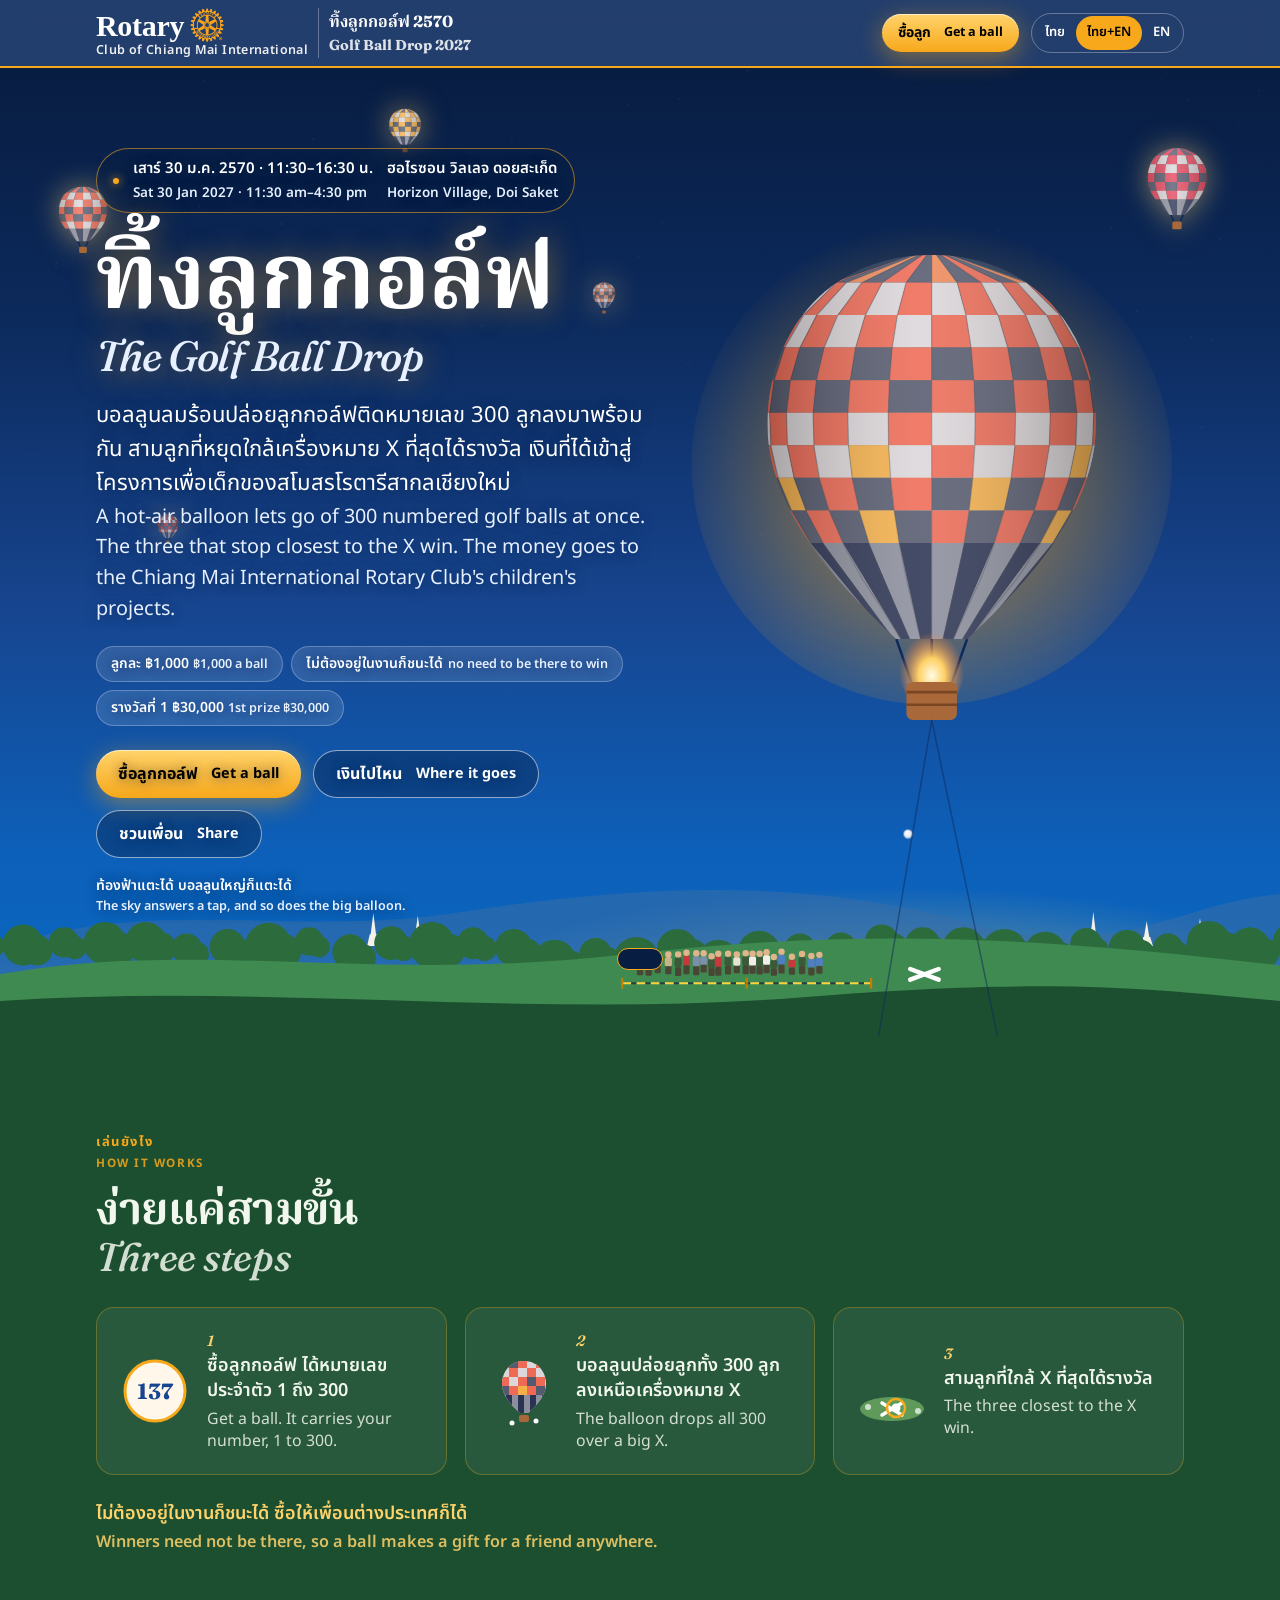
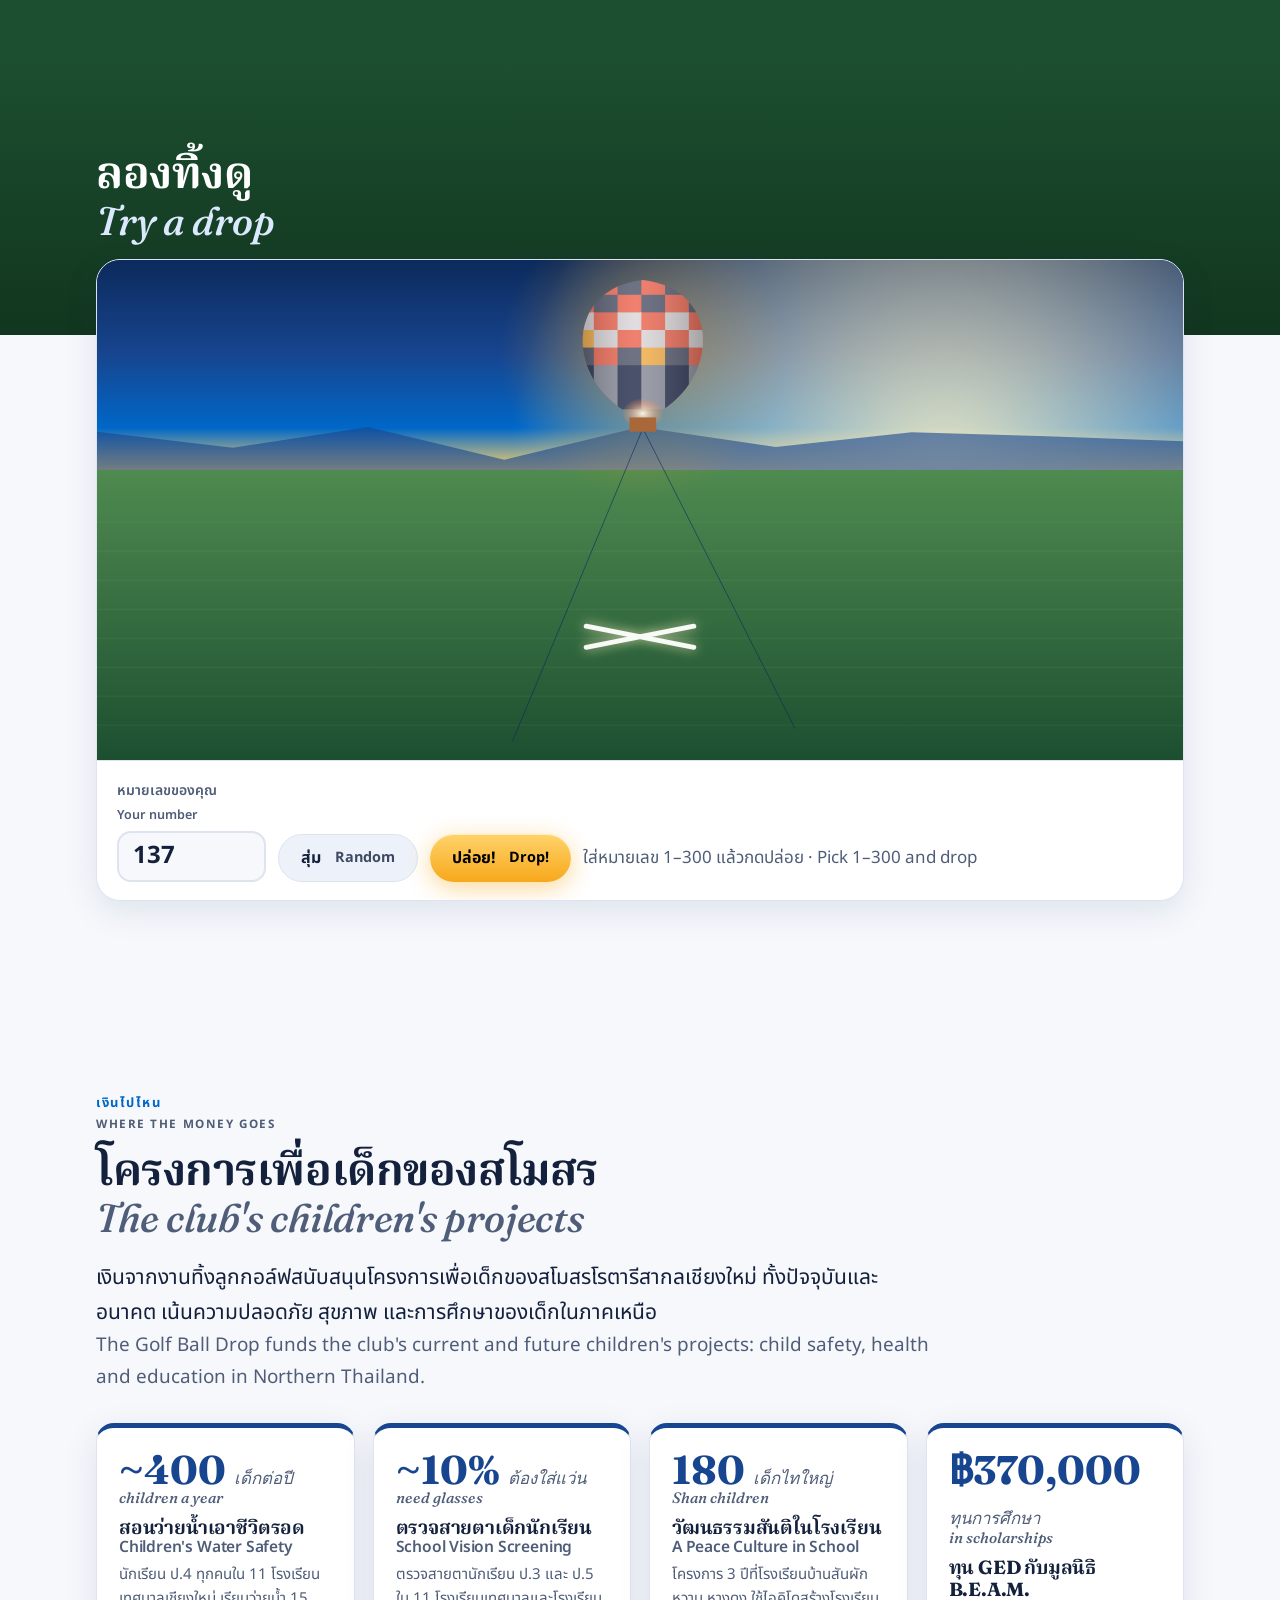
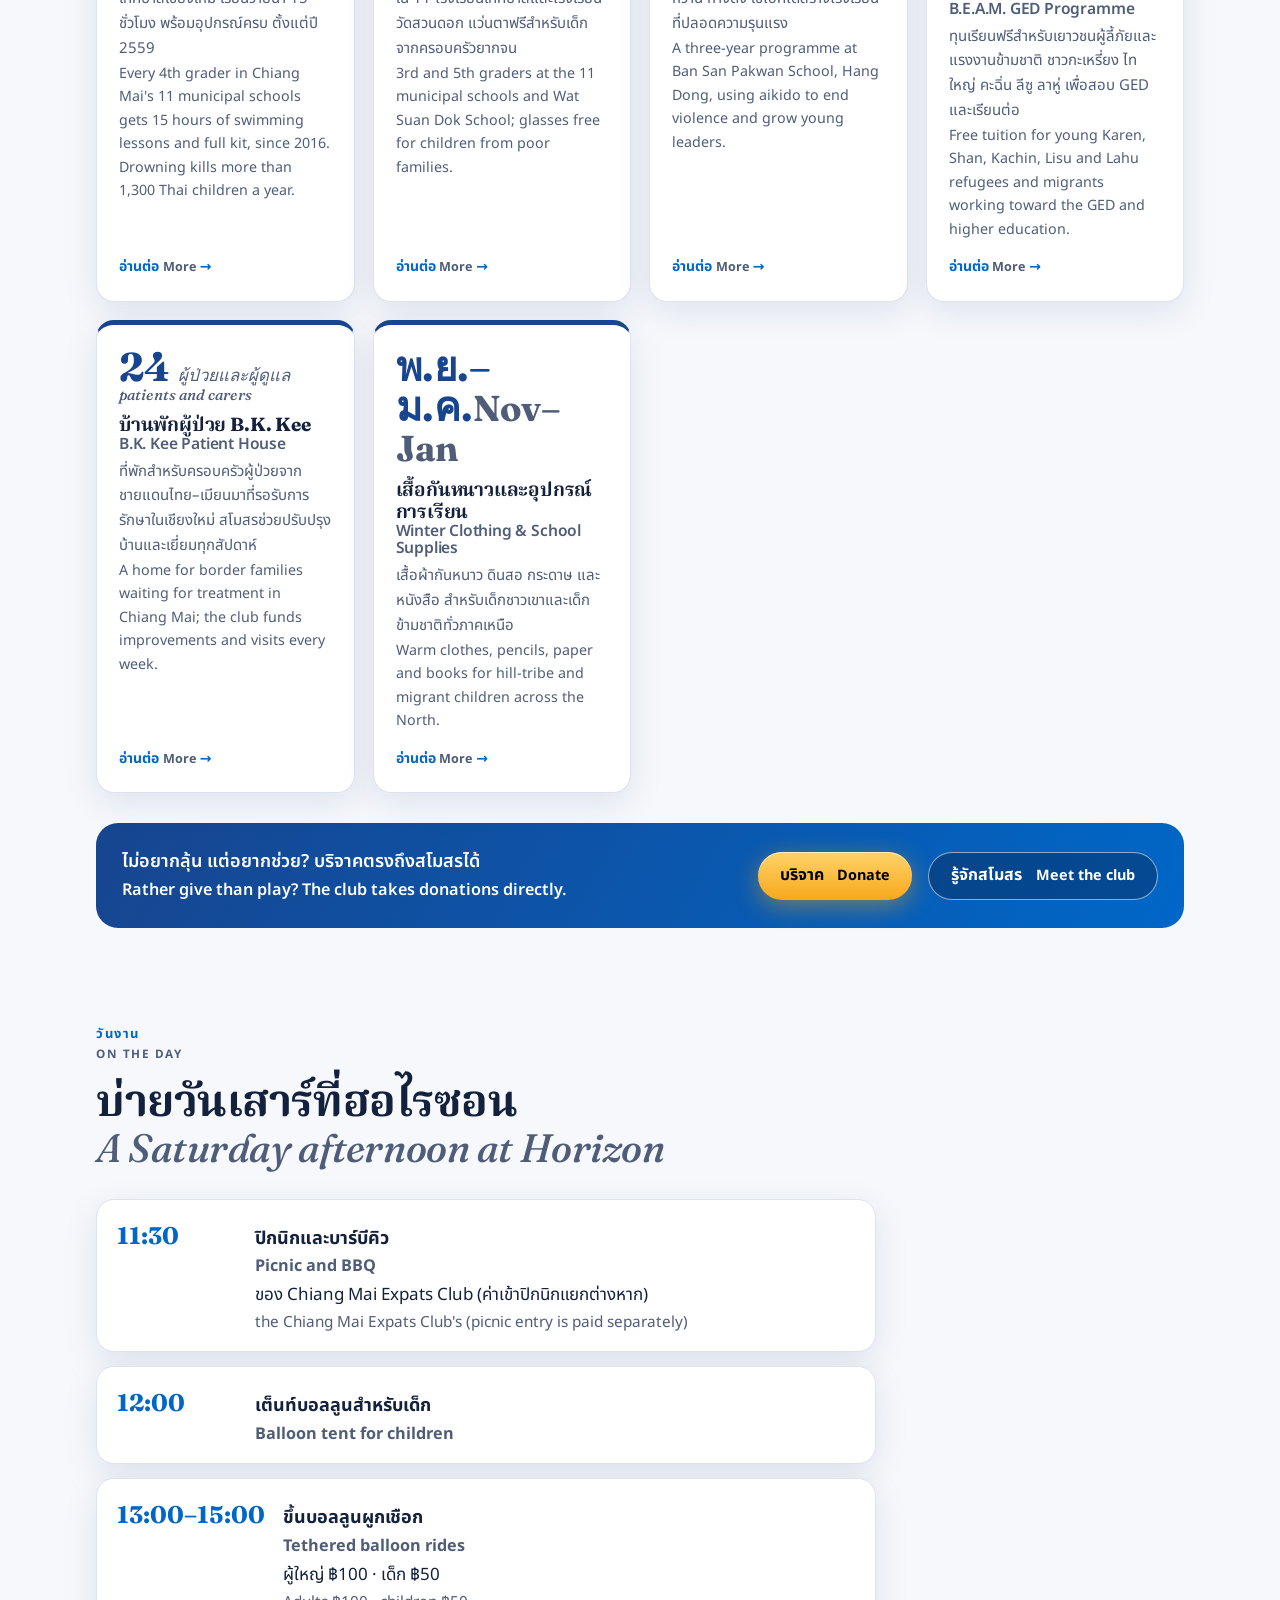
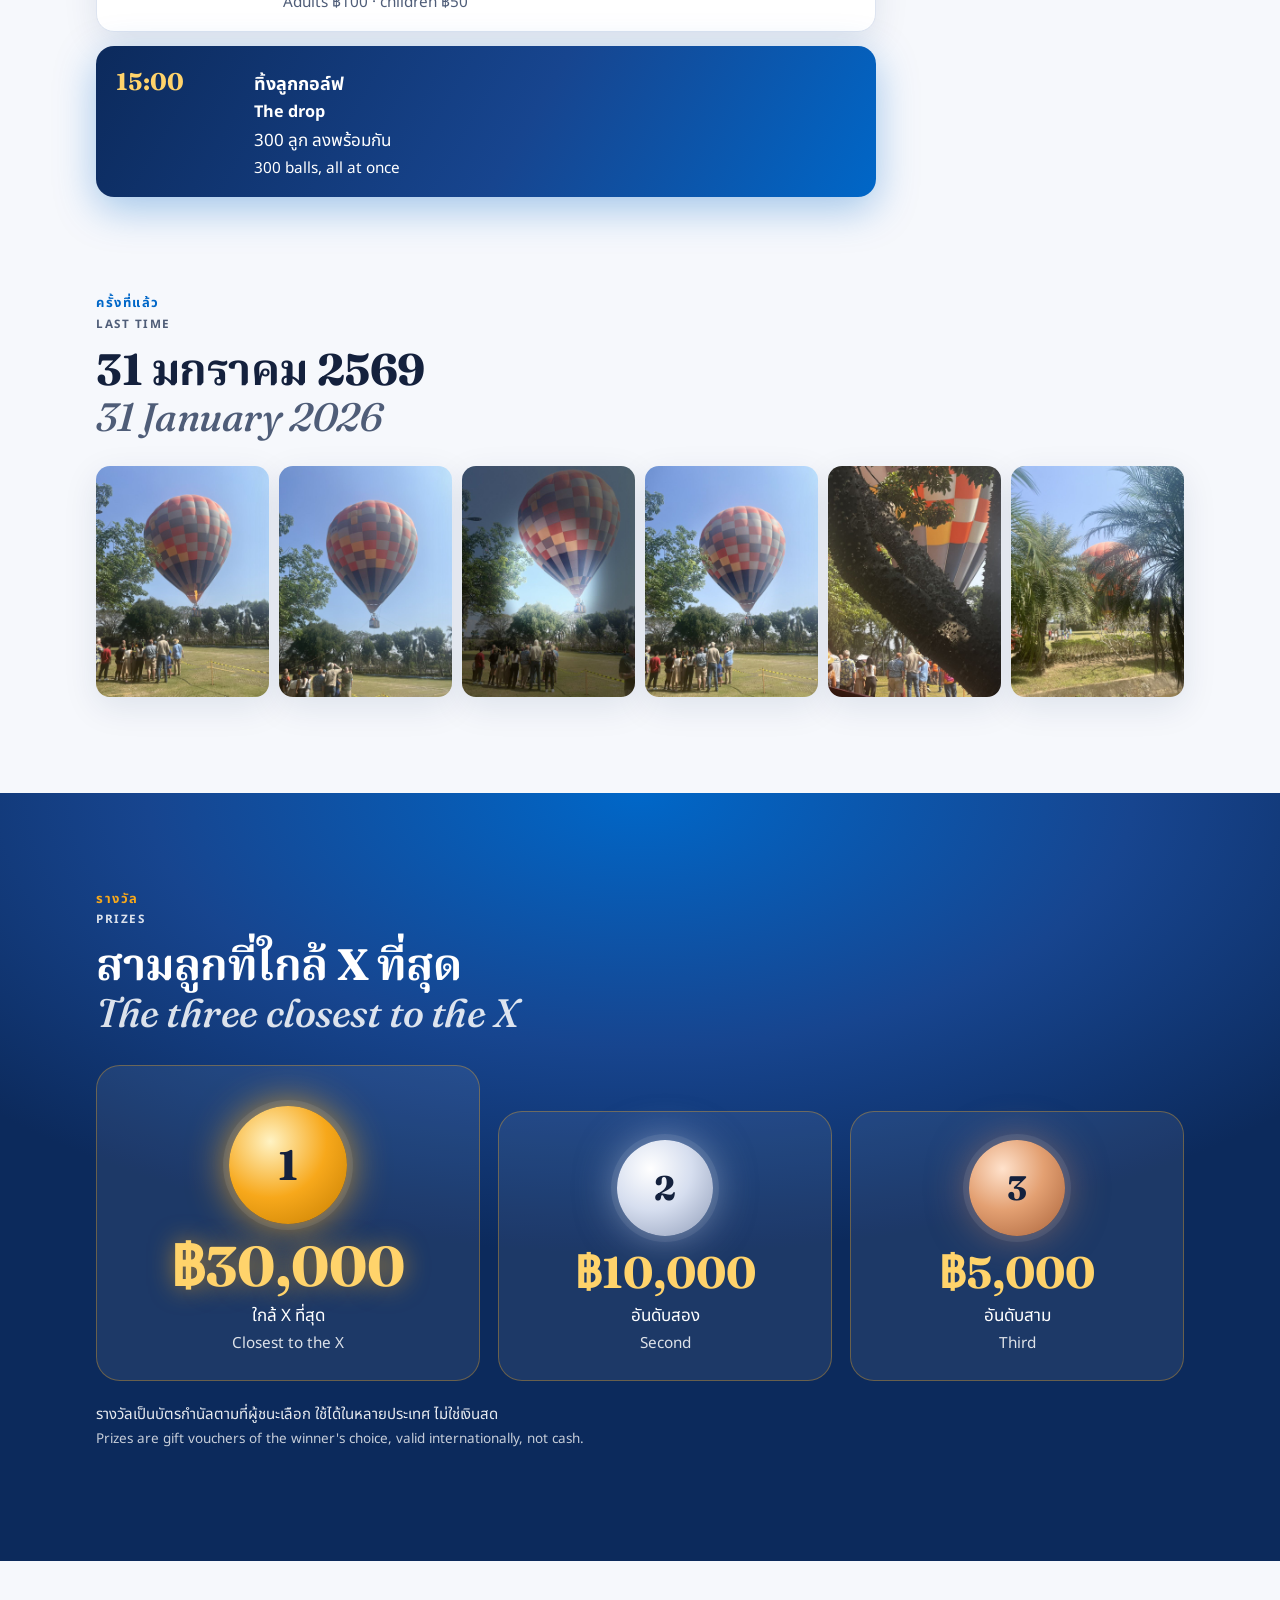
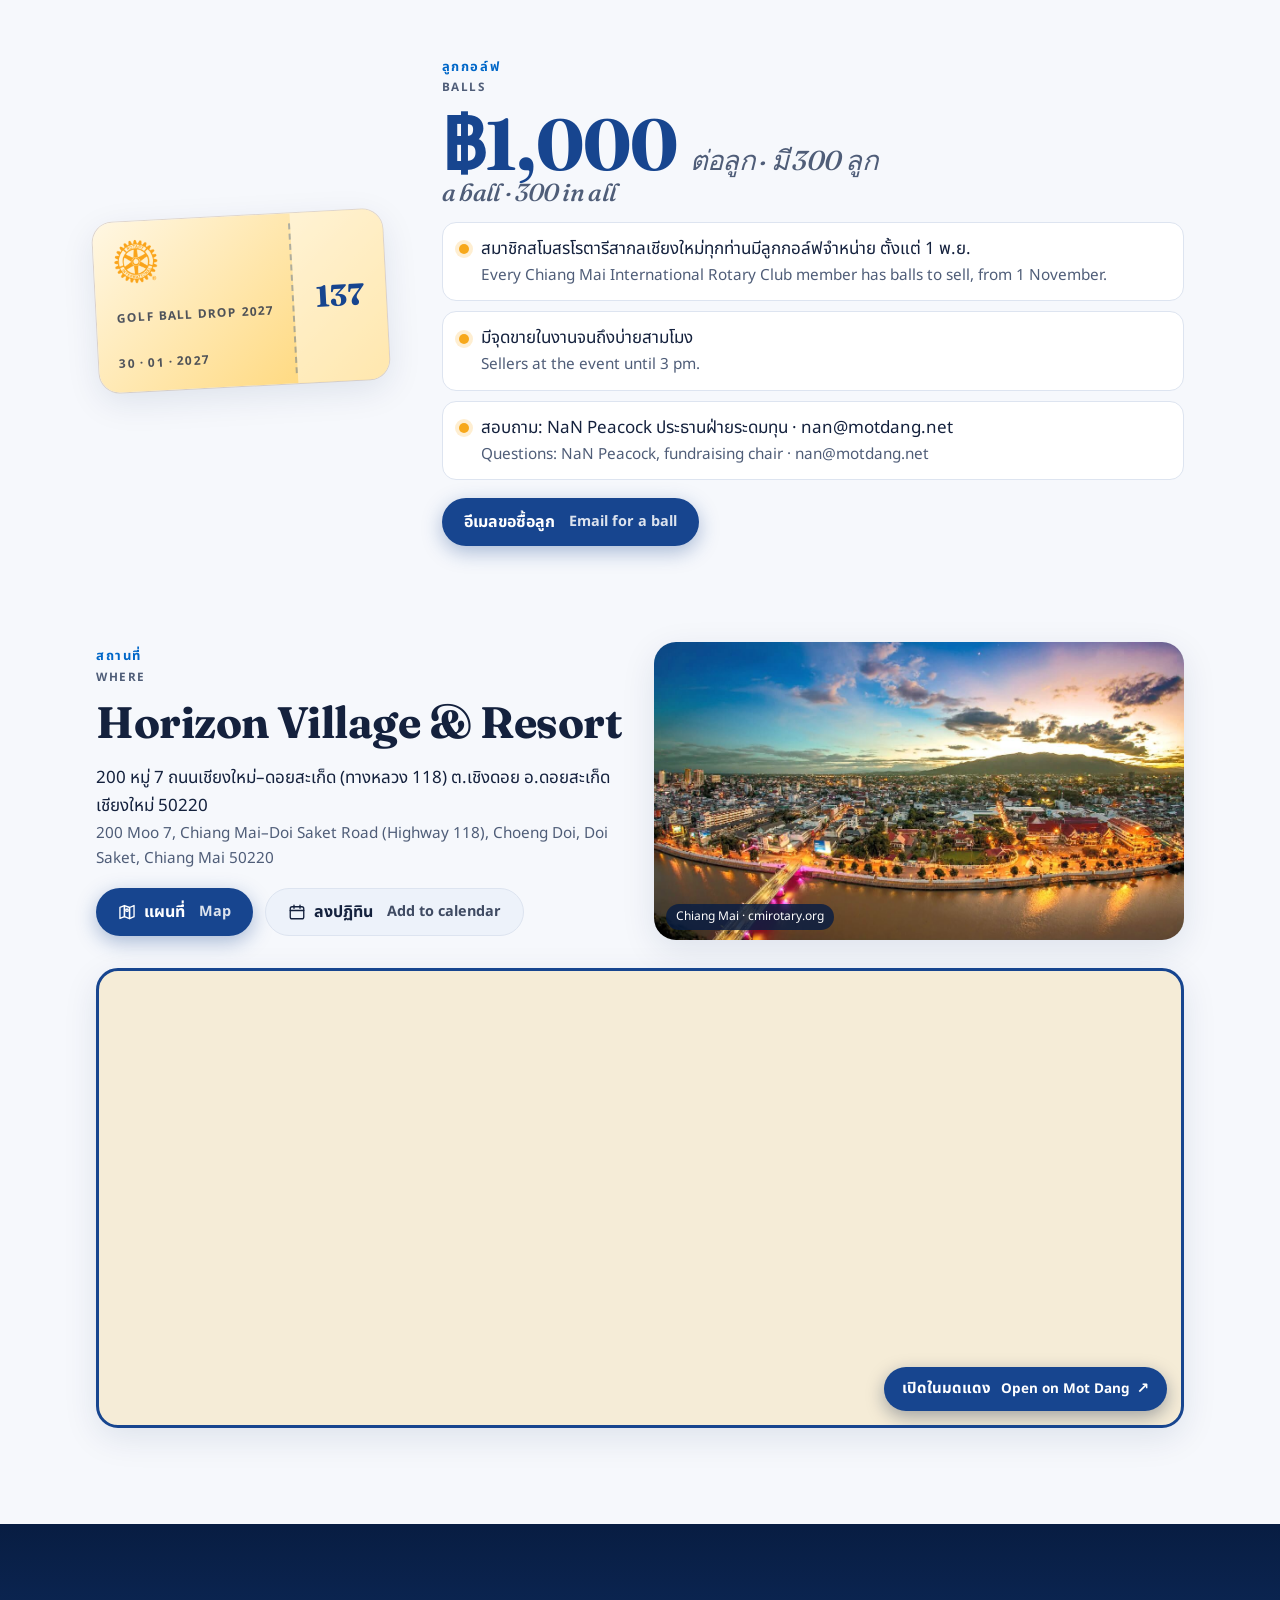
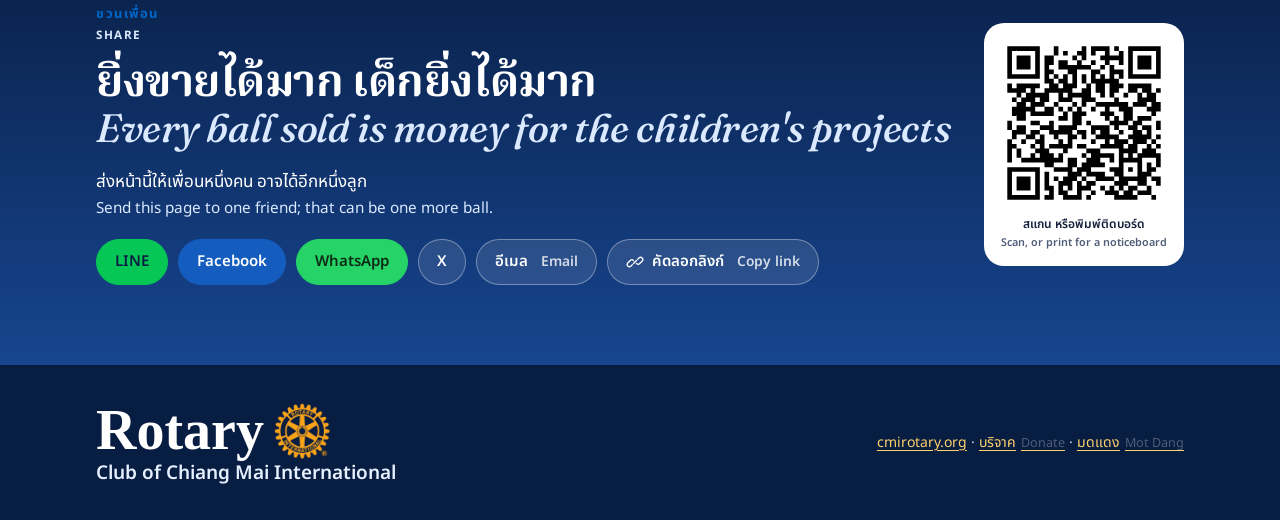
==== index.html @ 473a9f27 "Balloons drawn as the real 2026 balloon, crowd behind the tape, photos from 31 Jan 2026 Co-Authored-" ====
<!doctype html>
<html lang="th" class="lang-both notranslate" translate="no">
<head>
<meta charset="utf-8">
<meta name="viewport" content="width=device-width,initial-scale=1,viewport-fit=cover">
<meta name="google" content="notranslate">
<title>งานทิ้งลูกกอล์ฟการกุศล 2570 · Golf Ball Drop 2027 · Chiang Mai International Rotary Club</title>
<meta name="description" content="Saturday 30 January 2027, Horizon Village & Resort, Doi Saket. 300 numbered golf balls drop from a tethered hot-air balloon; the three closest to the X win. ฿1,000 a ball, for the Chiang Mai International Rotary Club's children's projects.">
<meta name="theme-color" content="#17458f">
<link rel="canonical" href="https://nanobotco.github.io/golf-ball-drop/">
<meta property="og:type" content="website">
<meta property="og:site_name" content="Chiang Mai International Rotary Club">
<meta property="og:title" content="งานทิ้งลูกกอล์ฟการกุศล · Golf Ball Drop 2027">
<meta property="og:description" content="Sat 30 Jan 2027 · Horizon Village & Resort · 300 numbered balls from a hot-air balloon. Closest to the X wins. For the club's children's projects.">
<meta property="og:url" content="https://nanobotco.github.io/golf-ball-drop/">
<meta property="og:image" content="https://nanobotco.github.io/golf-ball-drop/card.jpg">
<meta property="og:image:width" content="1200">
<meta property="og:image:height" content="630">
<meta property="og:image:alt" content="Golf Ball Drop 2027 · Sat 30 Jan · Horizon Village & Resort · Rotary Club of Chiang Mai International">
<meta name="twitter:image" content="https://nanobotco.github.io/golf-ball-drop/card.jpg">
<meta property="og:locale" content="th_TH">
<meta property="og:locale:alternate" content="en_US">
<meta name="twitter:card" content="summary_large_image">
<link rel="icon" href="img/rotary-wheel.png" type="image/png">
<link rel="preconnect" href="https://fonts.googleapis.com">
<link rel="preconnect" href="https://fonts.gstatic.com" crossorigin>
<link href="https://fonts.googleapis.com/css2?family=Fraunces:ital,opsz,wght@0,9..144,500;0,9..144,700;1,9..144,500&family=Noto+Sans+Thai:wght@400;600;700&family=Noto+Serif+Thai:wght@600;700&display=swap" rel="stylesheet">
<script type="application/ld+json">
{
  "@context": "https://schema.org",
  "@type": "Event",
  "name": "Golf Ball Drop 2027",
  "alternateName": "งานทิ้งลูกกอล์ฟการกุศล 2570",
  "startDate": "2027-01-30T11:30:00+07:00",
  "endDate": "2027-01-30T16:30:00+07:00",
  "eventAttendanceMode": "https://schema.org/OfflineEventAttendanceMode",
  "eventStatus": "https://schema.org/EventScheduled",
  "image": "https://nanobotco.github.io/golf-ball-drop/card.jpg",
  "location": {
    "@type": "Place",
    "name": "Horizon Village & Resort",
    "address": {"@type": "PostalAddress", "streetAddress": "200 Moo 7, Chiang Mai - Doi Saket Road (Highway 118)", "addressLocality": "Choeng Doi, Doi Saket", "addressRegion": "Chiang Mai", "postalCode": "50220", "addressCountry": "TH"}
  },
  "organizer": {"@type": "Organization", "name": "Chiang Mai International Rotary Club", "alternateName": "CMIRC", "url": "https://www.cmirotary.org/"},
  "offers": {"@type": "Offer", "price": "1000", "priceCurrency": "THB", "url": "https://nanobotco.github.io/golf-ball-drop/#balls"}
}
</script>
<style>
:root{
  /* Rotary royal blue, azure, sky and gold */
  --royal:#17458f;--royal-d:#0c2a5c;--royal-dd:#081d42;--azure:#0067c8;--sky:#00a2e0;--gold:#f7a81b;--gold-l:#ffd36b;--glow:#fff1c2;
  --lawn:#2f7a4a;--lawn-d:#1c4f30;
  --paper:#f6f8fc;--panel:#ffffff;--ink:#14213d;--mute:#4f5d78;--rule:#dde4f0;
  --c-deep:#17458f;--c-accent:#0067c8;--c-ink:#14213d;--c-mute:#4f5d78;--c-rule:#dde4f0;--c-soft:#edf2fa;--c-paper:#f6f8fc;
  --shadow:0 10px 34px rgba(12,42,92,.10);
  --r:18px;
}
@media (prefers-color-scheme:dark){:root:not([data-theme=light]){
  --paper:#0b1630;--panel:#12224a;--ink:#eef3ff;--mute:#b4c2e0;--rule:#22386a;
  --c-ink:#eef3ff;--c-mute:#b4c2e0;--c-rule:#22386a;--c-soft:#0f1d40;--c-paper:#0b1630;--c-accent:#5fb6ff;
  --shadow:0 10px 34px rgba(0,0,0,.4);
}}
*{box-sizing:border-box}
html{scroll-behavior:smooth;-webkit-text-size-adjust:100%}
body{margin:0;background:var(--paper);color:var(--ink);font:17px/1.65 "Noto Sans Thai",system-ui,-apple-system,"Segoe UI",sans-serif}
html.lang-th .en,html.lang-en .th{display:none!important}
html.lang-both .en{display:block;color:var(--mute);font-size:.9em}
html.lang-both :is(.top,.blue,.how) .en{color:inherit;opacity:.85}
html.lang-both .hero .en{color:#e6f0ff;opacity:1}
a{color:inherit;text-underline-offset:3px}
h1,h2,h3{font-family:Fraunces,"Noto Serif Thai",Georgia,serif;font-weight:700;line-height:1.15;margin:0 0 .35em;letter-spacing:-.01em}
h2{font-size:clamp(28px,4vw,44px)}
h2 .en{font-weight:500;font-style:italic}
.in{max-width:1120px;margin:0 auto;padding:0 max(16px,env(safe-area-inset-left))}
.sec{padding:clamp(56px,8vw,96px) 0}
.kick{font-size:13px;letter-spacing:.12em;text-transform:uppercase;font-weight:700;color:var(--c-accent);margin:0 0 10px}
.blue .kick,.hero .kick,.how .kick{color:var(--gold)}
:focus-visible{outline:3px solid var(--gold);outline-offset:3px;border-radius:6px}
.ic{width:18px;height:18px;flex:none;fill:none;stroke:currentColor;stroke-width:1.8;stroke-linecap:round;stroke-linejoin:round}

/* buttons */
.btn{display:inline-flex;align-items:center;justify-content:center;gap:8px;min-height:48px;padding:0 22px;border-radius:999px;font:inherit;font-weight:700;font-size:16px;text-decoration:none;cursor:pointer;border:0;transition:transform .12s,filter .12s}
.btn:hover{transform:translateY(-1px);filter:brightness(1.05)}
.btn.gold{background:linear-gradient(180deg,#ffd36b,#f7a81b);color:#000;box-shadow:0 6px 24px rgba(247,168,27,.45),inset 0 1px 0 rgba(255,255,255,.6)}
.btn.blue{background:var(--royal);color:#fff;box-shadow:0 6px 20px rgba(23,69,143,.35)}
.btn.ghost{background:rgba(8,29,66,.38);color:#fff;border:1px solid rgba(255,255,255,.55)}
.btn.ghost .en{opacity:1}
.btn.soft{background:var(--c-soft);color:var(--ink);border:1px solid var(--rule)}
.btn .en{display:inline!important;margin-left:.4em;font-size:.88em;opacity:.8;color:inherit!important}
html.lang-th .btn .en,html.lang-en .btn .th{display:none!important}
.cta{display:flex;flex-wrap:wrap;gap:12px}

/* header */
.top{position:sticky;top:0;z-index:30;background:rgba(12,42,92,.9);backdrop-filter:blur(12px);-webkit-backdrop-filter:blur(12px);color:#fff;border-bottom:2px solid var(--gold)}
.top .in{display:flex;align-items:center;gap:12px;min-height:66px}
.brand{display:flex;align-items:center;gap:10px;text-decoration:none;min-width:0;margin-right:auto}
.club{display:flex;flex-direction:column;line-height:1.05;white-space:nowrap}
.club .mark{display:flex;align-items:center;gap:6px}
.club .mark img{width:34px;height:34px;flex:none}
.club strong{font-family:Georgia,'Times New Roman',serif;font-size:30px;font-weight:700;letter-spacing:-.01em}
.club small{font-size:12.5px;font-weight:600;letter-spacing:.03em;opacity:.92;margin-top:2px}
.brand b{font-family:Fraunces,"Noto Serif Thai",serif;font-size:16px;white-space:nowrap;overflow:hidden;text-overflow:ellipsis;border-left:1px solid rgba(255,255,255,.3);padding-left:10px}
.top .buy{min-height:38px;padding:0 16px;font-size:14px}
.lang{display:flex;border:1px solid rgba(255,255,255,.3);border-radius:999px;padding:2px}
.lang button{background:none;border:0;color:inherit;font:inherit;font-size:13px;font-weight:600;padding:6px 11px;border-radius:999px;cursor:pointer;min-height:34px}
.lang button[aria-pressed=true]{background:var(--gold);color:#000}
@media (max-width:900px){.brand b{display:none}}
@media (max-width:640px){html.lang-both .top .buy .en{display:none!important}}
@media (max-width:400px){.club small{font-size:11px}.club strong{font-size:25px}.club .mark img{width:28px;height:28px}}
@media (max-width:420px){.top .buy{display:none}}

/* hero sky: royal blue to gold */
.hero{position:relative;overflow:hidden;color:#fff;cursor:crosshair;
  background:
    radial-gradient(55% 22% at 70% 100%,rgba(255,211,107,.6),transparent 70%),
    linear-gradient(180deg,#081d42 0%,#0c2a5c 26%,#17458f 56%,#0d5fb8 80%,#0b66be 92%,#3f86c9 100%);
  padding:clamp(40px,7vw,80px) 0 0;min-height:min(92vh,820px);display:flex;flex-direction:column}
.hero a,.hero button{cursor:pointer}
.stars{position:absolute;inset:0 0 50% 0;pointer-events:none}
.stars i{position:absolute;width:2px;height:2px;border-radius:50%;background:#fff;opacity:.05;animation:tw 4s ease-in-out infinite}
@keyframes tw{0%,100%{opacity:.05}50%{opacity:.9}}
.hero-grid{position:relative;z-index:2;display:grid;grid-template-columns:1.05fr .95fr;gap:24px;align-items:center;flex:1}
@media (max-width:820px){.hero-grid{grid-template-columns:1fr}.scene{order:-1;max-width:240px;margin:0 auto -10px}}
.hero h1{font-size:clamp(44px,8vw,92px);margin:.1em 0 .2em;text-shadow:0 2px 30px rgba(247,168,27,.5)}
.hero h1 .en{font-size:.46em;font-style:italic;font-weight:500;margin-top:.1em}
.date{display:inline-flex;flex-wrap:wrap;gap:8px 14px;align-items:center;font-weight:600;font-size:15px;background:rgba(8,29,66,.45);border:1px solid rgba(247,168,27,.55);padding:8px 16px;border-radius:999px;margin:0}
.date .dot{width:6px;height:6px;border-radius:50%;background:var(--gold);box-shadow:0 0 10px var(--gold)}
.lede{font-size:clamp(18px,2.2vw,22px);line-height:1.55;max-width:30em;margin:18px 0 22px}
.lede .en{font-size:.86em}
.perks{list-style:none;padding:0;margin:0 0 24px;display:flex;flex-wrap:wrap;gap:8px}
.perks li{background:rgba(255,255,255,.12);border:1px solid rgba(255,255,255,.25);border-radius:999px;padding:5px 14px;font-size:14px;font-weight:600}
.perks .en{display:inline!important;margin-left:.35em}
html.lang-th .perks .en,html.lang-en .perks .th{display:none!important}
.hint{margin:16px 0 0;font-size:14px;font-weight:600}
.hero .in{text-shadow:0 1px 12px rgba(8,29,66,.55)}
.scene{position:relative;aspect-ratio:4/5;width:100%}
.scene svg{width:100%;height:100%;overflow:visible}
.bob{animation:bob 9s ease-in-out infinite;transform-origin:50% 80%}
@keyframes bob{0%,100%{transform:translate(0,0) rotate(-2.5deg)}25%{transform:translate(12px,-18px) rotate(1deg)}50%{transform:translate(0,-32px) rotate(2.8deg)}75%{transform:translate(-12px,-14px) rotate(-.6deg)}}
.scene svg{transform:translate(var(--tx,0px),var(--ty,0px)) rotate(var(--rot,0deg));transition:transform 1.4s cubic-bezier(.2,.8,.3,1)}
.flame{animation:flame 1.6s ease-in-out infinite;transform-origin:200px 360px}
@keyframes flame{0%,100%{opacity:.55;transform:scale(.9)}40%{opacity:1;transform:scale(1.15)}70%{opacity:.75;transform:scale(1)}}
.halo{animation:halo 1.6s ease-in-out infinite}
@keyframes halo{0%,100%{opacity:.35}40%{opacity:.75}}
.fall{animation:fall 5.5s cubic-bezier(.45,0,.9,.6) infinite}
.fall:nth-of-type(2){animation-delay:1.4s}.fall:nth-of-type(3){animation-delay:2.7s}.fall:nth-of-type(4){animation-delay:3.9s}
@keyframes fall{0%{transform:translateY(0);opacity:0}8%{opacity:1}70%{transform:translateY(300px);opacity:1}100%{transform:translateY(300px);opacity:0}}
.burner{position:absolute;left:18%;top:5%;width:64%;height:72%;border:0;background:none;border-radius:50% 50% 40% 40%;cursor:pointer;z-index:3}
.scene .bob{transition:transform 2.4s ease-in-out}
.scene.burn .bob{animation:none;transform:translateY(-34px);transition:transform 1.2s cubic-bezier(.2,.8,.3,1)}
.scene.burn .flame{animation:none;transform:scale(1.9);opacity:1}
.scene.burn .halo{animation:none;opacity:1}
.fleet{position:absolute;inset:0;z-index:1;pointer-events:none}
.fleet svg,.launch{position:absolute;aspect-ratio:100/112;height:auto;filter:drop-shadow(0 0 14px rgba(255,211,107,.5));animation:float var(--d) ease-in-out infinite alternate}
@keyframes float{from{transform:translate(0,0) rotate(-2deg)}to{transform:translate(var(--x),var(--y)) rotate(2deg)}}
.launch{z-index:4;pointer-events:none;animation:away var(--d) cubic-bezier(.3,0,.7,1) forwards}
@keyframes away{0%{transform:translate(-50%,-50%) scale(.2);opacity:0}10%{transform:translate(-50%,-60%) scale(1);opacity:1}50%{transform:translate(calc(-50% + var(--x)),-60vh)}100%{transform:translate(calc(-50% - var(--x)),-130vh);opacity:0}}
.motes{position:absolute;inset:0;pointer-events:none;z-index:3}
.motes i{position:absolute;bottom:-10px;width:5px;height:5px;border-radius:50%;background:radial-gradient(circle,#fff4c4,rgba(247,168,27,0) 70%);animation:rise linear infinite}
@keyframes rise{from{transform:translateY(0);opacity:0}15%{opacity:1}to{transform:translateY(-70vh) translateX(30px);opacity:0}}
.pile{position:absolute;inset:0;width:100%;height:100%;z-index:2;pointer-events:none}
.hills{position:relative;z-index:1;display:block;width:100%;height:auto;margin-top:-6%}

/* how */
.how{background:var(--lawn-d);color:#f2f7ee}
.steps{display:grid;grid-template-columns:repeat(3,1fr);gap:18px;margin-top:28px}
@media (max-width:760px){.steps{grid-template-columns:1fr}}
.step{background:rgba(255,255,255,.06);border:1px solid rgba(247,168,27,.3);border-radius:var(--r);padding:22px;display:grid;grid-template-columns:72px 1fr;gap:16px;align-items:center}
.step svg{width:72px;height:72px}
.step p{margin:0;font-size:18px;font-weight:600;line-height:1.4}
.step p .en{font-weight:400;font-size:.88em;margin-top:4px}
.step small{display:block;font-family:Fraunces,serif;font-style:italic;color:var(--gold-l);font-size:15px;margin-bottom:2px}
.away{margin:24px 0 0;font-size:18px;font-weight:600;color:var(--gold-l)}

/* game */
.game{background:linear-gradient(180deg,var(--lawn-d),#12361f 30%,var(--paper) 30%)}
.board{background:var(--panel);border-radius:24px;box-shadow:var(--shadow);overflow:hidden;border:1px solid var(--rule)}
.board canvas{display:block;width:100%;height:clamp(320px,52vw,500px);touch-action:manipulation;background:#17458f}
.controls{display:flex;flex-wrap:wrap;align-items:end;gap:12px;padding:18px 20px;border-top:1px solid var(--rule)}
.controls label{display:grid;gap:4px;font-size:14px;font-weight:600;color:var(--mute)}
.controls input{font:inherit;font-size:24px;font-weight:700;width:6.2em;min-height:48px;padding:4px 14px;border-radius:14px;border:2px solid var(--rule);background:var(--paper);color:var(--ink);font-variant-numeric:tabular-nums}
.result{flex:1 1 260px;min-height:48px;display:flex;align-items:center;gap:12px;flex-wrap:wrap;font-size:17px;font-weight:600;margin:0}
.result .en{display:block}
.result:empty::before{content:"ใส่หมายเลข 1–300 แล้วกดปล่อย · Pick 1–300 and drop";color:var(--mute);font-weight:400}

/* projects */
.projects .lead{font-size:clamp(18px,2vw,21px);max-width:40em}
.pgrid{display:grid;grid-template-columns:repeat(auto-fit,minmax(250px,1fr));gap:18px;margin-top:30px}
.proj{display:flex;flex-direction:column;background:var(--panel);border:1px solid var(--rule);border-top:5px solid var(--royal);border-radius:var(--r);padding:22px;box-shadow:var(--shadow);text-decoration:none;color:var(--ink);transition:transform .15s,border-color .15s}
.proj:hover{transform:translateY(-3px);border-top-color:var(--gold)}
.proj .n{font-family:Fraunces,serif;font-size:40px;font-weight:700;line-height:1;color:var(--royal)}
@media (prefers-color-scheme:dark){:root:not([data-theme=light]) .proj .n{color:var(--gold-l)}}
.proj .n small{font-size:.42em;font-weight:500;font-style:italic;color:var(--mute)}
.proj h3{font-size:19px;margin:12px 0 6px}
.proj h3 .en{font-family:"Noto Sans Thai",sans-serif;font-weight:600;font-size:.82em}
.proj p{margin:0;font-size:15px;color:var(--mute)}
.proj p .en{font-size:.95em}
.proj .more{margin-top:auto;padding-top:14px;font-size:14px;font-weight:700;color:var(--c-accent)}
.proj .more .en{display:inline!important;margin-left:.3em}
html.lang-th .proj .more .en,html.lang-en .proj .more .th{display:none!important}
.give{margin-top:30px;display:flex;flex-wrap:wrap;align-items:center;gap:16px;background:linear-gradient(120deg,var(--royal),var(--azure));color:#fff;border-radius:22px;padding:24px 26px}
.give p{margin:0;flex:1 1 300px;font-size:18px;font-weight:600}
.give .en{color:#fff!important}

/* afternoon */
.timeline{list-style:none;margin:28px 0 0;padding:0;display:grid;gap:14px;max-width:780px}
.timeline li{display:grid;grid-template-columns:minmax(120px,max-content) 1fr;gap:18px;align-items:baseline;background:var(--panel);border:1px solid var(--rule);border-radius:var(--r);padding:16px 20px;box-shadow:var(--shadow)}
.timeline time{font-family:Fraunces,serif;font-size:24px;font-weight:700;color:var(--c-accent);font-variant-numeric:tabular-nums;white-space:nowrap}
.timeline li.peak{background:linear-gradient(120deg,var(--royal-d),var(--royal) 55%,var(--azure));color:#fff;border:0;box-shadow:0 12px 40px rgba(0,103,200,.35)}
.timeline li.peak time{color:var(--gold-l)}
.timeline li.peak .en{color:#fff}
.timeline b{font-size:18px}
.timeline small{display:block;font-size:14px;color:var(--mute)}
@media (max-width:520px){.timeline li{grid-template-columns:1fr;gap:2px}}

/* prizes */
.blue{background:radial-gradient(70% 60% at 50% 0%,#0067c8,#17458f 55%,#0c2a5c);color:#fff}
.blue .en{color:#fff!important}
.medals{display:grid;grid-template-columns:1.15fr 1fr 1fr;gap:18px;margin-top:30px;align-items:end}
@media (max-width:760px){.medals{grid-template-columns:1fr}}
.medal{text-align:center;padding:28px 18px 24px;border-radius:24px;background:rgba(255,255,255,.07);border:1px solid rgba(247,168,27,.35)}
.medal .disc{width:96px;height:96px;margin:0 auto 14px;border-radius:50%;display:grid;place-items:center;font-family:Fraunces,serif;font-weight:700;font-size:34px;color:#14213d;box-shadow:0 0 0 6px rgba(255,255,255,.08),0 0 40px var(--g)}
.medal.g1{--g:rgba(247,168,27,.9);padding-top:40px}.medal.g1 .disc{width:118px;height:118px;font-size:42px;background:radial-gradient(circle at 35% 30%,#fff3c4,#f7a81b 50%,#c47d00)}
.medal.g2{--g:rgba(220,230,250,.5)}.medal.g2 .disc{background:radial-gradient(circle at 35% 30%,#fff,#d6deef 45%,#8f9cb8)}
.medal.g3{--g:rgba(230,150,100,.5)}.medal.g3 .disc{background:radial-gradient(circle at 35% 30%,#ffe2cc,#e3a072 45%,#a8623a)}
.amt{font-family:Fraunces,serif;font-size:clamp(32px,4vw,44px);font-weight:700;line-height:1;color:var(--gold-l)}
.medal.g1 .amt{font-size:clamp(40px,5vw,56px);text-shadow:0 0 24px rgba(247,168,27,.6)}
.medal p{margin:8px 0 0}
.fine{margin-top:22px;font-size:15px;opacity:.9;max-width:44em}

/* balls */
.tix{display:grid;grid-template-columns:auto 1fr;gap:clamp(20px,5vw,56px);align-items:center}
@media (max-width:760px){.tix{grid-template-columns:1fr}}
.ticket{position:relative;width:min(320px,100%);aspect-ratio:1.7;border-radius:20px;background:linear-gradient(135deg,#fff7e3,#ffd36b);color:#14213d;box-shadow:var(--shadow),0 0 0 1px rgba(160,100,30,.2);display:grid;grid-template-columns:1fr 92px;overflow:hidden;transform:rotate(-3deg)}
.ticket::after{content:"";position:absolute;right:92px;top:10px;bottom:10px;border-left:2px dashed rgba(23,69,143,.35)}
.ticket .l{padding:18px 20px;display:flex;flex-direction:column;justify-content:space-between}
.ticket .l img{width:44px;height:44px}
.ticket .l small{font-size:12px;letter-spacing:.1em;text-transform:uppercase;font-weight:700;opacity:.75}
.ticket .r{display:grid;place-items:center;font-family:Fraunces,serif;font-weight:700;font-size:30px;background:rgba(255,255,255,.45);color:var(--royal)}
.big{font-family:Fraunces,serif;font-size:clamp(46px,7vw,72px);font-weight:700;line-height:1;margin:0;color:var(--royal)}
@media (prefers-color-scheme:dark){:root:not([data-theme=light]) .big{color:var(--gold-l)}}
.big small{font-size:.38em;font-weight:500;color:var(--mute);font-style:italic}
.ways{list-style:none;padding:0;margin:18px 0;display:grid;gap:10px}
.ways li{display:flex;gap:12px;align-items:flex-start;background:var(--panel);border:1px solid var(--rule);border-radius:14px;padding:12px 16px}
.ways li::before{content:"";flex:none;width:10px;height:10px;border-radius:50%;background:var(--gold);margin-top:.55em;box-shadow:0 0 0 4px rgba(247,168,27,.2)}

/* where */
.where{display:grid;grid-template-columns:1fr 1fr;gap:28px;align-items:center}
@media (max-width:760px){.where{grid-template-columns:1fr}}
.where figure{margin:0;border-radius:22px;overflow:hidden;box-shadow:var(--shadow);position:relative}
.where figure img{display:block;width:100%;height:auto}
.where figcaption{position:absolute;left:12px;bottom:10px;font-size:12px;color:#fff;background:rgba(8,29,66,.82);padding:3px 10px;border-radius:999px}

.doodle{position:relative;margin-top:28px;height:clamp(300px,48vw,460px);border-radius:22px;overflow:hidden;box-shadow:var(--shadow);border:3px solid var(--royal);background:#f5ecd7}
.doodle iframe{position:absolute;inset:0;width:100%;height:100%;border:0}
.doodle-open{position:absolute;inset:0;display:flex;align-items:flex-end;justify-content:flex-end;padding:14px;text-decoration:none}
.doodle-open .chip{display:inline-flex;align-items:center;gap:6px;min-height:44px;padding:0 18px;border-radius:999px;background:var(--royal);color:#fff;font-weight:700;font-size:15px;box-shadow:0 6px 18px rgba(8,29,66,.35)}
.doodle-open .chip .en{display:inline!important;color:#fff!important;margin-left:.3em}
html.lang-th .doodle-open .chip .en,html.lang-en .doodle-open .chip .th{display:none!important}
.doodle-open:hover .chip,.doodle-open:focus-visible .chip{background:var(--azure)}

/* cute clicks */
.fleet svg{pointer-events:auto;cursor:pointer}
.hero-grid{pointer-events:none}.hero-grid>*{pointer-events:auto}
.tap{cursor:pointer}
@keyframes boing{0%{transform:scale(1)}30%{transform:scale(1.18,.86)}55%{transform:scale(.9,1.12) translateY(-8px)}80%{transform:scale(1.04,.97)}100%{transform:scale(1)}}
.boing{animation:boing .7s cubic-bezier(.3,1.6,.5,1)!important}
@keyframes spin{to{transform:rotate(360deg)}}
.spin{animation:spin .9s cubic-bezier(.3,1.4,.5,1)}
@keyframes flipY{0%{transform:perspective(400px) rotateY(0)}100%{transform:perspective(400px) rotateY(360deg)}}
.flip{animation:flipY .8s ease-in-out}
@keyframes hop{0%,100%{translate:0 0;rotate:0deg}30%{translate:0 -40px;rotate:-12deg}60%{translate:0 -54px;rotate:10deg}}
.hop{animation:hop 1s cubic-bezier(.3,1.4,.5,1)!important}
@keyframes shake{0%,100%{transform:rotate(-3deg)}20%{transform:rotate(4deg) scale(1.05)}40%{transform:rotate(-6deg)}60%{transform:rotate(5deg) scale(1.04)}80%{transform:rotate(-4deg)}}
.ticket.shake{animation:shake .6s ease-in-out}
.spark{position:fixed;z-index:200;width:9px;height:9px;pointer-events:none;border-radius:50%;animation:spark .9s ease-out forwards}
.spark.star{border-radius:0;clip-path:polygon(50% 0,61% 39%,100% 50%,61% 61%,50% 100%,39% 61%,0 50%,39% 39%)}
@keyframes spark{from{transform:translate(0,0) scale(1);opacity:1}to{transform:translate(var(--dx),var(--dy)) scale(.3);opacity:0}}
.where figure img{transition:transform 1.2s cubic-bezier(.2,.8,.3,1)}
.where figure.zoom img{transform:scale(1.12)}
@media (prefers-reduced-motion:reduce){.boing,.spin,.flip,.hop,.ticket.shake{animation:none!important}.spark{display:none}}

/* last time */
.photos{display:grid;grid-template-columns:repeat(auto-fill,minmax(150px,1fr));gap:10px;margin-top:26px}
.ph{padding:0;border:0;background:none;cursor:zoom-in;border-radius:14px;overflow:hidden;box-shadow:var(--shadow);aspect-ratio:3/4}
.ph img{display:block;width:100%;height:100%;object-fit:cover;transition:transform .5s}
.ph:hover img{transform:scale(1.05)}
.lb{padding:0;border:0;background:none;max-width:min(92vw,620px);max-height:92vh;cursor:zoom-out}
.lb::backdrop{background:rgba(8,29,66,.85)}
.lb img{display:block;max-width:100%;max-height:92vh;border-radius:14px}
@media (prefers-reduced-motion:reduce){.ph img{transition:none}}

/* share */
.share{background:linear-gradient(180deg,var(--royal-dd),var(--royal));color:#fff;padding:clamp(48px,7vw,80px) 0}
.share .en{color:#dbe9ff!important}
.share-grid{display:grid;grid-template-columns:1fr auto;gap:28px;align-items:center}
@media (max-width:760px){.share-grid{grid-template-columns:1fr}}
.share-row{display:flex;flex-wrap:wrap;gap:10px;margin-top:18px}
.sh{display:inline-flex;align-items:center;gap:8px;min-height:46px;padding:0 18px;border-radius:999px;border:1px solid rgba(255,255,255,.35);background:rgba(255,255,255,.1);color:#fff;font:inherit;font-weight:600;font-size:15px;text-decoration:none;cursor:pointer}
.sh:hover{background:rgba(255,255,255,.2)}
.sh.line{background:#06c755;border-color:#06c755;color:#081d42}
.sh.fb{background:#145dbf;border-color:#145dbf}
.sh.wa{background:#25d366;border-color:#25d366;color:#0b2b16}
.sh.native{background:var(--gold);border-color:var(--gold);color:#000}
.btn.gold .en,.btn.gold .th,.sh.native .en,.lang button[aria-pressed=true]{color:#000!important;opacity:1!important}
.sh[hidden]{display:none}
html.lang-both .sh .en{display:inline!important;margin-left:.35em;opacity:.8;font-size:.92em;color:inherit!important}
.qr{background:#fff;border-radius:20px;padding:14px;text-align:center;color:#14213d;width:200px}
.qr img{width:172px;height:172px;display:block}
.qr small{display:block;font-size:12px;font-weight:600;margin-top:6px}
.qr .en{color:#4f5d78!important}

/* sticky bar on phones */
.dock{position:fixed;left:0;right:0;bottom:0;z-index:25;display:none;gap:10px;padding:10px 12px calc(10px + env(safe-area-inset-bottom));background:rgba(8,29,66,.92);backdrop-filter:blur(10px);-webkit-backdrop-filter:blur(10px);border-top:2px solid var(--gold);transform:translateY(110%);transition:transform .25s}
.dock.on{transform:none}
.dock .btn{flex:1;min-height:46px;font-size:15px;padding:0 12px}
@media (max-width:760px){.dock{display:flex}body{padding-bottom:76px}}

footer{background:var(--royal-dd);color:#c9d6ef;padding:36px 0 calc(36px + env(safe-area-inset-bottom));font-size:14px}
footer .in{display:flex;flex-wrap:wrap;gap:18px 28px;align-items:center;justify-content:space-between}
footer .sig{display:flex;flex-direction:column;text-decoration:none;color:#fff;line-height:1.05}
footer .sig .mark{display:flex;align-items:center;gap:10px}
footer .sig strong{font-family:Georgia,'Times New Roman',serif;font-size:clamp(40px,7vw,56px);font-weight:700}
footer .sig img{width:clamp(44px,7vw,56px);height:auto}
footer .sig small{font-size:clamp(15px,2.2vw,19px);font-weight:600;margin-top:4px;color:#e6f0ff}
footer a{color:var(--gold-l)}
footer .en{display:inline!important;margin-left:.4em}
html.lang-th footer .en,html.lang-en footer .th{display:none!important}
footer p{margin:0}
#toast{position:fixed;bottom:90px;left:50%;transform:translateX(-50%) translateY(160px);background:var(--royal-dd);color:#fff;padding:10px 22px;border-radius:999px;font-size:14px;transition:transform .2s;z-index:99;pointer-events:none;max-width:calc(100vw - 32px);border:1px solid var(--gold)}
#toast.show{transform:translateX(-50%) translateY(0)}

@media (prefers-reduced-motion:reduce){
  html{scroll-behavior:auto}
  .bob,.flame,.halo,.fall,.stars i,.motes i,.fleet svg{animation:none!important}
  .fall{opacity:0}
  .btn,.proj{transition:none}
}
@media print{.top,.share-row,.motes,.stars,.fleet,canvas,.controls,.dock{display:none!important}.hero,.how,.blue,.share{background:#fff!important;color:#000!important}}
</style>
</head>
<body>

<header class="top">
  <div class="in">
    <a class="brand" href="#top"><span class="club" aria-label="Rotary Club of Chiang Mai International"><span class="mark"><strong>Rotary</strong><img class="wheel" src="img/rotary-wheel.png" alt="" width="34" height="34"></span><small>Club of Chiang Mai International</small></span><b><span class="th">ทิ้งลูกกอล์ฟ 2570</span><span class="en">Golf Ball Drop 2027</span></b></a>
    <a class="btn gold buy" href="#balls"><span class="th">ซื้อลูก</span><span class="en">Get a ball</span></a>
    <div class="lang" role="group" aria-label="ภาษา · Language">
      <button type="button" data-set="th">ไทย</button>
      <button type="button" data-set="both" aria-pressed="true">ไทย+EN</button>
      <button type="button" data-set="en">EN</button>
    </div>
  </div>
</header>

<main id="top">

<section class="hero" aria-labelledby="h1">
  <div class="stars" aria-hidden="true"></div>
  <div class="motes" aria-hidden="true"></div>
  <canvas class="pile" id="pile" aria-hidden="true"></canvas>
  <svg width="0" height="0" style="position:absolute" aria-hidden="true"><defs>
    <clipPath id="mc"><path d="M50 4C26 4 12 22 12 42c0 18 14 34 29 48h18c15-14 29-30 29-48C88 22 74 4 50 4z"/></clipPath>
    <linearGradient id="mshade" x1="0" x2="1"><stop offset="0" stop-color="#000" stop-opacity=".25"/><stop offset=".45" stop-color="#fff" stop-opacity=".2"/><stop offset="1" stop-color="#000" stop-opacity=".3"/></linearGradient>
    <symbol id="mini" viewBox="0 0 100 112"><g clip-path="url(#mc)"><path d="M47.0 2.0L47.2 2.0L23.4 13.3L21.3 13.3z" fill="currentColor"/><path d="M47.2 2.0L47.9 2.0L29.7 13.3L23.4 13.3z" fill="#555a6e"/><path d="M47.9 2.0L48.9 2.0L39.0 13.3L29.7 13.3z" fill="currentColor"/><path d="M48.9 2.0L50.0 2.0L50.0 13.3L39.0 13.3z" fill="#555a6e"/><path d="M50.0 2.0L51.1 2.0L61.0 13.3L50.0 13.3z" fill="currentColor"/><path d="M51.1 2.0L52.1 2.0L70.3 13.3L61.0 13.3z" fill="#555a6e"/><path d="M52.1 2.0L52.8 2.0L76.6 13.3L70.3 13.3z" fill="currentColor"/><path d="M52.8 2.0L53.0 2.0L78.7 13.3L76.6 13.3z" fill="#555a6e"/><path d="M21.3 13.3L23.4 13.3L15.6 24.7L12.8 24.7z" fill="#dcd7da"/><path d="M23.4 13.3L29.7 13.3L23.7 24.7L15.6 24.7z" fill="currentColor"/><path d="M29.7 13.3L39.0 13.3L35.8 24.7L23.7 24.7z" fill="#dcd7da"/><path d="M39.0 13.3L50.0 13.3L50.0 24.7L35.8 24.7z" fill="currentColor"/><path d="M50.0 13.3L61.0 13.3L64.2 24.7L50.0 24.7z" fill="#dcd7da"/><path d="M61.0 13.3L70.3 13.3L76.3 24.7L64.2 24.7z" fill="currentColor"/><path d="M70.3 13.3L76.6 13.3L84.4 24.7L76.3 24.7z" fill="#dcd7da"/><path d="M76.6 13.3L78.7 13.3L87.2 24.7L84.4 24.7z" fill="currentColor"/><path d="M12.8 24.7L15.6 24.7L12.5 36.0L9.4 36.0z" fill="currentColor"/><path d="M15.6 24.7L23.7 24.7L21.3 36.0L12.5 36.0z" fill="#dcd7da"/><path d="M23.7 24.7L35.8 24.7L34.5 36.0L21.3 36.0z" fill="currentColor"/><path d="M35.8 24.7L50.0 24.7L50.0 36.0L34.5 36.0z" fill="#dcd7da"/><path d="M50.0 24.7L64.2 24.7L65.5 36.0L50.0 36.0z" fill="currentColor"/><path d="M64.2 24.7L76.3 24.7L78.7 36.0L65.5 36.0z" fill="#dcd7da"/><path d="M76.3 24.7L84.4 24.7L87.5 36.0L78.7 36.0z" fill="currentColor"/><path d="M84.4 24.7L87.2 24.7L90.6 36.0L87.5 36.0z" fill="#dcd7da"/><path d="M9.4 36.0L12.5 36.0L12.5 47.3L9.4 47.3z" fill="#555a6e"/><path d="M12.5 36.0L21.3 36.0L21.3 47.3L12.5 47.3z" fill="currentColor"/><path d="M21.3 36.0L34.5 36.0L34.5 47.3L21.3 47.3z" fill="#555a6e"/><path d="M34.5 36.0L50.0 36.0L50.0 47.3L34.5 47.3z" fill="currentColor"/><path d="M50.0 36.0L65.5 36.0L65.5 47.3L50.0 47.3z" fill="#555a6e"/><path d="M65.5 36.0L78.7 36.0L78.7 47.3L65.5 47.3z" fill="currentColor"/><path d="M78.7 36.0L87.5 36.0L87.5 47.3L78.7 47.3z" fill="#555a6e"/><path d="M87.5 36.0L90.6 36.0L90.6 47.3L87.5 47.3z" fill="currentColor"/><path d="M9.4 47.3L12.5 47.3L15.7 58.7L12.9 58.7z" fill="currentColor"/><path d="M12.5 47.3L21.3 47.3L23.7 58.7L15.7 58.7z" fill="#555a6e"/><path d="M21.3 47.3L34.5 47.3L35.8 58.7L23.7 58.7z" fill="currentColor"/><path d="M34.5 47.3L50.0 47.3L50.0 58.7L35.8 58.7z" fill="#555a6e"/><path d="M50.0 47.3L65.5 47.3L64.2 58.7L50.0 58.7z" fill="currentColor"/><path d="M65.5 47.3L78.7 47.3L76.3 58.7L64.2 58.7z" fill="#555a6e"/><path d="M78.7 47.3L87.5 47.3L84.3 58.7L76.3 58.7z" fill="currentColor"/><path d="M87.5 47.3L90.6 47.3L87.1 58.7L84.3 58.7z" fill="#555a6e"/><path d="M12.9 58.7L15.7 58.7L21.9 70.0L19.5 70.0z" fill="#dcd7da"/><path d="M15.7 58.7L23.7 58.7L28.5 70.0L21.9 70.0z" fill="currentColor"/><path d="M23.7 58.7L35.8 58.7L38.3 70.0L28.5 70.0z" fill="#dcd7da"/><path d="M35.8 58.7L50.0 58.7L50.0 70.0L38.3 70.0z" fill="currentColor"/><path d="M50.0 58.7L64.2 58.7L61.7 70.0L50.0 70.0z" fill="#dcd7da"/><path d="M64.2 58.7L76.3 58.7L71.5 70.0L61.7 70.0z" fill="currentColor"/><path d="M76.3 58.7L84.3 58.7L78.1 70.0L71.5 70.0z" fill="#dcd7da"/><path d="M84.3 58.7L87.1 58.7L80.5 70.0L78.1 70.0z" fill="currentColor"/><path d="M19.5 70.0L21.9 70.0L38.9 92.0L38.0 92.0z" fill="#8b8e9c"/><path d="M21.9 70.0L28.5 70.0L41.5 92.0L38.9 92.0z" fill="#2b3352"/><path d="M28.5 70.0L38.3 70.0L45.4 92.0L41.5 92.0z" fill="#8b8e9c"/><path d="M38.3 70.0L50.0 70.0L50.0 92.0L45.4 92.0z" fill="#2b3352"/><path d="M50.0 70.0L61.7 70.0L54.6 92.0L50.0 92.0z" fill="#8b8e9c"/><path d="M61.7 70.0L71.5 70.0L58.5 92.0L54.6 92.0z" fill="#2b3352"/><path d="M71.5 70.0L78.1 70.0L61.1 92.0L58.5 92.0z" fill="#8b8e9c"/><path d="M78.1 70.0L80.5 70.0L62.0 92.0L61.1 92.0z" fill="#2b3352"/><path d="M47.2 2.0L28.2 9.5L20.1 17.0L15.7 24.5L13.2 32.0L12.2 39.5L12.5 47.0L14.2 54.5L17.2 62.0L21.5 69.5L27.2 77.0L33.6 84.5L38.9 92.0M47.9 2.0L33.3 9.5L27.1 17.0L23.8 24.5L21.9 32.0L21.1 39.5L21.3 47.0L22.6 54.5L24.9 62.0L28.2 69.5L32.5 77.0L37.4 84.5L41.5 92.0M48.9 2.0L41.0 9.5L37.6 17.0L35.8 24.5L34.8 32.0L34.3 39.5L34.5 47.0L35.2 54.5L36.4 62.0L38.2 69.5L40.6 77.0L43.2 84.5L45.4 92.0M50.0 2.0L50.0 9.5L50.0 17.0L50.0 24.5L50.0 32.0L50.0 39.5L50.0 47.0L50.0 54.5L50.0 62.0L50.0 69.5L50.0 77.0L50.0 84.5L50.0 92.0M51.1 2.0L59.0 9.5L62.4 17.0L64.2 24.5L65.2 32.0L65.7 39.5L65.5 47.0L64.8 54.5L63.6 62.0L61.8 69.5L59.4 77.0L56.8 84.5L54.6 92.0M52.1 2.0L66.7 9.5L72.9 17.0L76.2 24.5L78.1 32.0L78.9 39.5L78.7 47.0L77.4 54.5L75.1 62.0L71.8 69.5L67.5 77.0L62.6 84.5L58.5 92.0M52.8 2.0L71.8 9.5L79.9 17.0L84.3 24.5L86.8 32.0L87.8 39.5L87.5 47.0L85.8 54.5L82.8 62.0L78.5 69.5L72.8 77.0L66.4 84.5L61.1 92.0" fill="none" stroke="#3a3f52" stroke-width="0.6" opacity=".35"/><rect width="100" height="100" fill="url(#mshade)"/></g><path d="M42 90l4 8M58 90l-4 8" stroke="#0c2a5c" stroke-width="2"/><rect x="44" y="98" width="12" height="10" rx="2" fill="#a8683a"/></symbol>
  </defs></svg>
  <div class="fleet" aria-hidden="true">
    <svg style="left:4%;top:12%;width:64px;color:#ef6a55;--d:11s;--x:18px;--y:-14px"><use href="#mini"/></svg>
    <svg style="left:30%;top:4%;width:42px;color:#f5b04a;--d:13s;--x:-14px;--y:10px"><use href="#mini"/></svg>
    <svg style="left:46%;top:22%;width:30px;color:#f08a5a;--d:9s;--x:12px;--y:-8px;opacity:.85"><use href="#mini"/></svg>
    <svg style="right:5%;top:8%;width:78px;color:#e8475f;--d:12s;--x:-20px;--y:16px"><use href="#mini"/></svg>
    <svg style="right:22%;top:40%;width:36px;color:#ffd36b;--d:10s;--x:10px;--y:-12px;opacity:.9"><use href="#mini"/></svg>
    <svg style="left:12%;top:46%;width:28px;color:#c94a3f;--d:14s;--x:-8px;--y:-10px;opacity:.8"><use href="#mini"/></svg>
  </div>
  <div class="in hero-grid">
    <div>
      <p class="date"><span class="dot" aria-hidden="true"></span><span><span class="th">เสาร์ 30 ม.ค. 2570 · 11:30–16:30 น.</span><span class="en">Sat 30 Jan 2027 · 11:30 am–4:30 pm</span></span><span><span class="th">ฮอไรซอน วิลเลจ ดอยสะเก็ด</span><span class="en">Horizon Village, Doi Saket</span></span></p>
      <h1 id="h1"><span class="th">ทิ้งลูกกอล์ฟ</span><span class="en">The Golf Ball Drop</span></h1>
      <p class="lede"><span class="th">บอลลูนลมร้อนปล่อยลูกกอล์ฟติดหมายเลข 300 ลูกลงมาพร้อมกัน สามลูกที่หยุดใกล้เครื่องหมาย X ที่สุดได้รางวัล เงินที่ได้เข้าสู่โครงการเพื่อเด็กของสโมสรโรตารีสากลเชียงใหม่</span><span class="en">A hot-air balloon lets go of 300 numbered golf balls at once. The three that stop closest to the X win. The money goes to the Chiang Mai International Rotary Club's children's projects.</span></p>
      <ul class="perks">
        <li><span class="th">ลูกละ ฿1,000</span><span class="en">฿1,000 a ball</span></li>
        <li><span class="th">ไม่ต้องอยู่ในงานก็ชนะได้</span><span class="en">no need to be there to win</span></li>
        <li><span class="th">รางวัลที่ 1 ฿30,000</span><span class="en">1st prize ฿30,000</span></li>
      </ul>
      <div class="cta">
        <a class="btn gold" href="#balls"><span class="th">ซื้อลูกกอล์ฟ</span><span class="en">Get a ball</span></a>
        <a class="btn ghost" href="#projects"><span class="th">เงินไปไหน</span><span class="en">Where it goes</span></a>
        <a class="btn ghost" href="#share"><span class="th">ชวนเพื่อน</span><span class="en">Share</span></a>
      </div>
      <p class="hint"><span class="th">ท้องฟ้าแตะได้ บอลลูนใหญ่ก็แตะได้</span><span class="en">The sky answers a tap, and so does the big balloon.</span></p>
    </div>

    <div class="scene" id="scene">
      <button type="button" class="burner" id="burner" aria-label="จุดไฟบอลลูน · Fire the burner"></button>
      <svg viewBox="0 0 400 500" aria-hidden="true">
        <defs>
          <radialGradient id="glowA" cx="50%" cy="55%" r="55%"><stop offset="0" stop-color="#fff1c2" stop-opacity=".9"/><stop offset=".5" stop-color="#f7a81b" stop-opacity=".35"/><stop offset="1" stop-color="#f7a81b" stop-opacity="0"/></radialGradient>
          <radialGradient id="flameG" cx="50%" cy="60%" r="50%"><stop offset="0" stop-color="#fffbe6"/><stop offset=".4" stop-color="#ffd166"/><stop offset="1" stop-color="#ff7a3c" stop-opacity="0"/></radialGradient>
          <linearGradient id="shade" x1="0" x2="1"><stop offset="0" stop-color="#000" stop-opacity=".28"/><stop offset=".45" stop-color="#fff" stop-opacity=".12"/><stop offset="1" stop-color="#000" stop-opacity=".35"/></linearGradient>
          <clipPath id="env"><path d="M200 34C116 34 70 98 70 168c0 64 50 122 102 170h56c52-48 102-106 102-170C330 98 284 34 200 34z"/></clipPath>
          <radialGradient id="ballG" cx="35%" cy="30%" r="70%"><stop offset="0" stop-color="#fff"/><stop offset=".7" stop-color="#eef1f8"/><stop offset="1" stop-color="#aab4c8"/></radialGradient>
        </defs>
        <circle cx="200" cy="200" r="190" fill="url(#glowA)" class="halo"/>
        <g class="bob">
          <g clip-path="url(#env)"><path d="M197.0 30.0L197.1 30.0L124.9 55.8L122.3 55.8z" fill="#ef6a55"/><path d="M197.1 30.0L197.4 30.0L132.7 55.8L124.9 55.8z" fill="#555a6e"/><path d="M197.4 30.0L197.9 30.0L145.0 55.8L132.7 55.8z" fill="#f08a5a"/><path d="M197.9 30.0L198.5 30.0L161.1 55.8L145.0 55.8z" fill="#555a6e"/><path d="M198.5 30.0L199.2 30.0L179.9 55.8L161.1 55.8z" fill="#ef6a55"/><path d="M199.2 30.0L200.0 30.0L200.0 55.8L179.9 55.8z" fill="#555a6e"/><path d="M200.0 30.0L200.8 30.0L220.1 55.8L200.0 55.8z" fill="#f08a5a"/><path d="M200.8 30.0L201.5 30.0L238.9 55.8L220.1 55.8z" fill="#555a6e"/><path d="M201.5 30.0L202.1 30.0L255.0 55.8L238.9 55.8z" fill="#ef6a55"/><path d="M202.1 30.0L202.6 30.0L267.3 55.8L255.0 55.8z" fill="#555a6e"/><path d="M202.6 30.0L202.9 30.0L275.1 55.8L267.3 55.8z" fill="#f08a5a"/><path d="M202.9 30.0L203.0 30.0L277.7 55.8L275.1 55.8z" fill="#555a6e"/><path d="M122.3 55.8L124.9 55.8L98.4 81.6L94.8 81.6z" fill="#dcd7da"/><path d="M124.9 55.8L132.7 55.8L108.9 81.6L98.4 81.6z" fill="#ef6a55"/><path d="M132.7 55.8L145.0 55.8L125.6 81.6L108.9 81.6z" fill="#dcd7da"/><path d="M145.0 55.8L161.1 55.8L147.4 81.6L125.6 81.6z" fill="#ef6a55"/><path d="M161.1 55.8L179.9 55.8L172.8 81.6L147.4 81.6z" fill="#dcd7da"/><path d="M179.9 55.8L200.0 55.8L200.0 81.6L172.8 81.6z" fill="#ef6a55"/><path d="M200.0 55.8L220.1 55.8L227.2 81.6L200.0 81.6z" fill="#dcd7da"/><path d="M220.1 55.8L238.9 55.8L252.6 81.6L227.2 81.6z" fill="#ef6a55"/><path d="M238.9 55.8L255.0 55.8L274.4 81.6L252.6 81.6z" fill="#dcd7da"/><path d="M255.0 55.8L267.3 55.8L291.1 81.6L274.4 81.6z" fill="#ef6a55"/><path d="M267.3 55.8L275.1 55.8L301.6 81.6L291.1 81.6z" fill="#dcd7da"/><path d="M275.1 55.8L277.7 55.8L305.2 81.6L301.6 81.6z" fill="#ef6a55"/><path d="M94.8 81.6L98.4 81.6L83.7 107.3L79.6 107.3z" fill="#ef6a55"/><path d="M98.4 81.6L108.9 81.6L95.7 107.3L83.7 107.3z" fill="#dcd7da"/><path d="M108.9 81.6L125.6 81.6L114.9 107.3L95.7 107.3z" fill="#ef6a55"/><path d="M125.6 81.6L147.4 81.6L139.8 107.3L114.9 107.3z" fill="#dcd7da"/><path d="M147.4 81.6L172.8 81.6L168.8 107.3L139.8 107.3z" fill="#ef6a55"/><path d="M172.8 81.6L200.0 81.6L200.0 107.3L168.8 107.3z" fill="#dcd7da"/><path d="M200.0 81.6L227.2 81.6L231.2 107.3L200.0 107.3z" fill="#ef6a55"/><path d="M227.2 81.6L252.6 81.6L260.2 107.3L231.2 107.3z" fill="#dcd7da"/><path d="M252.6 81.6L274.4 81.6L285.1 107.3L260.2 107.3z" fill="#ef6a55"/><path d="M274.4 81.6L291.1 81.6L304.3 107.3L285.1 107.3z" fill="#dcd7da"/><path d="M291.1 81.6L301.6 81.6L316.3 107.3L304.3 107.3z" fill="#ef6a55"/><path d="M301.6 81.6L305.2 81.6L320.4 107.3L316.3 107.3z" fill="#dcd7da"/><path d="M79.6 107.3L83.7 107.3L75.3 133.1L70.9 133.1z" fill="#555a6e"/><path d="M83.7 107.3L95.7 107.3L88.2 133.1L75.3 133.1z" fill="#ef6a55"/><path d="M95.7 107.3L114.9 107.3L108.7 133.1L88.2 133.1z" fill="#555a6e"/><path d="M114.9 107.3L139.8 107.3L135.5 133.1L108.7 133.1z" fill="#ef6a55"/><path d="M139.8 107.3L168.8 107.3L166.6 133.1L135.5 133.1z" fill="#555a6e"/><path d="M168.8 107.3L200.0 107.3L200.0 133.1L166.6 133.1z" fill="#ef6a55"/><path d="M200.0 107.3L231.2 107.3L233.4 133.1L200.0 133.1z" fill="#555a6e"/><path d="M231.2 107.3L260.2 107.3L264.5 133.1L233.4 133.1z" fill="#ef6a55"/><path d="M260.2 107.3L285.1 107.3L291.3 133.1L264.5 133.1z" fill="#555a6e"/><path d="M285.1 107.3L304.3 107.3L311.8 133.1L291.3 133.1z" fill="#ef6a55"/><path d="M304.3 107.3L316.3 107.3L324.7 133.1L311.8 133.1z" fill="#555a6e"/><path d="M316.3 107.3L320.4 107.3L329.1 133.1L324.7 133.1z" fill="#ef6a55"/><path d="M70.9 133.1L75.3 133.1L71.8 158.9L67.3 158.9z" fill="#ef6a55"/><path d="M75.3 133.1L88.2 133.1L85.1 158.9L71.8 158.9z" fill="#555a6e"/><path d="M88.2 133.1L108.7 133.1L106.2 158.9L85.1 158.9z" fill="#ef6a55"/><path d="M108.7 133.1L135.5 133.1L133.6 158.9L106.2 158.9z" fill="#555a6e"/><path d="M135.5 133.1L166.6 133.1L165.6 158.9L133.6 158.9z" fill="#ef6a55"/><path d="M166.6 133.1L200.0 133.1L200.0 158.9L165.6 158.9z" fill="#555a6e"/><path d="M200.0 133.1L233.4 133.1L234.4 158.9L200.0 158.9z" fill="#ef6a55"/><path d="M233.4 133.1L264.5 133.1L266.4 158.9L234.4 158.9z" fill="#555a6e"/><path d="M264.5 133.1L291.3 133.1L293.8 158.9L266.4 158.9z" fill="#ef6a55"/><path d="M291.3 133.1L311.8 133.1L314.9 158.9L293.8 158.9z" fill="#555a6e"/><path d="M311.8 133.1L324.7 133.1L328.2 158.9L314.9 158.9z" fill="#ef6a55"/><path d="M324.7 133.1L329.1 133.1L332.7 158.9L328.2 158.9z" fill="#555a6e"/><path d="M67.3 158.9L71.8 158.9L72.7 184.7L68.2 184.7z" fill="#dcd7da"/><path d="M71.8 158.9L85.1 158.9L85.8 184.7L72.7 184.7z" fill="#ef6a55"/><path d="M85.1 158.9L106.2 158.9L106.8 184.7L85.8 184.7z" fill="#dcd7da"/><path d="M106.2 158.9L133.6 158.9L134.1 184.7L106.8 184.7z" fill="#ef6a55"/><path d="M133.6 158.9L165.6 158.9L165.9 184.7L134.1 184.7z" fill="#dcd7da"/><path d="M165.6 158.9L200.0 158.9L200.0 184.7L165.9 184.7z" fill="#ef6a55"/><path d="M200.0 158.9L234.4 158.9L234.1 184.7L200.0 184.7z" fill="#dcd7da"/><path d="M234.4 158.9L266.4 158.9L265.9 184.7L234.1 184.7z" fill="#ef6a55"/><path d="M266.4 158.9L293.8 158.9L293.2 184.7L265.9 184.7z" fill="#dcd7da"/><path d="M293.8 158.9L314.9 158.9L314.2 184.7L293.2 184.7z" fill="#ef6a55"/><path d="M314.9 158.9L328.2 158.9L327.3 184.7L314.2 184.7z" fill="#dcd7da"/><path d="M328.2 158.9L332.7 158.9L331.8 184.7L327.3 184.7z" fill="#ef6a55"/><path d="M68.2 184.7L72.7 184.7L78.3 210.4L74.0 210.4z" fill="#ef6a55"/><path d="M72.7 184.7L85.8 184.7L90.9 210.4L78.3 210.4z" fill="#dcd7da"/><path d="M85.8 184.7L106.8 184.7L110.9 210.4L90.9 210.4z" fill="#ef6a55"/><path d="M106.8 184.7L134.1 184.7L137.0 210.4L110.9 210.4z" fill="#dcd7da"/><path d="M134.1 184.7L165.9 184.7L167.4 210.4L137.0 210.4z" fill="#f5b04a"/><path d="M165.9 184.7L200.0 184.7L200.0 210.4L167.4 210.4z" fill="#dcd7da"/><path d="M200.0 184.7L234.1 184.7L232.6 210.4L200.0 210.4z" fill="#ef6a55"/><path d="M234.1 184.7L265.9 184.7L263.0 210.4L232.6 210.4z" fill="#dcd7da"/><path d="M265.9 184.7L293.2 184.7L289.1 210.4L263.0 210.4z" fill="#ef6a55"/><path d="M293.2 184.7L314.2 184.7L309.1 210.4L289.1 210.4z" fill="#dcd7da"/><path d="M314.2 184.7L327.3 184.7L321.7 210.4L309.1 210.4z" fill="#f5b04a"/><path d="M327.3 184.7L331.8 184.7L326.0 210.4L321.7 210.4z" fill="#dcd7da"/><path d="M74.0 210.4L78.3 210.4L89.0 236.2L85.1 236.2z" fill="#555a6e"/><path d="M78.3 210.4L90.9 210.4L100.5 236.2L89.0 236.2z" fill="#f5b04a"/><path d="M90.9 210.4L110.9 210.4L118.8 236.2L100.5 236.2z" fill="#555a6e"/><path d="M110.9 210.4L137.0 210.4L142.6 236.2L118.8 236.2z" fill="#ef6a55"/><path d="M137.0 210.4L167.4 210.4L170.3 236.2L142.6 236.2z" fill="#555a6e"/><path d="M167.4 210.4L200.0 210.4L200.0 236.2L170.3 236.2z" fill="#ef6a55"/><path d="M200.0 210.4L232.6 210.4L229.7 236.2L200.0 236.2z" fill="#555a6e"/><path d="M232.6 210.4L263.0 210.4L257.4 236.2L229.7 236.2z" fill="#f5b04a"/><path d="M263.0 210.4L289.1 210.4L281.2 236.2L257.4 236.2z" fill="#555a6e"/><path d="M289.1 210.4L309.1 210.4L299.5 236.2L281.2 236.2z" fill="#ef6a55"/><path d="M309.1 210.4L321.7 210.4L311.0 236.2L299.5 236.2z" fill="#555a6e"/><path d="M321.7 210.4L326.0 210.4L314.9 236.2L311.0 236.2z" fill="#ef6a55"/><path d="M85.1 236.2L89.0 236.2L104.2 262.0L100.8 262.0z" fill="#ef6a55"/><path d="M89.0 236.2L100.5 236.2L114.1 262.0L104.2 262.0z" fill="#555a6e"/><path d="M100.5 236.2L118.8 236.2L129.9 262.0L114.1 262.0z" fill="#ef6a55"/><path d="M118.8 236.2L142.6 236.2L150.4 262.0L129.9 262.0z" fill="#555a6e"/><path d="M142.6 236.2L170.3 236.2L174.3 262.0L150.4 262.0z" fill="#f5b04a"/><path d="M170.3 236.2L200.0 236.2L200.0 262.0L174.3 262.0z" fill="#555a6e"/><path d="M200.0 236.2L229.7 236.2L225.7 262.0L200.0 262.0z" fill="#ef6a55"/><path d="M229.7 236.2L257.4 236.2L249.6 262.0L225.7 262.0z" fill="#555a6e"/><path d="M257.4 236.2L281.2 236.2L270.1 262.0L249.6 262.0z" fill="#ef6a55"/><path d="M281.2 236.2L299.5 236.2L285.9 262.0L270.1 262.0z" fill="#555a6e"/><path d="M299.5 236.2L311.0 236.2L295.8 262.0L285.9 262.0z" fill="#f5b04a"/><path d="M311.0 236.2L314.9 236.2L299.2 262.0L295.8 262.0z" fill="#555a6e"/><path d="M100.8 262.0L104.2 262.0L170.1 342.0L169.0 342.0z" fill="#8b8e9c"/><path d="M104.2 262.0L114.1 262.0L173.2 342.0L170.1 342.0z" fill="#2b3352"/><path d="M114.1 262.0L129.9 262.0L178.1 342.0L173.2 342.0z" fill="#8b8e9c"/><path d="M129.9 262.0L150.4 262.0L184.5 342.0L178.1 342.0z" fill="#2b3352"/><path d="M150.4 262.0L174.3 262.0L192.0 342.0L184.5 342.0z" fill="#8b8e9c"/><path d="M174.3 262.0L200.0 262.0L200.0 342.0L192.0 342.0z" fill="#2b3352"/><path d="M200.0 262.0L225.7 262.0L208.0 342.0L200.0 342.0z" fill="#8b8e9c"/><path d="M225.7 262.0L249.6 262.0L215.5 342.0L208.0 342.0z" fill="#2b3352"/><path d="M249.6 262.0L270.1 262.0L221.9 342.0L215.5 342.0z" fill="#8b8e9c"/><path d="M270.1 262.0L285.9 262.0L226.8 342.0L221.9 342.0z" fill="#2b3352"/><path d="M285.9 262.0L295.8 262.0L229.9 342.0L226.8 342.0z" fill="#8b8e9c"/><path d="M295.8 262.0L299.2 262.0L231.0 342.0L229.9 342.0z" fill="#2b3352"/><path d="M197.1 30.0L124.1 56.0L98.4 82.0L83.3 108.0L75.1 134.0L71.7 160.0L72.8 186.0L78.9 212.0L89.9 238.0L105.3 264.0L124.6 290.0L147.7 316.0L170.1 342.0M197.4 30.0L132.0 56.0L108.9 82.0L95.4 108.0L88.0 134.0L85.0 160.0L86.0 186.0L91.5 212.0L101.3 238.0L115.1 264.0L132.4 290.0L153.1 316.0L173.2 342.0M197.9 30.0L144.4 56.0L125.6 82.0L114.6 108.0L108.6 134.0L106.1 160.0L106.9 186.0L111.4 212.0L119.4 238.0L130.7 264.0L144.8 290.0L161.7 316.0L178.1 342.0M198.5 30.0L160.7 56.0L147.4 82.0L139.6 108.0L135.4 134.0L133.6 160.0L134.2 186.0L137.3 212.0L143.0 238.0L151.0 264.0L161.0 290.0L172.9 316.0L184.5 342.0M199.2 30.0L179.7 56.0L172.8 82.0L168.7 108.0L166.5 134.0L165.6 160.0L165.9 186.0L167.6 212.0L170.5 238.0L174.6 264.0L179.8 290.0L186.0 316.0L192.0 342.0M200.0 30.0L200.0 56.0L200.0 82.0L200.0 108.0L200.0 134.0L200.0 160.0L200.0 186.0L200.0 212.0L200.0 238.0L200.0 264.0L200.0 290.0L200.0 316.0L200.0 342.0M200.8 30.0L220.3 56.0L227.2 82.0L231.3 108.0L233.5 134.0L234.4 160.0L234.1 186.0L232.4 212.0L229.5 238.0L225.4 264.0L220.2 290.0L214.0 316.0L208.0 342.0M201.5 30.0L239.3 56.0L252.6 82.0L260.4 108.0L264.6 134.0L266.4 160.0L265.8 186.0L262.7 212.0L257.0 238.0L249.0 264.0L239.0 290.0L227.1 316.0L215.5 342.0M202.1 30.0L255.6 56.0L274.4 82.0L285.4 108.0L291.4 134.0L293.9 160.0L293.1 186.0L288.6 212.0L280.6 238.0L269.3 264.0L255.2 290.0L238.3 316.0L221.9 342.0M202.6 30.0L268.0 56.0L291.1 82.0L304.6 108.0L312.0 134.0L315.0 160.0L314.0 186.0L308.5 212.0L298.7 238.0L284.9 264.0L267.6 290.0L246.9 316.0L226.8 342.0M202.9 30.0L275.9 56.0L301.6 82.0L316.7 108.0L324.9 134.0L328.3 160.0L327.2 186.0L321.1 212.0L310.1 238.0L294.7 264.0L275.4 290.0L252.3 316.0L229.9 342.0" fill="none" stroke="#3a3f52" stroke-width="1" opacity=".35"/><rect x="60" y="30" width="290" height="320" fill="url(#shade)"/></g>
          <path d="M172 338l12 34M228 338l-12 34M200 338v34" stroke="#0c2a5c" stroke-width="2"/>
          <ellipse cx="200" cy="360" rx="26" ry="34" fill="url(#flameG)" class="flame"/>
          <rect id="basket" x="180" y="372" width="40" height="30" rx="5" fill="#a8683a"/>
          <path d="M180 380h40M180 390h40" stroke="#7a4522" stroke-width="2"/>
        </g>
        <path d="M200 402 L150 700 M200 402 L262 700" stroke="#0c2a5c" stroke-width="1.2" opacity=".5"/>
      </svg>
    </div>
  </div>
  <svg class="hills" viewBox="0 0 1440 220" preserveAspectRatio="none" aria-hidden="true">
    <path d="M0 120 C180 60 330 110 520 80 S900 40 1080 90 1320 70 1440 60V220H0z" fill="#3a6ea8" opacity=".55"/>
    <g fill="#f4f1ea"><path d="M413 118h14l-3-13h-8z M417 105L420 81L423 105z"/><path d="M463 118h14l-3-12h-8z M467 106L470 84L473 106z"/><path d="M1223 118h14l-3-13h-8z M1227 105L1230 80L1233 105z"/><path d="M1283 118h14l-3-10h-8z M1287 108L1290 90L1293 108z"/><path d="M1343 118h14l-3-11h-8z M1347 107L1350 87L1353 107z"/></g>
    <g fill="#2c6b3c"><circle cx="-20" cy="112" r="17"/><circle cx="-8" cy="118" r="13"/><circle cx="26" cy="117" r="23"/><circle cx="42" cy="123" r="17"/><circle cx="72" cy="114" r="17"/><circle cx="84" cy="120" r="13"/><circle cx="118" cy="115" r="24"/><circle cx="135" cy="121" r="18"/><circle cx="164" cy="114" r="23"/><circle cx="180" cy="120" r="18"/><circle cx="210" cy="121" r="17"/><circle cx="222" cy="127" r="13"/><circle cx="256" cy="119" r="20"/><circle cx="270" cy="125" r="15"/><circle cx="302" cy="118" r="26"/><circle cx="320" cy="124" r="19"/><circle cx="348" cy="113" r="16"/><circle cx="359" cy="119" r="12"/><circle cx="394" cy="125" r="20"/><circle cx="408" cy="131" r="15"/><circle cx="440" cy="115" r="19"/><circle cx="454" cy="121" r="14"/><circle cx="486" cy="117" r="26"/><circle cx="504" cy="123" r="19"/><circle cx="532" cy="115" r="18"/><circle cx="545" cy="121" r="14"/><circle cx="578" cy="120" r="21"/><circle cx="593" cy="126" r="16"/><circle cx="624" cy="135" r="24"/><circle cx="641" cy="141" r="18"/><circle cx="670" cy="127" r="18"/><circle cx="683" cy="133" r="14"/><circle cx="716" cy="134" r="26"/><circle cx="734" cy="140" r="19"/><circle cx="762" cy="122" r="23"/><circle cx="778" cy="128" r="18"/><circle cx="808" cy="134" r="23"/><circle cx="824" cy="140" r="17"/><circle cx="854" cy="125" r="24"/><circle cx="871" cy="131" r="18"/><circle cx="900" cy="122" r="18"/><circle cx="913" cy="128" r="13"/><circle cx="946" cy="121" r="18"/><circle cx="959" cy="127" r="14"/><circle cx="992" cy="113" r="19"/><circle cx="1006" cy="119" r="15"/><circle cx="1038" cy="117" r="20"/><circle cx="1052" cy="123" r="15"/><circle cx="1084" cy="121" r="24"/><circle cx="1101" cy="127" r="18"/><circle cx="1130" cy="125" r="26"/><circle cx="1148" cy="131" r="19"/><circle cx="1176" cy="126" r="24"/><circle cx="1193" cy="132" r="18"/><circle cx="1222" cy="116" r="18"/><circle cx="1234" cy="122" r="13"/><circle cx="1268" cy="121" r="21"/><circle cx="1283" cy="127" r="16"/><circle cx="1314" cy="121" r="17"/><circle cx="1326" cy="127" r="13"/><circle cx="1360" cy="115" r="25"/><circle cx="1378" cy="121" r="19"/><circle cx="1406" cy="120" r="23"/><circle cx="1422" cy="126" r="17"/><circle cx="1452" cy="113" r="20"/><circle cx="1466" cy="119" r="15"/></g>
    <path id="green" d="M0 150 C220 110 420 160 700 128 S1180 110 1440 140V220H0z" fill="#3f8a50"/>
    <path d="M0 180 C300 160 600 200 900 176 S1300 168 1440 180V220H0z" fill="#1c4f30"/>
    <g class="crowd"><g><rect x="716.0" y="131.9" width="8" height="10.6" rx="3" fill="#2a2a2a"/><rect x="716.5" y="142.1" width="7" height="9.0" rx="1.5" fill="#4a4636"/><circle cx="720.0" cy="128.9" r="3.6" fill="#e2b48c"/></g><g><rect x="725.8" y="133.2" width="8" height="10.1" rx="3" fill="#f2efe8"/><rect x="726.3" y="142.9" width="7" height="8.6" rx="1.5" fill="#4a4636"/><circle cx="729.8" cy="130.2" r="3.6" fill="#e2b48c"/></g><g><rect x="736.0" y="130.6" width="8" height="9.9" rx="3" fill="#4f7fc0"/><rect x="736.5" y="140.2" width="7" height="8.5" rx="1.5" fill="#4a4636"/><circle cx="740.0" cy="127.6" r="3.6" fill="#e2b48c"/></g><g><rect x="747.9" y="130.6" width="8" height="10.7" rx="3" fill="#c9b48a"/><rect x="748.4" y="140.9" width="7" height="9.1" rx="1.5" fill="#4a4636"/><circle cx="751.9" cy="127.6" r="3.6" fill="#e2b48c"/></g><g><rect x="758.9" y="130.6" width="8" height="11.7" rx="3" fill="#3c5a3a"/><rect x="759.4" y="141.9" width="7" height="10.0" rx="1.5" fill="#4a4636"/><circle cx="762.9" cy="127.6" r="3.6" fill="#e2b48c"/></g><g><rect x="768.3" y="128.7" width="8" height="11.7" rx="3" fill="#c8383b"/><rect x="768.8" y="139.9" width="7" height="10.0" rx="1.5" fill="#4a4636"/><circle cx="772.3" cy="125.7" r="3.6" fill="#e2b48c"/></g><g><rect x="779.3" y="129.2" width="8" height="12.0" rx="3" fill="#7a8fa8"/><rect x="779.8" y="140.8" width="7" height="10.3" rx="1.5" fill="#4a4636"/><circle cx="783.3" cy="126.2" r="3.6" fill="#e2b48c"/></g><g><rect x="787.6" y="129.3" width="8" height="10.3" rx="3" fill="#7a8fa8"/><rect x="788.1" y="139.2" width="7" height="8.8" rx="1.5" fill="#4a4636"/><circle cx="791.6" cy="126.3" r="3.6" fill="#e2b48c"/></g><g><rect x="796.5" y="132.7" width="8" height="10.6" rx="3" fill="#3c5a3a"/><rect x="797.0" y="142.9" width="7" height="9.0" rx="1.5" fill="#4a4636"/><circle cx="800.5" cy="129.7" r="3.6" fill="#e2b48c"/></g><g><rect x="804.1" y="129.9" width="8" height="11.9" rx="3" fill="#c8383b"/><rect x="804.6" y="141.4" width="7" height="10.2" rx="1.5" fill="#4a4636"/><circle cx="808.1" cy="126.9" r="3.6" fill="#e2b48c"/></g><g><rect x="815.1" y="129.8" width="8" height="11.2" rx="3" fill="#3c5a3a"/><rect x="815.6" y="140.6" width="7" height="9.6" rx="1.5" fill="#4a4636"/><circle cx="819.1" cy="126.8" r="3.6" fill="#e2b48c"/></g><g><rect x="824.9" y="130.6" width="8" height="10.0" rx="3" fill="#e7e2d4"/><rect x="825.4" y="140.3" width="7" height="8.5" rx="1.5" fill="#4a4636"/><circle cx="828.9" cy="127.6" r="3.6" fill="#e2b48c"/></g><g><rect x="834.9" y="129.3" width="8" height="11.3" rx="3" fill="#3c5a3a"/><rect x="835.4" y="140.2" width="7" height="9.7" rx="1.5" fill="#4a4636"/><circle cx="838.9" cy="126.3" r="3.6" fill="#e2b48c"/></g><g><rect x="842.6" y="129.8" width="8" height="10.8" rx="3" fill="#f2efe8"/><rect x="843.1" y="140.2" width="7" height="9.2" rx="1.5" fill="#4a4636"/><circle cx="846.6" cy="126.8" r="3.6" fill="#e2b48c"/></g><g><rect x="850.6" y="129.9" width="8" height="11.2" rx="3" fill="#3c5a3a"/><rect x="851.1" y="140.7" width="7" height="9.6" rx="1.5" fill="#4a4636"/><circle cx="854.6" cy="126.9" r="3.6" fill="#e2b48c"/></g><g><rect x="858.4" y="128.2" width="8" height="11.4" rx="3" fill="#f2efe8"/><rect x="858.9" y="139.1" width="7" height="9.7" rx="1.5" fill="#4a4636"/><circle cx="862.4" cy="125.2" r="3.6" fill="#e2b48c"/></g><g><rect x="866.6" y="133.5" width="8" height="9.9" rx="3" fill="#3c5a3a"/><rect x="867.1" y="143.1" width="7" height="8.5" rx="1.5" fill="#4a4636"/><circle cx="870.6" cy="130.5" r="3.6" fill="#e2b48c"/></g><g><rect x="875.2" y="127.5" width="8" height="11.9" rx="3" fill="#4f7fc0"/><rect x="875.7" y="138.9" width="7" height="10.2" rx="1.5" fill="#4a4636"/><circle cx="879.2" cy="124.5" r="3.6" fill="#e2b48c"/></g><g><rect x="886.9" y="133.3" width="8" height="9.4" rx="3" fill="#c8383b"/><rect x="887.4" y="142.4" width="7" height="8.1" rx="1.5" fill="#4a4636"/><circle cx="890.9" cy="130.3" r="3.6" fill="#e2b48c"/></g><g><rect x="898.3" y="130.1" width="8" height="10.8" rx="3" fill="#3c5a3a"/><rect x="898.8" y="140.5" width="7" height="9.3" rx="1.5" fill="#4a4636"/><circle cx="902.3" cy="127.1" r="3.6" fill="#e2b48c"/></g><g><rect x="908.8" y="132.3" width="8" height="10.5" rx="3" fill="#4f7fc0"/><rect x="909.3" y="142.3" width="7" height="8.9" rx="1.5" fill="#4a4636"/><circle cx="912.8" cy="129.3" r="3.6" fill="#e2b48c"/></g><g><rect x="917.8" y="131.1" width="8" height="10.0" rx="3" fill="#4f7fc0"/><rect x="918.3" y="140.7" width="7" height="8.6" rx="1.5" fill="#4a4636"/><circle cx="921.8" cy="128.1" r="3.6" fill="#e2b48c"/></g></g><path d="M700 160L980 160" stroke="#ffd23f" stroke-width="2.4" stroke-dasharray="10 6"/><path d="M700 160L980 160" stroke="#14213d" stroke-width="2.4" stroke-dasharray="6 10" stroke-dashoffset="-10" opacity=".7"/><path d="M700 154v12" stroke="#c47d00" stroke-width="2.5"/><path d="M840 154v12" stroke="#c47d00" stroke-width="2.5"/><path d="M980 154v12" stroke="#c47d00" stroke-width="2.5"/>
    <g transform="translate(1040 150)" stroke="#fff" stroke-width="5" stroke-linecap="round"><path d="M-16-6L16 6M-16 6L16-6"/></g>
  </svg>
</section>

<section class="sec how" aria-labelledby="how-h">
  <div class="in">
    <p class="kick"><span class="th">เล่นยังไง</span><span class="en">How it works</span></p>
    <h2 id="how-h"><span class="th">ง่ายแค่สามขั้น</span><span class="en">Three steps</span></h2>
    <div class="steps">
      <div class="step">
        <svg viewBox="0 0 72 72" aria-hidden="true"><circle cx="36" cy="36" r="30" fill="#fff8ea"/><circle cx="36" cy="36" r="30" fill="none" stroke="#f7a81b" stroke-width="3"/><text x="36" y="44" text-anchor="middle" font-family="Fraunces,serif" font-weight="700" font-size="22" fill="#17458f">137</text></svg>
        <p><small>1</small><span class="th">ซื้อลูกกอล์ฟ ได้หมายเลขประจำตัว 1 ถึง 300</span><span class="en">Get a ball. It carries your number, 1 to 300.</span></p>
      </div>
      <div class="step">
        <svg viewBox="0 0 72 72" aria-hidden="true"><clipPath id="stepb"><path d="M36 6C22 6 14 17 14 29c0 11 9 21 18 29h8c9-8 18-18 18-29C58 17 50 6 36 6z"/></clipPath><g clip-path="url(#stepb)"><rect x="12" y="4" width="48" height="56" fill="#dcd7da"/><path d="M12 4h9v9h-9zM30 4h9v9h-9zM48 4h9v9h-9zM21 13h9v9h-9zM39 13h9v9h-9zM12 22h9v9h-9zM30 22h9v9h-9zM48 22h9v9h-9zM21 31h9v9h-9zM39 31h9v9h-9z" fill="#ef6a55"/><path d="M21 4h9v9h-9zM39 22h9v9h-9zM12 31h9v9h-9zM48 31h9v9h-9z" fill="#555a6e"/><path d="M30 31h9v9h-9z" fill="#f5b04a"/><path d="M12 40h48v20H12z" fill="#8b8e9c"/><path d="M18 40h6v20h-6zM30 40h6v20h-6zM42 40h6v20h-6zM54 40h6v20h-6z" fill="#2b3352"/></g><rect x="31" y="60" width="10" height="7" rx="2" fill="#a8683a"/><circle cx="24" cy="68" r="2.5" fill="#fff"/><circle cx="48" cy="66" r="2.5" fill="#fff"/></svg>
        <p><small>2</small><span class="th">บอลลูนปล่อยลูกทั้ง 300 ลูกลงเหนือเครื่องหมาย X</span><span class="en">The balloon drops all 300 over a big X.</span></p>
      </div>
      <div class="step">
        <svg viewBox="0 0 72 72" aria-hidden="true"><ellipse cx="36" cy="54" rx="32" ry="12" fill="#5f9a5a"/><path d="M26 48l20 12M26 60l20-12" stroke="#fff" stroke-width="3.5" stroke-linecap="round"/><circle cx="40" cy="53" r="4.5" fill="#fff"/><circle cx="40" cy="53" r="9" fill="none" stroke="#f7a81b" stroke-width="2.5"/><circle cx="12" cy="52" r="3" fill="#fff" opacity=".7"/><circle cx="62" cy="56" r="3" fill="#fff" opacity=".7"/></svg>
        <p><small>3</small><span class="th">สามลูกที่ใกล้ X ที่สุดได้รางวัล</span><span class="en">The three closest to the X win.</span></p>
      </div>
    </div>
    <p class="away"><span class="th">ไม่ต้องอยู่ในงานก็ชนะได้ ซื้อให้เพื่อนต่างประเทศก็ได้</span><span class="en">Winners need not be there, so a ball makes a gift for a friend anywhere.</span></p>
  </div>
</section>

<section class="sec game" id="try" aria-labelledby="try-h">
  <div class="in">
    <h2 id="try-h" style="color:#fff"><span class="th">ลองทิ้งดู</span><span class="en" style="color:#dbe9ff">Try a drop</span></h2>
    <div class="board">
      <canvas id="cv" role="img" aria-label="ภาพจำลอง: บอลลูนปล่อยลูกกอล์ฟ 300 ลูกลงสนาม · Simulation: a balloon drops 300 golf balls onto a lawn marked with an X"></canvas>
      <div class="controls">
        <label for="num"><span class="th">หมายเลขของคุณ</span><span class="en">Your number</span>
          <input id="num" type="number" inputmode="numeric" min="1" max="300" value="137">
        </label>
        <button type="button" class="btn soft" id="rnd"><span class="th">สุ่ม</span><span class="en">Random</span></button>
        <button type="button" class="btn gold" id="go"><span class="th">ปล่อย!</span><span class="en">Drop!</span></button>
        <div class="result" id="res" role="status" aria-live="polite"></div>
      </div>
    </div>
  </div>
</section>

<section class="sec projects" id="projects" aria-labelledby="pj-h">
  <div class="in">
    <p class="kick"><span class="th">เงินไปไหน</span><span class="en">Where the money goes</span></p>
    <h2 id="pj-h"><span class="th">โครงการเพื่อเด็กของสโมสร</span><span class="en">The club's children's projects</span></h2>
    <p class="lead"><span class="th">เงินจากงานทิ้งลูกกอล์ฟสนับสนุนโครงการเพื่อเด็กของสโมสรโรตารีสากลเชียงใหม่ ทั้งปัจจุบันและอนาคต เน้นความปลอดภัย สุขภาพ และการศึกษาของเด็กในภาคเหนือ</span><span class="en">The Golf Ball Drop funds the club's current and future children's projects: child safety, health and education in Northern Thailand.</span></p>
    <div class="pgrid">
      <a class="proj" href="https://www.cmirotary.org/children-s-water-safety-program" target="_blank" rel="noopener">
        <span class="n">~400 <small><span class="th">เด็กต่อปี</span><span class="en">children a year</span></small></span>
        <h3><span class="th">สอนว่ายน้ำเอาชีวิตรอด</span><span class="en">Children's Water Safety</span></h3>
        <p><span class="th">นักเรียน ป.4 ทุกคนใน 11 โรงเรียนเทศบาลเชียงใหม่ เรียนว่ายน้ำ 15 ชั่วโมง พร้อมอุปกรณ์ครบ ตั้งแต่ปี 2559</span><span class="en">Every 4th grader in Chiang Mai's 11 municipal schools gets 15 hours of swimming lessons and full kit, since 2016. Drowning kills more than 1,300 Thai children a year.</span></p>
        <span class="more"><span class="th">อ่านต่อ</span><span class="en">More</span> →</span>
      </a>
      <a class="proj" href="https://www.cmirotary.org/school-vision-screening" target="_blank" rel="noopener">
        <span class="n">~10% <small><span class="th">ต้องใส่แว่น</span><span class="en">need glasses</span></small></span>
        <h3><span class="th">ตรวจสายตาเด็กนักเรียน</span><span class="en">School Vision Screening</span></h3>
        <p><span class="th">ตรวจสายตานักเรียน ป.3 และ ป.5 ใน 11 โรงเรียนเทศบาลและโรงเรียนวัดสวนดอก แว่นตาฟรีสำหรับเด็กจากครอบครัวยากจน</span><span class="en">3rd and 5th graders at the 11 municipal schools and Wat Suan Dok School; glasses free for children from poor families.</span></p>
        <span class="more"><span class="th">อ่านต่อ</span><span class="en">More</span> →</span>
      </a>
      <a class="proj" href="https://www.cmirotary.org/cultivating-peace-culture-in-school" target="_blank" rel="noopener">
        <span class="n">180 <small><span class="th">เด็กไทใหญ่</span><span class="en">Shan children</span></small></span>
        <h3><span class="th">วัฒนธรรมสันติในโรงเรียน</span><span class="en">A Peace Culture in School</span></h3>
        <p><span class="th">โครงการ 3 ปีที่โรงเรียนบ้านสันผักหวาน หางดง ใช้ไอคิโดสร้างโรงเรียนที่ปลอดความรุนแรง</span><span class="en">A three-year programme at Ban San Pakwan School, Hang Dong, using aikido to end violence and grow young leaders.</span></p>
        <span class="more"><span class="th">อ่านต่อ</span><span class="en">More</span> →</span>
      </a>
      <a class="proj" href="https://www.cmirotary.org/beam-foundation-ged-program" target="_blank" rel="noopener">
        <span class="n">฿370,000 <small><span class="th">ทุนการศึกษา</span><span class="en">in scholarships</span></small></span>
        <h3><span class="th">ทุน GED กับมูลนิธิ B.E.A.M.</span><span class="en">B.E.A.M. GED Programme</span></h3>
        <p><span class="th">ทุนเรียนฟรีสำหรับเยาวชนผู้ลี้ภัยและแรงงานข้ามชาติ ชาวกะเหรี่ยง ไทใหญ่ คะฉิ่น ลีซู ลาหู่ เพื่อสอบ GED และเรียนต่อ</span><span class="en">Free tuition for young Karen, Shan, Kachin, Lisu and Lahu refugees and migrants working toward the GED and higher education.</span></p>
        <span class="more"><span class="th">อ่านต่อ</span><span class="en">More</span> →</span>
      </a>
      <a class="proj" href="https://www.cmirotary.org/bcmf-bk-kee-patient-house" target="_blank" rel="noopener">
        <span class="n">24 <small><span class="th">ผู้ป่วยและผู้ดูแล</span><span class="en">patients and carers</span></small></span>
        <h3><span class="th">บ้านพักผู้ป่วย B.K. Kee</span><span class="en">B.K. Kee Patient House</span></h3>
        <p><span class="th">ที่พักสำหรับครอบครัวผู้ป่วยจากชายแดนไทย–เมียนมาที่รอรับการรักษาในเชียงใหม่ สโมสรช่วยปรับปรุงบ้านและเยี่ยมทุกสัปดาห์</span><span class="en">A home for border families waiting for treatment in Chiang Mai; the club funds improvements and visits every week.</span></p>
        <span class="more"><span class="th">อ่านต่อ</span><span class="en">More</span> →</span>
      </a>
      <a class="proj" href="https://www.cmirotary.org/winter-clothing-school-supplies-app" target="_blank" rel="noopener">
        <span class="n"><span class="th">พ.ย.–ม.ค.</span><span class="en" style="display:inline">Nov–Jan</span></span>
        <h3><span class="th">เสื้อกันหนาวและอุปกรณ์การเรียน</span><span class="en">Winter Clothing &amp; School Supplies</span></h3>
        <p><span class="th">เสื้อผ้ากันหนาว ดินสอ กระดาษ และหนังสือ สำหรับเด็กชาวเขาและเด็กข้ามชาติทั่วภาคเหนือ</span><span class="en">Warm clothes, pencils, paper and books for hill-tribe and migrant children across the North.</span></p>
        <span class="more"><span class="th">อ่านต่อ</span><span class="en">More</span> →</span>
      </a>
    </div>
    <div class="give">
      <p><span class="th">ไม่อยากลุ้น แต่อยากช่วย? บริจาคตรงถึงสโมสรได้</span><span class="en">Rather give than play? The club takes donations directly.</span></p>
      <a class="btn gold" href="https://www.cmirotary.org/donate" target="_blank" rel="noopener"><span class="th">บริจาค</span><span class="en">Donate</span></a>
      <a class="btn ghost" href="https://www.cmirotary.org/" target="_blank" rel="noopener"><span class="th">รู้จักสโมสร</span><span class="en">Meet the club</span></a>
    </div>
  </div>
</section>

<section class="sec" style="padding-top:0" aria-labelledby="day-h">
  <div class="in">
    <p class="kick"><span class="th">วันงาน</span><span class="en">On the day</span></p>
    <h2 id="day-h"><span class="th">บ่ายวันเสาร์ที่ฮอไรซอน</span><span class="en">A Saturday afternoon at Horizon</span></h2>
    <ol class="timeline">
      <li><time>11:30</time><div><b><span class="th">ปิกนิกและบาร์บีคิว</span><span class="en">Picnic and BBQ</span></b><span class="th">ของ Chiang Mai Expats Club (ค่าเข้าปิกนิกแยกต่างหาก)</span><span class="en">the Chiang Mai Expats Club's (picnic entry is paid separately)</span></div></li>
      <li><time>12:00</time><div><b><span class="th">เต็นท์บอลลูนสำหรับเด็ก</span><span class="en">Balloon tent for children</span></b></div></li>
      <li><time>13:00–15:00</time><div><b><span class="th">ขึ้นบอลลูนผูกเชือก</span><span class="en">Tethered balloon rides</span></b><span class="th">ผู้ใหญ่ ฿100 · เด็ก ฿50</span><span class="en">Adults ฿100 · children ฿50</span></div></li>
      <li class="peak"><time>15:00</time><div><b><span class="th">ทิ้งลูกกอล์ฟ</span><span class="en">The drop</span></b><span class="th">300 ลูก ลงพร้อมกัน</span><span class="en">300 balls, all at once</span></div></li>
    </ol>
  </div>
</section>

<section class="sec" style="padding-top:0" aria-labelledby="past-h">
  <div class="in">
    <p class="kick"><span class="th">ครั้งที่แล้ว</span><span class="en">Last time</span></p>
    <h2 id="past-h"><span class="th">31 มกราคม 2569</span><span class="en">31 January 2026</span></h2>
    <div class="photos"><button type="button" class="ph" data-src="img/2026/gbd-2026-141038.jpg"><img src="img/2026/gbd-2026-141038.jpg" alt="บอลลูนลายตารางเหนือสนามหญ้า ผู้คนยืนดูหลังเทปเหลือง · The checkered balloon over the lawn, people watching from behind the yellow tape" width="768" height="1024" loading="lazy"></button><button type="button" class="ph" data-src="img/2026/gbd-2026-141051.jpg"><img src="img/2026/gbd-2026-141051.jpg" alt="บอลลูนลอยสูงพร้อมตะกร้า · The balloon up high with its basket" width="768" height="1024" loading="lazy"></button><button type="button" class="ph" data-src="img/2026/gbd-2026-141130.jpg"><img src="img/2026/gbd-2026-141130.jpg" alt="ผู้ชมบนสนามหญ้ามองขึ้นไปที่บอลลูน · The crowd on the lawn looking up at the balloon" width="768" height="1024" loading="lazy"></button><button type="button" class="ph" data-src="img/2026/gbd-2026-141034.jpg"><img src="img/2026/gbd-2026-141034.jpg" alt="บอลลูนกับแถวต้นไม้และผู้ชม · The balloon, the tree line and the crowd" width="768" height="1024" loading="lazy"></button><button type="button" class="ph" data-src="img/2026/gbd-2026-141324.jpg"><img src="img/2026/gbd-2026-141324.jpg" alt="บอลลูนมองผ่านกิ่งไม้มีหนาม · The balloon seen through a thorny branch" width="768" height="1024" loading="lazy"></button><button type="button" class="ph" data-src="img/2026/gbd-2026-140902.jpg"><img src="img/2026/gbd-2026-140902.jpg" alt="บอลลูนหลังต้นปาล์ม · The balloon behind the palms" width="768" height="1024" loading="lazy"></button></div>
  </div>
  <dialog class="lb" id="lb" aria-label="รูปภาพ · Photo"><img alt=""></dialog>
</section>

<section class="sec blue" id="prizes" aria-labelledby="pr-h">
  <div class="in">
    <p class="kick"><span class="th">รางวัล</span><span class="en">Prizes</span></p>
    <h2 id="pr-h"><span class="th">สามลูกที่ใกล้ X ที่สุด</span><span class="en">The three closest to the X</span></h2>
    <div class="medals">
      <div class="medal g1"><div class="disc">1</div><div class="amt">฿30,000</div><p><span class="th">ใกล้ X ที่สุด</span><span class="en">Closest to the X</span></p></div>
      <div class="medal g2"><div class="disc">2</div><div class="amt">฿10,000</div><p><span class="th">อันดับสอง</span><span class="en">Second</span></p></div>
      <div class="medal g3"><div class="disc">3</div><div class="amt">฿5,000</div><p><span class="th">อันดับสาม</span><span class="en">Third</span></p></div>
    </div>
    <p class="fine"><span class="th">รางวัลเป็นบัตรกำนัลตามที่ผู้ชนะเลือก ใช้ได้ในหลายประเทศ ไม่ใช่เงินสด</span><span class="en">Prizes are gift vouchers of the winner's choice, valid internationally, not cash.</span></p>
  </div>
</section>

<section class="sec" id="balls" aria-labelledby="b-h">
  <div class="in tix">
    <div class="ticket" aria-hidden="true">
      <div class="l"><img src="img/rotary-wheel.png" alt="" width="44" height="44"><small>Golf Ball Drop 2027</small><small>30 · 01 · 2027</small></div>
      <div class="r">137</div>
    </div>
    <div>
      <p class="kick"><span class="th">ลูกกอล์ฟ</span><span class="en">Balls</span></p>
      <h2 id="b-h" class="big">฿1,000 <small><span class="th">ต่อลูก · มี 300 ลูก</span><span class="en">a ball · 300 in all</span></small></h2>
      <ul class="ways">
        <li><span><span class="th">สมาชิกสโมสรโรตารีสากลเชียงใหม่ทุกท่านมีลูกกอล์ฟจำหน่าย ตั้งแต่ 1 พ.ย.</span><span class="en">Every Chiang Mai International Rotary Club member has balls to sell, from 1 November.</span></span></li>
        <li><span><span class="th">มีจุดขายในงานจนถึงบ่ายสามโมง</span><span class="en">Sellers at the event until 3 pm.</span></span></li>
        <li><span><span class="th">สอบถาม: NaN Peacock ประธานฝ่ายระดมทุน · nan@motdang.net</span><span class="en">Questions: NaN Peacock, fundraising chair · nan@motdang.net</span></span></li>
      </ul>
      <div class="cta">
        <a class="btn blue" href="mailto:nan@motdang.net?subject=Golf%20Ball%20Drop%202027"><span class="th">อีเมลขอซื้อลูก</span><span class="en">Email for a ball</span></a>
      </div>
    </div>
  </div>
</section>

<section class="sec" style="padding-top:0" aria-labelledby="w-h">
  <div class="in where">
    <div>
      <p class="kick"><span class="th">สถานที่</span><span class="en">Where</span></p>
      <h2 id="w-h">Horizon Village &amp; Resort</h2>
      <p><span class="th">200 หมู่ 7 ถนนเชียงใหม่–ดอยสะเก็ด (ทางหลวง 118) ต.เชิงดอย อ.ดอยสะเก็ด เชียงใหม่ 50220</span><span class="en">200 Moo 7, Chiang Mai–Doi Saket Road (Highway 118), Choeng Doi, Doi Saket, Chiang Mai 50220</span></p>
      <div class="cta">
        <a class="btn blue" href="https://www.google.com/maps/search/?api=1&amp;query=Horizon+Village+%26+Resort+Doi+Saket" target="_blank" rel="noopener"><svg class="ic" aria-hidden="true" viewBox="0 0 24 24"><use href="icons.svg#i-map"></use></svg><span class="th">แผนที่</span><span class="en">Map</span></a>
        <a class="btn soft" href="golf-ball-drop-2027.ics" download><svg class="ic" aria-hidden="true" viewBox="0 0 24 24"><use href="icons.svg#i-cal"></use></svg><span class="th">ลงปฏิทิน</span><span class="en">Add to calendar</span></a>
      </div>
    </div>
    <figure><img src="img/chiang-mai.jpg" alt="เชียงใหม่ยามเย็น · Chiang Mai at dusk" width="1195" height="699" loading="lazy"><figcaption>Chiang Mai · cmirotary.org</figcaption></figure>
  </div>
  <div class="in">
    <div class="doodle">
      <iframe src="https://motdang.net/sites/doodle-map/?embed=1&amp;pin=18.85707,99.09915&amp;pn=%E0%B8%AE%E0%B8%AD%E0%B9%84%E0%B8%A3%E0%B8%8B%E0%B8%B1%E0%B8%99%E0%B8%A3%E0%B8%B5%E0%B8%AA%E0%B8%AD%E0%B8%A3%E0%B9%8C%E0%B8%97%20%C2%B7%20Horizon%20Village%20%26%20Resort" title="แผนที่วาด ฮอไรซอน วิลเลจ · Doodle map of Horizon Village &amp; Resort" loading="lazy"></iframe>
      <a class="doodle-open" href="https://motdang.net/cm/p/horizon-village-resort-695036744.html" target="_blank" rel="noopener"><span class="chip"><span class="th">เปิดในมดแดง</span><span class="en">Open on Mot Dang</span> ↗</span></a>
    </div>
  </div>
</section>

</main>

<section class="share" id="share" aria-labelledby="share-h">
  <div class="in share-grid">
    <div>
      <p class="kick"><span class="th">ชวนเพื่อน</span><span class="en">Share</span></p>
      <h2 id="share-h"><span class="th">ยิ่งขายได้มาก เด็กยิ่งได้มาก</span><span class="en">Every ball sold is money for the children's projects</span></h2>
      <p><span class="th">ส่งหน้านี้ให้เพื่อนหนึ่งคน อาจได้อีกหนึ่งลูก</span><span class="en">Send this page to one friend; that can be one more ball.</span></p>
      <div class="share-row">
        <button type="button" class="sh native" id="sh-native" hidden><svg class="ic" aria-hidden="true" viewBox="0 0 24 24"><use href="icons.svg#i-share"></use></svg><span class="th">แชร์</span><span class="en">Share</span></button>
        <a class="sh line" href="https://social-plugins.line.me/lineit/share?url=https%3A%2F%2Fnanobotco.github.io%2Fgolf-ball-drop%2F" target="_blank" rel="noopener">LINE</a>
        <a class="sh fb" href="https://www.facebook.com/sharer/sharer.php?u=https%3A%2F%2Fnanobotco.github.io%2Fgolf-ball-drop%2F" target="_blank" rel="noopener">Facebook</a>
        <a class="sh wa" href="https://wa.me/?text=Golf%20Ball%20Drop%202027%20%C2%B7%2030%20Jan%20%C2%B7%20Horizon%20Village%20https%3A%2F%2Fnanobotco.github.io%2Fgolf-ball-drop%2F" target="_blank" rel="noopener">WhatsApp</a>
        <a class="sh" href="https://x.com/intent/post?url=https%3A%2F%2Fnanobotco.github.io%2Fgolf-ball-drop%2F&amp;text=Golf%20Ball%20Drop%202027" target="_blank" rel="noopener">X</a>
        <a class="sh" href="mailto:?subject=Golf%20Ball%20Drop%202027&amp;body=Sat%2030%20Jan%202027%20at%20Horizon%20Village%3A%20https%3A%2F%2Fnanobotco.github.io%2Fgolf-ball-drop%2F"><span class="th">อีเมล</span><span class="en">Email</span></a>
        <button type="button" class="sh" id="sh-copy"><svg class="ic" aria-hidden="true" viewBox="0 0 24 24"><use href="icons.svg#i-link"></use></svg><span class="th">คัดลอกลิงก์</span><span class="en">Copy link</span></button>
      </div>
    </div>
    <div class="qr"><img src="img/qr.svg" alt="QR code: nanobotco.github.io/golf-ball-drop" width="172" height="172"><small><span class="th">สแกน หรือพิมพ์ติดบอร์ด</span><span class="en">Scan, or print for a noticeboard</span></small></div>
  </div>
</section>

<footer>
  <div class="in">
    <a class="sig" href="https://www.cmirotary.org/" target="_blank" rel="noopener" aria-label="Rotary Club of Chiang Mai International"><span class="mark"><strong>Rotary</strong><img class="wheel" src="img/rotary-wheel.png" alt="" width="56" height="56"></span><small>Club of Chiang Mai International</small></a>
    <p><a href="https://www.cmirotary.org/" target="_blank" rel="noopener">cmirotary.org</a> · <a href="https://www.cmirotary.org/donate" target="_blank" rel="noopener"><span class="th">บริจาค</span><span class="en">Donate</span></a> · <a href="https://motdang.net/"><span class="th">มดแดง</span><span class="en">Mot Dang</span></a></p>
  </div>
</footer>

<nav class="dock" id="dock" aria-label="ทางลัด · Shortcuts">
  <a class="btn gold" href="#balls"><span class="th">ซื้อลูก</span><span class="en">Get a ball</span></a>
  <a class="btn ghost" href="#share"><span class="th">ชวนเพื่อน</span><span class="en">Share</span></a>
</nav>

<div id="toast" role="status" aria-live="polite"></div>

<script>
// language, shared with the rest of motdang.net
(function(){
  const root=document.documentElement, btns=document.querySelectorAll('.lang button');
  function set(v){root.classList.remove('lang-th','lang-en','lang-both');root.classList.add('lang-'+v);root.lang=v==='en'?'en':'th';btns.forEach(b=>b.setAttribute('aria-pressed',String(b.dataset.set===v)));}
  btns.forEach(b=>b.addEventListener('click',()=>{set(b.dataset.set);try{b.dataset.set==='both'?localStorage.removeItem('md-lang'):localStorage.setItem('md-lang',b.dataset.set)}catch(e){}}));
  let v=null;try{v=localStorage.getItem('md-lang')}catch(e){}
  if(v==='th'||v==='en')set(v);
})();

const calm = matchMedia('(prefers-reduced-motion: reduce)').matches;
const PAGE = 'https://nanobotco.github.io/golf-ball-drop/';

// stars and rising embers
(function(){
  if(calm) return;
  const s=document.querySelector('.stars'), m=document.querySelector('.motes');
  for(let i=0;i<46;i++){const e=document.createElement('i');e.style.left=Math.random()*100+'%';e.style.top=Math.random()*100+'%';e.style.animationDelay=(Math.random()*4)+'s';s.appendChild(e);}
  for(let i=0;i<18;i++){const e=document.createElement('i');e.style.left=(40+Math.random()*60)+'%';e.style.animationDuration=(9+Math.random()*10)+'s';e.style.animationDelay=(Math.random()*12)+'s';m.appendChild(e);}
})();

// toys: tap the sky to launch a balloon; tap the big balloon to fire its burner
(function(){
  const hero=document.querySelector('.hero'), scene=document.getElementById('scene');
  const cols=['#ef6a55','#f5b04a','#f08a5a','#e8475f','#c94a3f','#ffd36b'];
  hero.addEventListener('pointerdown',e=>{
    if(e.target.closest('a,button,input,.lang,.fleet svg,.hills g'))return;
    if(hero.querySelectorAll('.launch').length>24)return;
    const r=hero.getBoundingClientRect(), w=26+Math.random()*34;
    const b=document.createElementNS('http://www.w3.org/2000/svg','svg');
    b.setAttribute('class','launch');b.setAttribute('aria-hidden','true');
    b.style.cssText=`left:${e.clientX-r.left}px;top:${e.clientY-r.top}px;width:${w}px;color:${cols[Math.random()*cols.length|0]};--d:${calm?2.5:7+Math.random()*5}s;--x:${(Math.random()*60-30)|0}px`;
    b.innerHTML='<use href="#mini"/>';hero.appendChild(b);
    b.addEventListener('animationend',()=>b.remove());
  });
  let h;
  document.getElementById('burner').addEventListener('click',()=>{scene.classList.add('burn');clearTimeout(h);h=setTimeout(()=>scene.classList.remove('burn'),1600);});
})();


// the big balloon leans and drifts toward the pointer
(function(){
  if(calm) return;
  const hero=document.querySelector('.hero'), scene=document.getElementById('scene');
  const cl=(v,a,b)=>Math.max(a,Math.min(b,v));
  function to(x,y){const r=scene.getBoundingClientRect(), dx=x-(r.left+r.width/2), dy=y-(r.top+r.height*.4);
    scene.style.setProperty('--tx',cl(dx*.16,-70,70)+'px');scene.style.setProperty('--ty',cl(dy*.12,-50,40)+'px');scene.style.setProperty('--rot',cl(dx*.03,-9,9)+'deg');}
  hero.addEventListener('pointermove',e=>to(e.clientX,e.clientY));
  hero.addEventListener('pointerdown',e=>to(e.clientX,e.clientY));
  hero.addEventListener('pointerleave',()=>{['--tx','--ty','--rot'].forEach(k=>scene.style.removeProperty(k));});
})();

// the green: balls leave the basket one by one and pile up for as long as the page is open; a passing pointer rustles them
(function(){
  const hero=document.querySelector('.hero'), cv=document.getElementById('pile'), ctx=cv.getContext('2d');
  const basket=document.getElementById('basket'), green=document.getElementById('green'), hills=document.querySelector('.hills');
  const dpr=Math.min(devicePixelRatio||1,2), R=4.5, D=R*2, MAX=1600;
  let W=0,H=0,surf=[],cols=[],balls=[],next=0,ptr=null,running=false,vis=true;
  // ball sprite
  const sp=document.createElement('canvas'); sp.width=sp.height=Math.ceil((D+2)*dpr);
  (function(){const c=sp.getContext('2d');c.scale(dpr,dpr);const g=c.createRadialGradient(R*.7,R*.6,0,R+1,R+1,R);g.addColorStop(0,'#fff');g.addColorStop(.75,'#e9eef7');g.addColorStop(1,'#a9b5cc');c.fillStyle=g;c.beginPath();c.arc(R+1,R+1,R,0,7);c.fill();})();
  function size(){
    const hr=hero.getBoundingClientRect(); W=hr.width; H=hr.height;
    cv.width=W*dpr; cv.height=H*dpr; ctx.setTransform(dpr,0,0,dpr,0,0);
    // the top edge of the green, in hero coordinates, one sample per column
    const hb=hills.getBoundingClientRect(), n=Math.ceil(W/D)+1, len=green.getTotalLength(); surf=new Array(n).fill(H);
    for(let i=0;i<=400;i++){const pt=green.getPointAtLength(len*i/400); if(pt.y>=219)continue;
      const x=hb.left-hr.left+pt.x/1440*hb.width, y=hb.top-hr.top+pt.y/220*hb.height, c=Math.round(x/D);
      if(c>=0&&c<n) surf[c]=Math.min(surf[c],y);}
    for(let c=1;c<n;c++) if(surf[c]===H) surf[c]=surf[c-1];
    cols=new Array(n).fill(0); for(const b of balls){b.rest=false;b.vy=0;}
  }
  function top(c){return surf[c]-cols[c]*D*.86;}
  function release(){
    const br=basket.getBoundingClientRect(), hr=hero.getBoundingClientRect();
    if(!br.width) return;
    balls.push({x:br.left-hr.left+br.width/2+(Math.random()-.5)*br.width,y:br.bottom-hr.top,vx:(Math.random()-.5)*1.4,vy:0,rest:false,c:-1});
    if(balls.length>MAX){const old=balls.shift(); if(old.rest&&old.c>=0) cols[old.c]=Math.max(0,cols[old.c]-1);}
  }
  function onTop(b){return b.c>=0 && b.y-R <= top(b.c)+D*.3;}
  // a landing ball knocks the balls it hits up and outward
  function scatter(x,c,speed){
    for(const o of balls){
      if(!o.rest||Math.abs(o.c-c)>2||!onTop(o))continue;
      const dx=o.x-x; if(Math.abs(dx)>D*2.6)continue;
      cols[o.c]=Math.max(0,cols[o.c]-1); o.rest=false;
      o.vx=(Math.sign(dx)||(Math.random()-.5))*(speed*.16+Math.random()*1.1); o.vy=-(speed*.17+Math.random()*1.1);
    }
  }
  function settle(b){
    let c=Math.max(0,Math.min(cols.length-1,Math.round(b.x/D)));
    // slide down to a lower neighbour, so the pile spreads into a mound
    for(let k=0;k<6;k++){const l=c>0?top(c-1):-1e9, r=c<cols.length-1?top(c+1):-1e9, h=top(c);
      if(l>h+D*.9&&l>=r) c--; else if(r>h+D*.9) c++; else break;}
    b.c=c; b.x=c*D+(Math.random()-.5)*2; b.y=top(c)-R; cols[c]++; b.rest=true; b.vx=b.vy=0;
  }
  function step(now){
    if(!calm && now>next && balls.length<MAX+1){release(); next=now+2100+Math.random()*2700;}
    for(const b of balls){
      if(b.rest){
        if(ptr && Math.abs(b.x-ptr.x)<28 && Math.abs(b.y-ptr.y)<28 && onTop(b)){ // rustle
          cols[b.c]=Math.max(0,cols[b.c]-1); b.rest=false;
          const dx=b.x-ptr.x||1; b.vx=Math.sign(dx)*(1+Math.random()*2.5)+ptr.vx*.15; b.vy=-(2+Math.random()*3);
        }
        continue;
      }
      b.vy+=.32; b.x+=b.vx; b.y+=b.vy; b.vx*=.985;
      if(b.x<R){b.x=R;b.vx=Math.abs(b.vx)*.5} if(b.x>W-R){b.x=W-R;b.vx=-Math.abs(b.vx)*.5}
      const c=Math.max(0,Math.min(cols.length-1,Math.round(b.x/D)));
      if(b.vy>0 && b.y+R>=top(c)){
        if(b.vy>2.2){scatter(b.x,c,b.vy);b.y=top(c)-R;b.vy*=-.35;b.vx+=(Math.random()-.5);} else settle(b);
      }
    }
  }
  function draw(){
    ctx.clearRect(0,0,W,H);
    for(const b of balls) ctx.drawImage(sp,b.x-R-1,b.y-R-1,D+2,D+2);
  }
  function loop(now){ if(!vis){running=false;return;} step(now); draw(); requestAnimationFrame(loop); }
  function kick(){ if(!running&&vis){running=true;requestAnimationFrame(loop);} }
  hero.addEventListener('pointermove',e=>{const r=hero.getBoundingClientRect(),x=e.clientX-r.left,y=e.clientY-r.top;ptr={x,y,vx:ptr?x-ptr.x:0};});
  hero.addEventListener('pointerleave',()=>ptr=null);
  if('IntersectionObserver'in window) new IntersectionObserver(e=>{vis=e[0].isIntersecting;kick();}).observe(hero);
  addEventListener('resize',()=>{size();});
  addEventListener('load',()=>{size(); if(calm){for(let i=0;i<60;i++){release();} balls.forEach(settle); draw();} else kick();});
})();

// cute clicks: every drawing answers a tap
(function(){
  const R=['#e8475f','#ff8c42','#ffd23f','#6cc551','#3fa7d6','#5e60ce','#9d4edd','#f7a81b'];
  function burst(x,y,n,star){ if(calm) return;
    for(let i=0;i<(n||14);i++){const e=document.createElement('i'),a=Math.random()*Math.PI*2,d=30+Math.random()*50;
      e.className='spark'+(star||i%3===0?' star':'');e.style.left=(x-4)+'px';e.style.top=(y-4)+'px';e.style.background=R[i%R.length];
      e.style.setProperty('--dx',Math.cos(a)*d+'px');e.style.setProperty('--dy',(Math.sin(a)*d-20)+'px');
      document.body.appendChild(e);e.addEventListener('animationend',()=>e.remove());}}
  window.mdBurst=burst;
  function play(el,cls){el.classList.remove(cls);void el.offsetWidth;el.classList.add(cls);el.addEventListener('animationend',()=>el.classList.remove(cls),{once:true});}
  const at=e=>[e.clientX,e.clientY];
  // the Rotary wheel turns
  document.querySelectorAll('img.wheel').forEach(w=>w.addEventListener('click',e=>{e.preventDefault();play(w,'spin');burst(...at(e),10,true);}));
  // small balloons hop and throw confetti
  document.querySelectorAll('.fleet svg').forEach(b=>b.addEventListener('pointerdown',e=>{e.stopPropagation();play(b,'hop');burst(...at(e),18);}));
  // the step drawings bounce; the first one deals a new number
  document.querySelectorAll('.step svg').forEach((g,i)=>{g.classList.add('tap');g.addEventListener('click',e=>{
    play(g,'boing');burst(...at(e),12);
    if(i===0){const t=g.querySelector('text');if(t)t.textContent=1+Math.floor(Math.random()*300);}
  });});
  // medals flip and shine
  document.querySelectorAll('.medal .disc').forEach(d=>{d.classList.add('tap');d.addEventListener('click',e=>{play(d,'flip');burst(...at(e),20,true);});});
  // the ticket shuffles to a new number
  const tk=document.querySelector('.ticket');
  if(tk){tk.classList.add('tap');tk.addEventListener('click',e=>{play(tk,'shake');const r=tk.querySelector('.r');let k=0;
    const t=setInterval(()=>{r.textContent=1+Math.floor(Math.random()*300);if(++k>8){clearInterval(t);burst(...at(e),16);}},calm?0:60);});}
  // the QR wiggles and copies the link
  const qr=document.querySelector('.qr img');
  if(qr){qr.classList.add('tap');qr.addEventListener('click',e=>{play(qr,'boing');burst(...at(e),12);document.getElementById('sh-copy').click();});}
  // the city photo leans in
  const fig=document.querySelector('.where figure');
  if(fig){fig.classList.add('tap');fig.addEventListener('click',e=>{fig.classList.toggle('zoom');burst(...at(e),10);});}
  // the X on the green sparkles
  const hx=document.querySelector('.hills g');
  if(hx){hx.style.cursor='pointer';hx.style.pointerEvents='auto';hx.addEventListener('pointerdown',e=>{e.stopPropagation();burst(...at(e),22,true);});}
  // the game board drops on a tap
  const cv=document.getElementById('cv'); if(cv){cv.style.cursor='pointer';cv.addEventListener('click',()=>document.getElementById('go').click());}
  // the big balloon's burner adds a puff of sparks
  const bn=document.getElementById('burner'); if(bn) bn.addEventListener('click',e=>burst(...at(e),16));
})();

function toast(msg){const t=document.getElementById('toast');t.textContent=msg;t.classList.add('show');clearTimeout(toast.h);toast.h=setTimeout(()=>t.classList.remove('show'),2400);}
function shareText(text){
  if(navigator.share) return navigator.share({title:document.title,text,url:PAGE}).catch(()=>{});
  const s=text+' '+PAGE;
  if(navigator.clipboard) navigator.clipboard.writeText(s).then(()=>toast('คัดลอกแล้ว · Copied'),()=>prompt('',s)); else prompt('',s);
}

// share buttons
(function(){
  const nat=document.getElementById('sh-native');
  if(navigator.share){nat.hidden=false;nat.addEventListener('click',()=>navigator.share({title:document.title,url:PAGE}).catch(()=>{}));}
  document.getElementById('sh-copy').addEventListener('click',()=>{const done=()=>toast('คัดลอกลิงก์แล้ว · Link copied');navigator.clipboard?navigator.clipboard.writeText(PAGE).then(done,()=>prompt('',PAGE)):prompt('',PAGE);});
})();

// phone dock appears once the hero has scrolled away
(function(){
  const dock=document.getElementById('dock'), hero=document.querySelector('.hero');
  if('IntersectionObserver'in window)new IntersectionObserver(e=>dock.classList.toggle('on',!e[0].isIntersecting)).observe(hero);
})();

// the drop: 300 numbered balls fall from a tethered balloon onto a lawn marked with an X
(function(){
  const cv=document.getElementById('cv'), ctx=cv.getContext('2d');
  const num=document.getElementById('num'), res=document.getElementById('res');
  const dpr=Math.min(devicePixelRatio||1,2);
  let W=0,H=0,HZ=0,balls=[],sparks=[],t=0,running=false,settled=true,mine=null,last=null;
  const pin={u:.5,z:.55};
  const R=['#e8475f','#ff8c42','#ffd23f','#6cc551','#3fa7d6','#5e60ce','#9d4edd'];
  function size(){W=cv.clientWidth;H=cv.clientHeight;cv.width=W*dpr;cv.height=H*dpr;ctx.setTransform(dpr,0,0,dpr,0,0);HZ=H*.42;draw();}
  function ground(z){return HZ+(H-HZ)*(.08+.9*z);}
  function sx(u,z){const s=.35+.65*z;return W*.5+(u-.5)*W*1.5*s;}
  function bal(){return{x:W*.5+Math.sin(t*.6)*W*.03,y:HZ*.42+Math.cos(t*.5)*6};}
  const ord=n=>n+(['th','st','nd','rd'][(n%100-20)%10]||['th','st','nd','rd'][n%100]||'th');

  function drop(){
    const n=Math.max(1,Math.min(300,parseInt(num.value,10)||1)); num.value=n; mine=n;
    const nums=[...Array(300)].map((_,i)=>i+1).sort(()=>Math.random()-.5);
    const b=bal(); balls=nums.map((k,i)=>{
      const a=Math.random()*Math.PI*2, r=Math.sqrt(Math.random())*.36;
      return{k,u:pin.u+Math.cos(a)*r*1.1,z:Math.min(.98,Math.max(.02,pin.z+Math.sin(a)*r)),y:b.y+28,vy:-Math.random()*1.5,delay:i*.6*Math.random(),bounce:0,done:false,x0:b.x};
    });
    sparks=[]; settled=false; res.textContent='';
    if(calm){balls.forEach(p=>{p.done=true;p.y=ground(p.z);p.delay=0;});finish();}
    kick();
  }
  function rank(){return balls.map(p=>({p,d:Math.hypot((p.u-pin.u)*1.6,(p.z-pin.z))})).sort((a,b)=>a.d-b.d);}
  function finish(){
    settled=true; const r=rank(); const pos=r.findIndex(o=>o.p.k===mine)+1, top=r.slice(0,3).map(o=>o.p.k);
    r.slice(0,3).forEach((o,i)=>o.p.medal=i+1);
    const th = pos<=3 ? `ลูกหมายเลข ${mine} ได้อันดับ ${pos}! ได้รางวัล` : `ลูกหมายเลข ${mine} ได้อันดับ ${pos} จาก 300 · ผู้ชนะ ${top.join(', ')}`;
    const en = pos<=3 ? `Ball ${mine} finished ${ord(pos)}, a prize!` : `Ball ${mine} finished ${ord(pos)} of 300. Winners: ${top.join(', ')}.`;
    last = pos<=3 ? `My ball #${mine} finished ${ord(pos)} in the Golf Ball Drop simulator. The real one is 30 Jan 2027 at Horizon Village.` : `My ball #${mine} came ${ord(pos)} of 300 in the Golf Ball Drop simulator. The real drop is 30 Jan 2027 at Horizon Village.`;
    res.innerHTML=`<span><span class="th">${th}</span><span class="en">${en}</span></span><button type="button" class="sh native" id="sh-res" style="min-height:40px"><span class="th">แชร์ผลนี้</span><span class="en">Share this</span></button>`;
    document.getElementById('sh-res').addEventListener('click',()=>shareText(last));
    if(pos<=3&&!calm){const p=r[pos-1].p;for(let i=0;i<80;i++){const a=Math.random()*Math.PI*2,s=1+Math.random()*4;sparks.push({x:sx(p.u,p.z),y:ground(p.z)-4,vx:Math.cos(a)*s,vy:Math.sin(a)*s-2,l:1,c:R[i%7]});}}
    kick();
  }
  function sky(){
    const g=ctx.createLinearGradient(0,0,0,HZ);
    g.addColorStop(0,'#0c2a5c');g.addColorStop(.45,'#17458f');g.addColorStop(.8,'#0067c8');g.addColorStop(1,'#ffd36b');
    ctx.fillStyle=g;ctx.fillRect(0,0,W,HZ+2);
    const sun=ctx.createRadialGradient(W*.78,HZ,0,W*.78,HZ,W*.4);sun.addColorStop(0,'rgba(255,241,194,.9)');sun.addColorStop(1,'rgba(255,241,194,0)');
    ctx.fillStyle=sun;ctx.fillRect(0,0,W,HZ);
    ctx.fillStyle='rgba(23,69,143,.6)';ctx.beginPath();ctx.moveTo(0,HZ);
    for(let x=0;x<=W;x+=W/8)ctx.lineTo(x,HZ-10-Math.abs(Math.sin(x*.013+1))*HZ*.16);ctx.lineTo(W,HZ);ctx.fill();
    const l=ctx.createLinearGradient(0,HZ,0,H);l.addColorStop(0,'#4f8a50');l.addColorStop(1,'#1c4f30');
    ctx.fillStyle=l;ctx.fillRect(0,HZ,W,H-HZ);
    ctx.strokeStyle='rgba(255,255,255,.06)';ctx.lineWidth=1;
    for(let i=1;i<9;i++){const y=ground(i/9);ctx.beginPath();ctx.moveTo(0,y);ctx.lineTo(W,y);ctx.stroke();}
  }
  function mark(){
    const px=sx(pin.u,pin.z),py=ground(pin.z),s=.35+.65*pin.z,a=W*.07*s,b=H*.03*s;
    ctx.strokeStyle='rgba(255,255,255,.95)';ctx.lineWidth=Math.max(3,7*s);ctx.lineCap='round';
    ctx.shadowColor='rgba(255,241,194,.8)';ctx.shadowBlur=12;
    ctx.beginPath();ctx.moveTo(px-a,py-b);ctx.lineTo(px+a,py+b);ctx.moveTo(px-a,py+b);ctx.lineTo(px+a,py-b);ctx.stroke();ctx.shadowBlur=0;
  }
  function balloon(){
    const b=bal(), r=Math.min(W,H)*.11;
    const glow=ctx.createRadialGradient(b.x,b.y,0,b.x,b.y,r*2.6);glow.addColorStop(0,'rgba(247,168,27,'+(.35+Math.sin(t*5)*.1)+')');glow.addColorStop(1,'rgba(247,168,27,0)');
    ctx.fillStyle=glow;ctx.fillRect(b.x-r*3,b.y-r*3,r*6,r*6);
    ctx.strokeStyle='rgba(12,42,92,.6)';ctx.lineWidth=1;ctx.beginPath();ctx.moveTo(b.x,b.y+r*1.35);ctx.lineTo(b.x-W*.12,ground(.95));ctx.moveTo(b.x,b.y+r*1.35);ctx.lineTo(b.x+W*.14,ground(.9));ctx.stroke();
    ctx.save();ctx.translate(b.x,b.y-r*.3);ctx.scale(1.35,1);
    ctx.beginPath();ctx.moveTo(-r*.28,r*1.3);ctx.bezierCurveTo(-r*1.05,r*.6,-r,-r*.9,0,-r*1.05);ctx.bezierCurveTo(r,-r*.9,r*1.05,r*.6,r*.28,r*1.3);ctx.closePath();
    ctx.save();ctx.clip();
    const P=['#ef6a55','#dcd7da','#555a6e'],q=r*.32;for(let i=0;i<5;i++)for(let j=0;j<8;j++){ctx.fillStyle=(i+j)%2?P[(i>>1)%2?1:2]:(i>2&&j%3==1?'#f5b04a':P[0]);ctx.fillRect(-r*1.3+j*q,-r*1.1+i*q,q+.5,q+.5);}for(let j=0;j<8;j++){ctx.fillStyle=j%2?'#2b3352':'#8b8e9c';ctx.fillRect(-r*1.3+j*q,-r*1.1+5*q,q+.5,r*1.4);}
    const sh=ctx.createLinearGradient(-r,0,r,0);sh.addColorStop(0,'rgba(0,0,0,.3)');sh.addColorStop(.45,'rgba(255,255,255,.15)');sh.addColorStop(1,'rgba(0,0,0,.35)');ctx.fillStyle=sh;ctx.fillRect(-r,-r*1.2,r*2,r*2.6);
    ctx.restore();
    const f=ctx.createRadialGradient(0,r*1.38,0,0,r*1.38,r*.3);f.addColorStop(0,'rgba(255,251,230,.95)');f.addColorStop(1,'rgba(255,122,60,0)');ctx.fillStyle=f;ctx.beginPath();ctx.arc(0,r*1.38,r*(.22+Math.sin(t*9)*.05),0,7);ctx.fill();
    ctx.fillStyle='#a8683a';ctx.fillRect(-r*.18,r*1.45,r*.36,r*.26);
    ctx.restore();
  }
  function ballDraw(p){
    const s=.35+.65*p.z, x=p.done?sx(p.u,p.z):p.x, y=p.y, rad=Math.max(2,5.5*s);
    if(p.done){ctx.fillStyle='rgba(0,0,0,.25)';ctx.beginPath();ctx.ellipse(x,ground(p.z)+1,rad,rad*.35,0,0,7);ctx.fill();}
    const g=ctx.createRadialGradient(x-rad*.35,y-rad*.4,0,x,y,rad);g.addColorStop(0,'#fff');g.addColorStop(1,'#c8d0e0');
    ctx.fillStyle=g;ctx.beginPath();ctx.arc(x,y-rad,rad,0,7);ctx.fill();
    if(settled&&(p.medal||p.k===mine)){
      const c=p.k===mine?'#7ef0ff':['','#f7a81b','#e6ebf5','#e3a072'][p.medal];
      ctx.strokeStyle=c;ctx.lineWidth=2.5;ctx.shadowColor=c;ctx.shadowBlur=14;
      ctx.beginPath();ctx.arc(x,y-rad,rad+5+(p.k===mine&&!calm?Math.sin(t*5)*2:0),0,7);ctx.stroke();ctx.shadowBlur=0;
      if(p.k===mine){ctx.font='700 13px Fraunces, serif';ctx.textAlign='center';ctx.fillStyle='#fff';ctx.strokeStyle='rgba(8,29,66,.85)';ctx.lineWidth=4;const label=String(p.k);ctx.strokeText(label,x,y-rad*2-10);ctx.fillText(label,x,y-rad*2-10);}
    }
  }
  function step(){
    t+=.016; let moving=false;
    for(const p of balls){
      if(p.done)continue; if(p.delay>0){p.delay-=1;moving=true;const b=bal();p.x=b.x;p.y=b.y+30;continue;}
      const gy=ground(p.z), tx=sx(p.u,p.z);
      p.x=p.x==null?p.x0:p.x; p.x+=(tx-p.x)*.06; p.vy+=.5; p.y+=p.vy;
      if(p.y>=gy){p.y=gy;p.vy*=-.32;p.bounce++;if(p.bounce>3||Math.abs(p.vy)<1){p.done=true;p.y=gy;}}
      moving=true;
    }
    for(const s of sparks){s.x+=s.vx;s.y+=s.vy;s.vy+=.08;s.l-=.012;}
    sparks=sparks.filter(s=>s.l>0);
    if(!moving&&!settled&&balls.length)finish();
    return moving||sparks.length>0;
  }
  function draw(){
    if(!W)return;
    sky();
    const order=balls.slice().sort((a,b)=>a.z-b.z);
    for(const p of order) if(p.done&&p.z<pin.z) ballDraw(p);
    mark();
    for(const p of order) if(p.done&&p.z>=pin.z) ballDraw(p);
    balloon();
    for(const p of balls) if(!p.done&&p.delay<=0) ballDraw(p);
    for(const s of sparks){ctx.globalAlpha=s.l;ctx.fillStyle=s.c;ctx.beginPath();ctx.arc(s.x,s.y,2.4,0,7);ctx.fill();}
    ctx.globalAlpha=1;
  }
  let vis=true;
  function loop(){const more=step();draw();if(vis&&(more||!calm)){requestAnimationFrame(loop);}else running=false;}
  function kick(){if(!running&&vis){running=true;requestAnimationFrame(loop);}}
  if('IntersectionObserver'in window)new IntersectionObserver(e=>{vis=e[0].isIntersecting;if(vis)kick();}).observe(cv);
  addEventListener('resize',size);
  document.getElementById('go').addEventListener('click',drop);
  document.getElementById('rnd').addEventListener('click',()=>{num.value=1+Math.floor(Math.random()*300);num.focus();});
  num.addEventListener('keydown',e=>{if(e.key==='Enter')drop();});
  size();kick();
})();
// last time: tap a photo to see it large
(function(){const lb=document.getElementById('lb');if(!lb||!lb.showModal)return;const im=lb.querySelector('img');
  document.querySelectorAll('.ph').forEach(b=>b.addEventListener('click',()=>{im.src=b.dataset.src;im.alt=b.querySelector('img').alt;lb.showModal();}));
  lb.addEventListener('click',()=>lb.close());})();
</script>
</body>
</html>
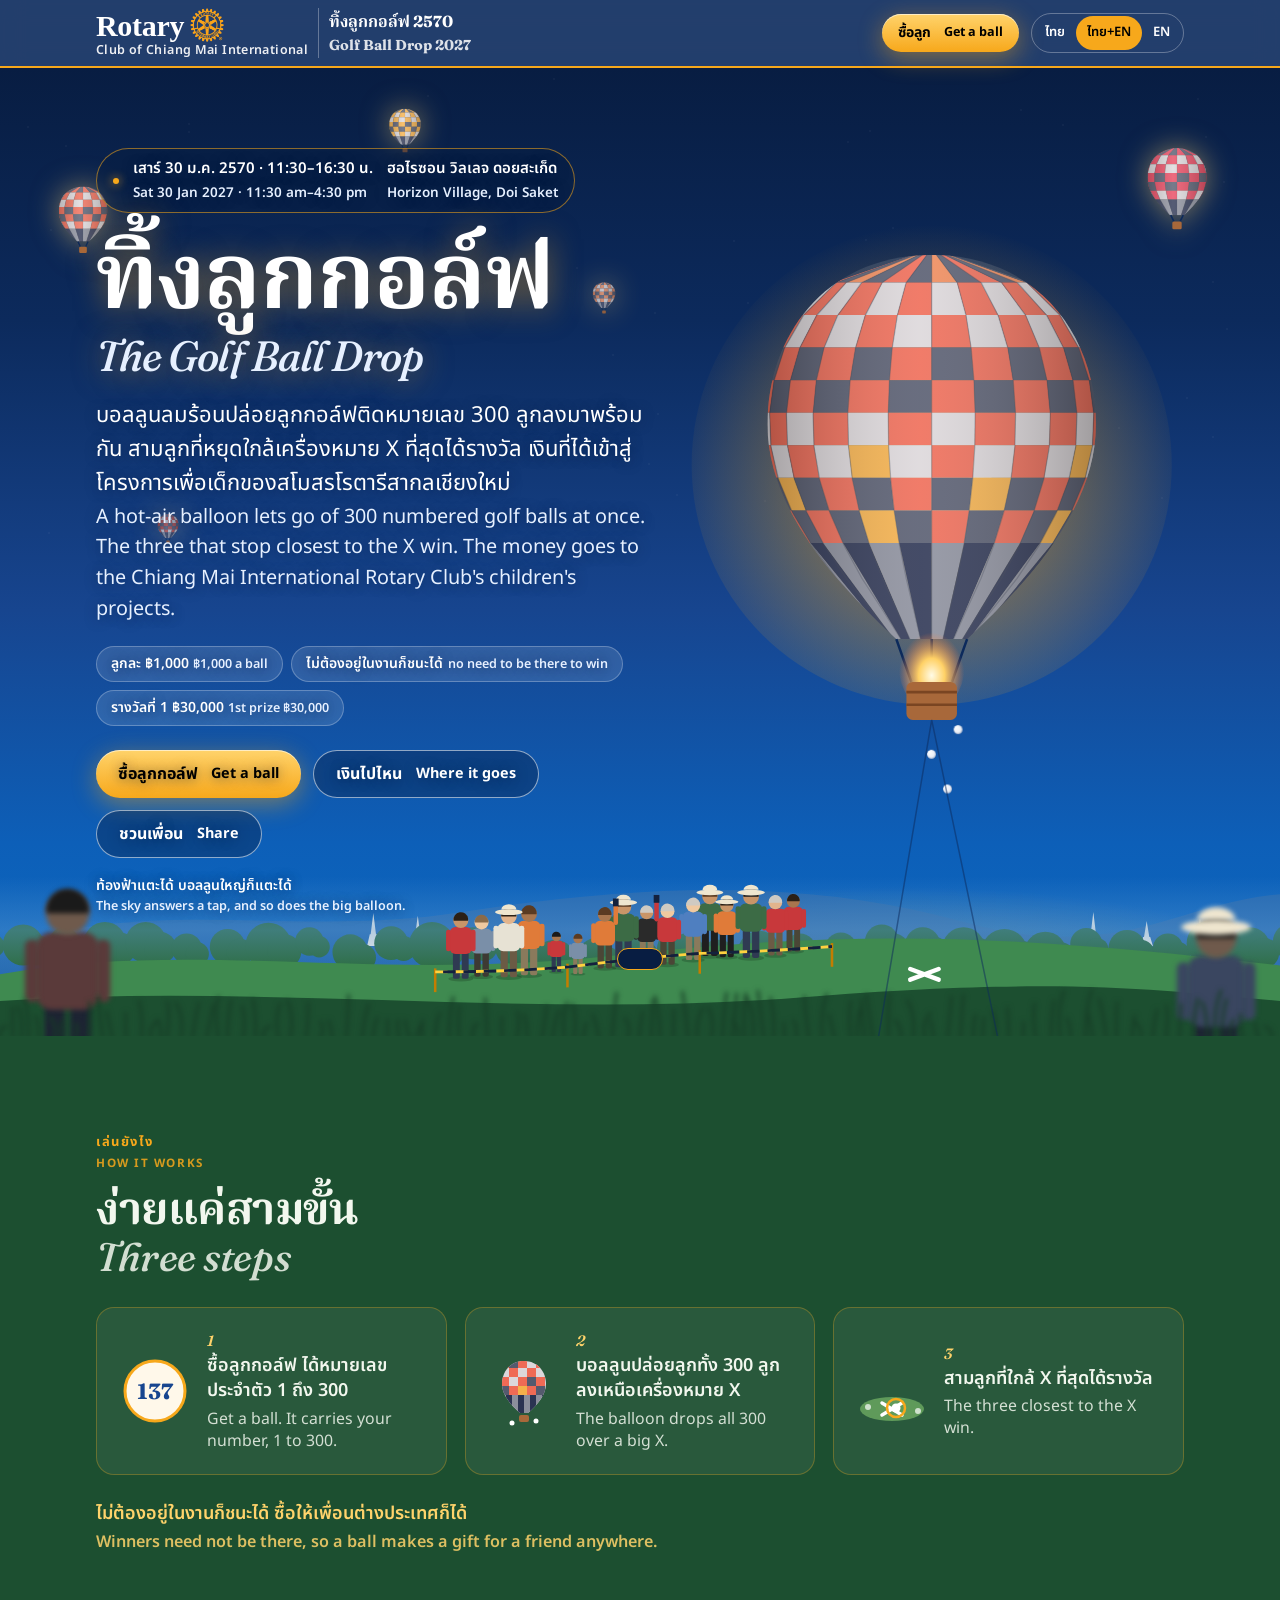
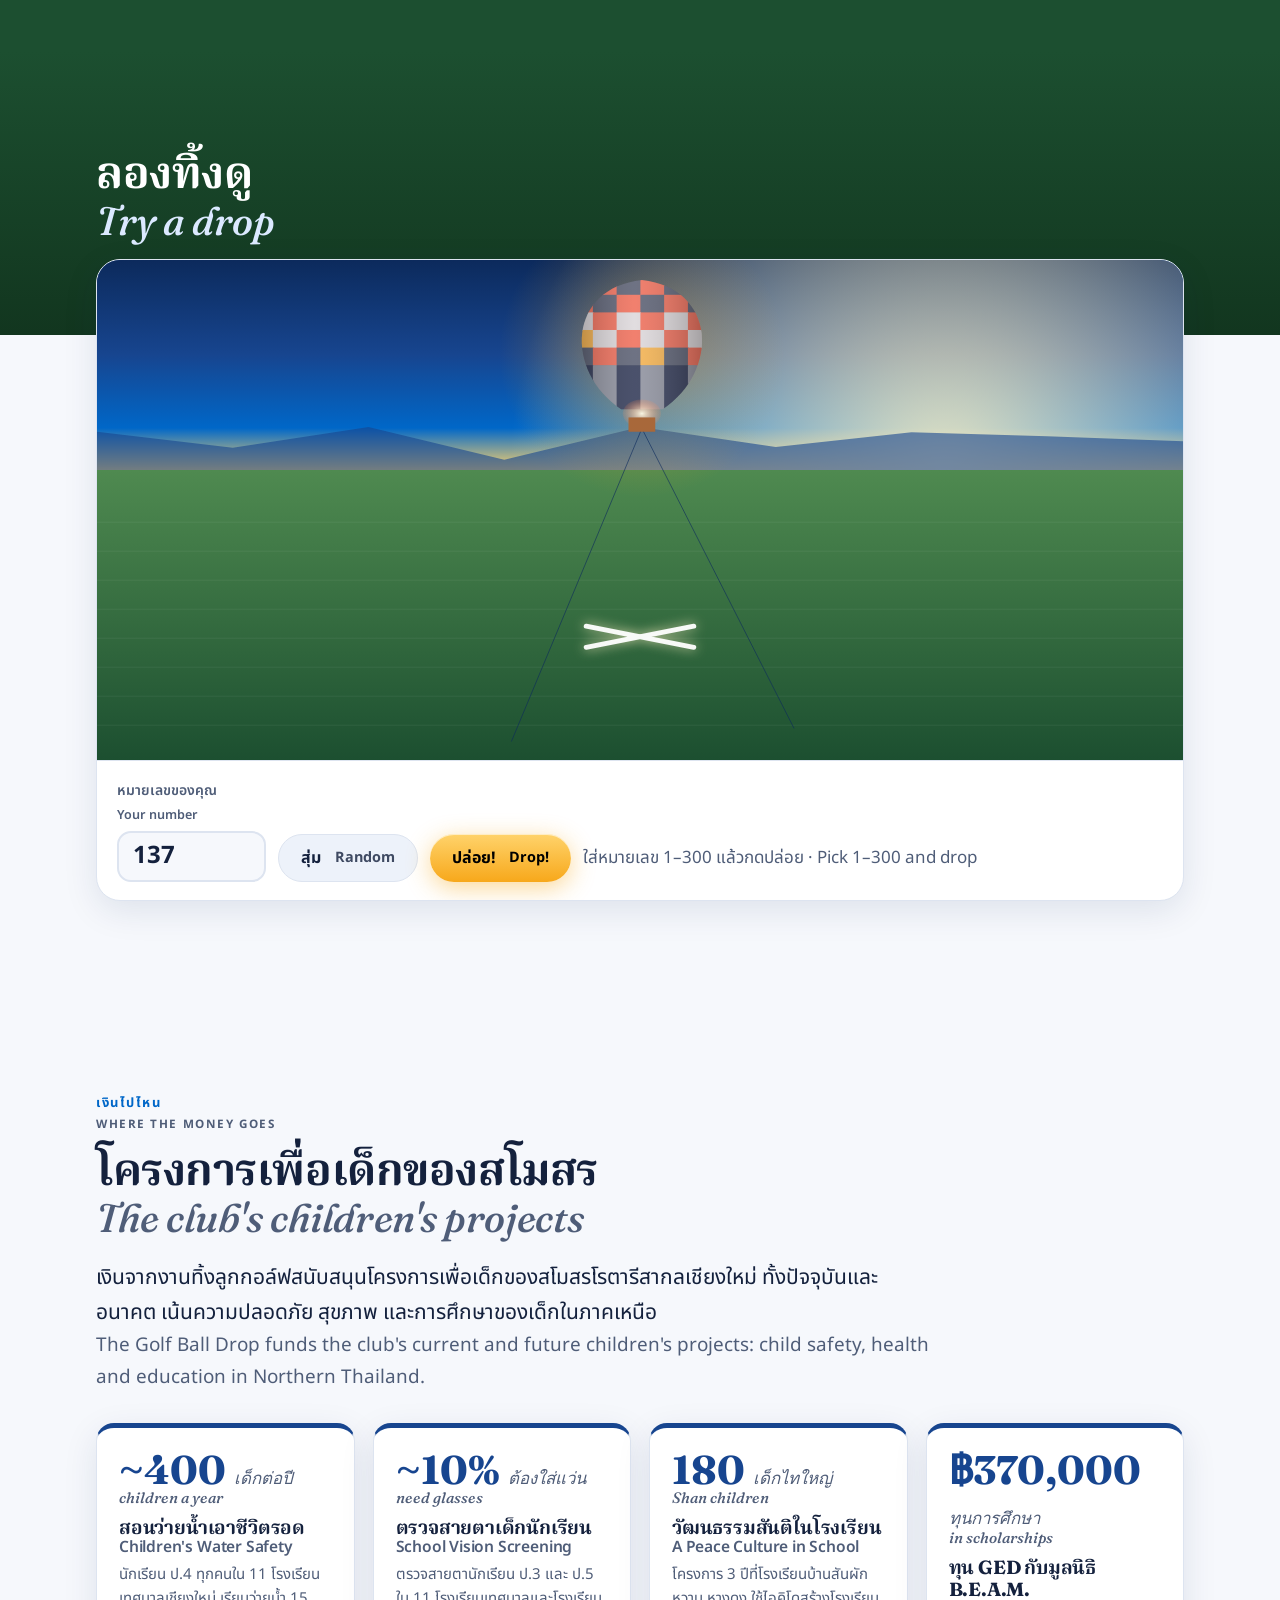
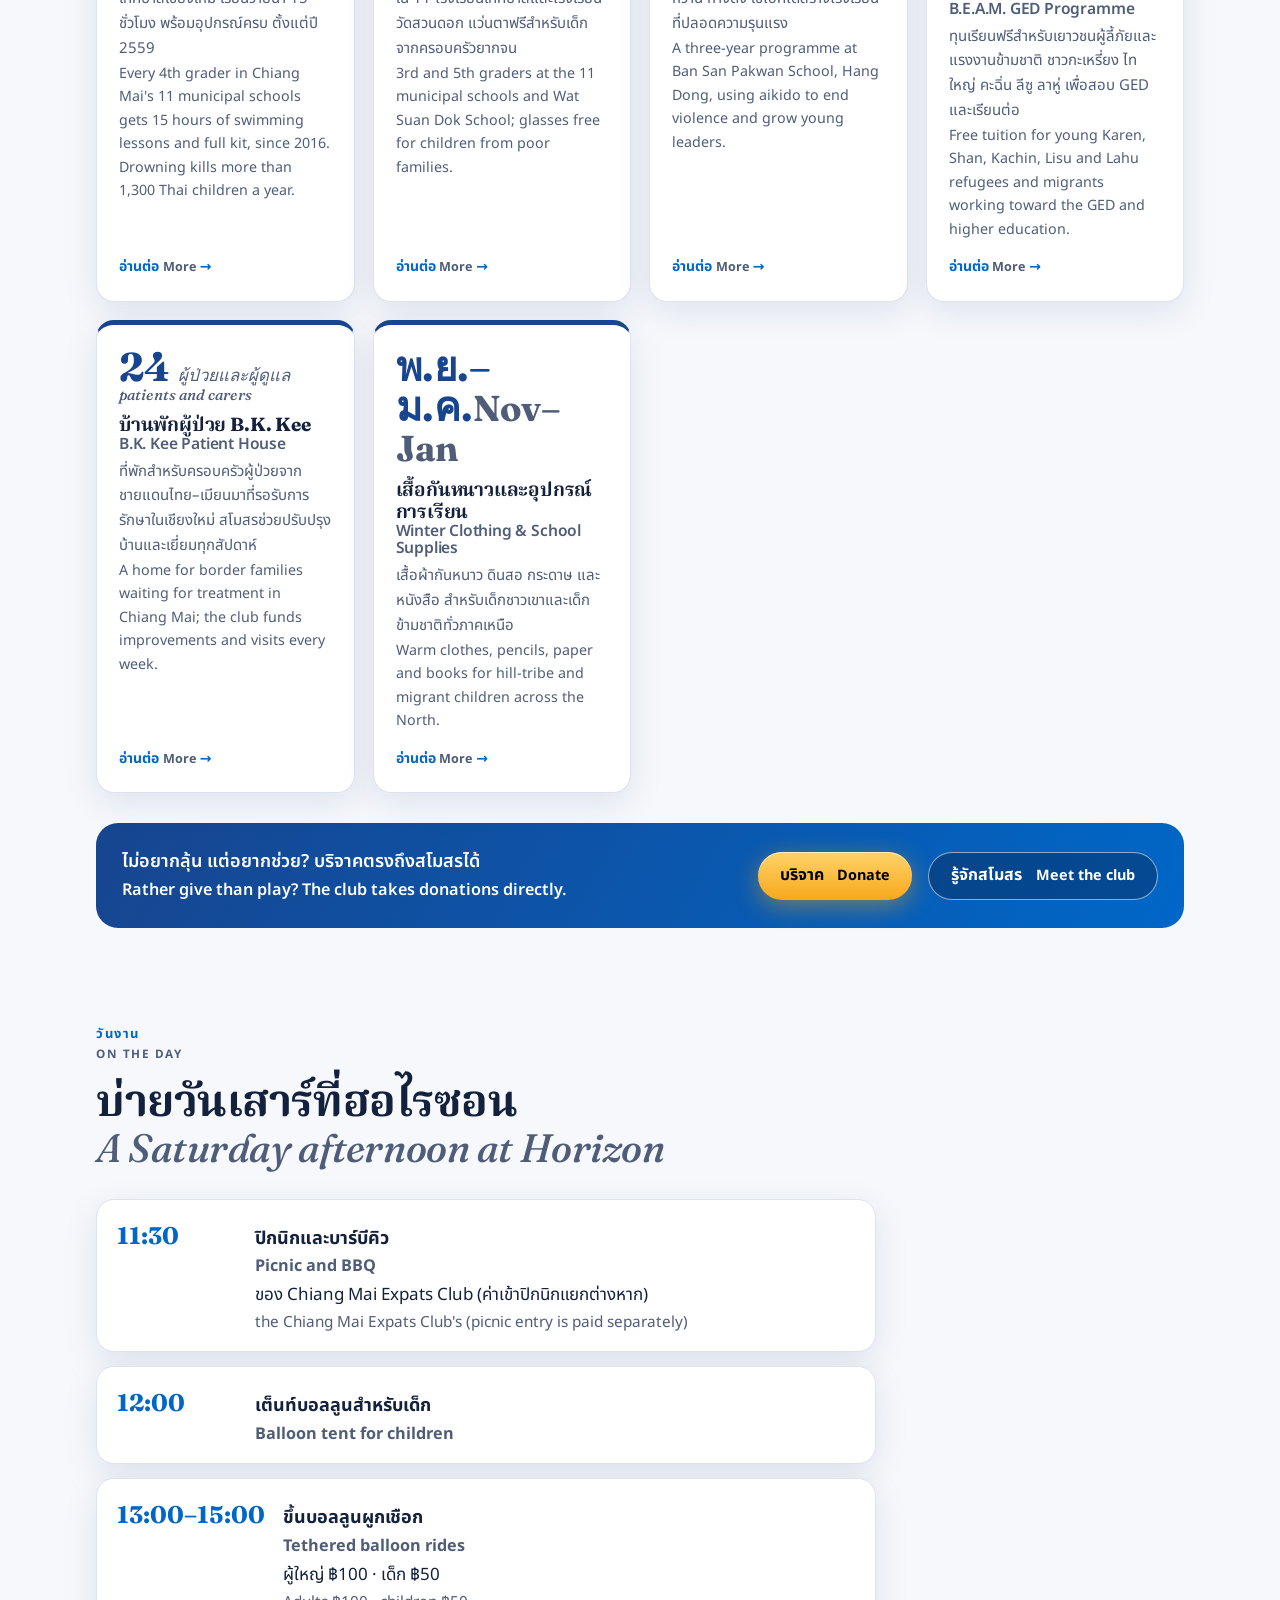
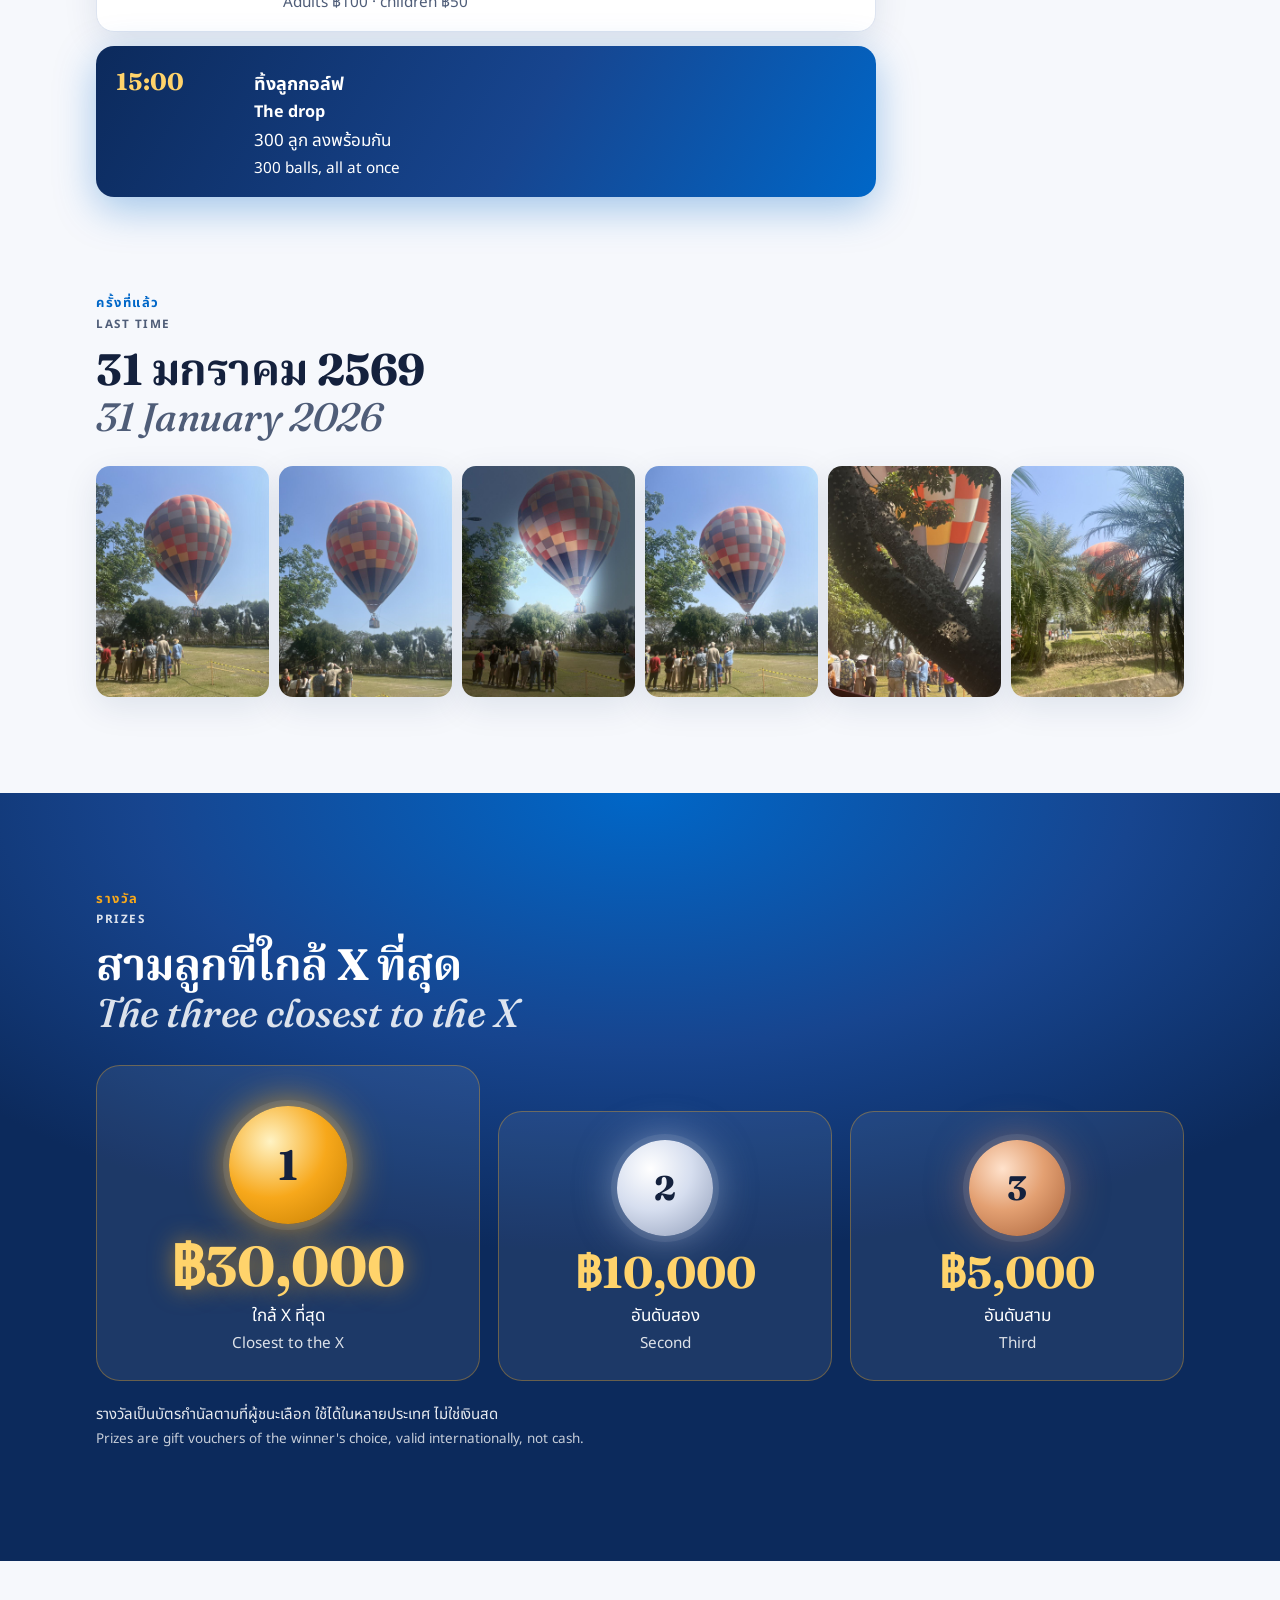
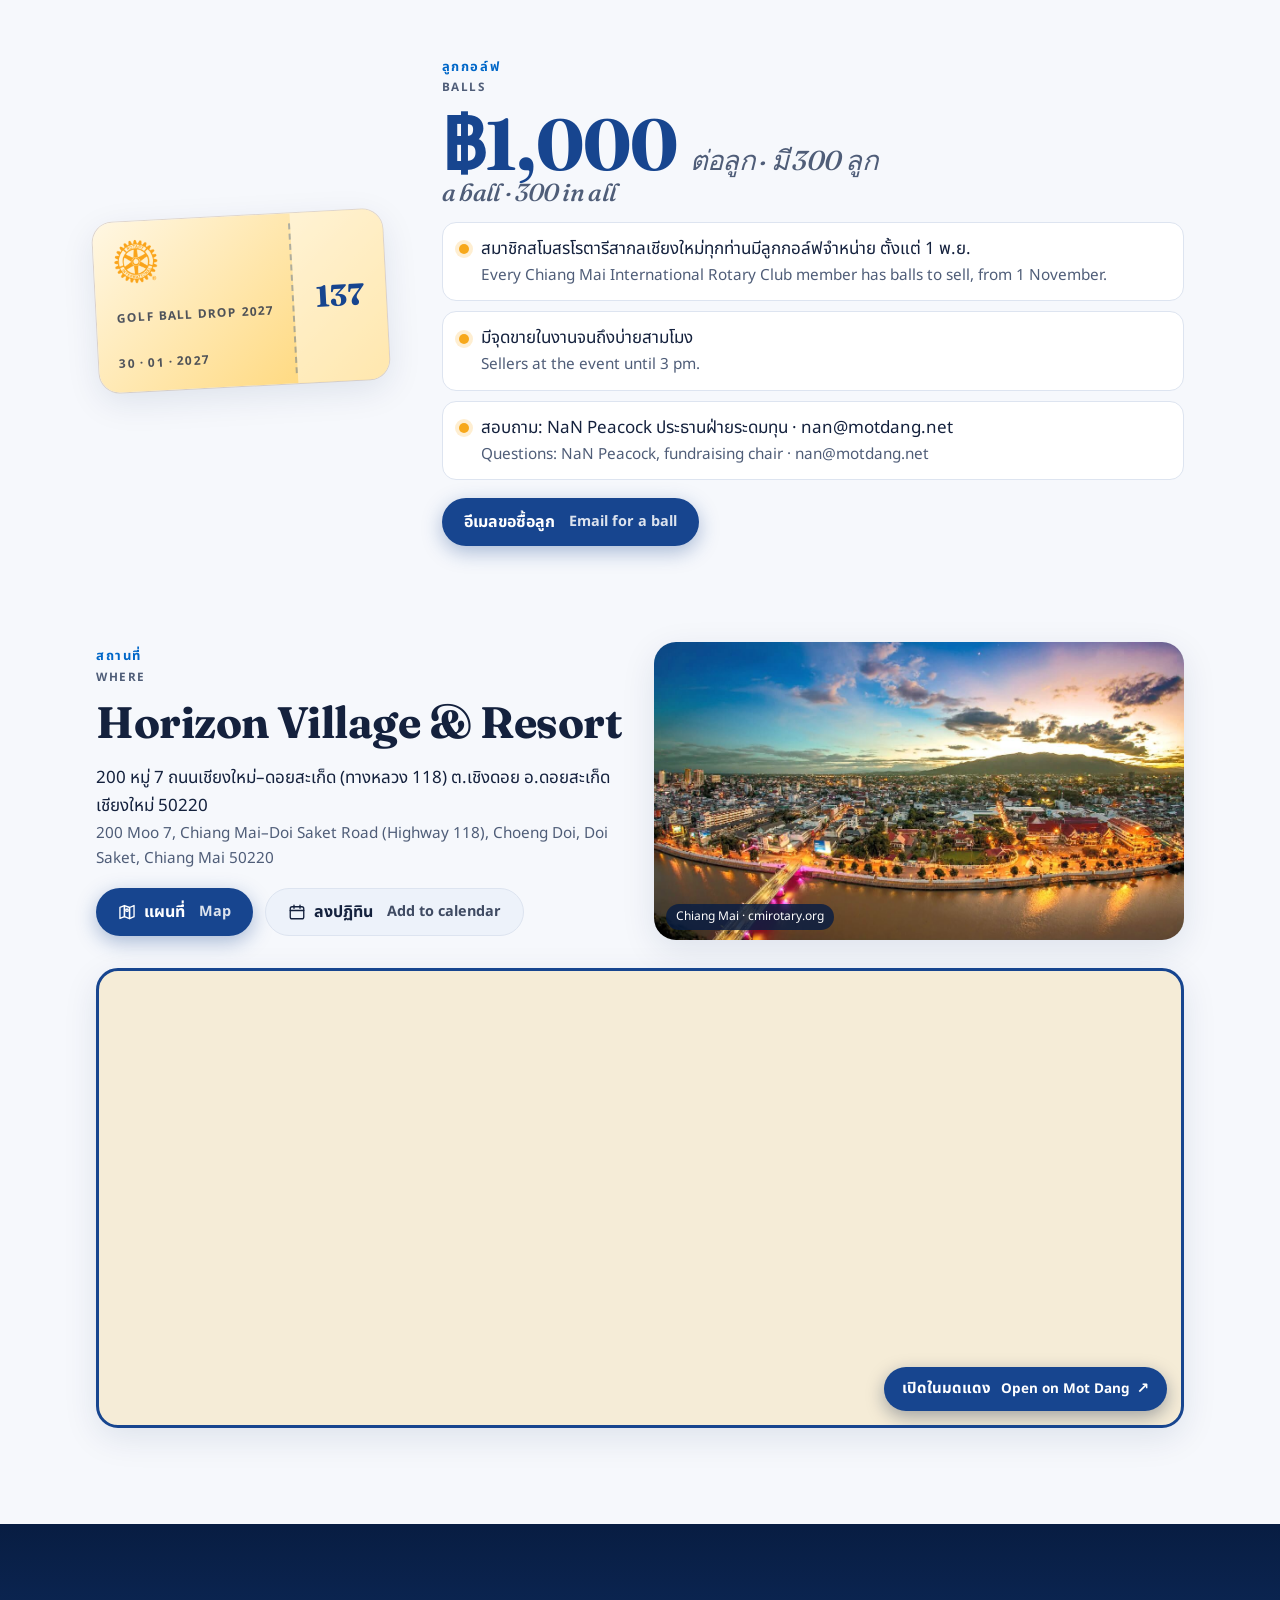
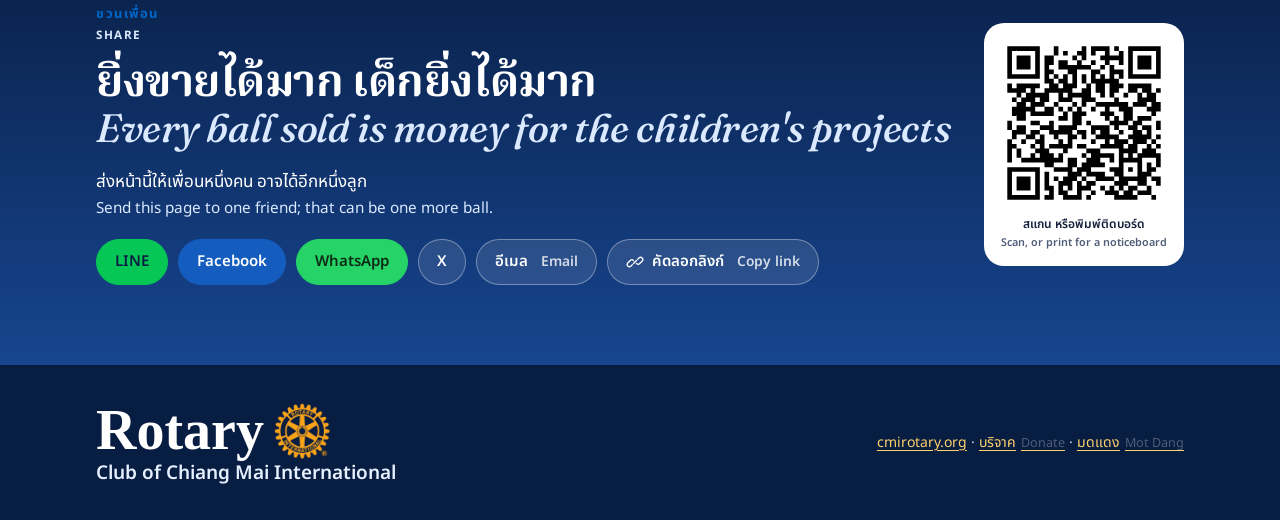
==== commit 3b7bd429: "People sized against the balls: crowd behind the tape, two close spectators, hazed far trees; X tap " ====
--- a/index.html
+++ b/index.html
@@ -160,6 +160,7 @@
 @keyframes rise{from{transform:translateY(0);opacity:0}15%{opacity:1}to{transform:translateY(-70vh) translateX(30px);opacity:0}}
 .pile{position:absolute;inset:0;width:100%;height:100%;z-index:2;pointer-events:none}
 .hills{position:relative;z-index:1;display:block;width:100%;height:auto;margin-top:-6%}
+@media (max-width:820px){.hills{margin-top:22px;min-height:88px}}
 
 /* how */
 .how{background:var(--lawn-d);color:#f2f7ee}
@@ -413,13 +414,15 @@
     </div>
   </div>
   <svg class="hills" viewBox="0 0 1440 220" preserveAspectRatio="none" aria-hidden="true">
+    <defs><linearGradient id="haze" x1="0" y1="0" x2="0" y2="1"><stop offset="0" stop-color="#5b97d1" stop-opacity="0"/><stop offset=".55" stop-color="#5b97d1" stop-opacity=".42"/><stop offset=".8" stop-color="#5b97d1" stop-opacity=".2"/><stop offset="1" stop-color="#5b97d1" stop-opacity="0"/></linearGradient></defs>
     <path d="M0 120 C180 60 330 110 520 80 S900 40 1080 90 1320 70 1440 60V220H0z" fill="#3a6ea8" opacity=".55"/>
     <g fill="#f4f1ea"><path d="M413 118h14l-3-13h-8z M417 105L420 81L423 105z"/><path d="M463 118h14l-3-12h-8z M467 106L470 84L473 106z"/><path d="M1223 118h14l-3-13h-8z M1227 105L1230 80L1233 105z"/><path d="M1283 118h14l-3-10h-8z M1287 108L1290 90L1293 108z"/><path d="M1343 118h14l-3-11h-8z M1347 107L1350 87L1353 107z"/></g>
     <g fill="#2c6b3c"><circle cx="-20" cy="112" r="17"/><circle cx="-8" cy="118" r="13"/><circle cx="26" cy="117" r="23"/><circle cx="42" cy="123" r="17"/><circle cx="72" cy="114" r="17"/><circle cx="84" cy="120" r="13"/><circle cx="118" cy="115" r="24"/><circle cx="135" cy="121" r="18"/><circle cx="164" cy="114" r="23"/><circle cx="180" cy="120" r="18"/><circle cx="210" cy="121" r="17"/><circle cx="222" cy="127" r="13"/><circle cx="256" cy="119" r="20"/><circle cx="270" cy="125" r="15"/><circle cx="302" cy="118" r="26"/><circle cx="320" cy="124" r="19"/><circle cx="348" cy="113" r="16"/><circle cx="359" cy="119" r="12"/><circle cx="394" cy="125" r="20"/><circle cx="408" cy="131" r="15"/><circle cx="440" cy="115" r="19"/><circle cx="454" cy="121" r="14"/><circle cx="486" cy="117" r="26"/><circle cx="504" cy="123" r="19"/><circle cx="532" cy="115" r="18"/><circle cx="545" cy="121" r="14"/><circle cx="578" cy="120" r="21"/><circle cx="593" cy="126" r="16"/><circle cx="624" cy="135" r="24"/><circle cx="641" cy="141" r="18"/><circle cx="670" cy="127" r="18"/><circle cx="683" cy="133" r="14"/><circle cx="716" cy="134" r="26"/><circle cx="734" cy="140" r="19"/><circle cx="762" cy="122" r="23"/><circle cx="778" cy="128" r="18"/><circle cx="808" cy="134" r="23"/><circle cx="824" cy="140" r="17"/><circle cx="854" cy="125" r="24"/><circle cx="871" cy="131" r="18"/><circle cx="900" cy="122" r="18"/><circle cx="913" cy="128" r="13"/><circle cx="946" cy="121" r="18"/><circle cx="959" cy="127" r="14"/><circle cx="992" cy="113" r="19"/><circle cx="1006" cy="119" r="15"/><circle cx="1038" cy="117" r="20"/><circle cx="1052" cy="123" r="15"/><circle cx="1084" cy="121" r="24"/><circle cx="1101" cy="127" r="18"/><circle cx="1130" cy="125" r="26"/><circle cx="1148" cy="131" r="19"/><circle cx="1176" cy="126" r="24"/><circle cx="1193" cy="132" r="18"/><circle cx="1222" cy="116" r="18"/><circle cx="1234" cy="122" r="13"/><circle cx="1268" cy="121" r="21"/><circle cx="1283" cy="127" r="16"/><circle cx="1314" cy="121" r="17"/><circle cx="1326" cy="127" r="13"/><circle cx="1360" cy="115" r="25"/><circle cx="1378" cy="121" r="19"/><circle cx="1406" cy="120" r="23"/><circle cx="1422" cy="126" r="17"/><circle cx="1452" cy="113" r="20"/><circle cx="1466" cy="119" r="15"/></g>
+    <rect y="40" width="1440" height="110" fill="url(#haze)"/>
     <path id="green" d="M0 150 C220 110 420 160 700 128 S1180 110 1440 140V220H0z" fill="#3f8a50"/>
     <path d="M0 180 C300 160 600 200 900 176 S1300 168 1440 180V220H0z" fill="#1c4f30"/>
-    <g class="crowd"><g><rect x="716.0" y="131.9" width="8" height="10.6" rx="3" fill="#2a2a2a"/><rect x="716.5" y="142.1" width="7" height="9.0" rx="1.5" fill="#4a4636"/><circle cx="720.0" cy="128.9" r="3.6" fill="#e2b48c"/></g><g><rect x="725.8" y="133.2" width="8" height="10.1" rx="3" fill="#f2efe8"/><rect x="726.3" y="142.9" width="7" height="8.6" rx="1.5" fill="#4a4636"/><circle cx="729.8" cy="130.2" r="3.6" fill="#e2b48c"/></g><g><rect x="736.0" y="130.6" width="8" height="9.9" rx="3" fill="#4f7fc0"/><rect x="736.5" y="140.2" width="7" height="8.5" rx="1.5" fill="#4a4636"/><circle cx="740.0" cy="127.6" r="3.6" fill="#e2b48c"/></g><g><rect x="747.9" y="130.6" width="8" height="10.7" rx="3" fill="#c9b48a"/><rect x="748.4" y="140.9" width="7" height="9.1" rx="1.5" fill="#4a4636"/><circle cx="751.9" cy="127.6" r="3.6" fill="#e2b48c"/></g><g><rect x="758.9" y="130.6" width="8" height="11.7" rx="3" fill="#3c5a3a"/><rect x="759.4" y="141.9" width="7" height="10.0" rx="1.5" fill="#4a4636"/><circle cx="762.9" cy="127.6" r="3.6" fill="#e2b48c"/></g><g><rect x="768.3" y="128.7" width="8" height="11.7" rx="3" fill="#c8383b"/><rect x="768.8" y="139.9" width="7" height="10.0" rx="1.5" fill="#4a4636"/><circle cx="772.3" cy="125.7" r="3.6" fill="#e2b48c"/></g><g><rect x="779.3" y="129.2" width="8" height="12.0" rx="3" fill="#7a8fa8"/><rect x="779.8" y="140.8" width="7" height="10.3" rx="1.5" fill="#4a4636"/><circle cx="783.3" cy="126.2" r="3.6" fill="#e2b48c"/></g><g><rect x="787.6" y="129.3" width="8" height="10.3" rx="3" fill="#7a8fa8"/><rect x="788.1" y="139.2" width="7" height="8.8" rx="1.5" fill="#4a4636"/><circle cx="791.6" cy="126.3" r="3.6" fill="#e2b48c"/></g><g><rect x="796.5" y="132.7" width="8" height="10.6" rx="3" fill="#3c5a3a"/><rect x="797.0" y="142.9" width="7" height="9.0" rx="1.5" fill="#4a4636"/><circle cx="800.5" cy="129.7" r="3.6" fill="#e2b48c"/></g><g><rect x="804.1" y="129.9" width="8" height="11.9" rx="3" fill="#c8383b"/><rect x="804.6" y="141.4" width="7" height="10.2" rx="1.5" fill="#4a4636"/><circle cx="808.1" cy="126.9" r="3.6" fill="#e2b48c"/></g><g><rect x="815.1" y="129.8" width="8" height="11.2" rx="3" fill="#3c5a3a"/><rect x="815.6" y="140.6" width="7" height="9.6" rx="1.5" fill="#4a4636"/><circle cx="819.1" cy="126.8" r="3.6" fill="#e2b48c"/></g><g><rect x="824.9" y="130.6" width="8" height="10.0" rx="3" fill="#e7e2d4"/><rect x="825.4" y="140.3" width="7" height="8.5" rx="1.5" fill="#4a4636"/><circle cx="828.9" cy="127.6" r="3.6" fill="#e2b48c"/></g><g><rect x="834.9" y="129.3" width="8" height="11.3" rx="3" fill="#3c5a3a"/><rect x="835.4" y="140.2" width="7" height="9.7" rx="1.5" fill="#4a4636"/><circle cx="838.9" cy="126.3" r="3.6" fill="#e2b48c"/></g><g><rect x="842.6" y="129.8" width="8" height="10.8" rx="3" fill="#f2efe8"/><rect x="843.1" y="140.2" width="7" height="9.2" rx="1.5" fill="#4a4636"/><circle cx="846.6" cy="126.8" r="3.6" fill="#e2b48c"/></g><g><rect x="850.6" y="129.9" width="8" height="11.2" rx="3" fill="#3c5a3a"/><rect x="851.1" y="140.7" width="7" height="9.6" rx="1.5" fill="#4a4636"/><circle cx="854.6" cy="126.9" r="3.6" fill="#e2b48c"/></g><g><rect x="858.4" y="128.2" width="8" height="11.4" rx="3" fill="#f2efe8"/><rect x="858.9" y="139.1" width="7" height="9.7" rx="1.5" fill="#4a4636"/><circle cx="862.4" cy="125.2" r="3.6" fill="#e2b48c"/></g><g><rect x="866.6" y="133.5" width="8" height="9.9" rx="3" fill="#3c5a3a"/><rect x="867.1" y="143.1" width="7" height="8.5" rx="1.5" fill="#4a4636"/><circle cx="870.6" cy="130.5" r="3.6" fill="#e2b48c"/></g><g><rect x="875.2" y="127.5" width="8" height="11.9" rx="3" fill="#4f7fc0"/><rect x="875.7" y="138.9" width="7" height="10.2" rx="1.5" fill="#4a4636"/><circle cx="879.2" cy="124.5" r="3.6" fill="#e2b48c"/></g><g><rect x="886.9" y="133.3" width="8" height="9.4" rx="3" fill="#c8383b"/><rect x="887.4" y="142.4" width="7" height="8.1" rx="1.5" fill="#4a4636"/><circle cx="890.9" cy="130.3" r="3.6" fill="#e2b48c"/></g><g><rect x="898.3" y="130.1" width="8" height="10.8" rx="3" fill="#3c5a3a"/><rect x="898.8" y="140.5" width="7" height="9.3" rx="1.5" fill="#4a4636"/><circle cx="902.3" cy="127.1" r="3.6" fill="#e2b48c"/></g><g><rect x="908.8" y="132.3" width="8" height="10.5" rx="3" fill="#4f7fc0"/><rect x="909.3" y="142.3" width="7" height="8.9" rx="1.5" fill="#4a4636"/><circle cx="912.8" cy="129.3" r="3.6" fill="#e2b48c"/></g><g><rect x="917.8" y="131.1" width="8" height="10.0" rx="3" fill="#4f7fc0"/><rect x="918.3" y="140.7" width="7" height="8.6" rx="1.5" fill="#4a4636"/><circle cx="921.8" cy="128.1" r="3.6" fill="#e2b48c"/></g></g><path d="M700 160L980 160" stroke="#ffd23f" stroke-width="2.4" stroke-dasharray="10 6"/><path d="M700 160L980 160" stroke="#14213d" stroke-width="2.4" stroke-dasharray="6 10" stroke-dashoffset="-10" opacity=".7"/><path d="M700 154v12" stroke="#c47d00" stroke-width="2.5"/><path d="M840 154v12" stroke="#c47d00" stroke-width="2.5"/><path d="M980 154v12" stroke="#c47d00" stroke-width="2.5"/>
-    <g transform="translate(1040 150)" stroke="#fff" stroke-width="5" stroke-linecap="round"><path d="M-16-6L16 6M-16 6L16-6"/></g>
+    
+    <g class="xmark" transform="translate(1040 150)" stroke="#fff" stroke-width="5" stroke-linecap="round"><path d="M-16-6L16 6M-16 6L16-6"/></g>
   </svg>
 </section>
 
@@ -652,7 +655,7 @@
   const hero=document.querySelector('.hero'), scene=document.getElementById('scene');
   const cols=['#ef6a55','#f5b04a','#f08a5a','#e8475f','#c94a3f','#ffd36b'];
   hero.addEventListener('pointerdown',e=>{
-    if(e.target.closest('a,button,input,.lang,.fleet svg,.hills g'))return;
+    if(e.gbdPerson||e.target.closest('a,button,input,.lang,.fleet svg,.hills .xmark'))return;
     if(hero.querySelectorAll('.launch').length>24)return;
     const r=hero.getBoundingClientRect(), w=26+Math.random()*34;
     const b=document.createElementNS('http://www.w3.org/2000/svg','svg');
@@ -697,7 +700,63 @@
       if(c>=0&&c<n) surf[c]=Math.min(surf[c],y);}
     for(let c=1;c<n;c++) if(surf[c]===H) surf[c]=surf[c-1];
     cols=new Array(n).fill(0); for(const b of balls){b.rest=false;b.vy=0;}
-  }
+    people();
+  }
+  // people, sized against the balls: a crowd behind the tape (in front of the pile) and two spectators close to us
+  const SH=['#c8383b','#f2efe8','#c9b48a','#4f7fc0','#3c6b45','#2a2a2a','#e7e2d4','#7a8fa8','#e07b39','#f2efe8'],
+        TR=['#3d3a33','#4a4636','#2f3a52','#6b5b45','#1f1f1f','#8a7a5c'], SK=['#e2b48c','#c99568','#f0c9a0','#a8764e'], HA=['#2b2016','#5a3b22','#cfcac2','#8a6a48','#1a1a1a'];
+  let crowd=[],front=[],tape=[];
+  function rng(a){return()=>{a|=0;a=a+0x6D2B79F5|0;let t=Math.imul(a^a>>>15,1|a);t=t+Math.imul(t^t>>>7,61|t)^t;return((t^t>>>14)>>>0)/4294967296;};}
+  function pick(r,a){return a[r()*a.length|0];}
+  function sAt(x){return surf[Math.max(0,Math.min(surf.length-1,Math.round(x/D)))];}
+  function figure(r,x,base,h){return{x,base,h,sh:pick(r,SH),tr:pick(r,TR),sk:pick(r,SK),ha:pick(r,HA),hat:r()<.28,phone:r()<.18,hop:-1e9,flip:r()<.5};}
+  function people(){
+    const hh=hills.getBoundingClientRect().height, ph=Math.max(32,Math.min(64,hh*.34)), r=rng(31);
+    crowd=[];for(let x=W*.36;x<W*.63;x+=ph*(.26+r()*.2)){const kid=r()<.15;crowd.push(figure(r,x,sAt(x)+ph*(.14+r()*.1),ph*(kid?.62:.86+r()*.22)));}
+    crowd.sort((a,b)=>a.base-b.base);
+    tape=[];for(let x=W*.34;x<=W*.65+1;x+=(W*.31)/3)tape.push([x,sAt(x)+ph*.34]);
+    const fh=Math.max(60,Math.min(190,hh*1.05));
+    front=[figure(r,W*.035+fh*.12,H+fh*.24,fh),figure(r,W*.965-fh*.1,H+fh*.3,fh*.92)];
+    front.forEach(p=>{p.sh=['#3a4660','#5a3a3a','#4b5a4a'][r()*3|0];p.tr='#1d2433';p.sk='#6f5a4c';p.ha='#1a1a1a';p.phone=false;});
+  }
+  function person(p,now){
+    const u=p.h/10, up=Math.max(0,Math.sin(Math.min(1,(now-p.hop)/600)*Math.PI))*p.h*.35;
+    ctx.save();ctx.translate(p.x,p.base-up);if(p.flip)ctx.scale(-1,1);
+    ctx.fillStyle='rgba(0,0,0,.18)';ctx.beginPath();ctx.ellipse(0,up,u*1.9,u*.4,0,0,7);ctx.fill();
+    ctx.fillStyle=p.tr;ctx.beginPath();ctx.roundRect(-1.2*u,-4.3*u,1.05*u,4.3*u,u*.3);ctx.roundRect(.15*u,-4.3*u,1.05*u,4.3*u,u*.3);ctx.fill();
+    ctx.fillStyle=p.sh;ctx.beginPath();ctx.roundRect(-1.7*u,-7.9*u,3.4*u,4.1*u,u*.9);ctx.fill();
+    ctx.beginPath();ctx.roundRect(-2.25*u,-7.5*u,.75*u,3.3*u,u*.35);ctx.fill();
+    if(p.phone){ctx.beginPath();ctx.roundRect(1.45*u,-10.6*u,.75*u,3.4*u,u*.35);ctx.fill();ctx.fillStyle='#14213d';ctx.fillRect(1.35*u,-11.6*u,.95*u,1.3*u);}
+    else{ctx.beginPath();ctx.roundRect(1.5*u,-7.5*u,.75*u,3.3*u,u*.35);ctx.fill();}
+    ctx.fillStyle=p.sk;ctx.beginPath();ctx.arc(0,-8.9*u,1.15*u,0,7);ctx.fill();
+    ctx.fillStyle=p.ha;ctx.beginPath();ctx.arc(0,-9.05*u,1.12*u,Math.PI*.95,Math.PI*2.05);ctx.fill();
+    if(p.hat){ctx.fillStyle=p.sh==='#f2efe8'?'#c9b48a':'#efe6cf';ctx.beginPath();ctx.ellipse(0,-9.5*u,2*u,.42*u,0,0,7);ctx.fill();ctx.beginPath();ctx.ellipse(0,-9.9*u,1.1*u,.75*u,0,Math.PI,0);ctx.fill();}
+    ctx.restore();
+  }
+  function drawTape(){
+    if(tape.length<2)return;const u=crowd.length?crowd[0].h/10:3;
+    ctx.strokeStyle='#c47d00';ctx.lineWidth=Math.max(2,u*.45);for(const[x,y]of tape){ctx.beginPath();ctx.moveTo(x,y+u);ctx.lineTo(x,y-u*3.2);ctx.stroke();}
+    ctx.lineWidth=Math.max(2,u*.5);ctx.setLineDash([u*2.2,u*1.4]);
+    for(const[c,o]of[['#ffd23f',0],['#14213d',u*2.2]]){ctx.strokeStyle=c;ctx.lineDashOffset=o;ctx.beginPath();tape.forEach(([x,y],i)=>{const yy=y-u*2.6;i?ctx.quadraticCurveTo((x+tape[i-1][0])/2,yy+u*.9,x,yy):ctx.moveTo(x,yy);});ctx.stroke();}
+    ctx.setLineDash([]);
+  }
+  function drawFront(now){
+    ctx.save();ctx.filter='blur('+Math.max(1,front[0].h/70)+'px)';
+    for(const p of front)person(p,now);
+    // grass close to us
+    ctx.strokeStyle='#163d26';ctx.lineWidth=2.5;ctx.lineCap='round';const r=rng(7);ctx.beginPath();
+    for(let x=0;x<W;x+=6+r()*10){const h=10+r()*Math.min(36,front[0].h*.2);ctx.moveTo(x,H+2);ctx.quadraticCurveTo(x+(r()-.5)*8,H-h*.6,x+(r()-.5)*14,H-h);}
+    ctx.stroke();ctx.restore();
+  }
+  function hit(x,y){
+    for(const p of [...front,...crowd].reverse()){const u=p.h/10;if(Math.abs(x-p.x)<2.4*u&&y<p.base&&y>p.base-11*u)return p;}
+  }
+  hero.addEventListener('pointerdown',e=>{
+    const hr=hero.getBoundingClientRect(),p=hit(e.clientX-hr.left,e.clientY-hr.top);
+    if(!p||e.target.closest('a,button,input,.lang'))return;
+    e.gbdPerson=true;p.hop=performance.now();p.phone=!p.phone;kick();
+    if(window.mdBurst)mdBurst(e.clientX,e.clientY,12);
+  },true);
   function top(c){return surf[c]-cols[c]*D*.86;}
   function release(){
     const br=basket.getBoundingClientRect(), hr=hero.getBoundingClientRect();
@@ -741,8 +800,10 @@
     }
   }
   function draw(){
-    ctx.clearRect(0,0,W,H);
+    ctx.clearRect(0,0,W,H);const now=performance.now();
     for(const b of balls) ctx.drawImage(sp,b.x-R-1,b.y-R-1,D+2,D+2);
+    for(const p of crowd) person(p,now);
+    drawTape(); if(front.length) drawFront(now);
   }
   function loop(now){ if(!vis){running=false;return;} step(now); draw(); requestAnimationFrame(loop); }
   function kick(){ if(!running&&vis){running=true;requestAnimationFrame(loop);} }
@@ -786,7 +847,7 @@
   const fig=document.querySelector('.where figure');
   if(fig){fig.classList.add('tap');fig.addEventListener('click',e=>{fig.classList.toggle('zoom');burst(...at(e),10);});}
   // the X on the green sparkles
-  const hx=document.querySelector('.hills g');
+  const hx=document.querySelector('.hills .xmark');
   if(hx){hx.style.cursor='pointer';hx.style.pointerEvents='auto';hx.addEventListener('pointerdown',e=>{e.stopPropagation();burst(...at(e),22,true);});}
   // the game board drops on a tap
   const cv=document.getElementById('cv'); if(cv){cv.style.cursor='pointer';cv.addEventListener('click',()=>document.getElementById('go').click());}
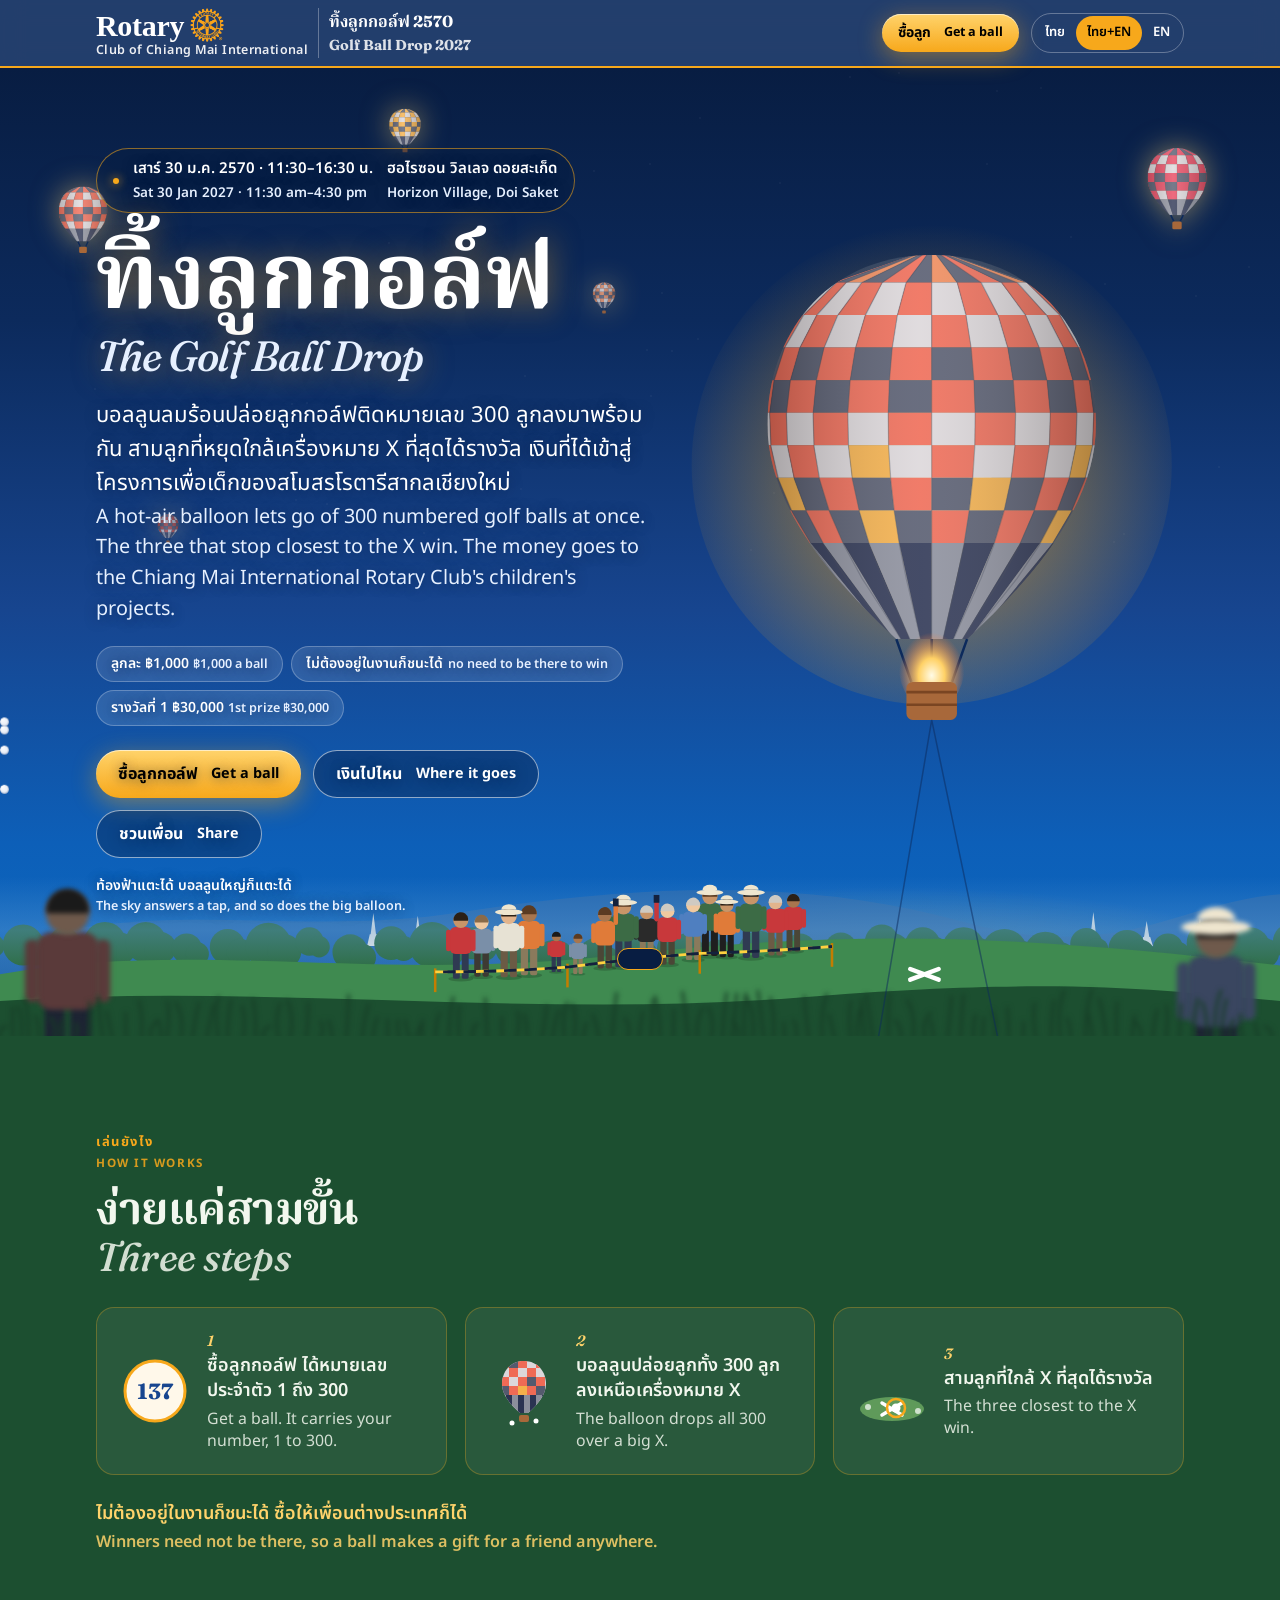
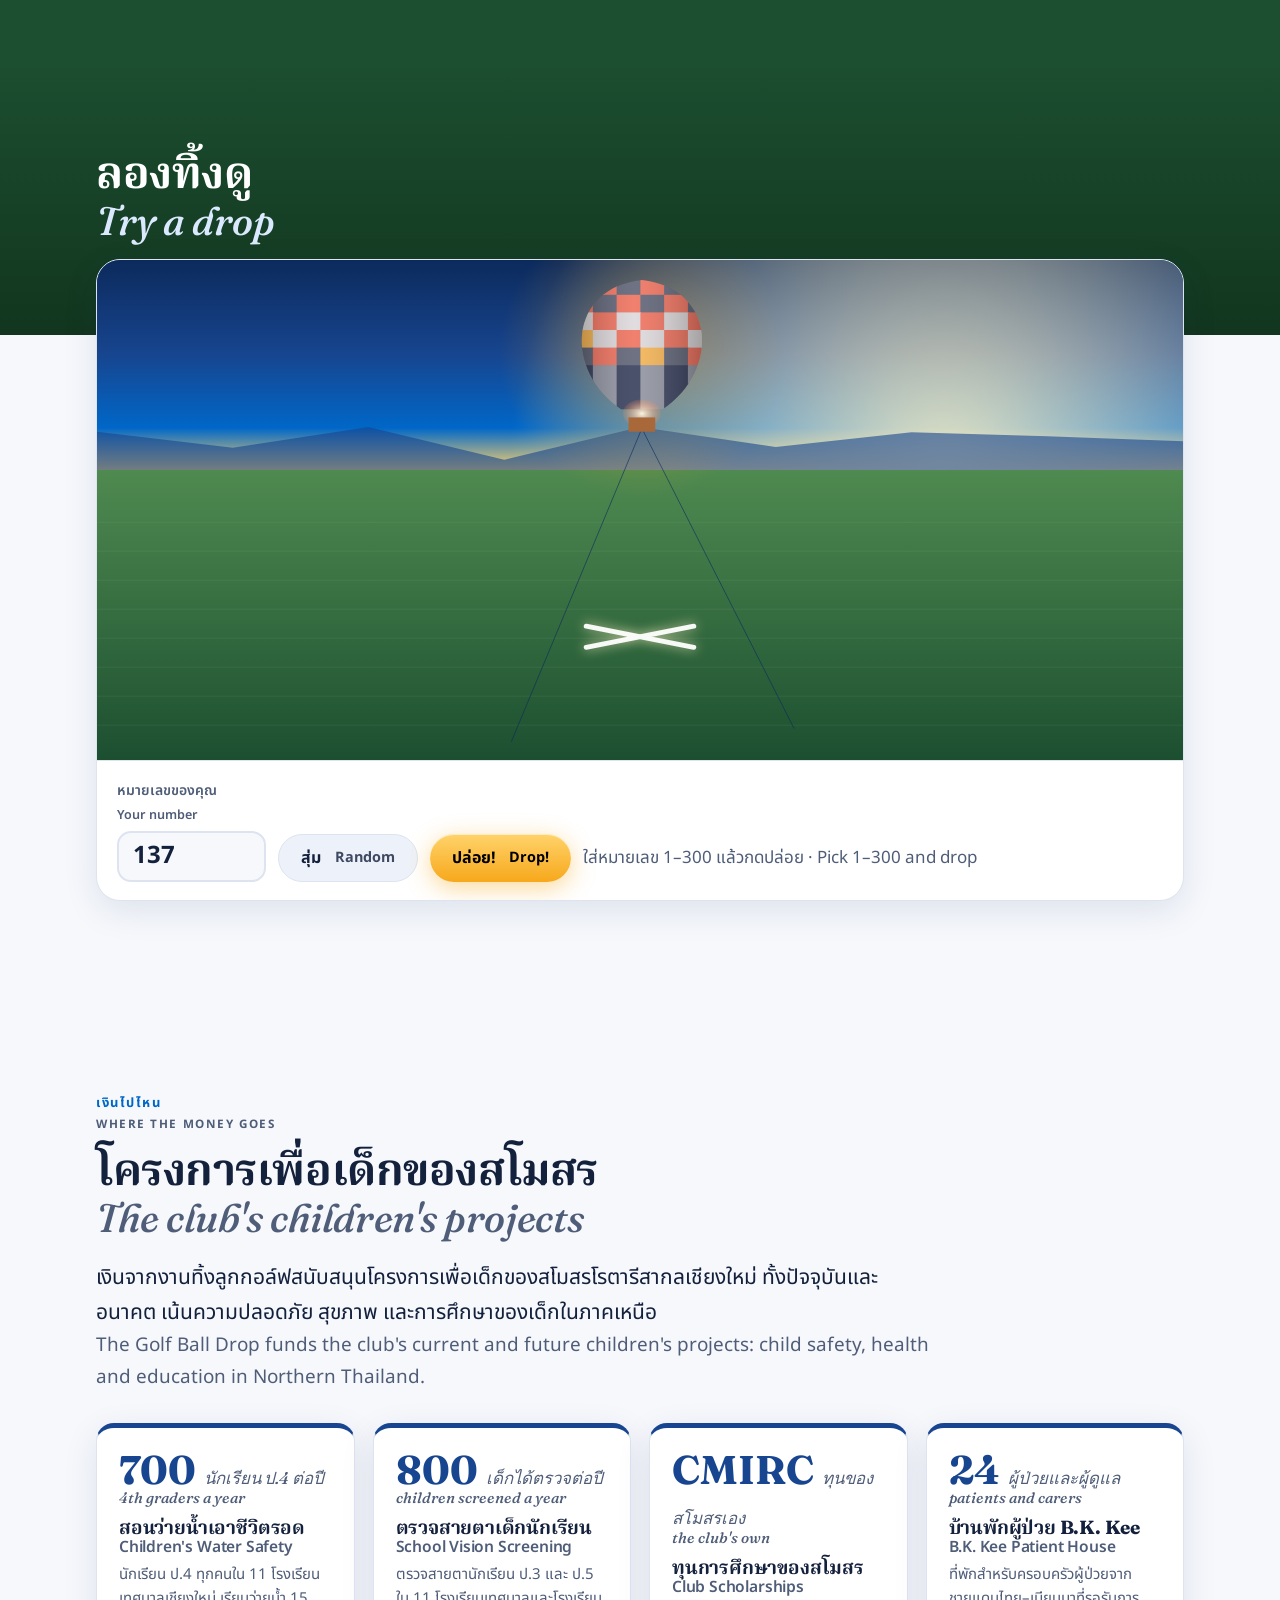
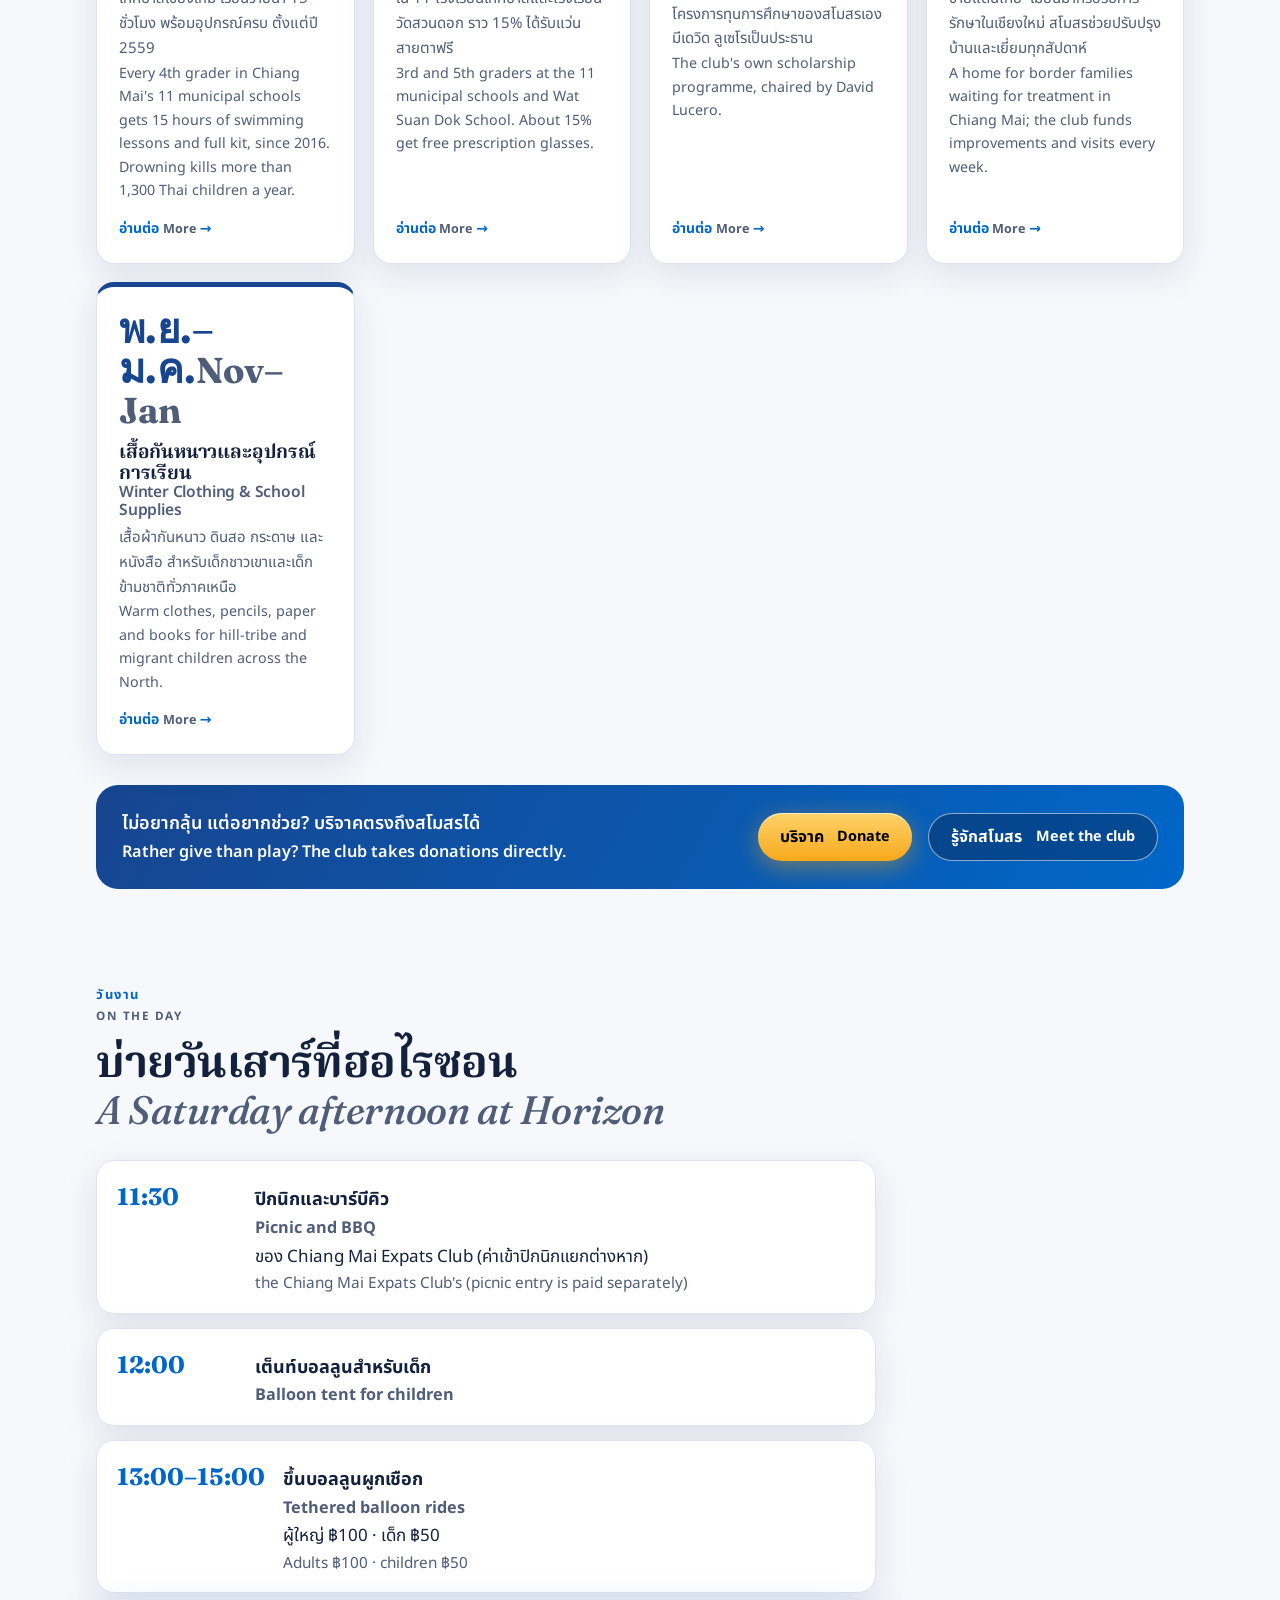
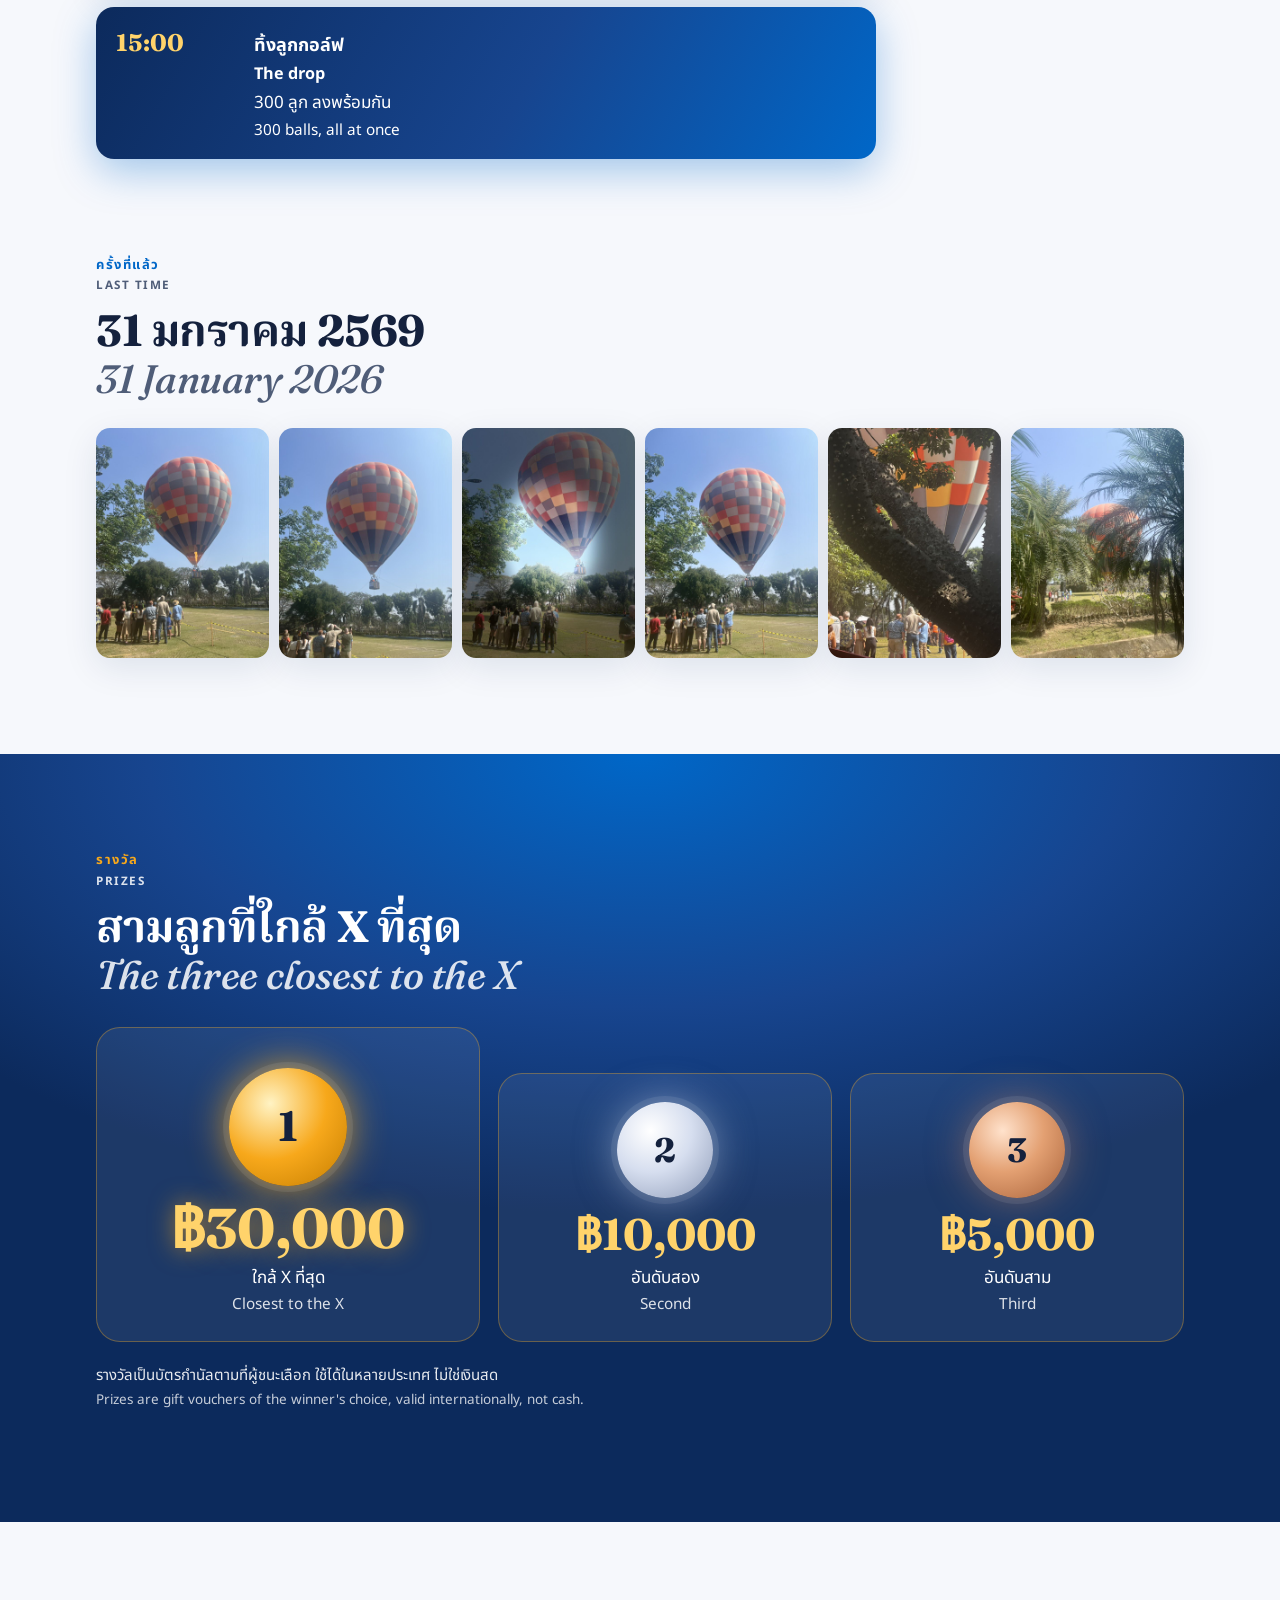
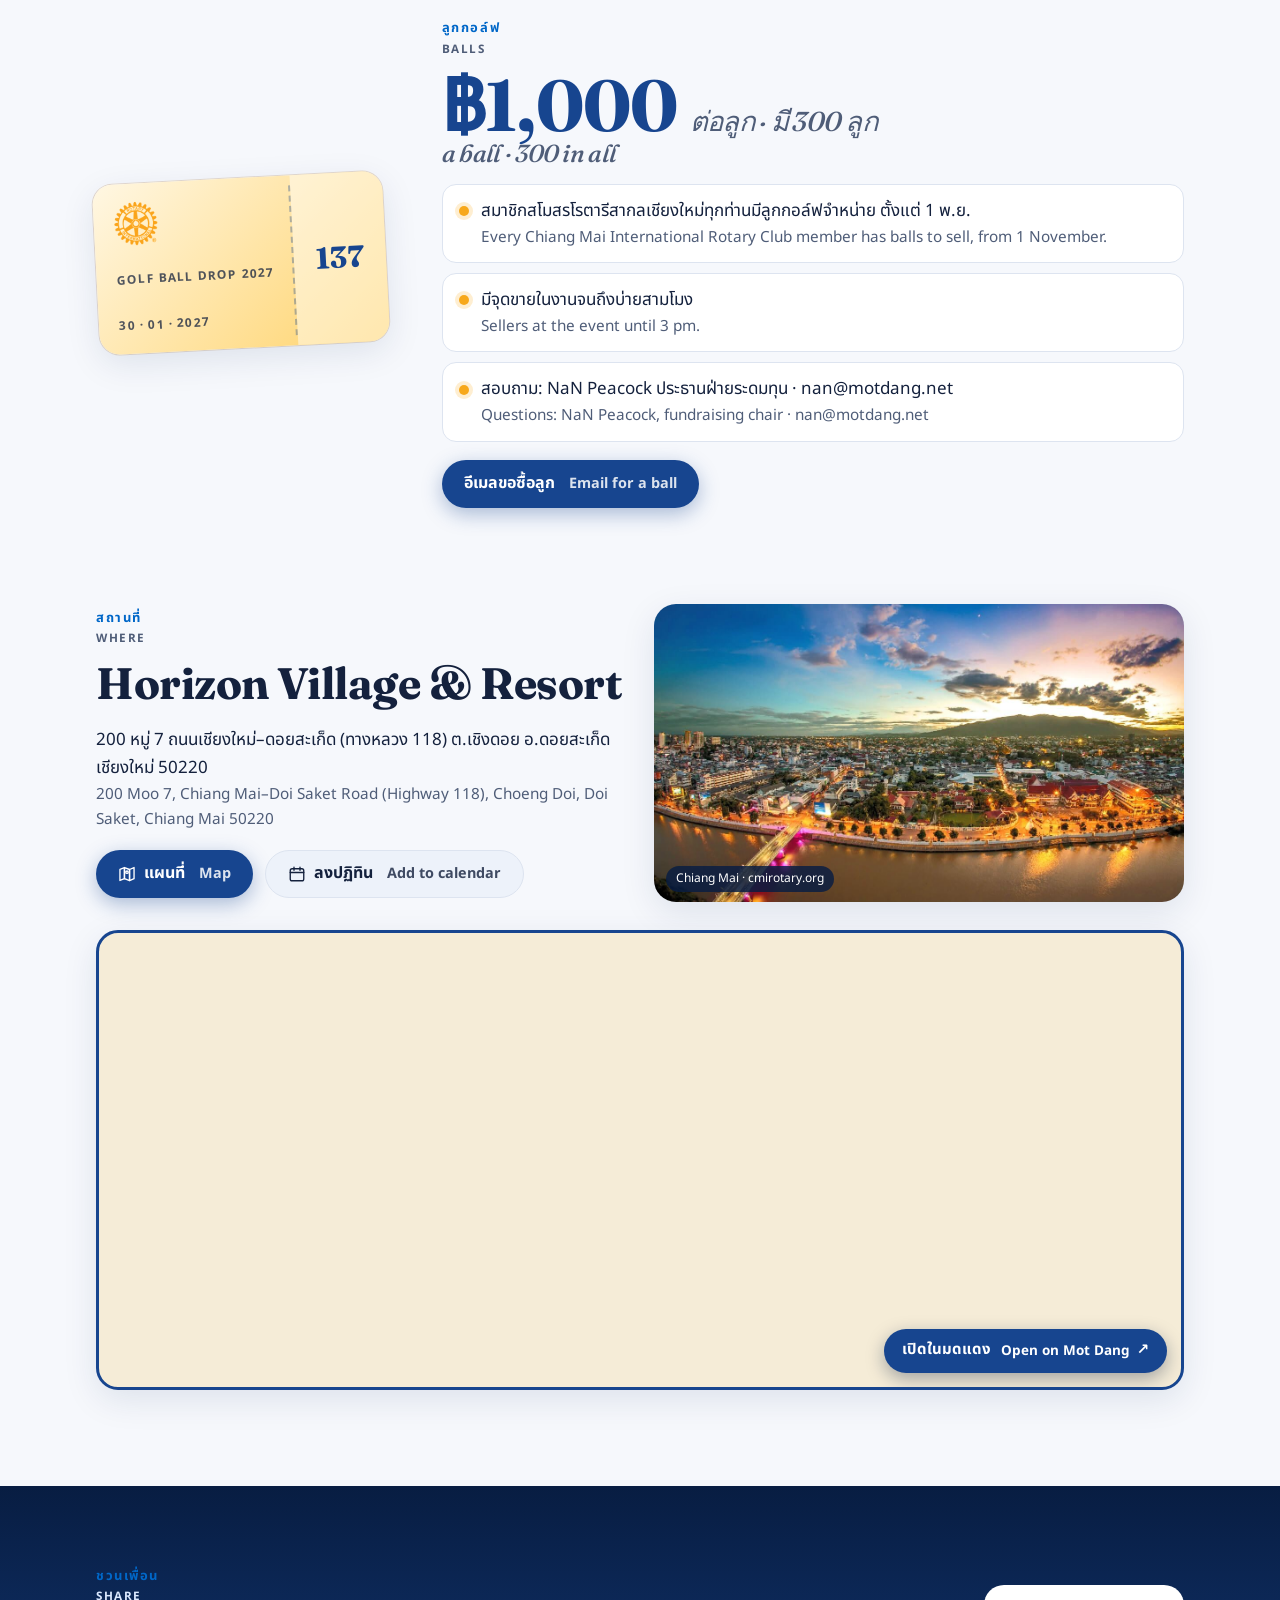
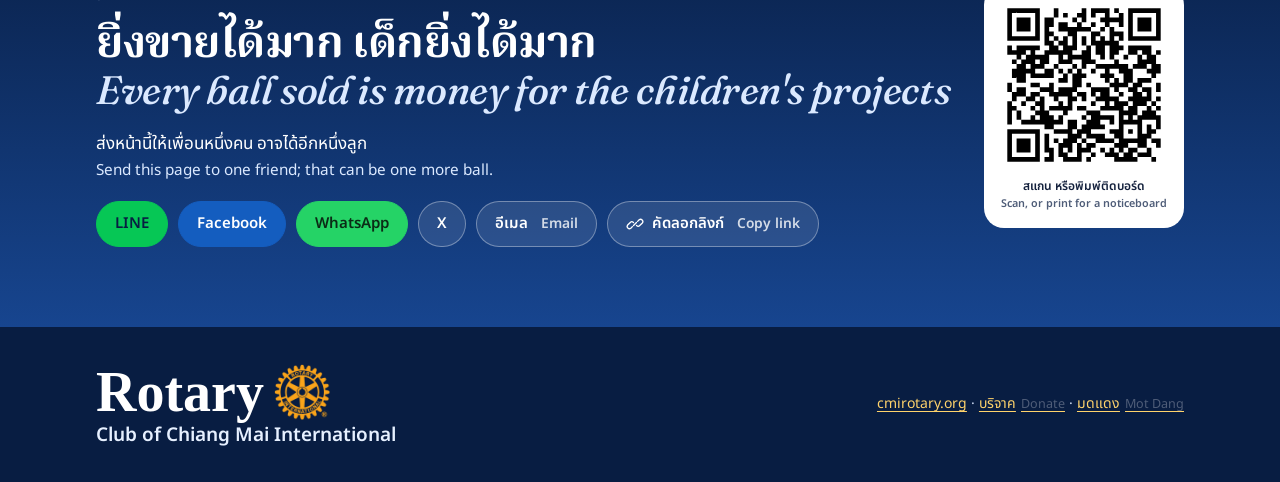
==== commit e6a9c58e: "Projects: John's corrections (swim 700 a year, vision 800 a year with ~15% free glasses, Peace Cultu" ====
--- a/index.html
+++ b/index.html
@@ -472,27 +472,21 @@
     <p class="lead"><span class="th">เงินจากงานทิ้งลูกกอล์ฟสนับสนุนโครงการเพื่อเด็กของสโมสรโรตารีสากลเชียงใหม่ ทั้งปัจจุบันและอนาคต เน้นความปลอดภัย สุขภาพ และการศึกษาของเด็กในภาคเหนือ</span><span class="en">The Golf Ball Drop funds the club's current and future children's projects: child safety, health and education in Northern Thailand.</span></p>
     <div class="pgrid">
       <a class="proj" href="https://www.cmirotary.org/children-s-water-safety-program" target="_blank" rel="noopener">
-        <span class="n">~400 <small><span class="th">เด็กต่อปี</span><span class="en">children a year</span></small></span>
+        <span class="n">700 <small><span class="th">นักเรียน ป.4 ต่อปี</span><span class="en">4th graders a year</span></small></span>
         <h3><span class="th">สอนว่ายน้ำเอาชีวิตรอด</span><span class="en">Children's Water Safety</span></h3>
         <p><span class="th">นักเรียน ป.4 ทุกคนใน 11 โรงเรียนเทศบาลเชียงใหม่ เรียนว่ายน้ำ 15 ชั่วโมง พร้อมอุปกรณ์ครบ ตั้งแต่ปี 2559</span><span class="en">Every 4th grader in Chiang Mai's 11 municipal schools gets 15 hours of swimming lessons and full kit, since 2016. Drowning kills more than 1,300 Thai children a year.</span></p>
         <span class="more"><span class="th">อ่านต่อ</span><span class="en">More</span> →</span>
       </a>
       <a class="proj" href="https://www.cmirotary.org/school-vision-screening" target="_blank" rel="noopener">
-        <span class="n">~10% <small><span class="th">ต้องใส่แว่น</span><span class="en">need glasses</span></small></span>
+        <span class="n">800 <small><span class="th">เด็กได้ตรวจต่อปี</span><span class="en">children screened a year</span></small></span>
         <h3><span class="th">ตรวจสายตาเด็กนักเรียน</span><span class="en">School Vision Screening</span></h3>
-        <p><span class="th">ตรวจสายตานักเรียน ป.3 และ ป.5 ใน 11 โรงเรียนเทศบาลและโรงเรียนวัดสวนดอก แว่นตาฟรีสำหรับเด็กจากครอบครัวยากจน</span><span class="en">3rd and 5th graders at the 11 municipal schools and Wat Suan Dok School; glasses free for children from poor families.</span></p>
+        <p><span class="th">ตรวจสายตานักเรียน ป.3 และ ป.5 ใน 11 โรงเรียนเทศบาลและโรงเรียนวัดสวนดอก ราว 15% ได้รับแว่นสายตาฟรี</span><span class="en">3rd and 5th graders at the 11 municipal schools and Wat Suan Dok School. About 15% get free prescription glasses.</span></p>
         <span class="more"><span class="th">อ่านต่อ</span><span class="en">More</span> →</span>
       </a>
-      <a class="proj" href="https://www.cmirotary.org/cultivating-peace-culture-in-school" target="_blank" rel="noopener">
-        <span class="n">180 <small><span class="th">เด็กไทใหญ่</span><span class="en">Shan children</span></small></span>
-        <h3><span class="th">วัฒนธรรมสันติในโรงเรียน</span><span class="en">A Peace Culture in School</span></h3>
-        <p><span class="th">โครงการ 3 ปีที่โรงเรียนบ้านสันผักหวาน หางดง ใช้ไอคิโดสร้างโรงเรียนที่ปลอดความรุนแรง</span><span class="en">A three-year programme at Ban San Pakwan School, Hang Dong, using aikido to end violence and grow young leaders.</span></p>
-        <span class="more"><span class="th">อ่านต่อ</span><span class="en">More</span> →</span>
-      </a>
-      <a class="proj" href="https://www.cmirotary.org/beam-foundation-ged-program" target="_blank" rel="noopener">
-        <span class="n">฿370,000 <small><span class="th">ทุนการศึกษา</span><span class="en">in scholarships</span></small></span>
-        <h3><span class="th">ทุน GED กับมูลนิธิ B.E.A.M.</span><span class="en">B.E.A.M. GED Programme</span></h3>
-        <p><span class="th">ทุนเรียนฟรีสำหรับเยาวชนผู้ลี้ภัยและแรงงานข้ามชาติ ชาวกะเหรี่ยง ไทใหญ่ คะฉิ่น ลีซู ลาหู่ เพื่อสอบ GED และเรียนต่อ</span><span class="en">Free tuition for young Karen, Shan, Kachin, Lisu and Lahu refugees and migrants working toward the GED and higher education.</span></p>
+      <a class="proj" href="https://www.cmirotary.org/community-service-projects" target="_blank" rel="noopener">
+        <span class="n">CMIRC <small><span class="th">ทุนของสโมสรเอง</span><span class="en">the club's own</span></small></span>
+        <h3><span class="th">ทุนการศึกษาของสโมสร</span><span class="en">Club Scholarships</span></h3>
+        <p><span class="th">โครงการทุนการศึกษาของสโมสรเอง มีเดวิด ลูเซโรเป็นประธาน</span><span class="en">The club's own scholarship programme, chaired by David Lucero.</span></p>
         <span class="more"><span class="th">อ่านต่อ</span><span class="en">More</span> →</span>
       </a>
       <a class="proj" href="https://www.cmirotary.org/bcmf-bk-kee-patient-house" target="_blank" rel="noopener">
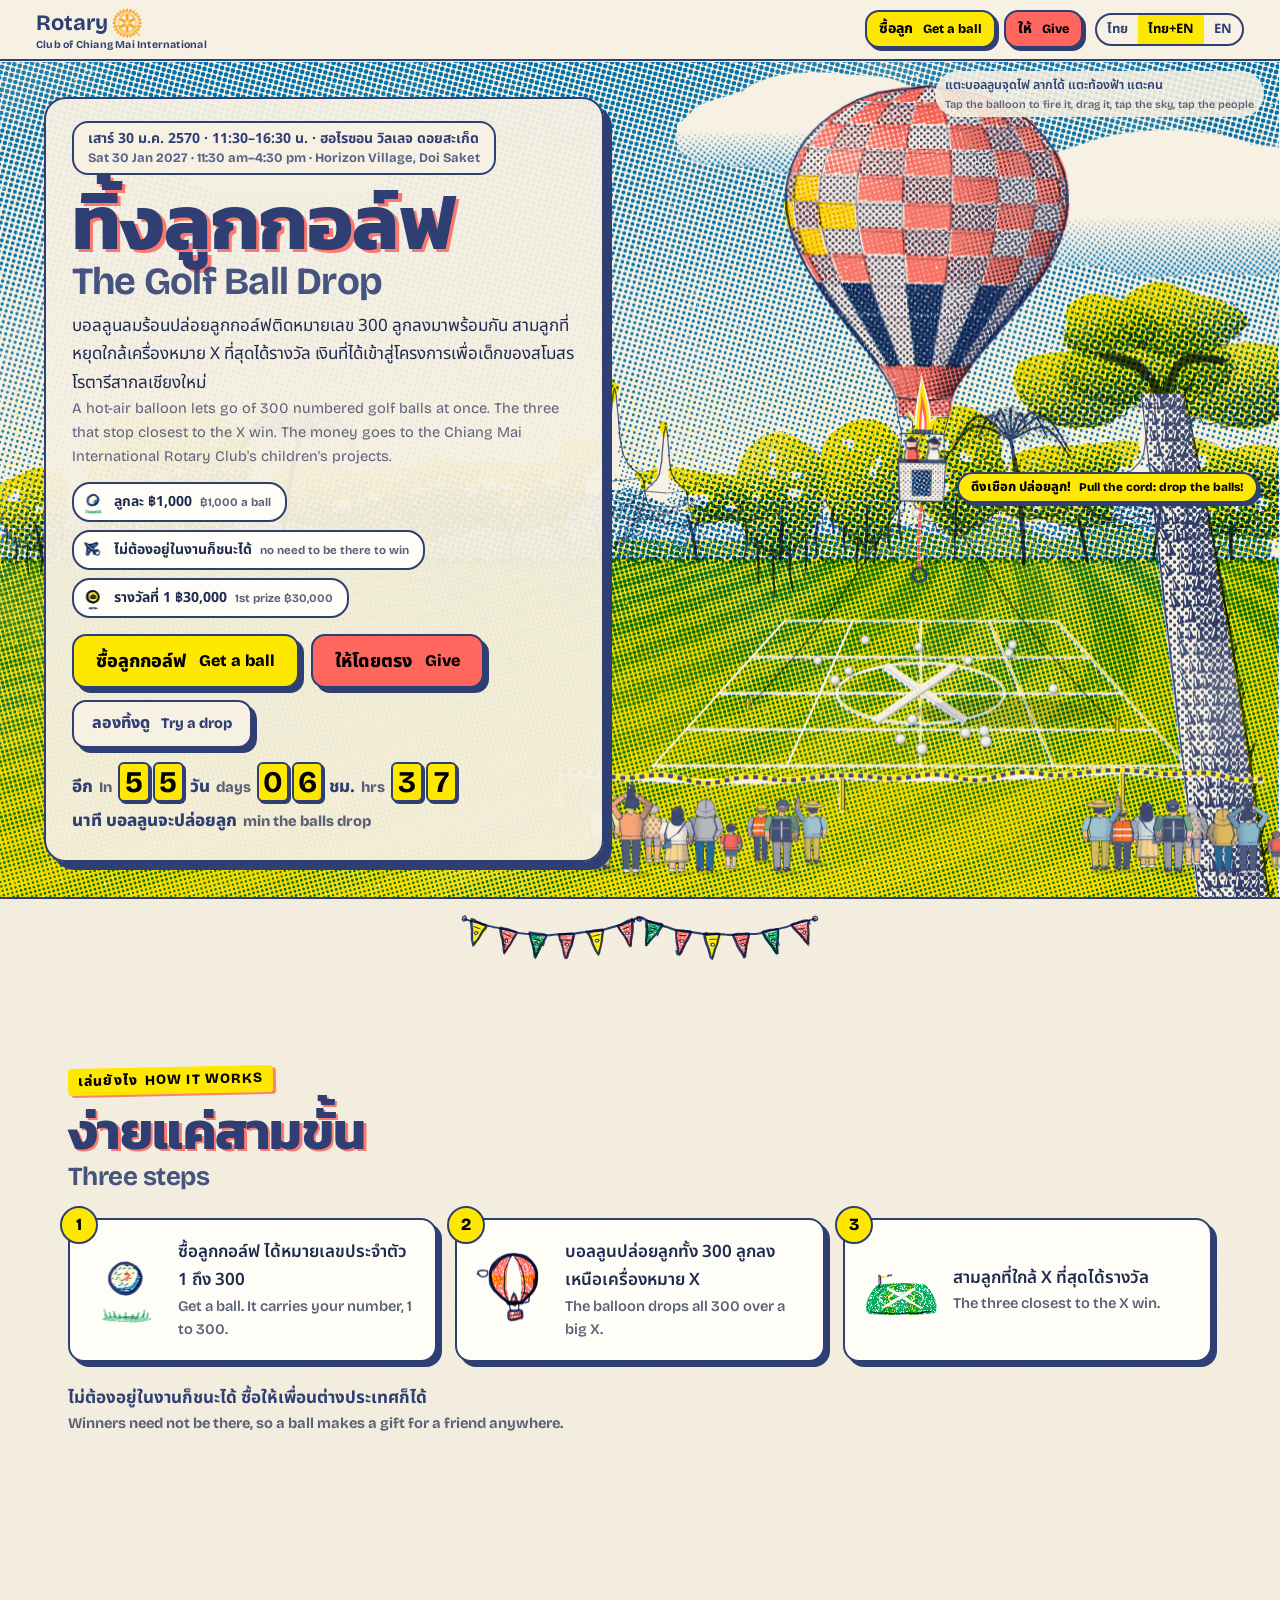
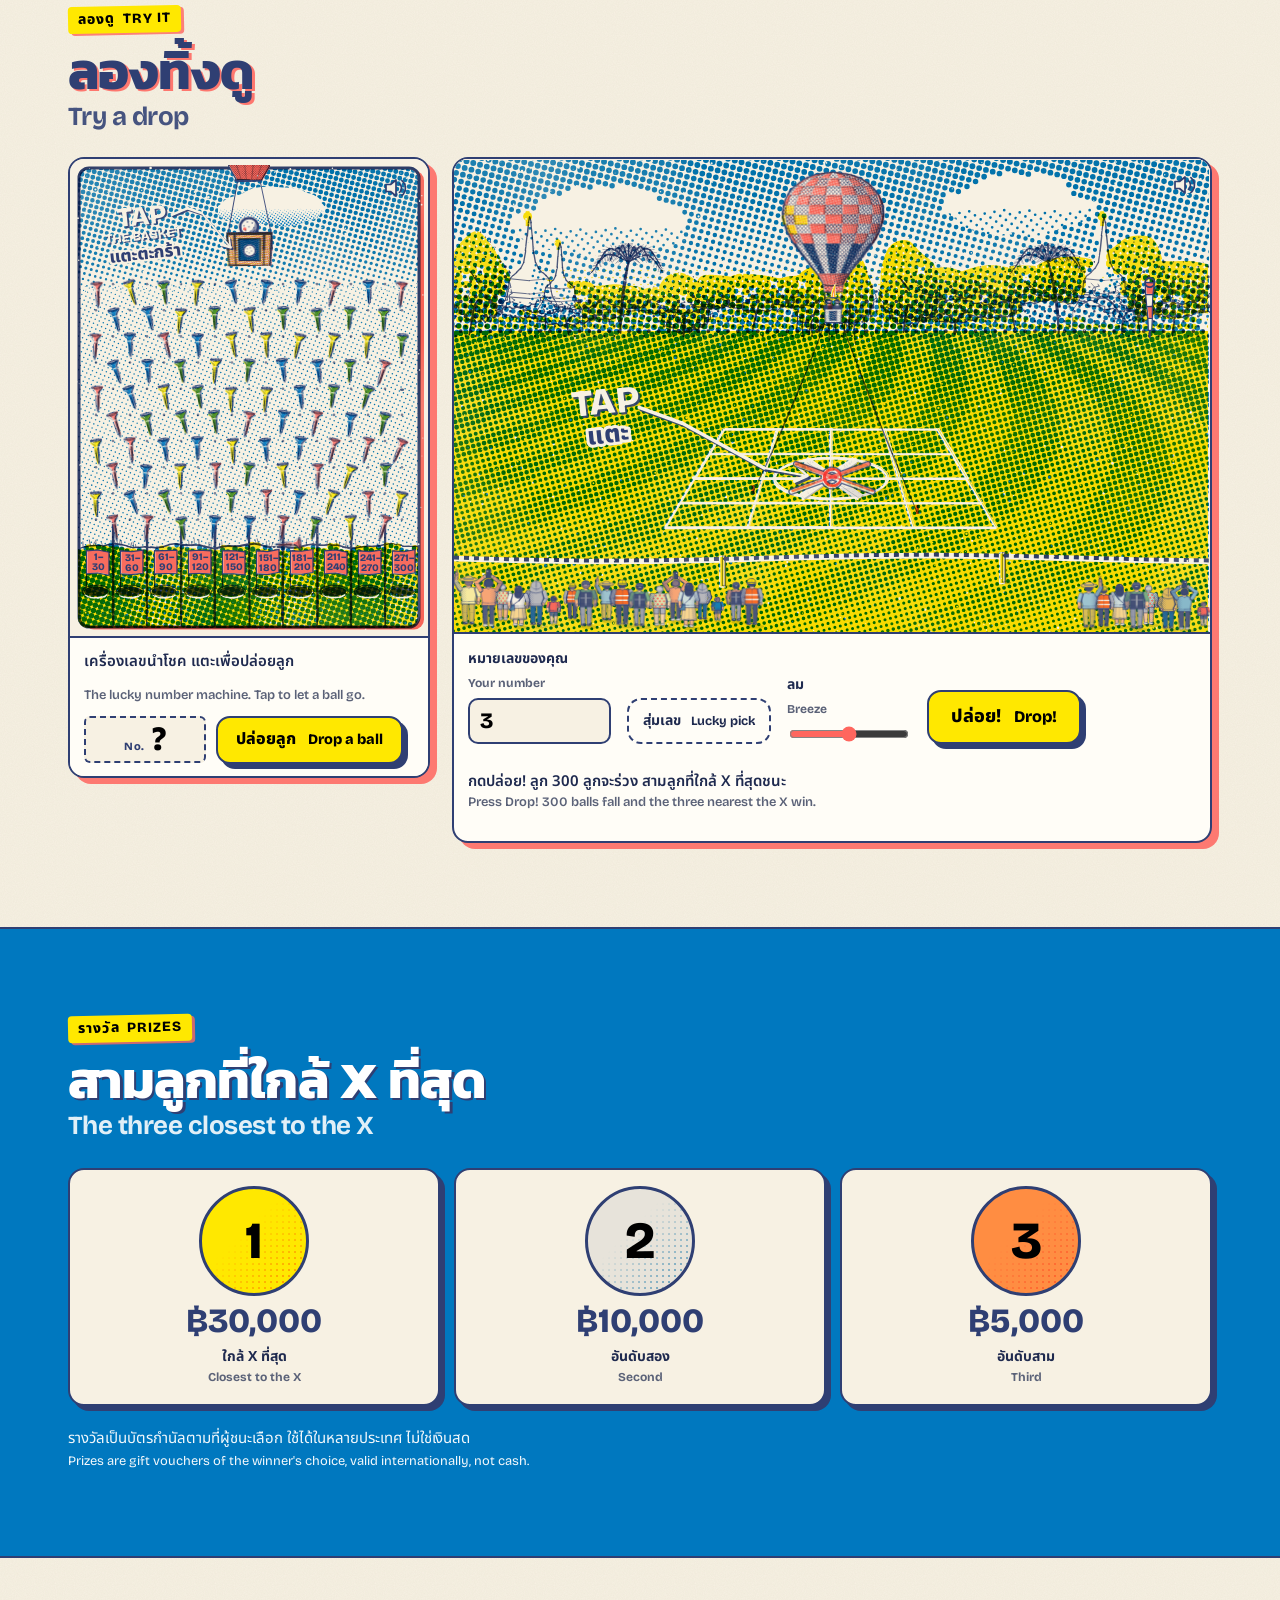
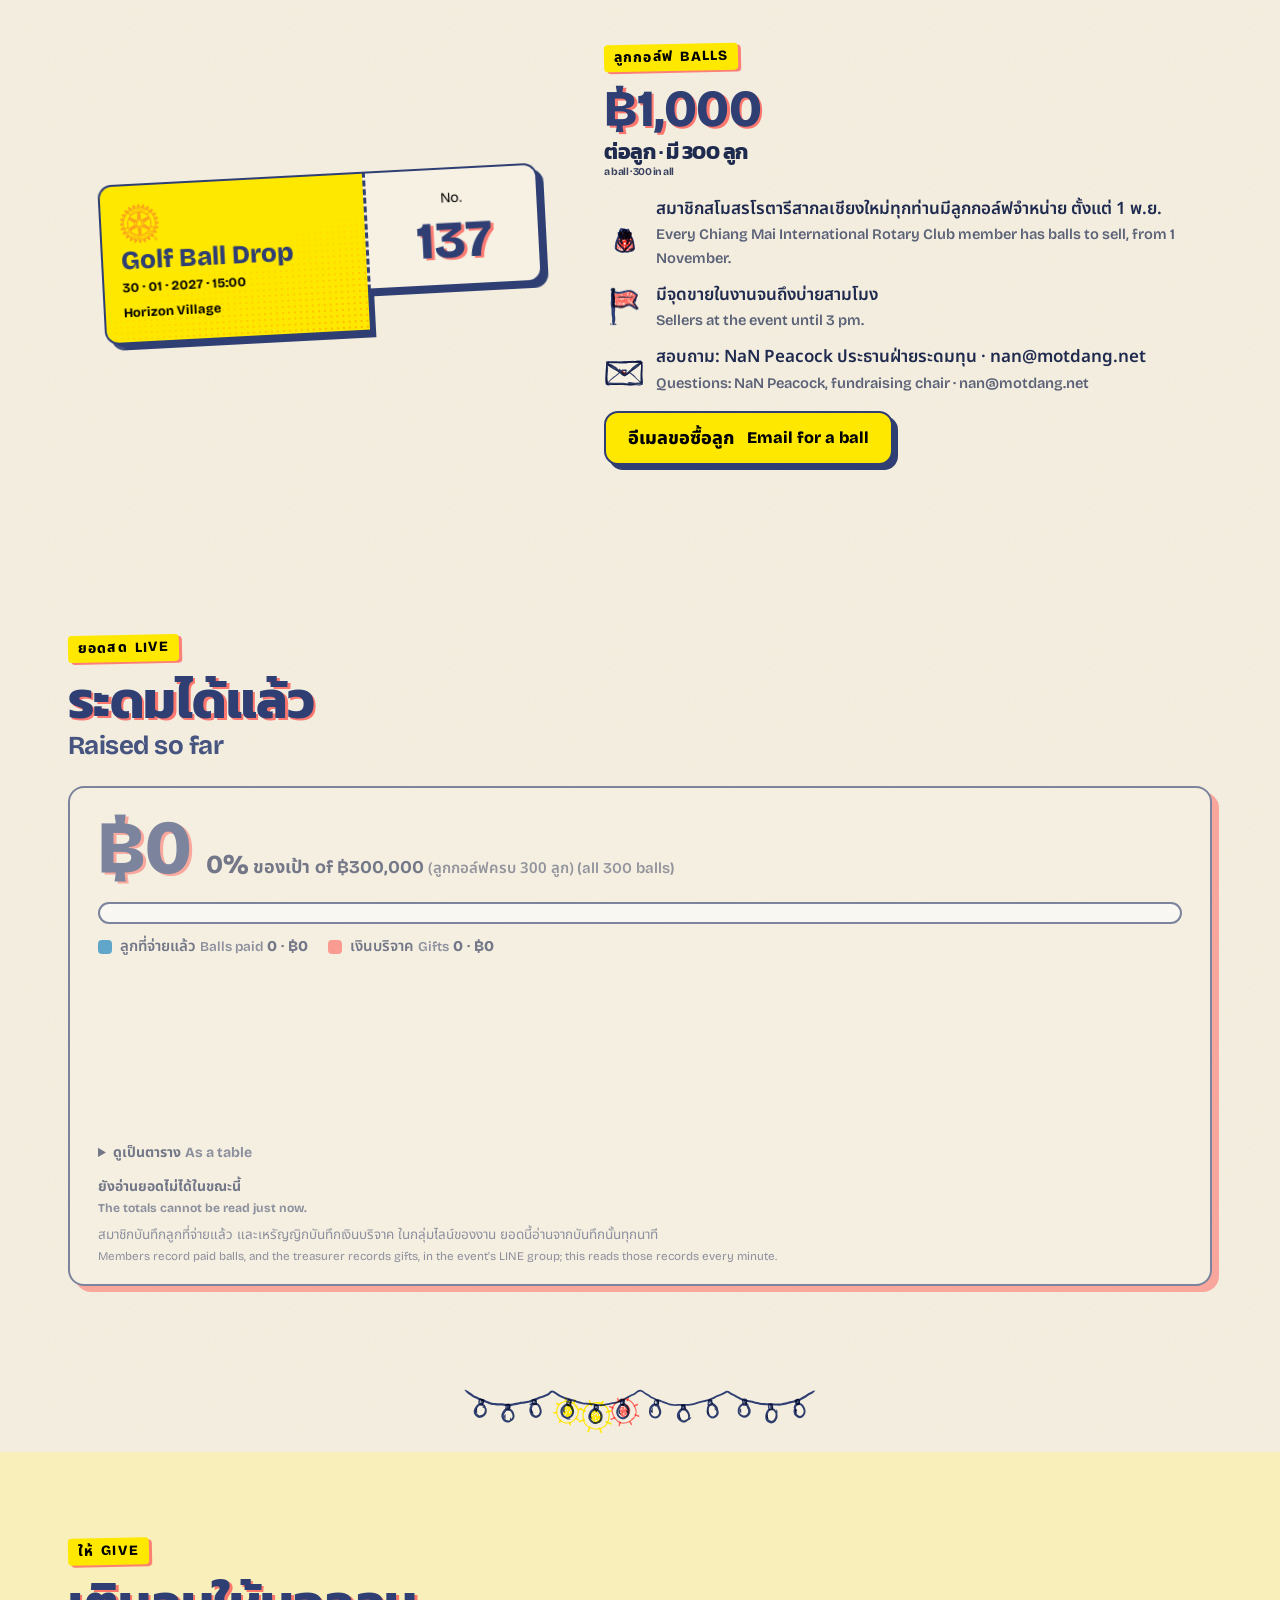
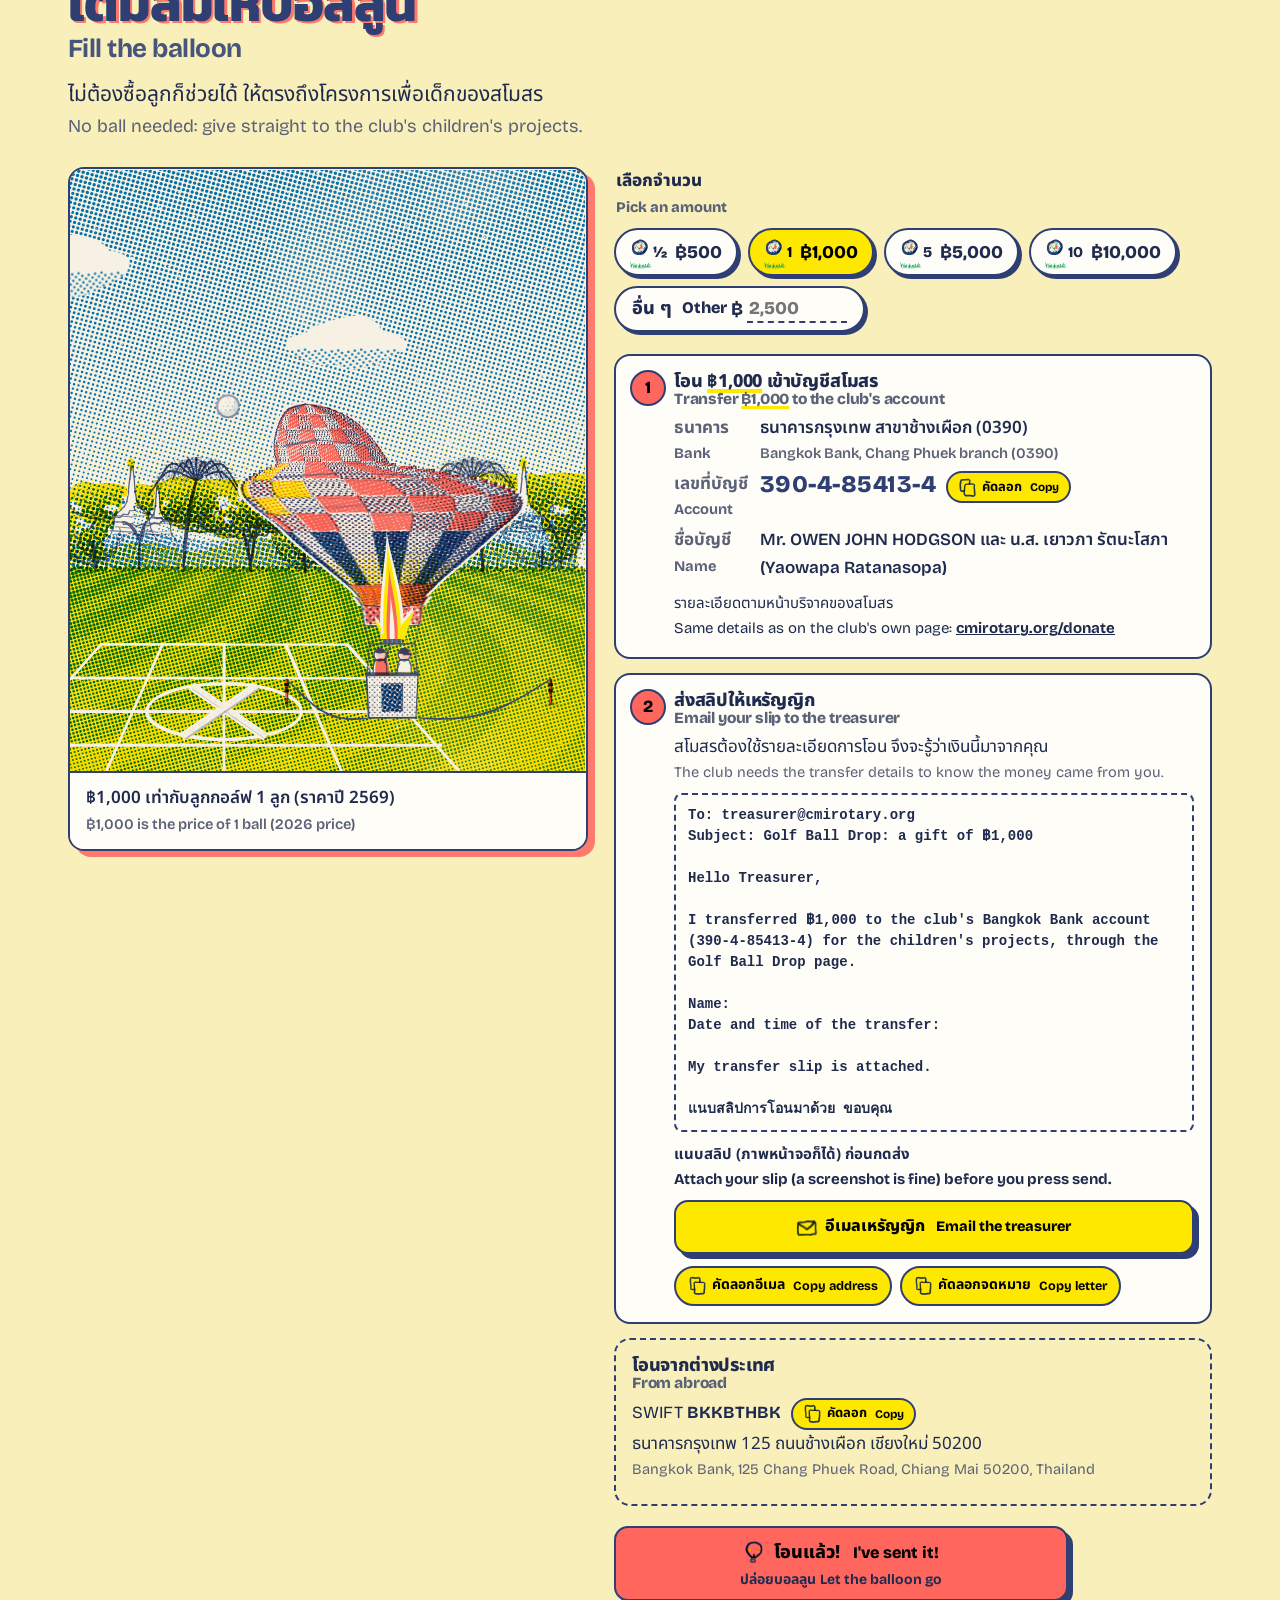
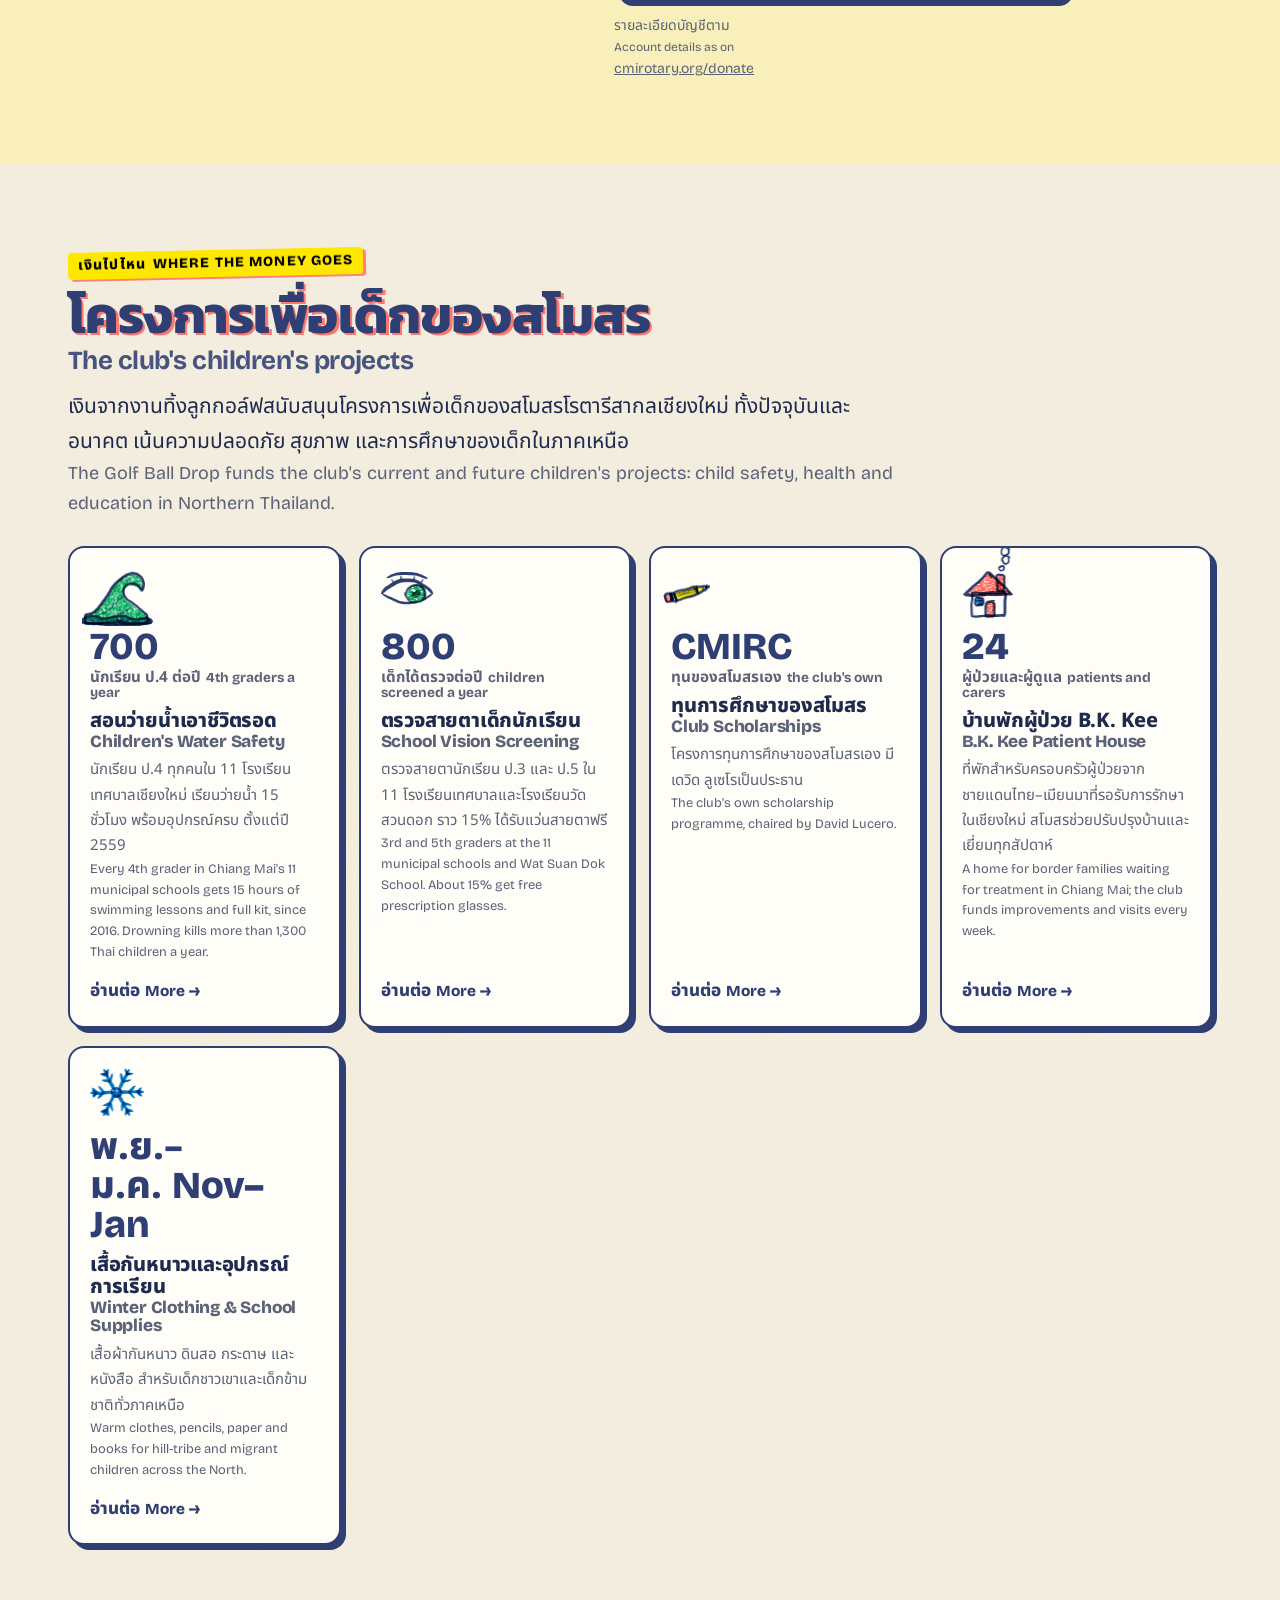
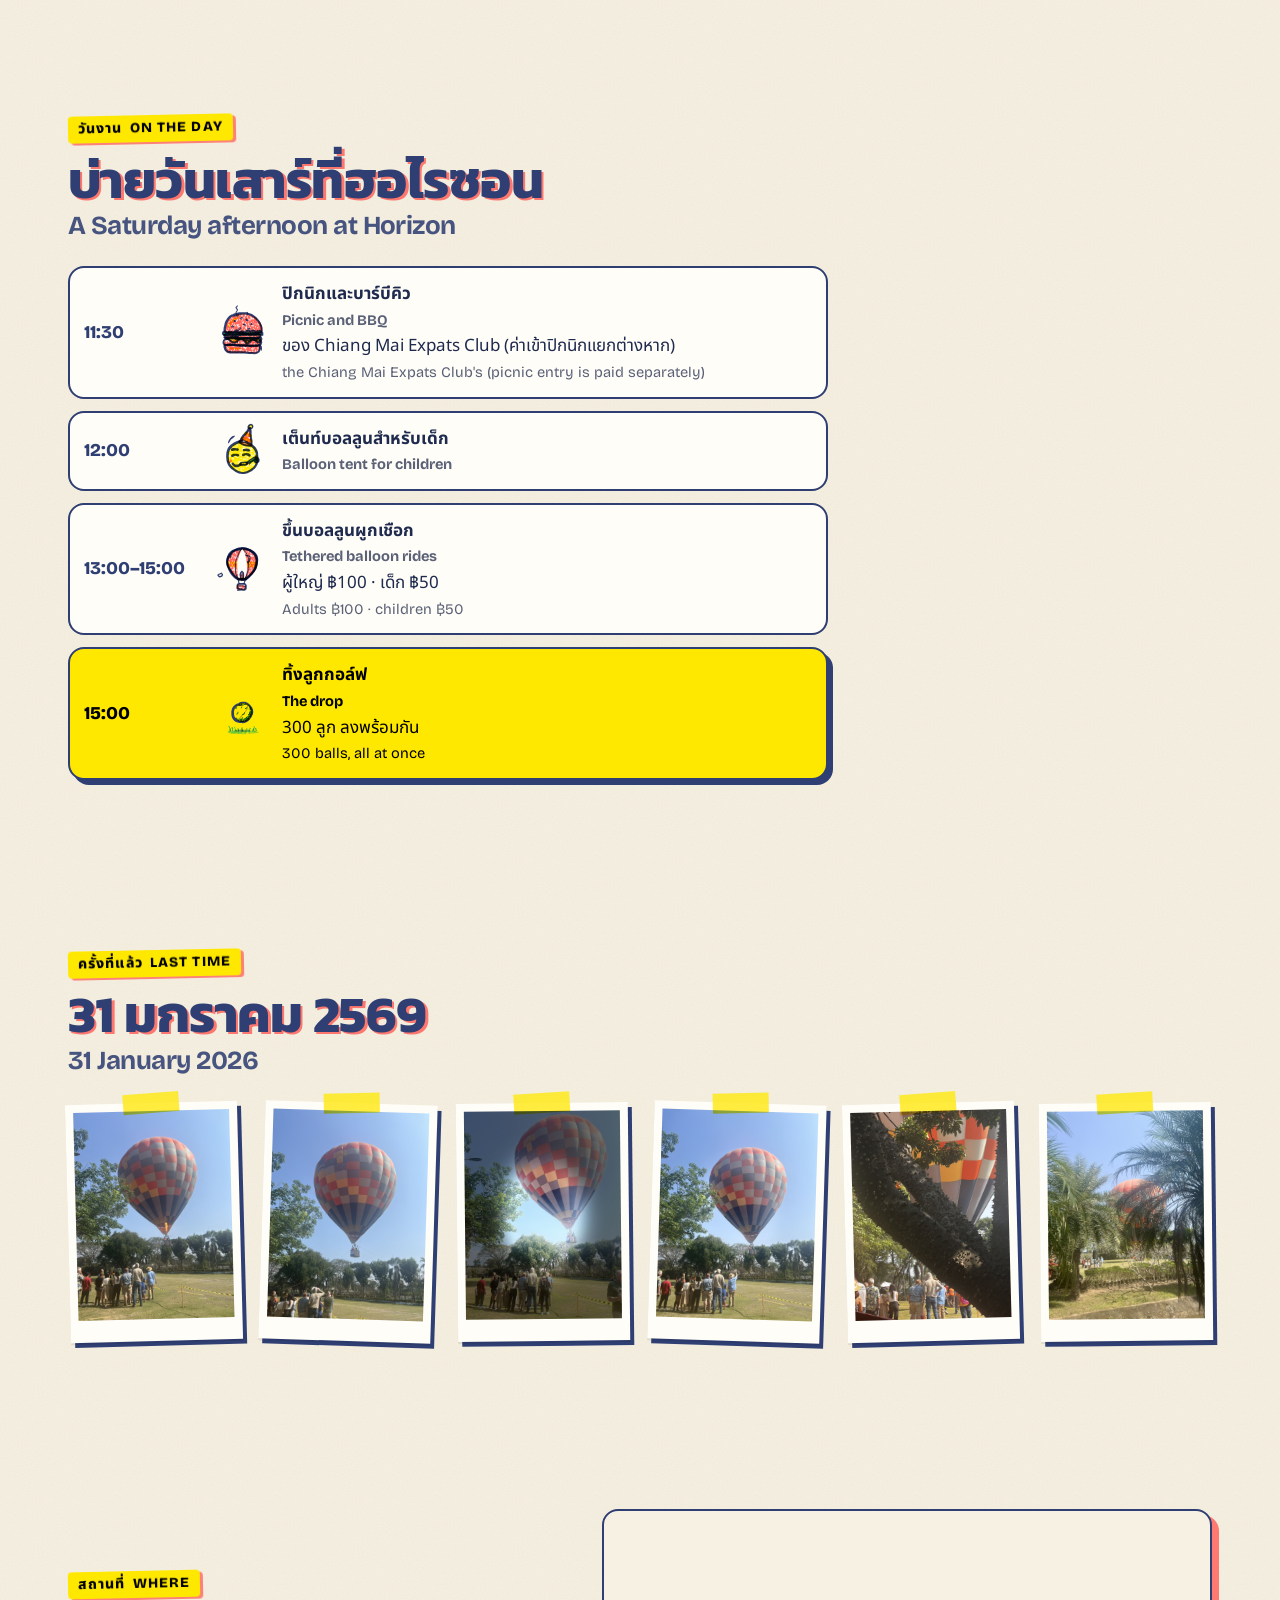
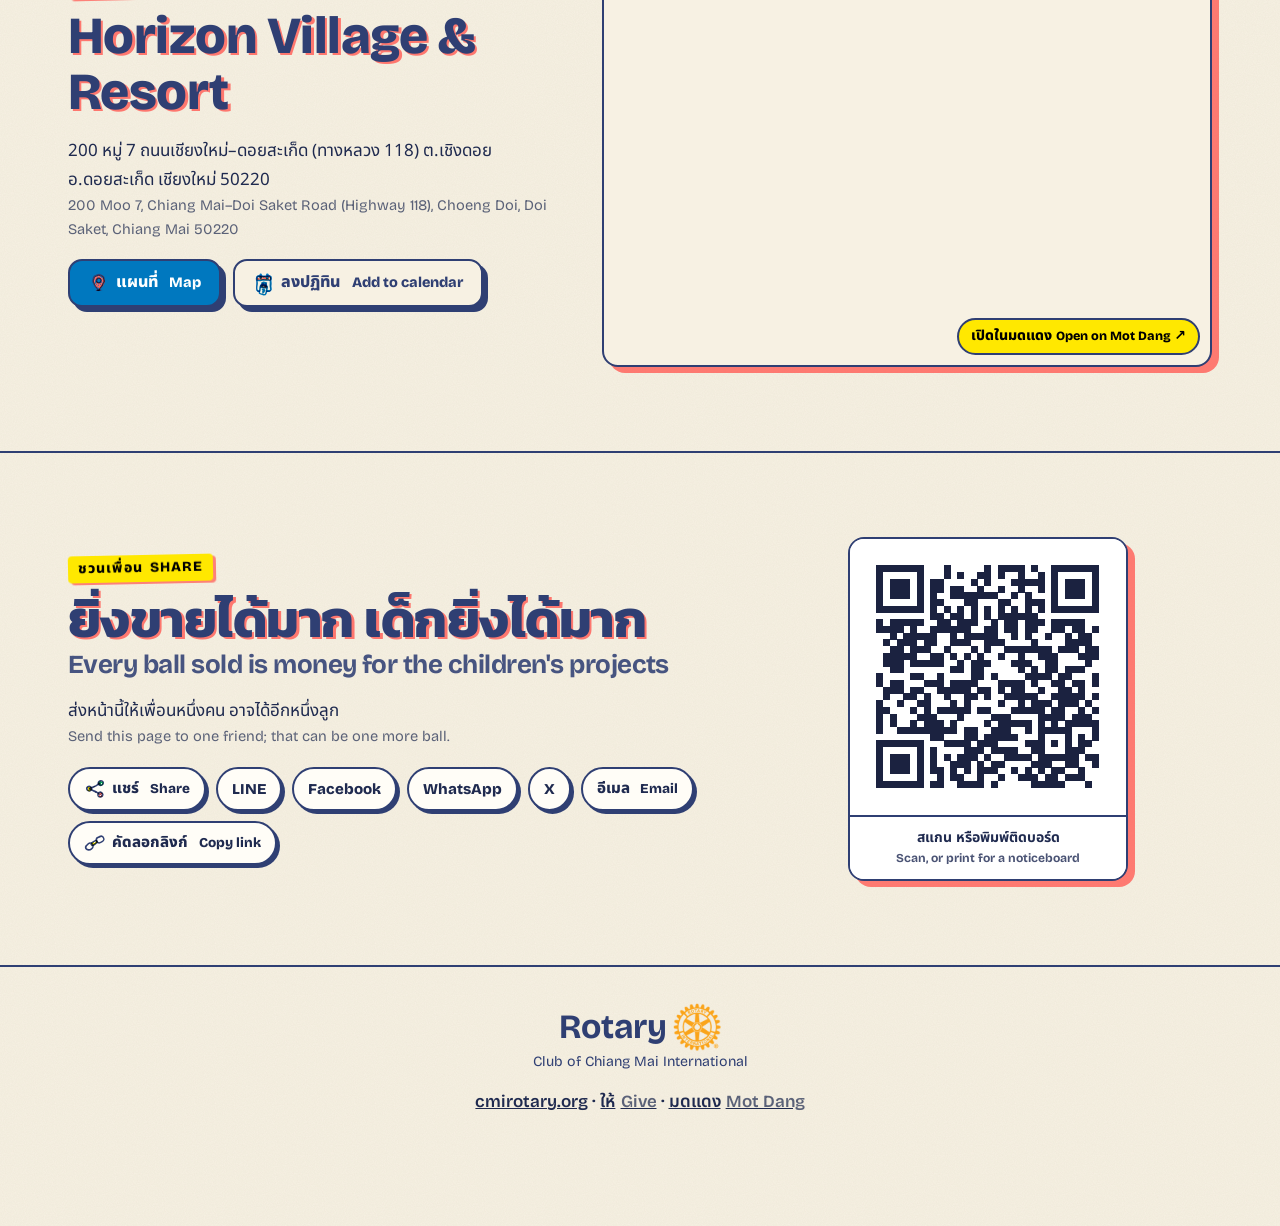
==== commit 90395a5d: "Riso redesign: a hero you play (the 2026 balloon, pull the cord for 300 balls, three crowned), a luc" ====
--- a/index.html
+++ b/index.html
@@ -1,12 +1,12 @@
 <!doctype html>
-<html lang="th" class="lang-both notranslate" translate="no">
+<html lang="th" class="lang-both notranslate" translate="no" data-look="picnic">
 <head>
 <meta charset="utf-8">
 <meta name="viewport" content="width=device-width,initial-scale=1,viewport-fit=cover">
 <meta name="google" content="notranslate">
 <title>งานทิ้งลูกกอล์ฟการกุศล 2570 · Golf Ball Drop 2027 · Chiang Mai International Rotary Club</title>
 <meta name="description" content="Saturday 30 January 2027, Horizon Village & Resort, Doi Saket. 300 numbered golf balls drop from a tethered hot-air balloon; the three closest to the X win. ฿1,000 a ball, for the Chiang Mai International Rotary Club's children's projects.">
-<meta name="theme-color" content="#17458f">
+<meta name="theme-color" content="#f7f1e3">
 <link rel="canonical" href="https://nanobotco.github.io/golf-ball-drop/">
 <meta property="og:type" content="website">
 <meta property="og:site_name" content="Chiang Mai International Rotary Club">
@@ -24,7 +24,11 @@
 <link rel="icon" href="img/rotary-wheel.png" type="image/png">
 <link rel="preconnect" href="https://fonts.googleapis.com">
 <link rel="preconnect" href="https://fonts.gstatic.com" crossorigin>
-<link href="https://fonts.googleapis.com/css2?family=Fraunces:ital,opsz,wght@0,9..144,500;0,9..144,700;1,9..144,500&family=Noto+Sans+Thai:wght@400;600;700&family=Noto+Serif+Thai:wght@600;700&display=swap" rel="stylesheet">
+<link href="https://fonts.googleapis.com/css2?family=Bricolage+Grotesque:opsz,wght@12..96,500;12..96,700;12..96,800&family=Kanit:wght@600;700&family=Noto+Sans+Thai:wght@400;600;700&display=swap" rel="stylesheet">
+<link rel="stylesheet" href="gbd.css">
+<link rel="stylesheet" href="css/hero.css">
+<link rel="stylesheet" href="css/toys.css">
+<link rel="stylesheet" href="css/give.css">
 <script type="application/ld+json">
 {
   "@context": "https://schema.org",
@@ -45,307 +49,19 @@
   "offers": {"@type": "Offer", "price": "1000", "priceCurrency": "THB", "url": "https://nanobotco.github.io/golf-ball-drop/#balls"}
 }
 </script>
-<style>
-:root{
-  /* Rotary royal blue, azure, sky and gold */
-  --royal:#17458f;--royal-d:#0c2a5c;--royal-dd:#081d42;--azure:#0067c8;--sky:#00a2e0;--gold:#f7a81b;--gold-l:#ffd36b;--glow:#fff1c2;
-  --lawn:#2f7a4a;--lawn-d:#1c4f30;
-  --paper:#f6f8fc;--panel:#ffffff;--ink:#14213d;--mute:#4f5d78;--rule:#dde4f0;
-  --c-deep:#17458f;--c-accent:#0067c8;--c-ink:#14213d;--c-mute:#4f5d78;--c-rule:#dde4f0;--c-soft:#edf2fa;--c-paper:#f6f8fc;
-  --shadow:0 10px 34px rgba(12,42,92,.10);
-  --r:18px;
-}
-@media (prefers-color-scheme:dark){:root:not([data-theme=light]){
-  --paper:#0b1630;--panel:#12224a;--ink:#eef3ff;--mute:#b4c2e0;--rule:#22386a;
-  --c-ink:#eef3ff;--c-mute:#b4c2e0;--c-rule:#22386a;--c-soft:#0f1d40;--c-paper:#0b1630;--c-accent:#5fb6ff;
-  --shadow:0 10px 34px rgba(0,0,0,.4);
-}}
-*{box-sizing:border-box}
-html{scroll-behavior:smooth;-webkit-text-size-adjust:100%}
-body{margin:0;background:var(--paper);color:var(--ink);font:17px/1.65 "Noto Sans Thai",system-ui,-apple-system,"Segoe UI",sans-serif}
-html.lang-th .en,html.lang-en .th{display:none!important}
-html.lang-both .en{display:block;color:var(--mute);font-size:.9em}
-html.lang-both :is(.top,.blue,.how) .en{color:inherit;opacity:.85}
-html.lang-both .hero .en{color:#e6f0ff;opacity:1}
-a{color:inherit;text-underline-offset:3px}
-h1,h2,h3{font-family:Fraunces,"Noto Serif Thai",Georgia,serif;font-weight:700;line-height:1.15;margin:0 0 .35em;letter-spacing:-.01em}
-h2{font-size:clamp(28px,4vw,44px)}
-h2 .en{font-weight:500;font-style:italic}
-.in{max-width:1120px;margin:0 auto;padding:0 max(16px,env(safe-area-inset-left))}
-.sec{padding:clamp(56px,8vw,96px) 0}
-.kick{font-size:13px;letter-spacing:.12em;text-transform:uppercase;font-weight:700;color:var(--c-accent);margin:0 0 10px}
-.blue .kick,.hero .kick,.how .kick{color:var(--gold)}
-:focus-visible{outline:3px solid var(--gold);outline-offset:3px;border-radius:6px}
-.ic{width:18px;height:18px;flex:none;fill:none;stroke:currentColor;stroke-width:1.8;stroke-linecap:round;stroke-linejoin:round}
-
-/* buttons */
-.btn{display:inline-flex;align-items:center;justify-content:center;gap:8px;min-height:48px;padding:0 22px;border-radius:999px;font:inherit;font-weight:700;font-size:16px;text-decoration:none;cursor:pointer;border:0;transition:transform .12s,filter .12s}
-.btn:hover{transform:translateY(-1px);filter:brightness(1.05)}
-.btn.gold{background:linear-gradient(180deg,#ffd36b,#f7a81b);color:#000;box-shadow:0 6px 24px rgba(247,168,27,.45),inset 0 1px 0 rgba(255,255,255,.6)}
-.btn.blue{background:var(--royal);color:#fff;box-shadow:0 6px 20px rgba(23,69,143,.35)}
-.btn.ghost{background:rgba(8,29,66,.38);color:#fff;border:1px solid rgba(255,255,255,.55)}
-.btn.ghost .en{opacity:1}
-.btn.soft{background:var(--c-soft);color:var(--ink);border:1px solid var(--rule)}
-.btn .en{display:inline!important;margin-left:.4em;font-size:.88em;opacity:.8;color:inherit!important}
-html.lang-th .btn .en,html.lang-en .btn .th{display:none!important}
-.cta{display:flex;flex-wrap:wrap;gap:12px}
-
-/* header */
-.top{position:sticky;top:0;z-index:30;background:rgba(12,42,92,.9);backdrop-filter:blur(12px);-webkit-backdrop-filter:blur(12px);color:#fff;border-bottom:2px solid var(--gold)}
-.top .in{display:flex;align-items:center;gap:12px;min-height:66px}
-.brand{display:flex;align-items:center;gap:10px;text-decoration:none;min-width:0;margin-right:auto}
-.club{display:flex;flex-direction:column;line-height:1.05;white-space:nowrap}
-.club .mark{display:flex;align-items:center;gap:6px}
-.club .mark img{width:34px;height:34px;flex:none}
-.club strong{font-family:Georgia,'Times New Roman',serif;font-size:30px;font-weight:700;letter-spacing:-.01em}
-.club small{font-size:12.5px;font-weight:600;letter-spacing:.03em;opacity:.92;margin-top:2px}
-.brand b{font-family:Fraunces,"Noto Serif Thai",serif;font-size:16px;white-space:nowrap;overflow:hidden;text-overflow:ellipsis;border-left:1px solid rgba(255,255,255,.3);padding-left:10px}
-.top .buy{min-height:38px;padding:0 16px;font-size:14px}
-.lang{display:flex;border:1px solid rgba(255,255,255,.3);border-radius:999px;padding:2px}
-.lang button{background:none;border:0;color:inherit;font:inherit;font-size:13px;font-weight:600;padding:6px 11px;border-radius:999px;cursor:pointer;min-height:34px}
-.lang button[aria-pressed=true]{background:var(--gold);color:#000}
-@media (max-width:900px){.brand b{display:none}}
-@media (max-width:640px){html.lang-both .top .buy .en{display:none!important}}
-@media (max-width:400px){.club small{font-size:11px}.club strong{font-size:25px}.club .mark img{width:28px;height:28px}}
-@media (max-width:420px){.top .buy{display:none}}
-
-/* hero sky: royal blue to gold */
-.hero{position:relative;overflow:hidden;color:#fff;cursor:crosshair;
-  background:
-    radial-gradient(55% 22% at 70% 100%,rgba(255,211,107,.6),transparent 70%),
-    linear-gradient(180deg,#081d42 0%,#0c2a5c 26%,#17458f 56%,#0d5fb8 80%,#0b66be 92%,#3f86c9 100%);
-  padding:clamp(40px,7vw,80px) 0 0;min-height:min(92vh,820px);display:flex;flex-direction:column}
-.hero a,.hero button{cursor:pointer}
-.stars{position:absolute;inset:0 0 50% 0;pointer-events:none}
-.stars i{position:absolute;width:2px;height:2px;border-radius:50%;background:#fff;opacity:.05;animation:tw 4s ease-in-out infinite}
-@keyframes tw{0%,100%{opacity:.05}50%{opacity:.9}}
-.hero-grid{position:relative;z-index:2;display:grid;grid-template-columns:1.05fr .95fr;gap:24px;align-items:center;flex:1}
-@media (max-width:820px){.hero-grid{grid-template-columns:1fr}.scene{order:-1;max-width:240px;margin:0 auto -10px}}
-.hero h1{font-size:clamp(44px,8vw,92px);margin:.1em 0 .2em;text-shadow:0 2px 30px rgba(247,168,27,.5)}
-.hero h1 .en{font-size:.46em;font-style:italic;font-weight:500;margin-top:.1em}
-.date{display:inline-flex;flex-wrap:wrap;gap:8px 14px;align-items:center;font-weight:600;font-size:15px;background:rgba(8,29,66,.45);border:1px solid rgba(247,168,27,.55);padding:8px 16px;border-radius:999px;margin:0}
-.date .dot{width:6px;height:6px;border-radius:50%;background:var(--gold);box-shadow:0 0 10px var(--gold)}
-.lede{font-size:clamp(18px,2.2vw,22px);line-height:1.55;max-width:30em;margin:18px 0 22px}
-.lede .en{font-size:.86em}
-.perks{list-style:none;padding:0;margin:0 0 24px;display:flex;flex-wrap:wrap;gap:8px}
-.perks li{background:rgba(255,255,255,.12);border:1px solid rgba(255,255,255,.25);border-radius:999px;padding:5px 14px;font-size:14px;font-weight:600}
-.perks .en{display:inline!important;margin-left:.35em}
-html.lang-th .perks .en,html.lang-en .perks .th{display:none!important}
-.hint{margin:16px 0 0;font-size:14px;font-weight:600}
-.hero .in{text-shadow:0 1px 12px rgba(8,29,66,.55)}
-.scene{position:relative;aspect-ratio:4/5;width:100%}
-.scene svg{width:100%;height:100%;overflow:visible}
-.bob{animation:bob 9s ease-in-out infinite;transform-origin:50% 80%}
-@keyframes bob{0%,100%{transform:translate(0,0) rotate(-2.5deg)}25%{transform:translate(12px,-18px) rotate(1deg)}50%{transform:translate(0,-32px) rotate(2.8deg)}75%{transform:translate(-12px,-14px) rotate(-.6deg)}}
-.scene svg{transform:translate(var(--tx,0px),var(--ty,0px)) rotate(var(--rot,0deg));transition:transform 1.4s cubic-bezier(.2,.8,.3,1)}
-.flame{animation:flame 1.6s ease-in-out infinite;transform-origin:200px 360px}
-@keyframes flame{0%,100%{opacity:.55;transform:scale(.9)}40%{opacity:1;transform:scale(1.15)}70%{opacity:.75;transform:scale(1)}}
-.halo{animation:halo 1.6s ease-in-out infinite}
-@keyframes halo{0%,100%{opacity:.35}40%{opacity:.75}}
-.fall{animation:fall 5.5s cubic-bezier(.45,0,.9,.6) infinite}
-.fall:nth-of-type(2){animation-delay:1.4s}.fall:nth-of-type(3){animation-delay:2.7s}.fall:nth-of-type(4){animation-delay:3.9s}
-@keyframes fall{0%{transform:translateY(0);opacity:0}8%{opacity:1}70%{transform:translateY(300px);opacity:1}100%{transform:translateY(300px);opacity:0}}
-.burner{position:absolute;left:18%;top:5%;width:64%;height:72%;border:0;background:none;border-radius:50% 50% 40% 40%;cursor:pointer;z-index:3}
-.scene .bob{transition:transform 2.4s ease-in-out}
-.scene.burn .bob{animation:none;transform:translateY(-34px);transition:transform 1.2s cubic-bezier(.2,.8,.3,1)}
-.scene.burn .flame{animation:none;transform:scale(1.9);opacity:1}
-.scene.burn .halo{animation:none;opacity:1}
-.fleet{position:absolute;inset:0;z-index:1;pointer-events:none}
-.fleet svg,.launch{position:absolute;aspect-ratio:100/112;height:auto;filter:drop-shadow(0 0 14px rgba(255,211,107,.5));animation:float var(--d) ease-in-out infinite alternate}
-@keyframes float{from{transform:translate(0,0) rotate(-2deg)}to{transform:translate(var(--x),var(--y)) rotate(2deg)}}
-.launch{z-index:4;pointer-events:none;animation:away var(--d) cubic-bezier(.3,0,.7,1) forwards}
-@keyframes away{0%{transform:translate(-50%,-50%) scale(.2);opacity:0}10%{transform:translate(-50%,-60%) scale(1);opacity:1}50%{transform:translate(calc(-50% + var(--x)),-60vh)}100%{transform:translate(calc(-50% - var(--x)),-130vh);opacity:0}}
-.motes{position:absolute;inset:0;pointer-events:none;z-index:3}
-.motes i{position:absolute;bottom:-10px;width:5px;height:5px;border-radius:50%;background:radial-gradient(circle,#fff4c4,rgba(247,168,27,0) 70%);animation:rise linear infinite}
-@keyframes rise{from{transform:translateY(0);opacity:0}15%{opacity:1}to{transform:translateY(-70vh) translateX(30px);opacity:0}}
-.pile{position:absolute;inset:0;width:100%;height:100%;z-index:2;pointer-events:none}
-.hills{position:relative;z-index:1;display:block;width:100%;height:auto;margin-top:-6%}
-@media (max-width:820px){.hills{margin-top:22px;min-height:88px}}
-
-/* how */
-.how{background:var(--lawn-d);color:#f2f7ee}
-.steps{display:grid;grid-template-columns:repeat(3,1fr);gap:18px;margin-top:28px}
-@media (max-width:760px){.steps{grid-template-columns:1fr}}
-.step{background:rgba(255,255,255,.06);border:1px solid rgba(247,168,27,.3);border-radius:var(--r);padding:22px;display:grid;grid-template-columns:72px 1fr;gap:16px;align-items:center}
-.step svg{width:72px;height:72px}
-.step p{margin:0;font-size:18px;font-weight:600;line-height:1.4}
-.step p .en{font-weight:400;font-size:.88em;margin-top:4px}
-.step small{display:block;font-family:Fraunces,serif;font-style:italic;color:var(--gold-l);font-size:15px;margin-bottom:2px}
-.away{margin:24px 0 0;font-size:18px;font-weight:600;color:var(--gold-l)}
-
-/* game */
-.game{background:linear-gradient(180deg,var(--lawn-d),#12361f 30%,var(--paper) 30%)}
-.board{background:var(--panel);border-radius:24px;box-shadow:var(--shadow);overflow:hidden;border:1px solid var(--rule)}
-.board canvas{display:block;width:100%;height:clamp(320px,52vw,500px);touch-action:manipulation;background:#17458f}
-.controls{display:flex;flex-wrap:wrap;align-items:end;gap:12px;padding:18px 20px;border-top:1px solid var(--rule)}
-.controls label{display:grid;gap:4px;font-size:14px;font-weight:600;color:var(--mute)}
-.controls input{font:inherit;font-size:24px;font-weight:700;width:6.2em;min-height:48px;padding:4px 14px;border-radius:14px;border:2px solid var(--rule);background:var(--paper);color:var(--ink);font-variant-numeric:tabular-nums}
-.result{flex:1 1 260px;min-height:48px;display:flex;align-items:center;gap:12px;flex-wrap:wrap;font-size:17px;font-weight:600;margin:0}
-.result .en{display:block}
-.result:empty::before{content:"ใส่หมายเลข 1–300 แล้วกดปล่อย · Pick 1–300 and drop";color:var(--mute);font-weight:400}
-
-/* projects */
-.projects .lead{font-size:clamp(18px,2vw,21px);max-width:40em}
-.pgrid{display:grid;grid-template-columns:repeat(auto-fit,minmax(250px,1fr));gap:18px;margin-top:30px}
-.proj{display:flex;flex-direction:column;background:var(--panel);border:1px solid var(--rule);border-top:5px solid var(--royal);border-radius:var(--r);padding:22px;box-shadow:var(--shadow);text-decoration:none;color:var(--ink);transition:transform .15s,border-color .15s}
-.proj:hover{transform:translateY(-3px);border-top-color:var(--gold)}
-.proj .n{font-family:Fraunces,serif;font-size:40px;font-weight:700;line-height:1;color:var(--royal)}
-@media (prefers-color-scheme:dark){:root:not([data-theme=light]) .proj .n{color:var(--gold-l)}}
-.proj .n small{font-size:.42em;font-weight:500;font-style:italic;color:var(--mute)}
-.proj h3{font-size:19px;margin:12px 0 6px}
-.proj h3 .en{font-family:"Noto Sans Thai",sans-serif;font-weight:600;font-size:.82em}
-.proj p{margin:0;font-size:15px;color:var(--mute)}
-.proj p .en{font-size:.95em}
-.proj .more{margin-top:auto;padding-top:14px;font-size:14px;font-weight:700;color:var(--c-accent)}
-.proj .more .en{display:inline!important;margin-left:.3em}
-html.lang-th .proj .more .en,html.lang-en .proj .more .th{display:none!important}
-.give{margin-top:30px;display:flex;flex-wrap:wrap;align-items:center;gap:16px;background:linear-gradient(120deg,var(--royal),var(--azure));color:#fff;border-radius:22px;padding:24px 26px}
-.give p{margin:0;flex:1 1 300px;font-size:18px;font-weight:600}
-.give .en{color:#fff!important}
-
-/* afternoon */
-.timeline{list-style:none;margin:28px 0 0;padding:0;display:grid;gap:14px;max-width:780px}
-.timeline li{display:grid;grid-template-columns:minmax(120px,max-content) 1fr;gap:18px;align-items:baseline;background:var(--panel);border:1px solid var(--rule);border-radius:var(--r);padding:16px 20px;box-shadow:var(--shadow)}
-.timeline time{font-family:Fraunces,serif;font-size:24px;font-weight:700;color:var(--c-accent);font-variant-numeric:tabular-nums;white-space:nowrap}
-.timeline li.peak{background:linear-gradient(120deg,var(--royal-d),var(--royal) 55%,var(--azure));color:#fff;border:0;box-shadow:0 12px 40px rgba(0,103,200,.35)}
-.timeline li.peak time{color:var(--gold-l)}
-.timeline li.peak .en{color:#fff}
-.timeline b{font-size:18px}
-.timeline small{display:block;font-size:14px;color:var(--mute)}
-@media (max-width:520px){.timeline li{grid-template-columns:1fr;gap:2px}}
-
-/* prizes */
-.blue{background:radial-gradient(70% 60% at 50% 0%,#0067c8,#17458f 55%,#0c2a5c);color:#fff}
-.blue .en{color:#fff!important}
-.medals{display:grid;grid-template-columns:1.15fr 1fr 1fr;gap:18px;margin-top:30px;align-items:end}
-@media (max-width:760px){.medals{grid-template-columns:1fr}}
-.medal{text-align:center;padding:28px 18px 24px;border-radius:24px;background:rgba(255,255,255,.07);border:1px solid rgba(247,168,27,.35)}
-.medal .disc{width:96px;height:96px;margin:0 auto 14px;border-radius:50%;display:grid;place-items:center;font-family:Fraunces,serif;font-weight:700;font-size:34px;color:#14213d;box-shadow:0 0 0 6px rgba(255,255,255,.08),0 0 40px var(--g)}
-.medal.g1{--g:rgba(247,168,27,.9);padding-top:40px}.medal.g1 .disc{width:118px;height:118px;font-size:42px;background:radial-gradient(circle at 35% 30%,#fff3c4,#f7a81b 50%,#c47d00)}
-.medal.g2{--g:rgba(220,230,250,.5)}.medal.g2 .disc{background:radial-gradient(circle at 35% 30%,#fff,#d6deef 45%,#8f9cb8)}
-.medal.g3{--g:rgba(230,150,100,.5)}.medal.g3 .disc{background:radial-gradient(circle at 35% 30%,#ffe2cc,#e3a072 45%,#a8623a)}
-.amt{font-family:Fraunces,serif;font-size:clamp(32px,4vw,44px);font-weight:700;line-height:1;color:var(--gold-l)}
-.medal.g1 .amt{font-size:clamp(40px,5vw,56px);text-shadow:0 0 24px rgba(247,168,27,.6)}
-.medal p{margin:8px 0 0}
-.fine{margin-top:22px;font-size:15px;opacity:.9;max-width:44em}
-
-/* balls */
-.tix{display:grid;grid-template-columns:auto 1fr;gap:clamp(20px,5vw,56px);align-items:center}
-@media (max-width:760px){.tix{grid-template-columns:1fr}}
-.ticket{position:relative;width:min(320px,100%);aspect-ratio:1.7;border-radius:20px;background:linear-gradient(135deg,#fff7e3,#ffd36b);color:#14213d;box-shadow:var(--shadow),0 0 0 1px rgba(160,100,30,.2);display:grid;grid-template-columns:1fr 92px;overflow:hidden;transform:rotate(-3deg)}
-.ticket::after{content:"";position:absolute;right:92px;top:10px;bottom:10px;border-left:2px dashed rgba(23,69,143,.35)}
-.ticket .l{padding:18px 20px;display:flex;flex-direction:column;justify-content:space-between}
-.ticket .l img{width:44px;height:44px}
-.ticket .l small{font-size:12px;letter-spacing:.1em;text-transform:uppercase;font-weight:700;opacity:.75}
-.ticket .r{display:grid;place-items:center;font-family:Fraunces,serif;font-weight:700;font-size:30px;background:rgba(255,255,255,.45);color:var(--royal)}
-.big{font-family:Fraunces,serif;font-size:clamp(46px,7vw,72px);font-weight:700;line-height:1;margin:0;color:var(--royal)}
-@media (prefers-color-scheme:dark){:root:not([data-theme=light]) .big{color:var(--gold-l)}}
-.big small{font-size:.38em;font-weight:500;color:var(--mute);font-style:italic}
-.ways{list-style:none;padding:0;margin:18px 0;display:grid;gap:10px}
-.ways li{display:flex;gap:12px;align-items:flex-start;background:var(--panel);border:1px solid var(--rule);border-radius:14px;padding:12px 16px}
-.ways li::before{content:"";flex:none;width:10px;height:10px;border-radius:50%;background:var(--gold);margin-top:.55em;box-shadow:0 0 0 4px rgba(247,168,27,.2)}
-
-/* where */
-.where{display:grid;grid-template-columns:1fr 1fr;gap:28px;align-items:center}
-@media (max-width:760px){.where{grid-template-columns:1fr}}
-.where figure{margin:0;border-radius:22px;overflow:hidden;box-shadow:var(--shadow);position:relative}
-.where figure img{display:block;width:100%;height:auto}
-.where figcaption{position:absolute;left:12px;bottom:10px;font-size:12px;color:#fff;background:rgba(8,29,66,.82);padding:3px 10px;border-radius:999px}
-
-.doodle{position:relative;margin-top:28px;height:clamp(300px,48vw,460px);border-radius:22px;overflow:hidden;box-shadow:var(--shadow);border:3px solid var(--royal);background:#f5ecd7}
-.doodle iframe{position:absolute;inset:0;width:100%;height:100%;border:0}
-.doodle-open{position:absolute;inset:0;display:flex;align-items:flex-end;justify-content:flex-end;padding:14px;text-decoration:none}
-.doodle-open .chip{display:inline-flex;align-items:center;gap:6px;min-height:44px;padding:0 18px;border-radius:999px;background:var(--royal);color:#fff;font-weight:700;font-size:15px;box-shadow:0 6px 18px rgba(8,29,66,.35)}
-.doodle-open .chip .en{display:inline!important;color:#fff!important;margin-left:.3em}
-html.lang-th .doodle-open .chip .en,html.lang-en .doodle-open .chip .th{display:none!important}
-.doodle-open:hover .chip,.doodle-open:focus-visible .chip{background:var(--azure)}
-
-/* cute clicks */
-.fleet svg{pointer-events:auto;cursor:pointer}
-.hero-grid{pointer-events:none}.hero-grid>*{pointer-events:auto}
-.tap{cursor:pointer}
-@keyframes boing{0%{transform:scale(1)}30%{transform:scale(1.18,.86)}55%{transform:scale(.9,1.12) translateY(-8px)}80%{transform:scale(1.04,.97)}100%{transform:scale(1)}}
-.boing{animation:boing .7s cubic-bezier(.3,1.6,.5,1)!important}
-@keyframes spin{to{transform:rotate(360deg)}}
-.spin{animation:spin .9s cubic-bezier(.3,1.4,.5,1)}
-@keyframes flipY{0%{transform:perspective(400px) rotateY(0)}100%{transform:perspective(400px) rotateY(360deg)}}
-.flip{animation:flipY .8s ease-in-out}
-@keyframes hop{0%,100%{translate:0 0;rotate:0deg}30%{translate:0 -40px;rotate:-12deg}60%{translate:0 -54px;rotate:10deg}}
-.hop{animation:hop 1s cubic-bezier(.3,1.4,.5,1)!important}
-@keyframes shake{0%,100%{transform:rotate(-3deg)}20%{transform:rotate(4deg) scale(1.05)}40%{transform:rotate(-6deg)}60%{transform:rotate(5deg) scale(1.04)}80%{transform:rotate(-4deg)}}
-.ticket.shake{animation:shake .6s ease-in-out}
-.spark{position:fixed;z-index:200;width:9px;height:9px;pointer-events:none;border-radius:50%;animation:spark .9s ease-out forwards}
-.spark.star{border-radius:0;clip-path:polygon(50% 0,61% 39%,100% 50%,61% 61%,50% 100%,39% 61%,0 50%,39% 39%)}
-@keyframes spark{from{transform:translate(0,0) scale(1);opacity:1}to{transform:translate(var(--dx),var(--dy)) scale(.3);opacity:0}}
-.where figure img{transition:transform 1.2s cubic-bezier(.2,.8,.3,1)}
-.where figure.zoom img{transform:scale(1.12)}
-@media (prefers-reduced-motion:reduce){.boing,.spin,.flip,.hop,.ticket.shake{animation:none!important}.spark{display:none}}
-
-/* last time */
-.photos{display:grid;grid-template-columns:repeat(auto-fill,minmax(150px,1fr));gap:10px;margin-top:26px}
-.ph{padding:0;border:0;background:none;cursor:zoom-in;border-radius:14px;overflow:hidden;box-shadow:var(--shadow);aspect-ratio:3/4}
-.ph img{display:block;width:100%;height:100%;object-fit:cover;transition:transform .5s}
-.ph:hover img{transform:scale(1.05)}
-.lb{padding:0;border:0;background:none;max-width:min(92vw,620px);max-height:92vh;cursor:zoom-out}
-.lb::backdrop{background:rgba(8,29,66,.85)}
-.lb img{display:block;max-width:100%;max-height:92vh;border-radius:14px}
-@media (prefers-reduced-motion:reduce){.ph img{transition:none}}
-
-/* share */
-.share{background:linear-gradient(180deg,var(--royal-dd),var(--royal));color:#fff;padding:clamp(48px,7vw,80px) 0}
-.share .en{color:#dbe9ff!important}
-.share-grid{display:grid;grid-template-columns:1fr auto;gap:28px;align-items:center}
-@media (max-width:760px){.share-grid{grid-template-columns:1fr}}
-.share-row{display:flex;flex-wrap:wrap;gap:10px;margin-top:18px}
-.sh{display:inline-flex;align-items:center;gap:8px;min-height:46px;padding:0 18px;border-radius:999px;border:1px solid rgba(255,255,255,.35);background:rgba(255,255,255,.1);color:#fff;font:inherit;font-weight:600;font-size:15px;text-decoration:none;cursor:pointer}
-.sh:hover{background:rgba(255,255,255,.2)}
-.sh.line{background:#06c755;border-color:#06c755;color:#081d42}
-.sh.fb{background:#145dbf;border-color:#145dbf}
-.sh.wa{background:#25d366;border-color:#25d366;color:#0b2b16}
-.sh.native{background:var(--gold);border-color:var(--gold);color:#000}
-.btn.gold .en,.btn.gold .th,.sh.native .en,.lang button[aria-pressed=true]{color:#000!important;opacity:1!important}
-.sh[hidden]{display:none}
-html.lang-both .sh .en{display:inline!important;margin-left:.35em;opacity:.8;font-size:.92em;color:inherit!important}
-.qr{background:#fff;border-radius:20px;padding:14px;text-align:center;color:#14213d;width:200px}
-.qr img{width:172px;height:172px;display:block}
-.qr small{display:block;font-size:12px;font-weight:600;margin-top:6px}
-.qr .en{color:#4f5d78!important}
-
-/* sticky bar on phones */
-.dock{position:fixed;left:0;right:0;bottom:0;z-index:25;display:none;gap:10px;padding:10px 12px calc(10px + env(safe-area-inset-bottom));background:rgba(8,29,66,.92);backdrop-filter:blur(10px);-webkit-backdrop-filter:blur(10px);border-top:2px solid var(--gold);transform:translateY(110%);transition:transform .25s}
-.dock.on{transform:none}
-.dock .btn{flex:1;min-height:46px;font-size:15px;padding:0 12px}
-@media (max-width:760px){.dock{display:flex}body{padding-bottom:76px}}
-
-footer{background:var(--royal-dd);color:#c9d6ef;padding:36px 0 calc(36px + env(safe-area-inset-bottom));font-size:14px}
-footer .in{display:flex;flex-wrap:wrap;gap:18px 28px;align-items:center;justify-content:space-between}
-footer .sig{display:flex;flex-direction:column;text-decoration:none;color:#fff;line-height:1.05}
-footer .sig .mark{display:flex;align-items:center;gap:10px}
-footer .sig strong{font-family:Georgia,'Times New Roman',serif;font-size:clamp(40px,7vw,56px);font-weight:700}
-footer .sig img{width:clamp(44px,7vw,56px);height:auto}
-footer .sig small{font-size:clamp(15px,2.2vw,19px);font-weight:600;margin-top:4px;color:#e6f0ff}
-footer a{color:var(--gold-l)}
-footer .en{display:inline!important;margin-left:.4em}
-html.lang-th footer .en,html.lang-en footer .th{display:none!important}
-footer p{margin:0}
-#toast{position:fixed;bottom:90px;left:50%;transform:translateX(-50%) translateY(160px);background:var(--royal-dd);color:#fff;padding:10px 22px;border-radius:999px;font-size:14px;transition:transform .2s;z-index:99;pointer-events:none;max-width:calc(100vw - 32px);border:1px solid var(--gold)}
-#toast.show{transform:translateX(-50%) translateY(0)}
-
-@media (prefers-reduced-motion:reduce){
-  html{scroll-behavior:auto}
-  .bob,.flame,.halo,.fall,.stars i,.motes i,.fleet svg{animation:none!important}
-  .fall{opacity:0}
-  .btn,.proj{transition:none}
-}
-@media print{.top,.share-row,.motes,.stars,.fleet,canvas,.controls,.dock{display:none!important}.hero,.how,.blue,.share{background:#fff!important;color:#000!important}}
-</style>
+<script src="js/dingbats.js" defer></script>
+<script type="module" src="js/main.js"></script>
 </head>
 <body>
+<a class="skip" href="#main"><span class="th">ข้ามไปเนื้อหา</span><span class="en">Skip to content</span></a>
 
 <header class="top">
   <div class="in">
-    <a class="brand" href="#top"><span class="club" aria-label="Rotary Club of Chiang Mai International"><span class="mark"><strong>Rotary</strong><img class="wheel" src="img/rotary-wheel.png" alt="" width="34" height="34"></span><small>Club of Chiang Mai International</small></span><b><span class="th">ทิ้งลูกกอล์ฟ 2570</span><span class="en">Golf Ball Drop 2027</span></b></a>
-    <a class="btn gold buy" href="#balls"><span class="th">ซื้อลูก</span><span class="en">Get a ball</span></a>
+    <a class="brand" href="#top" aria-label="Rotary Club of Chiang Mai International"><span class="mark"><strong>Rotary</strong><img class="wheel" src="img/rotary-wheel.png" alt="" width="30" height="30"></span><small>Club of Chiang Mai International</small></a>
+    <nav class="acts" aria-label="ทางลัด · Shortcuts">
+      <a class="btn sun" href="#balls"><span class="th">ซื้อลูก</span><span class="en">Get a ball</span></a>
+      <a class="btn warm" href="#give"><span class="th">ให้</span><span class="en">Give</span></a>
+    </nav>
     <div class="lang" role="group" aria-label="ภาษา · Language">
       <button type="button" data-set="th">ไทย</button>
       <button type="button" data-set="both" aria-pressed="true">ไทย+EN</button>
@@ -354,112 +70,192 @@
   </div>
 </header>
 
-<main id="top">
-
-<section class="hero" aria-labelledby="h1">
-  <div class="stars" aria-hidden="true"></div>
-  <div class="motes" aria-hidden="true"></div>
-  <canvas class="pile" id="pile" aria-hidden="true"></canvas>
-  <svg width="0" height="0" style="position:absolute" aria-hidden="true"><defs>
-    <clipPath id="mc"><path d="M50 4C26 4 12 22 12 42c0 18 14 34 29 48h18c15-14 29-30 29-48C88 22 74 4 50 4z"/></clipPath>
-    <linearGradient id="mshade" x1="0" x2="1"><stop offset="0" stop-color="#000" stop-opacity=".25"/><stop offset=".45" stop-color="#fff" stop-opacity=".2"/><stop offset="1" stop-color="#000" stop-opacity=".3"/></linearGradient>
-    <symbol id="mini" viewBox="0 0 100 112"><g clip-path="url(#mc)"><path d="M47.0 2.0L47.2 2.0L23.4 13.3L21.3 13.3z" fill="currentColor"/><path d="M47.2 2.0L47.9 2.0L29.7 13.3L23.4 13.3z" fill="#555a6e"/><path d="M47.9 2.0L48.9 2.0L39.0 13.3L29.7 13.3z" fill="currentColor"/><path d="M48.9 2.0L50.0 2.0L50.0 13.3L39.0 13.3z" fill="#555a6e"/><path d="M50.0 2.0L51.1 2.0L61.0 13.3L50.0 13.3z" fill="currentColor"/><path d="M51.1 2.0L52.1 2.0L70.3 13.3L61.0 13.3z" fill="#555a6e"/><path d="M52.1 2.0L52.8 2.0L76.6 13.3L70.3 13.3z" fill="currentColor"/><path d="M52.8 2.0L53.0 2.0L78.7 13.3L76.6 13.3z" fill="#555a6e"/><path d="M21.3 13.3L23.4 13.3L15.6 24.7L12.8 24.7z" fill="#dcd7da"/><path d="M23.4 13.3L29.7 13.3L23.7 24.7L15.6 24.7z" fill="currentColor"/><path d="M29.7 13.3L39.0 13.3L35.8 24.7L23.7 24.7z" fill="#dcd7da"/><path d="M39.0 13.3L50.0 13.3L50.0 24.7L35.8 24.7z" fill="currentColor"/><path d="M50.0 13.3L61.0 13.3L64.2 24.7L50.0 24.7z" fill="#dcd7da"/><path d="M61.0 13.3L70.3 13.3L76.3 24.7L64.2 24.7z" fill="currentColor"/><path d="M70.3 13.3L76.6 13.3L84.4 24.7L76.3 24.7z" fill="#dcd7da"/><path d="M76.6 13.3L78.7 13.3L87.2 24.7L84.4 24.7z" fill="currentColor"/><path d="M12.8 24.7L15.6 24.7L12.5 36.0L9.4 36.0z" fill="currentColor"/><path d="M15.6 24.7L23.7 24.7L21.3 36.0L12.5 36.0z" fill="#dcd7da"/><path d="M23.7 24.7L35.8 24.7L34.5 36.0L21.3 36.0z" fill="currentColor"/><path d="M35.8 24.7L50.0 24.7L50.0 36.0L34.5 36.0z" fill="#dcd7da"/><path d="M50.0 24.7L64.2 24.7L65.5 36.0L50.0 36.0z" fill="currentColor"/><path d="M64.2 24.7L76.3 24.7L78.7 36.0L65.5 36.0z" fill="#dcd7da"/><path d="M76.3 24.7L84.4 24.7L87.5 36.0L78.7 36.0z" fill="currentColor"/><path d="M84.4 24.7L87.2 24.7L90.6 36.0L87.5 36.0z" fill="#dcd7da"/><path d="M9.4 36.0L12.5 36.0L12.5 47.3L9.4 47.3z" fill="#555a6e"/><path d="M12.5 36.0L21.3 36.0L21.3 47.3L12.5 47.3z" fill="currentColor"/><path d="M21.3 36.0L34.5 36.0L34.5 47.3L21.3 47.3z" fill="#555a6e"/><path d="M34.5 36.0L50.0 36.0L50.0 47.3L34.5 47.3z" fill="currentColor"/><path d="M50.0 36.0L65.5 36.0L65.5 47.3L50.0 47.3z" fill="#555a6e"/><path d="M65.5 36.0L78.7 36.0L78.7 47.3L65.5 47.3z" fill="currentColor"/><path d="M78.7 36.0L87.5 36.0L87.5 47.3L78.7 47.3z" fill="#555a6e"/><path d="M87.5 36.0L90.6 36.0L90.6 47.3L87.5 47.3z" fill="currentColor"/><path d="M9.4 47.3L12.5 47.3L15.7 58.7L12.9 58.7z" fill="currentColor"/><path d="M12.5 47.3L21.3 47.3L23.7 58.7L15.7 58.7z" fill="#555a6e"/><path d="M21.3 47.3L34.5 47.3L35.8 58.7L23.7 58.7z" fill="currentColor"/><path d="M34.5 47.3L50.0 47.3L50.0 58.7L35.8 58.7z" fill="#555a6e"/><path d="M50.0 47.3L65.5 47.3L64.2 58.7L50.0 58.7z" fill="currentColor"/><path d="M65.5 47.3L78.7 47.3L76.3 58.7L64.2 58.7z" fill="#555a6e"/><path d="M78.7 47.3L87.5 47.3L84.3 58.7L76.3 58.7z" fill="currentColor"/><path d="M87.5 47.3L90.6 47.3L87.1 58.7L84.3 58.7z" fill="#555a6e"/><path d="M12.9 58.7L15.7 58.7L21.9 70.0L19.5 70.0z" fill="#dcd7da"/><path d="M15.7 58.7L23.7 58.7L28.5 70.0L21.9 70.0z" fill="currentColor"/><path d="M23.7 58.7L35.8 58.7L38.3 70.0L28.5 70.0z" fill="#dcd7da"/><path d="M35.8 58.7L50.0 58.7L50.0 70.0L38.3 70.0z" fill="currentColor"/><path d="M50.0 58.7L64.2 58.7L61.7 70.0L50.0 70.0z" fill="#dcd7da"/><path d="M64.2 58.7L76.3 58.7L71.5 70.0L61.7 70.0z" fill="currentColor"/><path d="M76.3 58.7L84.3 58.7L78.1 70.0L71.5 70.0z" fill="#dcd7da"/><path d="M84.3 58.7L87.1 58.7L80.5 70.0L78.1 70.0z" fill="currentColor"/><path d="M19.5 70.0L21.9 70.0L38.9 92.0L38.0 92.0z" fill="#8b8e9c"/><path d="M21.9 70.0L28.5 70.0L41.5 92.0L38.9 92.0z" fill="#2b3352"/><path d="M28.5 70.0L38.3 70.0L45.4 92.0L41.5 92.0z" fill="#8b8e9c"/><path d="M38.3 70.0L50.0 70.0L50.0 92.0L45.4 92.0z" fill="#2b3352"/><path d="M50.0 70.0L61.7 70.0L54.6 92.0L50.0 92.0z" fill="#8b8e9c"/><path d="M61.7 70.0L71.5 70.0L58.5 92.0L54.6 92.0z" fill="#2b3352"/><path d="M71.5 70.0L78.1 70.0L61.1 92.0L58.5 92.0z" fill="#8b8e9c"/><path d="M78.1 70.0L80.5 70.0L62.0 92.0L61.1 92.0z" fill="#2b3352"/><path d="M47.2 2.0L28.2 9.5L20.1 17.0L15.7 24.5L13.2 32.0L12.2 39.5L12.5 47.0L14.2 54.5L17.2 62.0L21.5 69.5L27.2 77.0L33.6 84.5L38.9 92.0M47.9 2.0L33.3 9.5L27.1 17.0L23.8 24.5L21.9 32.0L21.1 39.5L21.3 47.0L22.6 54.5L24.9 62.0L28.2 69.5L32.5 77.0L37.4 84.5L41.5 92.0M48.9 2.0L41.0 9.5L37.6 17.0L35.8 24.5L34.8 32.0L34.3 39.5L34.5 47.0L35.2 54.5L36.4 62.0L38.2 69.5L40.6 77.0L43.2 84.5L45.4 92.0M50.0 2.0L50.0 9.5L50.0 17.0L50.0 24.5L50.0 32.0L50.0 39.5L50.0 47.0L50.0 54.5L50.0 62.0L50.0 69.5L50.0 77.0L50.0 84.5L50.0 92.0M51.1 2.0L59.0 9.5L62.4 17.0L64.2 24.5L65.2 32.0L65.7 39.5L65.5 47.0L64.8 54.5L63.6 62.0L61.8 69.5L59.4 77.0L56.8 84.5L54.6 92.0M52.1 2.0L66.7 9.5L72.9 17.0L76.2 24.5L78.1 32.0L78.9 39.5L78.7 47.0L77.4 54.5L75.1 62.0L71.8 69.5L67.5 77.0L62.6 84.5L58.5 92.0M52.8 2.0L71.8 9.5L79.9 17.0L84.3 24.5L86.8 32.0L87.8 39.5L87.5 47.0L85.8 54.5L82.8 62.0L78.5 69.5L72.8 77.0L66.4 84.5L61.1 92.0" fill="none" stroke="#3a3f52" stroke-width="0.6" opacity=".35"/><rect width="100" height="100" fill="url(#mshade)"/></g><path d="M42 90l4 8M58 90l-4 8" stroke="#0c2a5c" stroke-width="2"/><rect x="44" y="98" width="12" height="10" rx="2" fill="#a8683a"/></symbol>
-  </defs></svg>
-  <div class="fleet" aria-hidden="true">
-    <svg style="left:4%;top:12%;width:64px;color:#ef6a55;--d:11s;--x:18px;--y:-14px"><use href="#mini"/></svg>
-    <svg style="left:30%;top:4%;width:42px;color:#f5b04a;--d:13s;--x:-14px;--y:10px"><use href="#mini"/></svg>
-    <svg style="left:46%;top:22%;width:30px;color:#f08a5a;--d:9s;--x:12px;--y:-8px;opacity:.85"><use href="#mini"/></svg>
-    <svg style="right:5%;top:8%;width:78px;color:#e8475f;--d:12s;--x:-20px;--y:16px"><use href="#mini"/></svg>
-    <svg style="right:22%;top:40%;width:36px;color:#ffd36b;--d:10s;--x:10px;--y:-12px;opacity:.9"><use href="#mini"/></svg>
-    <svg style="left:12%;top:46%;width:28px;color:#c94a3f;--d:14s;--x:-8px;--y:-10px;opacity:.8"><use href="#mini"/></svg>
-  </div>
-  <div class="in hero-grid">
+<main id="main">
+
+<section class="hero" id="top" aria-labelledby="h1">
+  <div class="hero-copy">
+    <div class="hc-top">
+    <p class="date"><span class="th">เสาร์ 30 ม.ค. 2570 · 11:30–16:30 น. · ฮอไรซอน วิลเลจ ดอยสะเก็ด</span><span class="en">Sat 30 Jan 2027 · 11:30 am–4:30 pm · Horizon Village, Doi Saket</span></p>
+    <h1 id="h1" class="riso-type"><span class="th">ทิ้งลูกกอล์ฟ</span><span class="en">The Golf Ball Drop</span></h1>
+    </div>
+    <div class="hc-more">
+    <p class="lede"><span class="th">บอลลูนลมร้อนปล่อยลูกกอล์ฟติดหมายเลข 300 ลูกลงมาพร้อมกัน สามลูกที่หยุดใกล้เครื่องหมาย X ที่สุดได้รางวัล เงินที่ได้เข้าสู่โครงการเพื่อเด็กของสโมสรโรตารีสากลเชียงใหม่</span><span class="en">A hot-air balloon lets go of 300 numbered golf balls at once. The three that stop closest to the X win. The money goes to the Chiang Mai International Rotary Club's children's projects.</span></p>
+    <ul class="perks">
+      <li><i data-dingbat="golf-ball" data-look="riso"></i><span class="th">ลูกละ ฿1,000</span><span class="en">฿1,000 a ball</span></li>
+      <li><i data-dingbat="airplane" data-look="riso"></i><span class="th">ไม่ต้องอยู่ในงานก็ชนะได้</span><span class="en">no need to be there to win</span></li>
+      <li><i data-dingbat="coin" data-look="riso"></i><span class="th">รางวัลที่ 1 ฿30,000</span><span class="en">1st prize ฿30,000</span></li>
+    </ul>
+    <div class="cta">
+      <a class="btn sun big" href="#balls"><span class="th">ซื้อลูกกอล์ฟ</span><span class="en">Get a ball</span></a>
+      <a class="btn warm big" href="#give"><span class="th">ให้โดยตรง</span><span class="en">Give</span></a>
+      <a class="btn paper" href="#try"><span class="th">ลองทิ้งดู</span><span class="en">Try a drop</span></a>
+    </div>
+    <p class="count" id="count" aria-live="off"></p>
+    <a class="raised-pill" id="raised-pill" href="#raised" hidden></a>
+    </div>
+  </div>
+  <div class="hero-stage" id="stage">
+    <canvas id="hero-cv" role="img" aria-label="ภาพพิมพ์ริโซ: บอลลูนลายตารางเหนือสนามหญ้าที่มีเครื่องหมาย X ผู้ชมยืนหลังเทป · Riso print: the checkered balloon over a lawn marked with an X, people watching behind the tape"></canvas>
+    <button type="button" class="cord" id="cord"><span class="th">ดึงเชือก ปล่อยลูก!</span><span class="en">Pull the cord: drop the balls!</span></button>
+    <p class="hint" aria-hidden="true"><span class="th">แตะบอลลูนจุดไฟ ลากได้ แตะท้องฟ้า แตะคน</span><span class="en">Tap the balloon to fire it, drag it, tap the sky, tap the people</span></p>
+  </div>
+</section>
+
+<div class="rule" aria-hidden="true"><i data-dingbat="bunting" data-look="riso"></i></div>
+
+<section class="sec how" aria-labelledby="how-h">
+  <div class="in">
+    <p class="kick"><span class="th">เล่นยังไง</span><span class="en">How it works</span></p>
+    <h2 id="how-h" class="riso-type"><span class="th">ง่ายแค่สามขั้น</span><span class="en">Three steps</span></h2>
+    <ol class="steps">
+      <li><i data-dingbat="golf-ball" data-look="riso"></i><p><span class="th">ซื้อลูกกอล์ฟ ได้หมายเลขประจำตัว 1 ถึง 300</span><span class="en">Get a ball. It carries your number, 1 to 300.</span></p></li>
+      <li><i data-dingbat="balloon" data-look="riso"></i><p><span class="th">บอลลูนปล่อยลูกทั้ง 300 ลูกลงเหนือเครื่องหมาย X</span><span class="en">The balloon drops all 300 over a big X.</span></p></li>
+      <li><i data-dingbat="x-mark" data-look="riso"></i><p><span class="th">สามลูกที่ใกล้ X ที่สุดได้รางวัล</span><span class="en">The three closest to the X win.</span></p></li>
+    </ol>
+    <p class="away"><span class="th">ไม่ต้องอยู่ในงานก็ชนะได้ ซื้อให้เพื่อนต่างประเทศก็ได้</span><span class="en">Winners need not be there, so a ball makes a gift for a friend anywhere.</span></p>
+  </div>
+</section>
+
+<section class="sec play" id="try" aria-labelledby="try-h">
+  <div class="in">
+    <p class="kick"><span class="th">ลองดู</span><span class="en">Try it</span></p>
+    <h2 id="try-h" class="riso-type"><span class="th">ลองทิ้งดู</span><span class="en">Try a drop</span></h2>
+    <div class="play-grid">
+      <figure class="luck print">
+        <canvas id="luck-cv" role="img" aria-label="เครื่องเลขนำโชค: ลูกกอล์ฟกระดอนผ่านหมุดลงช่อง · Lucky number machine: a golf ball bounces down through pins into a slot"></canvas>
+        <figcaption>
+          <span class="th">เครื่องเลขนำโชค แตะเพื่อปล่อยลูก</span><span class="en">The lucky number machine. Tap to let a ball go.</span>
+          <output id="luck-out" class="num" aria-live="polite">?</output>
+          <button type="button" class="btn sun" id="luck-go"><span class="th">ปล่อยลูก</span><span class="en">Drop a ball</span></button>
+        </figcaption>
+      </figure>
+      <div class="board print">
+        <canvas id="cv" role="img" aria-label="ภาพจำลอง: บอลลูนปล่อยลูกกอล์ฟ 300 ลูกลงสนาม · Simulation: a balloon drops 300 golf balls onto a lawn marked with an X"></canvas>
+        <div class="controls">
+          <label for="num"><span class="th">หมายเลขของคุณ</span><span class="en">Your number</span>
+            <input id="num" type="number" inputmode="numeric" min="1" max="300" value="137">
+          </label>
+          <label for="wind"><span class="th">ลม</span><span class="en">Breeze</span>
+            <input id="wind" type="range" min="-3" max="3" step="1" value="0">
+          </label>
+          <button type="button" class="btn sun big" id="go"><span class="th">ปล่อย!</span><span class="en">Drop!</span></button>
+          <div class="result" id="res" role="status" aria-live="polite"></div>
+        </div>
+      </div>
+    </div>
+  </div>
+</section>
+
+<section class="sec prizes" id="prizes" aria-labelledby="pr-h">
+  <canvas class="rain" id="coin-cv" aria-hidden="true"></canvas>
+  <div class="in">
+    <p class="kick"><span class="th">รางวัล</span><span class="en">Prizes</span></p>
+    <h2 id="pr-h" class="riso-type"><span class="th">สามลูกที่ใกล้ X ที่สุด</span><span class="en">The three closest to the X</span></h2>
+    <div class="medals">
+      <button type="button" class="medal m1" data-amt="30000"><span class="disc">1</span><span class="amt">฿30,000</span><span class="lab"><span class="th">ใกล้ X ที่สุด</span><span class="en">Closest to the X</span></span></button>
+      <button type="button" class="medal m2" data-amt="10000"><span class="disc">2</span><span class="amt">฿10,000</span><span class="lab"><span class="th">อันดับสอง</span><span class="en">Second</span></span></button>
+      <button type="button" class="medal m3" data-amt="5000"><span class="disc">3</span><span class="amt">฿5,000</span><span class="lab"><span class="th">อันดับสาม</span><span class="en">Third</span></span></button>
+    </div>
+    <p class="fine"><span class="th">รางวัลเป็นบัตรกำนัลตามที่ผู้ชนะเลือก ใช้ได้ในหลายประเทศ ไม่ใช่เงินสด</span><span class="en">Prizes are gift vouchers of the winner's choice, valid internationally, not cash.</span></p>
+  </div>
+</section>
+
+<section class="sec balls" id="balls" aria-labelledby="b-h">
+  <div class="in tix">
+    <button type="button" class="ticket" id="ticket" aria-label="ตั๋วตัวอย่าง แตะเพื่อสุ่มเลขใหม่ · A sample ticket; tap for a new number">
+      <span class="t-l"><img src="img/rotary-wheel.png" alt="" width="40" height="40"><b>Golf Ball Drop</b><small>30 · 01 · 2027 · 15:00</small><small>Horizon Village</small></span>
+      <span class="t-r"><small>No.</small><b id="tnum">137</b></span>
+    </button>
     <div>
-      <p class="date"><span class="dot" aria-hidden="true"></span><span><span class="th">เสาร์ 30 ม.ค. 2570 · 11:30–16:30 น.</span><span class="en">Sat 30 Jan 2027 · 11:30 am–4:30 pm</span></span><span><span class="th">ฮอไรซอน วิลเลจ ดอยสะเก็ด</span><span class="en">Horizon Village, Doi Saket</span></span></p>
-      <h1 id="h1"><span class="th">ทิ้งลูกกอล์ฟ</span><span class="en">The Golf Ball Drop</span></h1>
-      <p class="lede"><span class="th">บอลลูนลมร้อนปล่อยลูกกอล์ฟติดหมายเลข 300 ลูกลงมาพร้อมกัน สามลูกที่หยุดใกล้เครื่องหมาย X ที่สุดได้รางวัล เงินที่ได้เข้าสู่โครงการเพื่อเด็กของสโมสรโรตารีสากลเชียงใหม่</span><span class="en">A hot-air balloon lets go of 300 numbered golf balls at once. The three that stop closest to the X win. The money goes to the Chiang Mai International Rotary Club's children's projects.</span></p>
-      <ul class="perks">
-        <li><span class="th">ลูกละ ฿1,000</span><span class="en">฿1,000 a ball</span></li>
-        <li><span class="th">ไม่ต้องอยู่ในงานก็ชนะได้</span><span class="en">no need to be there to win</span></li>
-        <li><span class="th">รางวัลที่ 1 ฿30,000</span><span class="en">1st prize ฿30,000</span></li>
+      <p class="kick"><span class="th">ลูกกอล์ฟ</span><span class="en">Balls</span></p>
+      <h2 id="b-h" class="riso-type big">฿1,000 <small><span class="th">ต่อลูก · มี 300 ลูก</span><span class="en">a ball · 300 in all</span></small></h2>
+      <ul class="ways">
+        <li><i data-dingbat="clap" data-look="riso"></i><span><span class="th">สมาชิกสโมสรโรตารีสากลเชียงใหม่ทุกท่านมีลูกกอล์ฟจำหน่าย ตั้งแต่ 1 พ.ย.</span><span class="en">Every Chiang Mai International Rotary Club member has balls to sell, from 1 November.</span></span></li>
+        <li><i data-dingbat="flag" data-look="riso"></i><span><span class="th">มีจุดขายในงานจนถึงบ่ายสามโมง</span><span class="en">Sellers at the event until 3 pm.</span></span></li>
+        <li><i data-dingbat="envelope" data-look="riso"></i><span><span class="th">สอบถาม: NaN Peacock ประธานฝ่ายระดมทุน · nan@motdang.net</span><span class="en">Questions: NaN Peacock, fundraising chair · nan@motdang.net</span></span></li>
       </ul>
       <div class="cta">
-        <a class="btn gold" href="#balls"><span class="th">ซื้อลูกกอล์ฟ</span><span class="en">Get a ball</span></a>
-        <a class="btn ghost" href="#projects"><span class="th">เงินไปไหน</span><span class="en">Where it goes</span></a>
-        <a class="btn ghost" href="#share"><span class="th">ชวนเพื่อน</span><span class="en">Share</span></a>
-      </div>
-      <p class="hint"><span class="th">ท้องฟ้าแตะได้ บอลลูนใหญ่ก็แตะได้</span><span class="en">The sky answers a tap, and so does the big balloon.</span></p>
-    </div>
-
-    <div class="scene" id="scene">
-      <button type="button" class="burner" id="burner" aria-label="จุดไฟบอลลูน · Fire the burner"></button>
-      <svg viewBox="0 0 400 500" aria-hidden="true">
-        <defs>
-          <radialGradient id="glowA" cx="50%" cy="55%" r="55%"><stop offset="0" stop-color="#fff1c2" stop-opacity=".9"/><stop offset=".5" stop-color="#f7a81b" stop-opacity=".35"/><stop offset="1" stop-color="#f7a81b" stop-opacity="0"/></radialGradient>
-          <radialGradient id="flameG" cx="50%" cy="60%" r="50%"><stop offset="0" stop-color="#fffbe6"/><stop offset=".4" stop-color="#ffd166"/><stop offset="1" stop-color="#ff7a3c" stop-opacity="0"/></radialGradient>
-          <linearGradient id="shade" x1="0" x2="1"><stop offset="0" stop-color="#000" stop-opacity=".28"/><stop offset=".45" stop-color="#fff" stop-opacity=".12"/><stop offset="1" stop-color="#000" stop-opacity=".35"/></linearGradient>
-          <clipPath id="env"><path d="M200 34C116 34 70 98 70 168c0 64 50 122 102 170h56c52-48 102-106 102-170C330 98 284 34 200 34z"/></clipPath>
-          <radialGradient id="ballG" cx="35%" cy="30%" r="70%"><stop offset="0" stop-color="#fff"/><stop offset=".7" stop-color="#eef1f8"/><stop offset="1" stop-color="#aab4c8"/></radialGradient>
-        </defs>
-        <circle cx="200" cy="200" r="190" fill="url(#glowA)" class="halo"/>
-        <g class="bob">
-          <g clip-path="url(#env)"><path d="M197.0 30.0L197.1 30.0L124.9 55.8L122.3 55.8z" fill="#ef6a55"/><path d="M197.1 30.0L197.4 30.0L132.7 55.8L124.9 55.8z" fill="#555a6e"/><path d="M197.4 30.0L197.9 30.0L145.0 55.8L132.7 55.8z" fill="#f08a5a"/><path d="M197.9 30.0L198.5 30.0L161.1 55.8L145.0 55.8z" fill="#555a6e"/><path d="M198.5 30.0L199.2 30.0L179.9 55.8L161.1 55.8z" fill="#ef6a55"/><path d="M199.2 30.0L200.0 30.0L200.0 55.8L179.9 55.8z" fill="#555a6e"/><path d="M200.0 30.0L200.8 30.0L220.1 55.8L200.0 55.8z" fill="#f08a5a"/><path d="M200.8 30.0L201.5 30.0L238.9 55.8L220.1 55.8z" fill="#555a6e"/><path d="M201.5 30.0L202.1 30.0L255.0 55.8L238.9 55.8z" fill="#ef6a55"/><path d="M202.1 30.0L202.6 30.0L267.3 55.8L255.0 55.8z" fill="#555a6e"/><path d="M202.6 30.0L202.9 30.0L275.1 55.8L267.3 55.8z" fill="#f08a5a"/><path d="M202.9 30.0L203.0 30.0L277.7 55.8L275.1 55.8z" fill="#555a6e"/><path d="M122.3 55.8L124.9 55.8L98.4 81.6L94.8 81.6z" fill="#dcd7da"/><path d="M124.9 55.8L132.7 55.8L108.9 81.6L98.4 81.6z" fill="#ef6a55"/><path d="M132.7 55.8L145.0 55.8L125.6 81.6L108.9 81.6z" fill="#dcd7da"/><path d="M145.0 55.8L161.1 55.8L147.4 81.6L125.6 81.6z" fill="#ef6a55"/><path d="M161.1 55.8L179.9 55.8L172.8 81.6L147.4 81.6z" fill="#dcd7da"/><path d="M179.9 55.8L200.0 55.8L200.0 81.6L172.8 81.6z" fill="#ef6a55"/><path d="M200.0 55.8L220.1 55.8L227.2 81.6L200.0 81.6z" fill="#dcd7da"/><path d="M220.1 55.8L238.9 55.8L252.6 81.6L227.2 81.6z" fill="#ef6a55"/><path d="M238.9 55.8L255.0 55.8L274.4 81.6L252.6 81.6z" fill="#dcd7da"/><path d="M255.0 55.8L267.3 55.8L291.1 81.6L274.4 81.6z" fill="#ef6a55"/><path d="M267.3 55.8L275.1 55.8L301.6 81.6L291.1 81.6z" fill="#dcd7da"/><path d="M275.1 55.8L277.7 55.8L305.2 81.6L301.6 81.6z" fill="#ef6a55"/><path d="M94.8 81.6L98.4 81.6L83.7 107.3L79.6 107.3z" fill="#ef6a55"/><path d="M98.4 81.6L108.9 81.6L95.7 107.3L83.7 107.3z" fill="#dcd7da"/><path d="M108.9 81.6L125.6 81.6L114.9 107.3L95.7 107.3z" fill="#ef6a55"/><path d="M125.6 81.6L147.4 81.6L139.8 107.3L114.9 107.3z" fill="#dcd7da"/><path d="M147.4 81.6L172.8 81.6L168.8 107.3L139.8 107.3z" fill="#ef6a55"/><path d="M172.8 81.6L200.0 81.6L200.0 107.3L168.8 107.3z" fill="#dcd7da"/><path d="M200.0 81.6L227.2 81.6L231.2 107.3L200.0 107.3z" fill="#ef6a55"/><path d="M227.2 81.6L252.6 81.6L260.2 107.3L231.2 107.3z" fill="#dcd7da"/><path d="M252.6 81.6L274.4 81.6L285.1 107.3L260.2 107.3z" fill="#ef6a55"/><path d="M274.4 81.6L291.1 81.6L304.3 107.3L285.1 107.3z" fill="#dcd7da"/><path d="M291.1 81.6L301.6 81.6L316.3 107.3L304.3 107.3z" fill="#ef6a55"/><path d="M301.6 81.6L305.2 81.6L320.4 107.3L316.3 107.3z" fill="#dcd7da"/><path d="M79.6 107.3L83.7 107.3L75.3 133.1L70.9 133.1z" fill="#555a6e"/><path d="M83.7 107.3L95.7 107.3L88.2 133.1L75.3 133.1z" fill="#ef6a55"/><path d="M95.7 107.3L114.9 107.3L108.7 133.1L88.2 133.1z" fill="#555a6e"/><path d="M114.9 107.3L139.8 107.3L135.5 133.1L108.7 133.1z" fill="#ef6a55"/><path d="M139.8 107.3L168.8 107.3L166.6 133.1L135.5 133.1z" fill="#555a6e"/><path d="M168.8 107.3L200.0 107.3L200.0 133.1L166.6 133.1z" fill="#ef6a55"/><path d="M200.0 107.3L231.2 107.3L233.4 133.1L200.0 133.1z" fill="#555a6e"/><path d="M231.2 107.3L260.2 107.3L264.5 133.1L233.4 133.1z" fill="#ef6a55"/><path d="M260.2 107.3L285.1 107.3L291.3 133.1L264.5 133.1z" fill="#555a6e"/><path d="M285.1 107.3L304.3 107.3L311.8 133.1L291.3 133.1z" fill="#ef6a55"/><path d="M304.3 107.3L316.3 107.3L324.7 133.1L311.8 133.1z" fill="#555a6e"/><path d="M316.3 107.3L320.4 107.3L329.1 133.1L324.7 133.1z" fill="#ef6a55"/><path d="M70.9 133.1L75.3 133.1L71.8 158.9L67.3 158.9z" fill="#ef6a55"/><path d="M75.3 133.1L88.2 133.1L85.1 158.9L71.8 158.9z" fill="#555a6e"/><path d="M88.2 133.1L108.7 133.1L106.2 158.9L85.1 158.9z" fill="#ef6a55"/><path d="M108.7 133.1L135.5 133.1L133.6 158.9L106.2 158.9z" fill="#555a6e"/><path d="M135.5 133.1L166.6 133.1L165.6 158.9L133.6 158.9z" fill="#ef6a55"/><path d="M166.6 133.1L200.0 133.1L200.0 158.9L165.6 158.9z" fill="#555a6e"/><path d="M200.0 133.1L233.4 133.1L234.4 158.9L200.0 158.9z" fill="#ef6a55"/><path d="M233.4 133.1L264.5 133.1L266.4 158.9L234.4 158.9z" fill="#555a6e"/><path d="M264.5 133.1L291.3 133.1L293.8 158.9L266.4 158.9z" fill="#ef6a55"/><path d="M291.3 133.1L311.8 133.1L314.9 158.9L293.8 158.9z" fill="#555a6e"/><path d="M311.8 133.1L324.7 133.1L328.2 158.9L314.9 158.9z" fill="#ef6a55"/><path d="M324.7 133.1L329.1 133.1L332.7 158.9L328.2 158.9z" fill="#555a6e"/><path d="M67.3 158.9L71.8 158.9L72.7 184.7L68.2 184.7z" fill="#dcd7da"/><path d="M71.8 158.9L85.1 158.9L85.8 184.7L72.7 184.7z" fill="#ef6a55"/><path d="M85.1 158.9L106.2 158.9L106.8 184.7L85.8 184.7z" fill="#dcd7da"/><path d="M106.2 158.9L133.6 158.9L134.1 184.7L106.8 184.7z" fill="#ef6a55"/><path d="M133.6 158.9L165.6 158.9L165.9 184.7L134.1 184.7z" fill="#dcd7da"/><path d="M165.6 158.9L200.0 158.9L200.0 184.7L165.9 184.7z" fill="#ef6a55"/><path d="M200.0 158.9L234.4 158.9L234.1 184.7L200.0 184.7z" fill="#dcd7da"/><path d="M234.4 158.9L266.4 158.9L265.9 184.7L234.1 184.7z" fill="#ef6a55"/><path d="M266.4 158.9L293.8 158.9L293.2 184.7L265.9 184.7z" fill="#dcd7da"/><path d="M293.8 158.9L314.9 158.9L314.2 184.7L293.2 184.7z" fill="#ef6a55"/><path d="M314.9 158.9L328.2 158.9L327.3 184.7L314.2 184.7z" fill="#dcd7da"/><path d="M328.2 158.9L332.7 158.9L331.8 184.7L327.3 184.7z" fill="#ef6a55"/><path d="M68.2 184.7L72.7 184.7L78.3 210.4L74.0 210.4z" fill="#ef6a55"/><path d="M72.7 184.7L85.8 184.7L90.9 210.4L78.3 210.4z" fill="#dcd7da"/><path d="M85.8 184.7L106.8 184.7L110.9 210.4L90.9 210.4z" fill="#ef6a55"/><path d="M106.8 184.7L134.1 184.7L137.0 210.4L110.9 210.4z" fill="#dcd7da"/><path d="M134.1 184.7L165.9 184.7L167.4 210.4L137.0 210.4z" fill="#f5b04a"/><path d="M165.9 184.7L200.0 184.7L200.0 210.4L167.4 210.4z" fill="#dcd7da"/><path d="M200.0 184.7L234.1 184.7L232.6 210.4L200.0 210.4z" fill="#ef6a55"/><path d="M234.1 184.7L265.9 184.7L263.0 210.4L232.6 210.4z" fill="#dcd7da"/><path d="M265.9 184.7L293.2 184.7L289.1 210.4L263.0 210.4z" fill="#ef6a55"/><path d="M293.2 184.7L314.2 184.7L309.1 210.4L289.1 210.4z" fill="#dcd7da"/><path d="M314.2 184.7L327.3 184.7L321.7 210.4L309.1 210.4z" fill="#f5b04a"/><path d="M327.3 184.7L331.8 184.7L326.0 210.4L321.7 210.4z" fill="#dcd7da"/><path d="M74.0 210.4L78.3 210.4L89.0 236.2L85.1 236.2z" fill="#555a6e"/><path d="M78.3 210.4L90.9 210.4L100.5 236.2L89.0 236.2z" fill="#f5b04a"/><path d="M90.9 210.4L110.9 210.4L118.8 236.2L100.5 236.2z" fill="#555a6e"/><path d="M110.9 210.4L137.0 210.4L142.6 236.2L118.8 236.2z" fill="#ef6a55"/><path d="M137.0 210.4L167.4 210.4L170.3 236.2L142.6 236.2z" fill="#555a6e"/><path d="M167.4 210.4L200.0 210.4L200.0 236.2L170.3 236.2z" fill="#ef6a55"/><path d="M200.0 210.4L232.6 210.4L229.7 236.2L200.0 236.2z" fill="#555a6e"/><path d="M232.6 210.4L263.0 210.4L257.4 236.2L229.7 236.2z" fill="#f5b04a"/><path d="M263.0 210.4L289.1 210.4L281.2 236.2L257.4 236.2z" fill="#555a6e"/><path d="M289.1 210.4L309.1 210.4L299.5 236.2L281.2 236.2z" fill="#ef6a55"/><path d="M309.1 210.4L321.7 210.4L311.0 236.2L299.5 236.2z" fill="#555a6e"/><path d="M321.7 210.4L326.0 210.4L314.9 236.2L311.0 236.2z" fill="#ef6a55"/><path d="M85.1 236.2L89.0 236.2L104.2 262.0L100.8 262.0z" fill="#ef6a55"/><path d="M89.0 236.2L100.5 236.2L114.1 262.0L104.2 262.0z" fill="#555a6e"/><path d="M100.5 236.2L118.8 236.2L129.9 262.0L114.1 262.0z" fill="#ef6a55"/><path d="M118.8 236.2L142.6 236.2L150.4 262.0L129.9 262.0z" fill="#555a6e"/><path d="M142.6 236.2L170.3 236.2L174.3 262.0L150.4 262.0z" fill="#f5b04a"/><path d="M170.3 236.2L200.0 236.2L200.0 262.0L174.3 262.0z" fill="#555a6e"/><path d="M200.0 236.2L229.7 236.2L225.7 262.0L200.0 262.0z" fill="#ef6a55"/><path d="M229.7 236.2L257.4 236.2L249.6 262.0L225.7 262.0z" fill="#555a6e"/><path d="M257.4 236.2L281.2 236.2L270.1 262.0L249.6 262.0z" fill="#ef6a55"/><path d="M281.2 236.2L299.5 236.2L285.9 262.0L270.1 262.0z" fill="#555a6e"/><path d="M299.5 236.2L311.0 236.2L295.8 262.0L285.9 262.0z" fill="#f5b04a"/><path d="M311.0 236.2L314.9 236.2L299.2 262.0L295.8 262.0z" fill="#555a6e"/><path d="M100.8 262.0L104.2 262.0L170.1 342.0L169.0 342.0z" fill="#8b8e9c"/><path d="M104.2 262.0L114.1 262.0L173.2 342.0L170.1 342.0z" fill="#2b3352"/><path d="M114.1 262.0L129.9 262.0L178.1 342.0L173.2 342.0z" fill="#8b8e9c"/><path d="M129.9 262.0L150.4 262.0L184.5 342.0L178.1 342.0z" fill="#2b3352"/><path d="M150.4 262.0L174.3 262.0L192.0 342.0L184.5 342.0z" fill="#8b8e9c"/><path d="M174.3 262.0L200.0 262.0L200.0 342.0L192.0 342.0z" fill="#2b3352"/><path d="M200.0 262.0L225.7 262.0L208.0 342.0L200.0 342.0z" fill="#8b8e9c"/><path d="M225.7 262.0L249.6 262.0L215.5 342.0L208.0 342.0z" fill="#2b3352"/><path d="M249.6 262.0L270.1 262.0L221.9 342.0L215.5 342.0z" fill="#8b8e9c"/><path d="M270.1 262.0L285.9 262.0L226.8 342.0L221.9 342.0z" fill="#2b3352"/><path d="M285.9 262.0L295.8 262.0L229.9 342.0L226.8 342.0z" fill="#8b8e9c"/><path d="M295.8 262.0L299.2 262.0L231.0 342.0L229.9 342.0z" fill="#2b3352"/><path d="M197.1 30.0L124.1 56.0L98.4 82.0L83.3 108.0L75.1 134.0L71.7 160.0L72.8 186.0L78.9 212.0L89.9 238.0L105.3 264.0L124.6 290.0L147.7 316.0L170.1 342.0M197.4 30.0L132.0 56.0L108.9 82.0L95.4 108.0L88.0 134.0L85.0 160.0L86.0 186.0L91.5 212.0L101.3 238.0L115.1 264.0L132.4 290.0L153.1 316.0L173.2 342.0M197.9 30.0L144.4 56.0L125.6 82.0L114.6 108.0L108.6 134.0L106.1 160.0L106.9 186.0L111.4 212.0L119.4 238.0L130.7 264.0L144.8 290.0L161.7 316.0L178.1 342.0M198.5 30.0L160.7 56.0L147.4 82.0L139.6 108.0L135.4 134.0L133.6 160.0L134.2 186.0L137.3 212.0L143.0 238.0L151.0 264.0L161.0 290.0L172.9 316.0L184.5 342.0M199.2 30.0L179.7 56.0L172.8 82.0L168.7 108.0L166.5 134.0L165.6 160.0L165.9 186.0L167.6 212.0L170.5 238.0L174.6 264.0L179.8 290.0L186.0 316.0L192.0 342.0M200.0 30.0L200.0 56.0L200.0 82.0L200.0 108.0L200.0 134.0L200.0 160.0L200.0 186.0L200.0 212.0L200.0 238.0L200.0 264.0L200.0 290.0L200.0 316.0L200.0 342.0M200.8 30.0L220.3 56.0L227.2 82.0L231.3 108.0L233.5 134.0L234.4 160.0L234.1 186.0L232.4 212.0L229.5 238.0L225.4 264.0L220.2 290.0L214.0 316.0L208.0 342.0M201.5 30.0L239.3 56.0L252.6 82.0L260.4 108.0L264.6 134.0L266.4 160.0L265.8 186.0L262.7 212.0L257.0 238.0L249.0 264.0L239.0 290.0L227.1 316.0L215.5 342.0M202.1 30.0L255.6 56.0L274.4 82.0L285.4 108.0L291.4 134.0L293.9 160.0L293.1 186.0L288.6 212.0L280.6 238.0L269.3 264.0L255.2 290.0L238.3 316.0L221.9 342.0M202.6 30.0L268.0 56.0L291.1 82.0L304.6 108.0L312.0 134.0L315.0 160.0L314.0 186.0L308.5 212.0L298.7 238.0L284.9 264.0L267.6 290.0L246.9 316.0L226.8 342.0M202.9 30.0L275.9 56.0L301.6 82.0L316.7 108.0L324.9 134.0L328.3 160.0L327.2 186.0L321.1 212.0L310.1 238.0L294.7 264.0L275.4 290.0L252.3 316.0L229.9 342.0" fill="none" stroke="#3a3f52" stroke-width="1" opacity=".35"/><rect x="60" y="30" width="290" height="320" fill="url(#shade)"/></g>
-          <path d="M172 338l12 34M228 338l-12 34M200 338v34" stroke="#0c2a5c" stroke-width="2"/>
-          <ellipse cx="200" cy="360" rx="26" ry="34" fill="url(#flameG)" class="flame"/>
-          <rect id="basket" x="180" y="372" width="40" height="30" rx="5" fill="#a8683a"/>
-          <path d="M180 380h40M180 390h40" stroke="#7a4522" stroke-width="2"/>
-        </g>
-        <path d="M200 402 L150 700 M200 402 L262 700" stroke="#0c2a5c" stroke-width="1.2" opacity=".5"/>
-      </svg>
-    </div>
-  </div>
-  <svg class="hills" viewBox="0 0 1440 220" preserveAspectRatio="none" aria-hidden="true">
-    <defs><linearGradient id="haze" x1="0" y1="0" x2="0" y2="1"><stop offset="0" stop-color="#5b97d1" stop-opacity="0"/><stop offset=".55" stop-color="#5b97d1" stop-opacity=".42"/><stop offset=".8" stop-color="#5b97d1" stop-opacity=".2"/><stop offset="1" stop-color="#5b97d1" stop-opacity="0"/></linearGradient></defs>
-    <path d="M0 120 C180 60 330 110 520 80 S900 40 1080 90 1320 70 1440 60V220H0z" fill="#3a6ea8" opacity=".55"/>
-    <g fill="#f4f1ea"><path d="M413 118h14l-3-13h-8z M417 105L420 81L423 105z"/><path d="M463 118h14l-3-12h-8z M467 106L470 84L473 106z"/><path d="M1223 118h14l-3-13h-8z M1227 105L1230 80L1233 105z"/><path d="M1283 118h14l-3-10h-8z M1287 108L1290 90L1293 108z"/><path d="M1343 118h14l-3-11h-8z M1347 107L1350 87L1353 107z"/></g>
-    <g fill="#2c6b3c"><circle cx="-20" cy="112" r="17"/><circle cx="-8" cy="118" r="13"/><circle cx="26" cy="117" r="23"/><circle cx="42" cy="123" r="17"/><circle cx="72" cy="114" r="17"/><circle cx="84" cy="120" r="13"/><circle cx="118" cy="115" r="24"/><circle cx="135" cy="121" r="18"/><circle cx="164" cy="114" r="23"/><circle cx="180" cy="120" r="18"/><circle cx="210" cy="121" r="17"/><circle cx="222" cy="127" r="13"/><circle cx="256" cy="119" r="20"/><circle cx="270" cy="125" r="15"/><circle cx="302" cy="118" r="26"/><circle cx="320" cy="124" r="19"/><circle cx="348" cy="113" r="16"/><circle cx="359" cy="119" r="12"/><circle cx="394" cy="125" r="20"/><circle cx="408" cy="131" r="15"/><circle cx="440" cy="115" r="19"/><circle cx="454" cy="121" r="14"/><circle cx="486" cy="117" r="26"/><circle cx="504" cy="123" r="19"/><circle cx="532" cy="115" r="18"/><circle cx="545" cy="121" r="14"/><circle cx="578" cy="120" r="21"/><circle cx="593" cy="126" r="16"/><circle cx="624" cy="135" r="24"/><circle cx="641" cy="141" r="18"/><circle cx="670" cy="127" r="18"/><circle cx="683" cy="133" r="14"/><circle cx="716" cy="134" r="26"/><circle cx="734" cy="140" r="19"/><circle cx="762" cy="122" r="23"/><circle cx="778" cy="128" r="18"/><circle cx="808" cy="134" r="23"/><circle cx="824" cy="140" r="17"/><circle cx="854" cy="125" r="24"/><circle cx="871" cy="131" r="18"/><circle cx="900" cy="122" r="18"/><circle cx="913" cy="128" r="13"/><circle cx="946" cy="121" r="18"/><circle cx="959" cy="127" r="14"/><circle cx="992" cy="113" r="19"/><circle cx="1006" cy="119" r="15"/><circle cx="1038" cy="117" r="20"/><circle cx="1052" cy="123" r="15"/><circle cx="1084" cy="121" r="24"/><circle cx="1101" cy="127" r="18"/><circle cx="1130" cy="125" r="26"/><circle cx="1148" cy="131" r="19"/><circle cx="1176" cy="126" r="24"/><circle cx="1193" cy="132" r="18"/><circle cx="1222" cy="116" r="18"/><circle cx="1234" cy="122" r="13"/><circle cx="1268" cy="121" r="21"/><circle cx="1283" cy="127" r="16"/><circle cx="1314" cy="121" r="17"/><circle cx="1326" cy="127" r="13"/><circle cx="1360" cy="115" r="25"/><circle cx="1378" cy="121" r="19"/><circle cx="1406" cy="120" r="23"/><circle cx="1422" cy="126" r="17"/><circle cx="1452" cy="113" r="20"/><circle cx="1466" cy="119" r="15"/></g>
-    <rect y="40" width="1440" height="110" fill="url(#haze)"/>
-    <path id="green" d="M0 150 C220 110 420 160 700 128 S1180 110 1440 140V220H0z" fill="#3f8a50"/>
-    <path d="M0 180 C300 160 600 200 900 176 S1300 168 1440 180V220H0z" fill="#1c4f30"/>
-    
-    <g class="xmark" transform="translate(1040 150)" stroke="#fff" stroke-width="5" stroke-linecap="round"><path d="M-16-6L16 6M-16 6L16-6"/></g>
-  </svg>
-</section>
-
-<section class="sec how" aria-labelledby="how-h">
-  <div class="in">
-    <p class="kick"><span class="th">เล่นยังไง</span><span class="en">How it works</span></p>
-    <h2 id="how-h"><span class="th">ง่ายแค่สามขั้น</span><span class="en">Three steps</span></h2>
-    <div class="steps">
-      <div class="step">
-        <svg viewBox="0 0 72 72" aria-hidden="true"><circle cx="36" cy="36" r="30" fill="#fff8ea"/><circle cx="36" cy="36" r="30" fill="none" stroke="#f7a81b" stroke-width="3"/><text x="36" y="44" text-anchor="middle" font-family="Fraunces,serif" font-weight="700" font-size="22" fill="#17458f">137</text></svg>
-        <p><small>1</small><span class="th">ซื้อลูกกอล์ฟ ได้หมายเลขประจำตัว 1 ถึง 300</span><span class="en">Get a ball. It carries your number, 1 to 300.</span></p>
-      </div>
-      <div class="step">
-        <svg viewBox="0 0 72 72" aria-hidden="true"><clipPath id="stepb"><path d="M36 6C22 6 14 17 14 29c0 11 9 21 18 29h8c9-8 18-18 18-29C58 17 50 6 36 6z"/></clipPath><g clip-path="url(#stepb)"><rect x="12" y="4" width="48" height="56" fill="#dcd7da"/><path d="M12 4h9v9h-9zM30 4h9v9h-9zM48 4h9v9h-9zM21 13h9v9h-9zM39 13h9v9h-9zM12 22h9v9h-9zM30 22h9v9h-9zM48 22h9v9h-9zM21 31h9v9h-9zM39 31h9v9h-9z" fill="#ef6a55"/><path d="M21 4h9v9h-9zM39 22h9v9h-9zM12 31h9v9h-9zM48 31h9v9h-9z" fill="#555a6e"/><path d="M30 31h9v9h-9z" fill="#f5b04a"/><path d="M12 40h48v20H12z" fill="#8b8e9c"/><path d="M18 40h6v20h-6zM30 40h6v20h-6zM42 40h6v20h-6zM54 40h6v20h-6z" fill="#2b3352"/></g><rect x="31" y="60" width="10" height="7" rx="2" fill="#a8683a"/><circle cx="24" cy="68" r="2.5" fill="#fff"/><circle cx="48" cy="66" r="2.5" fill="#fff"/></svg>
-        <p><small>2</small><span class="th">บอลลูนปล่อยลูกทั้ง 300 ลูกลงเหนือเครื่องหมาย X</span><span class="en">The balloon drops all 300 over a big X.</span></p>
-      </div>
-      <div class="step">
-        <svg viewBox="0 0 72 72" aria-hidden="true"><ellipse cx="36" cy="54" rx="32" ry="12" fill="#5f9a5a"/><path d="M26 48l20 12M26 60l20-12" stroke="#fff" stroke-width="3.5" stroke-linecap="round"/><circle cx="40" cy="53" r="4.5" fill="#fff"/><circle cx="40" cy="53" r="9" fill="none" stroke="#f7a81b" stroke-width="2.5"/><circle cx="12" cy="52" r="3" fill="#fff" opacity=".7"/><circle cx="62" cy="56" r="3" fill="#fff" opacity=".7"/></svg>
-        <p><small>3</small><span class="th">สามลูกที่ใกล้ X ที่สุดได้รางวัล</span><span class="en">The three closest to the X win.</span></p>
-      </div>
-    </div>
-    <p class="away"><span class="th">ไม่ต้องอยู่ในงานก็ชนะได้ ซื้อให้เพื่อนต่างประเทศก็ได้</span><span class="en">Winners need not be there, so a ball makes a gift for a friend anywhere.</span></p>
-  </div>
-</section>
-
-<section class="sec game" id="try" aria-labelledby="try-h">
-  <div class="in">
-    <h2 id="try-h" style="color:#fff"><span class="th">ลองทิ้งดู</span><span class="en" style="color:#dbe9ff">Try a drop</span></h2>
-    <div class="board">
-      <canvas id="cv" role="img" aria-label="ภาพจำลอง: บอลลูนปล่อยลูกกอล์ฟ 300 ลูกลงสนาม · Simulation: a balloon drops 300 golf balls onto a lawn marked with an X"></canvas>
-      <div class="controls">
-        <label for="num"><span class="th">หมายเลขของคุณ</span><span class="en">Your number</span>
-          <input id="num" type="number" inputmode="numeric" min="1" max="300" value="137">
-        </label>
-        <button type="button" class="btn soft" id="rnd"><span class="th">สุ่ม</span><span class="en">Random</span></button>
-        <button type="button" class="btn gold" id="go"><span class="th">ปล่อย!</span><span class="en">Drop!</span></button>
-        <div class="result" id="res" role="status" aria-live="polite"></div>
+        <a class="btn sun big" href="mailto:nan@motdang.net?subject=Golf%20Ball%20Drop%202027"><span class="th">อีเมลขอซื้อลูก</span><span class="en">Email for a ball</span></a>
+      </div>
+    </div>
+  </div>
+</section>
+
+<section class="sec raised" id="raised" aria-labelledby="r-h">
+  <div class="in">
+    <p class="kick"><span class="th">ยอดสด</span><span class="en">Live</span></p>
+    <h2 id="r-h" class="riso-type"><span class="th">ระดมได้แล้ว</span><span class="en">Raised so far</span></h2>
+    <div class="r-card print">
+      <div class="r-head">
+        <p class="r-big"><b id="r-raised">฿0</b> <span class="r-of"><span id="r-pct">0%</span> <span class="th">ของเป้า</span><span class="en">of</span> <span id="r-goal">฿300,000</span> <small><span class="th">(ลูกกอล์ฟครบ 300 ลูก)</span><span class="en">(all 300 balls)</span></small></span></p>
+        <div class="r-bar" id="r-bar" role="progressbar" aria-valuemin="0" aria-valuemax="100" aria-valuenow="0" aria-label="ระดมได้แล้ว · Raised"><i class="p" id="r-bar-paid"></i><i class="g" id="r-bar-gift"></i></div>
+        <ul class="r-legend">
+          <li><i class="sw p"></i><span><span class="th">ลูกที่จ่ายแล้ว</span><span class="en">Balls paid</span> <b id="r-balls">0</b> · <b id="r-ballb">฿0</b></span></li>
+          <li><i class="sw g"></i><span><span class="th">เงินบริจาค</span><span class="en">Gifts</span> <b id="r-gifts">0</b> · <b id="r-giftb">฿0</b></span></li>
+        </ul>
+      </div>
+      <div class="r-body">
+        <div class="r-grid" id="r-grid" role="img"></div>
+        <div class="r-chart">
+          <svg id="r-line" role="img" aria-label="ยอดสะสมรายวัน · Running total by day"></svg>
+          <div class="r-tip" id="r-tip" hidden></div>
+        </div>
+      </div>
+      <details class="r-tab"><summary><span class="th">ดูเป็นตาราง</span><span class="en">As a table</span></summary>
+        <table id="r-table"><thead><tr><th><span class="th">วันที่</span><span class="en">Day</span></th><th><span class="th">ยอดสะสม</span><span class="en">Running total</span></th></tr></thead><tbody></tbody></table>
+      </details>
+      <p class="r-note" id="r-note"></p>
+      <p class="r-how"><span class="th">สมาชิกบันทึกลูกที่จ่ายแล้ว และเหรัญญิกบันทึกเงินบริจาค ในกลุ่มไลน์ของงาน ยอดนี้อ่านจากบันทึกนั้นทุกนาที</span><span class="en">Members record paid balls, and the treasurer records gifts, in the event's LINE group; this reads those records every minute.</span></p>
+    </div>
+  </div>
+</section>
+
+<div class="rule" aria-hidden="true"><i data-dingbat="string-lights" data-look="riso"></i></div>
+
+<section class="sec give" id="give" aria-labelledby="give-h">
+  <div class="in">
+    <p class="kick"><span class="th">ให้</span><span class="en">Give</span></p>
+    <h2 id="give-h" class="riso-type"><span class="th">เติมลมให้บอลลูน</span><span class="en">Fill the balloon</span></h2>
+    <p class="lead"><span class="th">ไม่ต้องซื้อลูกก็ช่วยได้ ให้ตรงถึงโครงการเพื่อเด็กของสโมสร</span><span class="en">No ball needed: give straight to the club's children's projects.</span></p>
+    <div class="give-grid">
+      <figure class="print fill">
+        <canvas id="give-cv" role="img" aria-label="บอลลูนพองตามจำนวนเงิน · A balloon that fills with the amount you pick"></canvas>
+        <figcaption id="give-say" aria-live="polite"></figcaption>
+      </figure>
+      <div class="give-steps">
+        <fieldset class="amounts">
+          <legend><span class="th">เลือกจำนวน</span><span class="en">Pick an amount</span></legend>
+          <div class="chips">
+            <button type="button" data-amt="500">฿500</button>
+            <button type="button" data-amt="1000" aria-pressed="true">฿1,000</button>
+            <button type="button" data-amt="5000">฿5,000</button>
+            <button type="button" data-amt="10000">฿10,000</button>
+            <label class="other"><span class="th">อื่น ๆ</span><span class="en">Other</span> ฿<input id="give-amt" type="number" inputmode="numeric" min="1" step="1" placeholder="2,500"></label>
+          </div>
+        </fieldset>
+        <ol class="how-give">
+          <li>
+            <h3><span class="th">โอนเข้าบัญชีสโมสร</span><span class="en">Transfer to the club's account</span></h3>
+            <dl class="bank">
+              <dt><span class="th">ธนาคาร</span><span class="en">Bank</span></dt><dd><span class="th">ธนาคารกรุงเทพ สาขาช้างเผือก (0390)</span><span class="en">Bangkok Bank, Chang Phuek branch (0390)</span></dd>
+              <dt><span class="th">เลขที่บัญชี</span><span class="en">Account</span></dt><dd class="acct"><b id="acct">390-4-85413-4</b> <button type="button" class="copy" data-copy="3904854134"><i data-dingbat="copy" data-look="riso"></i><span class="th">คัดลอก</span><span class="en">Copy</span></button></dd>
+              <dt><span class="th">ชื่อบัญชี</span><span class="en">Name</span></dt><dd>Mr. OWEN JOHN HODGSON และ น.ส. เยาวภา รัตนะโสภา (Yaowapa Ratanasopa)</dd>
+            </dl>
+          </li>
+          <li>
+            <h3><span class="th">ส่งสลิปให้เหรัญญิก</span><span class="en">Email your slip to the treasurer</span></h3>
+            <p><span class="th">สโมสรต้องใช้รายละเอียดการโอน จึงจะรู้ว่าเงินนี้มาจากคุณ</span><span class="en">The club needs the transfer details to know the money came from you.</span></p>
+            <a class="btn key" id="give-mail" href="mailto:treasurer@cmirotary.org"><i data-dingbat="envelope" data-look="riso"></i><span class="th">อีเมลเหรัญญิก</span><span class="en">Email the treasurer</span></a>
+          </li>
+          <li>
+            <h3><span class="th">โอนจากต่างประเทศ</span><span class="en">From abroad</span></h3>
+            <p>SWIFT <b>BKKBTHBK</b> <button type="button" class="copy" data-copy="BKKBTHBK"><i data-dingbat="copy" data-look="riso"></i><span class="th">คัดลอก</span><span class="en">Copy</span></button><br><span class="th">ธนาคารกรุงเทพ 125 ถนนช้างเผือก เชียงใหม่ 50200</span><span class="en">Bangkok Bank, 125 Chang Phuek Road, Chiang Mai 50200, Thailand</span></p>
+          </li>
+        </ol>
+        <div class="sent">
+          <button type="button" class="btn warm big" id="give-sent"><span class="th">โอนแล้ว!</span><span class="en">I've sent it!</span></button>
+          <p class="src"><span class="th">รายละเอียดบัญชีตาม</span><span class="en">Account details as on</span> <a href="https://www.cmirotary.org/donate" target="_blank" rel="noopener">cmirotary.org/donate</a></p>
+        </div>
       </div>
     </div>
   </div>
@@ -468,530 +264,125 @@
 <section class="sec projects" id="projects" aria-labelledby="pj-h">
   <div class="in">
     <p class="kick"><span class="th">เงินไปไหน</span><span class="en">Where the money goes</span></p>
-    <h2 id="pj-h"><span class="th">โครงการเพื่อเด็กของสโมสร</span><span class="en">The club's children's projects</span></h2>
+    <h2 id="pj-h" class="riso-type"><span class="th">โครงการเพื่อเด็กของสโมสร</span><span class="en">The club's children's projects</span></h2>
     <p class="lead"><span class="th">เงินจากงานทิ้งลูกกอล์ฟสนับสนุนโครงการเพื่อเด็กของสโมสรโรตารีสากลเชียงใหม่ ทั้งปัจจุบันและอนาคต เน้นความปลอดภัย สุขภาพ และการศึกษาของเด็กในภาคเหนือ</span><span class="en">The Golf Ball Drop funds the club's current and future children's projects: child safety, health and education in Northern Thailand.</span></p>
     <div class="pgrid">
       <a class="proj" href="https://www.cmirotary.org/children-s-water-safety-program" target="_blank" rel="noopener">
+        <i data-dingbat="ocean-wave" data-look="riso"></i>
         <span class="n">700 <small><span class="th">นักเรียน ป.4 ต่อปี</span><span class="en">4th graders a year</span></small></span>
         <h3><span class="th">สอนว่ายน้ำเอาชีวิตรอด</span><span class="en">Children's Water Safety</span></h3>
         <p><span class="th">นักเรียน ป.4 ทุกคนใน 11 โรงเรียนเทศบาลเชียงใหม่ เรียนว่ายน้ำ 15 ชั่วโมง พร้อมอุปกรณ์ครบ ตั้งแต่ปี 2559</span><span class="en">Every 4th grader in Chiang Mai's 11 municipal schools gets 15 hours of swimming lessons and full kit, since 2016. Drowning kills more than 1,300 Thai children a year.</span></p>
         <span class="more"><span class="th">อ่านต่อ</span><span class="en">More</span> →</span>
       </a>
       <a class="proj" href="https://www.cmirotary.org/school-vision-screening" target="_blank" rel="noopener">
+        <i data-dingbat="eye" data-look="riso"></i>
         <span class="n">800 <small><span class="th">เด็กได้ตรวจต่อปี</span><span class="en">children screened a year</span></small></span>
         <h3><span class="th">ตรวจสายตาเด็กนักเรียน</span><span class="en">School Vision Screening</span></h3>
         <p><span class="th">ตรวจสายตานักเรียน ป.3 และ ป.5 ใน 11 โรงเรียนเทศบาลและโรงเรียนวัดสวนดอก ราว 15% ได้รับแว่นสายตาฟรี</span><span class="en">3rd and 5th graders at the 11 municipal schools and Wat Suan Dok School. About 15% get free prescription glasses.</span></p>
         <span class="more"><span class="th">อ่านต่อ</span><span class="en">More</span> →</span>
       </a>
       <a class="proj" href="https://www.cmirotary.org/community-service-projects" target="_blank" rel="noopener">
+        <i data-dingbat="pencil" data-look="riso"></i>
         <span class="n">CMIRC <small><span class="th">ทุนของสโมสรเอง</span><span class="en">the club's own</span></small></span>
         <h3><span class="th">ทุนการศึกษาของสโมสร</span><span class="en">Club Scholarships</span></h3>
         <p><span class="th">โครงการทุนการศึกษาของสโมสรเอง มีเดวิด ลูเซโรเป็นประธาน</span><span class="en">The club's own scholarship programme, chaired by David Lucero.</span></p>
         <span class="more"><span class="th">อ่านต่อ</span><span class="en">More</span> →</span>
       </a>
       <a class="proj" href="https://www.cmirotary.org/bcmf-bk-kee-patient-house" target="_blank" rel="noopener">
+        <i data-dingbat="home" data-look="riso"></i>
         <span class="n">24 <small><span class="th">ผู้ป่วยและผู้ดูแล</span><span class="en">patients and carers</span></small></span>
         <h3><span class="th">บ้านพักผู้ป่วย B.K. Kee</span><span class="en">B.K. Kee Patient House</span></h3>
         <p><span class="th">ที่พักสำหรับครอบครัวผู้ป่วยจากชายแดนไทย–เมียนมาที่รอรับการรักษาในเชียงใหม่ สโมสรช่วยปรับปรุงบ้านและเยี่ยมทุกสัปดาห์</span><span class="en">A home for border families waiting for treatment in Chiang Mai; the club funds improvements and visits every week.</span></p>
         <span class="more"><span class="th">อ่านต่อ</span><span class="en">More</span> →</span>
       </a>
       <a class="proj" href="https://www.cmirotary.org/winter-clothing-school-supplies-app" target="_blank" rel="noopener">
-        <span class="n"><span class="th">พ.ย.–ม.ค.</span><span class="en" style="display:inline">Nov–Jan</span></span>
+        <i data-dingbat="snowflake" data-look="riso"></i>
+        <span class="n"><span class="th">พ.ย.–ม.ค.</span><span class="en">Nov–Jan</span></span>
         <h3><span class="th">เสื้อกันหนาวและอุปกรณ์การเรียน</span><span class="en">Winter Clothing &amp; School Supplies</span></h3>
         <p><span class="th">เสื้อผ้ากันหนาว ดินสอ กระดาษ และหนังสือ สำหรับเด็กชาวเขาและเด็กข้ามชาติทั่วภาคเหนือ</span><span class="en">Warm clothes, pencils, paper and books for hill-tribe and migrant children across the North.</span></p>
         <span class="more"><span class="th">อ่านต่อ</span><span class="en">More</span> →</span>
       </a>
     </div>
-    <div class="give">
-      <p><span class="th">ไม่อยากลุ้น แต่อยากช่วย? บริจาคตรงถึงสโมสรได้</span><span class="en">Rather give than play? The club takes donations directly.</span></p>
-      <a class="btn gold" href="https://www.cmirotary.org/donate" target="_blank" rel="noopener"><span class="th">บริจาค</span><span class="en">Donate</span></a>
-      <a class="btn ghost" href="https://www.cmirotary.org/" target="_blank" rel="noopener"><span class="th">รู้จักสโมสร</span><span class="en">Meet the club</span></a>
-    </div>
-  </div>
-</section>
-
-<section class="sec" style="padding-top:0" aria-labelledby="day-h">
+  </div>
+</section>
+
+<section class="sec day" aria-labelledby="day-h">
   <div class="in">
     <p class="kick"><span class="th">วันงาน</span><span class="en">On the day</span></p>
-    <h2 id="day-h"><span class="th">บ่ายวันเสาร์ที่ฮอไรซอน</span><span class="en">A Saturday afternoon at Horizon</span></h2>
+    <h2 id="day-h" class="riso-type"><span class="th">บ่ายวันเสาร์ที่ฮอไรซอน</span><span class="en">A Saturday afternoon at Horizon</span></h2>
     <ol class="timeline">
-      <li><time>11:30</time><div><b><span class="th">ปิกนิกและบาร์บีคิว</span><span class="en">Picnic and BBQ</span></b><span class="th">ของ Chiang Mai Expats Club (ค่าเข้าปิกนิกแยกต่างหาก)</span><span class="en">the Chiang Mai Expats Club's (picnic entry is paid separately)</span></div></li>
-      <li><time>12:00</time><div><b><span class="th">เต็นท์บอลลูนสำหรับเด็ก</span><span class="en">Balloon tent for children</span></b></div></li>
-      <li><time>13:00–15:00</time><div><b><span class="th">ขึ้นบอลลูนผูกเชือก</span><span class="en">Tethered balloon rides</span></b><span class="th">ผู้ใหญ่ ฿100 · เด็ก ฿50</span><span class="en">Adults ฿100 · children ฿50</span></div></li>
-      <li class="peak"><time>15:00</time><div><b><span class="th">ทิ้งลูกกอล์ฟ</span><span class="en">The drop</span></b><span class="th">300 ลูก ลงพร้อมกัน</span><span class="en">300 balls, all at once</span></div></li>
+      <li><time>11:30</time><i data-dingbat="burger" data-look="riso"></i><div><b><span class="th">ปิกนิกและบาร์บีคิว</span><span class="en">Picnic and BBQ</span></b><span class="th">ของ Chiang Mai Expats Club (ค่าเข้าปิกนิกแยกต่างหาก)</span><span class="en">the Chiang Mai Expats Club's (picnic entry is paid separately)</span></div></li>
+      <li><time>12:00</time><i data-dingbat="party" data-look="riso"></i><div><b><span class="th">เต็นท์บอลลูนสำหรับเด็ก</span><span class="en">Balloon tent for children</span></b></div></li>
+      <li><time>13:00–15:00</time><i data-dingbat="balloon" data-look="riso"></i><div><b><span class="th">ขึ้นบอลลูนผูกเชือก</span><span class="en">Tethered balloon rides</span></b><span class="th">ผู้ใหญ่ ฿100 · เด็ก ฿50</span><span class="en">Adults ฿100 · children ฿50</span></div></li>
+      <li class="peak"><time>15:00</time><i data-dingbat="golf-ball" data-look="riso"></i><div><b><span class="th">ทิ้งลูกกอล์ฟ</span><span class="en">The drop</span></b><span class="th">300 ลูก ลงพร้อมกัน</span><span class="en">300 balls, all at once</span></div></li>
     </ol>
   </div>
 </section>
 
-<section class="sec" style="padding-top:0" aria-labelledby="past-h">
+<section class="sec past" aria-labelledby="past-h">
   <div class="in">
     <p class="kick"><span class="th">ครั้งที่แล้ว</span><span class="en">Last time</span></p>
-    <h2 id="past-h"><span class="th">31 มกราคม 2569</span><span class="en">31 January 2026</span></h2>
+    <h2 id="past-h" class="riso-type"><span class="th">31 มกราคม 2569</span><span class="en">31 January 2026</span></h2>
     <div class="photos"><button type="button" class="ph" data-src="img/2026/gbd-2026-141038.jpg"><img src="img/2026/gbd-2026-141038.jpg" alt="บอลลูนลายตารางเหนือสนามหญ้า ผู้คนยืนดูหลังเทปเหลือง · The checkered balloon over the lawn, people watching from behind the yellow tape" width="768" height="1024" loading="lazy"></button><button type="button" class="ph" data-src="img/2026/gbd-2026-141051.jpg"><img src="img/2026/gbd-2026-141051.jpg" alt="บอลลูนลอยสูงพร้อมตะกร้า · The balloon up high with its basket" width="768" height="1024" loading="lazy"></button><button type="button" class="ph" data-src="img/2026/gbd-2026-141130.jpg"><img src="img/2026/gbd-2026-141130.jpg" alt="ผู้ชมบนสนามหญ้ามองขึ้นไปที่บอลลูน · The crowd on the lawn looking up at the balloon" width="768" height="1024" loading="lazy"></button><button type="button" class="ph" data-src="img/2026/gbd-2026-141034.jpg"><img src="img/2026/gbd-2026-141034.jpg" alt="บอลลูนกับแถวต้นไม้และผู้ชม · The balloon, the tree line and the crowd" width="768" height="1024" loading="lazy"></button><button type="button" class="ph" data-src="img/2026/gbd-2026-141324.jpg"><img src="img/2026/gbd-2026-141324.jpg" alt="บอลลูนมองผ่านกิ่งไม้มีหนาม · The balloon seen through a thorny branch" width="768" height="1024" loading="lazy"></button><button type="button" class="ph" data-src="img/2026/gbd-2026-140902.jpg"><img src="img/2026/gbd-2026-140902.jpg" alt="บอลลูนหลังต้นปาล์ม · The balloon behind the palms" width="768" height="1024" loading="lazy"></button></div>
   </div>
   <dialog class="lb" id="lb" aria-label="รูปภาพ · Photo"><img alt=""></dialog>
 </section>
 
-<section class="sec blue" id="prizes" aria-labelledby="pr-h">
-  <div class="in">
-    <p class="kick"><span class="th">รางวัล</span><span class="en">Prizes</span></p>
-    <h2 id="pr-h"><span class="th">สามลูกที่ใกล้ X ที่สุด</span><span class="en">The three closest to the X</span></h2>
-    <div class="medals">
-      <div class="medal g1"><div class="disc">1</div><div class="amt">฿30,000</div><p><span class="th">ใกล้ X ที่สุด</span><span class="en">Closest to the X</span></p></div>
-      <div class="medal g2"><div class="disc">2</div><div class="amt">฿10,000</div><p><span class="th">อันดับสอง</span><span class="en">Second</span></p></div>
-      <div class="medal g3"><div class="disc">3</div><div class="amt">฿5,000</div><p><span class="th">อันดับสาม</span><span class="en">Third</span></p></div>
-    </div>
-    <p class="fine"><span class="th">รางวัลเป็นบัตรกำนัลตามที่ผู้ชนะเลือก ใช้ได้ในหลายประเทศ ไม่ใช่เงินสด</span><span class="en">Prizes are gift vouchers of the winner's choice, valid internationally, not cash.</span></p>
-  </div>
-</section>
-
-<section class="sec" id="balls" aria-labelledby="b-h">
-  <div class="in tix">
-    <div class="ticket" aria-hidden="true">
-      <div class="l"><img src="img/rotary-wheel.png" alt="" width="44" height="44"><small>Golf Ball Drop 2027</small><small>30 · 01 · 2027</small></div>
-      <div class="r">137</div>
-    </div>
-    <div>
-      <p class="kick"><span class="th">ลูกกอล์ฟ</span><span class="en">Balls</span></p>
-      <h2 id="b-h" class="big">฿1,000 <small><span class="th">ต่อลูก · มี 300 ลูก</span><span class="en">a ball · 300 in all</span></small></h2>
-      <ul class="ways">
-        <li><span><span class="th">สมาชิกสโมสรโรตารีสากลเชียงใหม่ทุกท่านมีลูกกอล์ฟจำหน่าย ตั้งแต่ 1 พ.ย.</span><span class="en">Every Chiang Mai International Rotary Club member has balls to sell, from 1 November.</span></span></li>
-        <li><span><span class="th">มีจุดขายในงานจนถึงบ่ายสามโมง</span><span class="en">Sellers at the event until 3 pm.</span></span></li>
-        <li><span><span class="th">สอบถาม: NaN Peacock ประธานฝ่ายระดมทุน · nan@motdang.net</span><span class="en">Questions: NaN Peacock, fundraising chair · nan@motdang.net</span></span></li>
-      </ul>
-      <div class="cta">
-        <a class="btn blue" href="mailto:nan@motdang.net?subject=Golf%20Ball%20Drop%202027"><span class="th">อีเมลขอซื้อลูก</span><span class="en">Email for a ball</span></a>
-      </div>
-    </div>
-  </div>
-</section>
-
-<section class="sec" style="padding-top:0" aria-labelledby="w-h">
-  <div class="in where">
+<section class="sec where" aria-labelledby="w-h">
+  <div class="in where-grid">
     <div>
       <p class="kick"><span class="th">สถานที่</span><span class="en">Where</span></p>
-      <h2 id="w-h">Horizon Village &amp; Resort</h2>
+      <h2 id="w-h" class="riso-type">Horizon Village &amp; Resort</h2>
       <p><span class="th">200 หมู่ 7 ถนนเชียงใหม่–ดอยสะเก็ด (ทางหลวง 118) ต.เชิงดอย อ.ดอยสะเก็ด เชียงใหม่ 50220</span><span class="en">200 Moo 7, Chiang Mai–Doi Saket Road (Highway 118), Choeng Doi, Doi Saket, Chiang Mai 50220</span></p>
       <div class="cta">
-        <a class="btn blue" href="https://www.google.com/maps/search/?api=1&amp;query=Horizon+Village+%26+Resort+Doi+Saket" target="_blank" rel="noopener"><svg class="ic" aria-hidden="true" viewBox="0 0 24 24"><use href="icons.svg#i-map"></use></svg><span class="th">แผนที่</span><span class="en">Map</span></a>
-        <a class="btn soft" href="golf-ball-drop-2027.ics" download><svg class="ic" aria-hidden="true" viewBox="0 0 24 24"><use href="icons.svg#i-cal"></use></svg><span class="th">ลงปฏิทิน</span><span class="en">Add to calendar</span></a>
-      </div>
-    </div>
-    <figure><img src="img/chiang-mai.jpg" alt="เชียงใหม่ยามเย็น · Chiang Mai at dusk" width="1195" height="699" loading="lazy"><figcaption>Chiang Mai · cmirotary.org</figcaption></figure>
-  </div>
-  <div class="in">
-    <div class="doodle">
+        <a class="btn sky" href="https://www.google.com/maps/search/?api=1&amp;query=Horizon+Village+%26+Resort+Doi+Saket" target="_blank" rel="noopener"><i data-dingbat="pin" data-look="riso"></i><span class="th">แผนที่</span><span class="en">Map</span></a>
+        <a class="btn paper" href="golf-ball-drop-2027.ics" download><i data-dingbat="calendar" data-look="riso"></i><span class="th">ลงปฏิทิน</span><span class="en">Add to calendar</span></a>
+      </div>
+    </div>
+    <div class="doodle print">
       <iframe src="https://motdang.net/sites/doodle-map/?embed=1&amp;pin=18.85707,99.09915&amp;pn=%E0%B8%AE%E0%B8%AD%E0%B9%84%E0%B8%A3%E0%B8%8B%E0%B8%B1%E0%B8%99%E0%B8%A3%E0%B8%B5%E0%B8%AA%E0%B8%AD%E0%B8%A3%E0%B9%8C%E0%B8%97%20%C2%B7%20Horizon%20Village%20%26%20Resort" title="แผนที่วาด ฮอไรซอน วิลเลจ · Doodle map of Horizon Village &amp; Resort" loading="lazy"></iframe>
-      <a class="doodle-open" href="https://motdang.net/cm/p/horizon-village-resort-695036744.html" target="_blank" rel="noopener"><span class="chip"><span class="th">เปิดในมดแดง</span><span class="en">Open on Mot Dang</span> ↗</span></a>
-    </div>
-  </div>
-</section>
-
-</main>
-
-<section class="share" id="share" aria-labelledby="share-h">
+      <a class="chip" href="https://motdang.net/cm/p/horizon-village-resort-695036744.html" target="_blank" rel="noopener"><span class="th">เปิดในมดแดง</span><span class="en">Open on Mot Dang</span> ↗</a>
+    </div>
+  </div>
+</section>
+
+<section class="sec share" id="share" aria-labelledby="share-h">
   <div class="in share-grid">
     <div>
       <p class="kick"><span class="th">ชวนเพื่อน</span><span class="en">Share</span></p>
-      <h2 id="share-h"><span class="th">ยิ่งขายได้มาก เด็กยิ่งได้มาก</span><span class="en">Every ball sold is money for the children's projects</span></h2>
+      <h2 id="share-h" class="riso-type"><span class="th">ยิ่งขายได้มาก เด็กยิ่งได้มาก</span><span class="en">Every ball sold is money for the children's projects</span></h2>
       <p><span class="th">ส่งหน้านี้ให้เพื่อนหนึ่งคน อาจได้อีกหนึ่งลูก</span><span class="en">Send this page to one friend; that can be one more ball.</span></p>
       <div class="share-row">
-        <button type="button" class="sh native" id="sh-native" hidden><svg class="ic" aria-hidden="true" viewBox="0 0 24 24"><use href="icons.svg#i-share"></use></svg><span class="th">แชร์</span><span class="en">Share</span></button>
-        <a class="sh line" href="https://social-plugins.line.me/lineit/share?url=https%3A%2F%2Fnanobotco.github.io%2Fgolf-ball-drop%2F" target="_blank" rel="noopener">LINE</a>
-        <a class="sh fb" href="https://www.facebook.com/sharer/sharer.php?u=https%3A%2F%2Fnanobotco.github.io%2Fgolf-ball-drop%2F" target="_blank" rel="noopener">Facebook</a>
-        <a class="sh wa" href="https://wa.me/?text=Golf%20Ball%20Drop%202027%20%C2%B7%2030%20Jan%20%C2%B7%20Horizon%20Village%20https%3A%2F%2Fnanobotco.github.io%2Fgolf-ball-drop%2F" target="_blank" rel="noopener">WhatsApp</a>
+        <button type="button" class="sh" id="sh-native" hidden><i data-dingbat="share" data-look="riso"></i><span class="th">แชร์</span><span class="en">Share</span></button>
+        <a class="sh" href="https://social-plugins.line.me/lineit/share?url=https%3A%2F%2Fnanobotco.github.io%2Fgolf-ball-drop%2F" target="_blank" rel="noopener">LINE</a>
+        <a class="sh" href="https://www.facebook.com/sharer/sharer.php?u=https%3A%2F%2Fnanobotco.github.io%2Fgolf-ball-drop%2F" target="_blank" rel="noopener">Facebook</a>
+        <a class="sh" href="https://wa.me/?text=Golf%20Ball%20Drop%202027%20%C2%B7%2030%20Jan%20%C2%B7%20Horizon%20Village%20https%3A%2F%2Fnanobotco.github.io%2Fgolf-ball-drop%2F" target="_blank" rel="noopener">WhatsApp</a>
         <a class="sh" href="https://x.com/intent/post?url=https%3A%2F%2Fnanobotco.github.io%2Fgolf-ball-drop%2F&amp;text=Golf%20Ball%20Drop%202027" target="_blank" rel="noopener">X</a>
         <a class="sh" href="mailto:?subject=Golf%20Ball%20Drop%202027&amp;body=Sat%2030%20Jan%202027%20at%20Horizon%20Village%3A%20https%3A%2F%2Fnanobotco.github.io%2Fgolf-ball-drop%2F"><span class="th">อีเมล</span><span class="en">Email</span></a>
-        <button type="button" class="sh" id="sh-copy"><svg class="ic" aria-hidden="true" viewBox="0 0 24 24"><use href="icons.svg#i-link"></use></svg><span class="th">คัดลอกลิงก์</span><span class="en">Copy link</span></button>
-      </div>
-    </div>
-    <div class="qr"><img src="img/qr.svg" alt="QR code: nanobotco.github.io/golf-ball-drop" width="172" height="172"><small><span class="th">สแกน หรือพิมพ์ติดบอร์ด</span><span class="en">Scan, or print for a noticeboard</span></small></div>
-  </div>
-</section>
+        <button type="button" class="sh" id="sh-copy"><i data-dingbat="link" data-look="riso"></i><span class="th">คัดลอกลิงก์</span><span class="en">Copy link</span></button>
+      </div>
+    </div>
+    <figure class="qr print">
+      <canvas id="qr-cv" role="img" aria-label="QR code: nanobotco.github.io/golf-ball-drop"></canvas>
+      <figcaption><span class="th">สแกน หรือพิมพ์ติดบอร์ด</span><span class="en">Scan, or print for a noticeboard</span></figcaption>
+    </figure>
+  </div>
+</section>
+
+</main>
 
 <footer>
   <div class="in">
-    <a class="sig" href="https://www.cmirotary.org/" target="_blank" rel="noopener" aria-label="Rotary Club of Chiang Mai International"><span class="mark"><strong>Rotary</strong><img class="wheel" src="img/rotary-wheel.png" alt="" width="56" height="56"></span><small>Club of Chiang Mai International</small></a>
-    <p><a href="https://www.cmirotary.org/" target="_blank" rel="noopener">cmirotary.org</a> · <a href="https://www.cmirotary.org/donate" target="_blank" rel="noopener"><span class="th">บริจาค</span><span class="en">Donate</span></a> · <a href="https://motdang.net/"><span class="th">มดแดง</span><span class="en">Mot Dang</span></a></p>
+    <a class="sig" href="https://www.cmirotary.org/" target="_blank" rel="noopener" aria-label="Rotary Club of Chiang Mai International"><span class="mark"><strong>Rotary</strong><img class="wheel" src="img/rotary-wheel.png" alt="" width="48" height="48"></span><small>Club of Chiang Mai International</small></a>
+    <p><a href="https://www.cmirotary.org/" target="_blank" rel="noopener">cmirotary.org</a> · <a href="#give"><span class="th">ให้</span><span class="en">Give</span></a> · <a href="https://motdang.net/"><span class="th">มดแดง</span><span class="en">Mot Dang</span></a></p>
   </div>
 </footer>
 
 <nav class="dock" id="dock" aria-label="ทางลัด · Shortcuts">
-  <a class="btn gold" href="#balls"><span class="th">ซื้อลูก</span><span class="en">Get a ball</span></a>
-  <a class="btn ghost" href="#share"><span class="th">ชวนเพื่อน</span><span class="en">Share</span></a>
+  <a class="btn sun" href="#balls"><span class="th">ซื้อลูก</span><span class="en">Get a ball</span></a>
+  <a class="btn warm" href="#give"><span class="th">ให้</span><span class="en">Give</span></a>
 </nav>
 
 <div id="toast" role="status" aria-live="polite"></div>
-
-<script>
-// language, shared with the rest of motdang.net
-(function(){
-  const root=document.documentElement, btns=document.querySelectorAll('.lang button');
-  function set(v){root.classList.remove('lang-th','lang-en','lang-both');root.classList.add('lang-'+v);root.lang=v==='en'?'en':'th';btns.forEach(b=>b.setAttribute('aria-pressed',String(b.dataset.set===v)));}
-  btns.forEach(b=>b.addEventListener('click',()=>{set(b.dataset.set);try{b.dataset.set==='both'?localStorage.removeItem('md-lang'):localStorage.setItem('md-lang',b.dataset.set)}catch(e){}}));
-  let v=null;try{v=localStorage.getItem('md-lang')}catch(e){}
-  if(v==='th'||v==='en')set(v);
-})();
-
-const calm = matchMedia('(prefers-reduced-motion: reduce)').matches;
-const PAGE = 'https://nanobotco.github.io/golf-ball-drop/';
-
-// stars and rising embers
-(function(){
-  if(calm) return;
-  const s=document.querySelector('.stars'), m=document.querySelector('.motes');
-  for(let i=0;i<46;i++){const e=document.createElement('i');e.style.left=Math.random()*100+'%';e.style.top=Math.random()*100+'%';e.style.animationDelay=(Math.random()*4)+'s';s.appendChild(e);}
-  for(let i=0;i<18;i++){const e=document.createElement('i');e.style.left=(40+Math.random()*60)+'%';e.style.animationDuration=(9+Math.random()*10)+'s';e.style.animationDelay=(Math.random()*12)+'s';m.appendChild(e);}
-})();
-
-// toys: tap the sky to launch a balloon; tap the big balloon to fire its burner
-(function(){
-  const hero=document.querySelector('.hero'), scene=document.getElementById('scene');
-  const cols=['#ef6a55','#f5b04a','#f08a5a','#e8475f','#c94a3f','#ffd36b'];
-  hero.addEventListener('pointerdown',e=>{
-    if(e.gbdPerson||e.target.closest('a,button,input,.lang,.fleet svg,.hills .xmark'))return;
-    if(hero.querySelectorAll('.launch').length>24)return;
-    const r=hero.getBoundingClientRect(), w=26+Math.random()*34;
-    const b=document.createElementNS('http://www.w3.org/2000/svg','svg');
-    b.setAttribute('class','launch');b.setAttribute('aria-hidden','true');
-    b.style.cssText=`left:${e.clientX-r.left}px;top:${e.clientY-r.top}px;width:${w}px;color:${cols[Math.random()*cols.length|0]};--d:${calm?2.5:7+Math.random()*5}s;--x:${(Math.random()*60-30)|0}px`;
-    b.innerHTML='<use href="#mini"/>';hero.appendChild(b);
-    b.addEventListener('animationend',()=>b.remove());
-  });
-  let h;
-  document.getElementById('burner').addEventListener('click',()=>{scene.classList.add('burn');clearTimeout(h);h=setTimeout(()=>scene.classList.remove('burn'),1600);});
-})();
-
-
-// the big balloon leans and drifts toward the pointer
-(function(){
-  if(calm) return;
-  const hero=document.querySelector('.hero'), scene=document.getElementById('scene');
-  const cl=(v,a,b)=>Math.max(a,Math.min(b,v));
-  function to(x,y){const r=scene.getBoundingClientRect(), dx=x-(r.left+r.width/2), dy=y-(r.top+r.height*.4);
-    scene.style.setProperty('--tx',cl(dx*.16,-70,70)+'px');scene.style.setProperty('--ty',cl(dy*.12,-50,40)+'px');scene.style.setProperty('--rot',cl(dx*.03,-9,9)+'deg');}
-  hero.addEventListener('pointermove',e=>to(e.clientX,e.clientY));
-  hero.addEventListener('pointerdown',e=>to(e.clientX,e.clientY));
-  hero.addEventListener('pointerleave',()=>{['--tx','--ty','--rot'].forEach(k=>scene.style.removeProperty(k));});
-})();
-
-// the green: balls leave the basket one by one and pile up for as long as the page is open; a passing pointer rustles them
-(function(){
-  const hero=document.querySelector('.hero'), cv=document.getElementById('pile'), ctx=cv.getContext('2d');
-  const basket=document.getElementById('basket'), green=document.getElementById('green'), hills=document.querySelector('.hills');
-  const dpr=Math.min(devicePixelRatio||1,2), R=4.5, D=R*2, MAX=1600;
-  let W=0,H=0,surf=[],cols=[],balls=[],next=0,ptr=null,running=false,vis=true;
-  // ball sprite
-  const sp=document.createElement('canvas'); sp.width=sp.height=Math.ceil((D+2)*dpr);
-  (function(){const c=sp.getContext('2d');c.scale(dpr,dpr);const g=c.createRadialGradient(R*.7,R*.6,0,R+1,R+1,R);g.addColorStop(0,'#fff');g.addColorStop(.75,'#e9eef7');g.addColorStop(1,'#a9b5cc');c.fillStyle=g;c.beginPath();c.arc(R+1,R+1,R,0,7);c.fill();})();
-  function size(){
-    const hr=hero.getBoundingClientRect(); W=hr.width; H=hr.height;
-    cv.width=W*dpr; cv.height=H*dpr; ctx.setTransform(dpr,0,0,dpr,0,0);
-    // the top edge of the green, in hero coordinates, one sample per column
-    const hb=hills.getBoundingClientRect(), n=Math.ceil(W/D)+1, len=green.getTotalLength(); surf=new Array(n).fill(H);
-    for(let i=0;i<=400;i++){const pt=green.getPointAtLength(len*i/400); if(pt.y>=219)continue;
-      const x=hb.left-hr.left+pt.x/1440*hb.width, y=hb.top-hr.top+pt.y/220*hb.height, c=Math.round(x/D);
-      if(c>=0&&c<n) surf[c]=Math.min(surf[c],y);}
-    for(let c=1;c<n;c++) if(surf[c]===H) surf[c]=surf[c-1];
-    cols=new Array(n).fill(0); for(const b of balls){b.rest=false;b.vy=0;}
-    people();
-  }
-  // people, sized against the balls: a crowd behind the tape (in front of the pile) and two spectators close to us
-  const SH=['#c8383b','#f2efe8','#c9b48a','#4f7fc0','#3c6b45','#2a2a2a','#e7e2d4','#7a8fa8','#e07b39','#f2efe8'],
-        TR=['#3d3a33','#4a4636','#2f3a52','#6b5b45','#1f1f1f','#8a7a5c'], SK=['#e2b48c','#c99568','#f0c9a0','#a8764e'], HA=['#2b2016','#5a3b22','#cfcac2','#8a6a48','#1a1a1a'];
-  let crowd=[],front=[],tape=[];
-  function rng(a){return()=>{a|=0;a=a+0x6D2B79F5|0;let t=Math.imul(a^a>>>15,1|a);t=t+Math.imul(t^t>>>7,61|t)^t;return((t^t>>>14)>>>0)/4294967296;};}
-  function pick(r,a){return a[r()*a.length|0];}
-  function sAt(x){return surf[Math.max(0,Math.min(surf.length-1,Math.round(x/D)))];}
-  function figure(r,x,base,h){return{x,base,h,sh:pick(r,SH),tr:pick(r,TR),sk:pick(r,SK),ha:pick(r,HA),hat:r()<.28,phone:r()<.18,hop:-1e9,flip:r()<.5};}
-  function people(){
-    const hh=hills.getBoundingClientRect().height, ph=Math.max(32,Math.min(64,hh*.34)), r=rng(31);
-    crowd=[];for(let x=W*.36;x<W*.63;x+=ph*(.26+r()*.2)){const kid=r()<.15;crowd.push(figure(r,x,sAt(x)+ph*(.14+r()*.1),ph*(kid?.62:.86+r()*.22)));}
-    crowd.sort((a,b)=>a.base-b.base);
-    tape=[];for(let x=W*.34;x<=W*.65+1;x+=(W*.31)/3)tape.push([x,sAt(x)+ph*.34]);
-    const fh=Math.max(60,Math.min(190,hh*1.05));
-    front=[figure(r,W*.035+fh*.12,H+fh*.24,fh),figure(r,W*.965-fh*.1,H+fh*.3,fh*.92)];
-    front.forEach(p=>{p.sh=['#3a4660','#5a3a3a','#4b5a4a'][r()*3|0];p.tr='#1d2433';p.sk='#6f5a4c';p.ha='#1a1a1a';p.phone=false;});
-  }
-  function person(p,now){
-    const u=p.h/10, up=Math.max(0,Math.sin(Math.min(1,(now-p.hop)/600)*Math.PI))*p.h*.35;
-    ctx.save();ctx.translate(p.x,p.base-up);if(p.flip)ctx.scale(-1,1);
-    ctx.fillStyle='rgba(0,0,0,.18)';ctx.beginPath();ctx.ellipse(0,up,u*1.9,u*.4,0,0,7);ctx.fill();
-    ctx.fillStyle=p.tr;ctx.beginPath();ctx.roundRect(-1.2*u,-4.3*u,1.05*u,4.3*u,u*.3);ctx.roundRect(.15*u,-4.3*u,1.05*u,4.3*u,u*.3);ctx.fill();
-    ctx.fillStyle=p.sh;ctx.beginPath();ctx.roundRect(-1.7*u,-7.9*u,3.4*u,4.1*u,u*.9);ctx.fill();
-    ctx.beginPath();ctx.roundRect(-2.25*u,-7.5*u,.75*u,3.3*u,u*.35);ctx.fill();
-    if(p.phone){ctx.beginPath();ctx.roundRect(1.45*u,-10.6*u,.75*u,3.4*u,u*.35);ctx.fill();ctx.fillStyle='#14213d';ctx.fillRect(1.35*u,-11.6*u,.95*u,1.3*u);}
-    else{ctx.beginPath();ctx.roundRect(1.5*u,-7.5*u,.75*u,3.3*u,u*.35);ctx.fill();}
-    ctx.fillStyle=p.sk;ctx.beginPath();ctx.arc(0,-8.9*u,1.15*u,0,7);ctx.fill();
-    ctx.fillStyle=p.ha;ctx.beginPath();ctx.arc(0,-9.05*u,1.12*u,Math.PI*.95,Math.PI*2.05);ctx.fill();
-    if(p.hat){ctx.fillStyle=p.sh==='#f2efe8'?'#c9b48a':'#efe6cf';ctx.beginPath();ctx.ellipse(0,-9.5*u,2*u,.42*u,0,0,7);ctx.fill();ctx.beginPath();ctx.ellipse(0,-9.9*u,1.1*u,.75*u,0,Math.PI,0);ctx.fill();}
-    ctx.restore();
-  }
-  function drawTape(){
-    if(tape.length<2)return;const u=crowd.length?crowd[0].h/10:3;
-    ctx.strokeStyle='#c47d00';ctx.lineWidth=Math.max(2,u*.45);for(const[x,y]of tape){ctx.beginPath();ctx.moveTo(x,y+u);ctx.lineTo(x,y-u*3.2);ctx.stroke();}
-    ctx.lineWidth=Math.max(2,u*.5);ctx.setLineDash([u*2.2,u*1.4]);
-    for(const[c,o]of[['#ffd23f',0],['#14213d',u*2.2]]){ctx.strokeStyle=c;ctx.lineDashOffset=o;ctx.beginPath();tape.forEach(([x,y],i)=>{const yy=y-u*2.6;i?ctx.quadraticCurveTo((x+tape[i-1][0])/2,yy+u*.9,x,yy):ctx.moveTo(x,yy);});ctx.stroke();}
-    ctx.setLineDash([]);
-  }
-  function drawFront(now){
-    ctx.save();ctx.filter='blur('+Math.max(1,front[0].h/70)+'px)';
-    for(const p of front)person(p,now);
-    // grass close to us
-    ctx.strokeStyle='#163d26';ctx.lineWidth=2.5;ctx.lineCap='round';const r=rng(7);ctx.beginPath();
-    for(let x=0;x<W;x+=6+r()*10){const h=10+r()*Math.min(36,front[0].h*.2);ctx.moveTo(x,H+2);ctx.quadraticCurveTo(x+(r()-.5)*8,H-h*.6,x+(r()-.5)*14,H-h);}
-    ctx.stroke();ctx.restore();
-  }
-  function hit(x,y){
-    for(const p of [...front,...crowd].reverse()){const u=p.h/10;if(Math.abs(x-p.x)<2.4*u&&y<p.base&&y>p.base-11*u)return p;}
-  }
-  hero.addEventListener('pointerdown',e=>{
-    const hr=hero.getBoundingClientRect(),p=hit(e.clientX-hr.left,e.clientY-hr.top);
-    if(!p||e.target.closest('a,button,input,.lang'))return;
-    e.gbdPerson=true;p.hop=performance.now();p.phone=!p.phone;kick();
-    if(window.mdBurst)mdBurst(e.clientX,e.clientY,12);
-  },true);
-  function top(c){return surf[c]-cols[c]*D*.86;}
-  function release(){
-    const br=basket.getBoundingClientRect(), hr=hero.getBoundingClientRect();
-    if(!br.width) return;
-    balls.push({x:br.left-hr.left+br.width/2+(Math.random()-.5)*br.width,y:br.bottom-hr.top,vx:(Math.random()-.5)*1.4,vy:0,rest:false,c:-1});
-    if(balls.length>MAX){const old=balls.shift(); if(old.rest&&old.c>=0) cols[old.c]=Math.max(0,cols[old.c]-1);}
-  }
-  function onTop(b){return b.c>=0 && b.y-R <= top(b.c)+D*.3;}
-  // a landing ball knocks the balls it hits up and outward
-  function scatter(x,c,speed){
-    for(const o of balls){
-      if(!o.rest||Math.abs(o.c-c)>2||!onTop(o))continue;
-      const dx=o.x-x; if(Math.abs(dx)>D*2.6)continue;
-      cols[o.c]=Math.max(0,cols[o.c]-1); o.rest=false;
-      o.vx=(Math.sign(dx)||(Math.random()-.5))*(speed*.16+Math.random()*1.1); o.vy=-(speed*.17+Math.random()*1.1);
-    }
-  }
-  function settle(b){
-    let c=Math.max(0,Math.min(cols.length-1,Math.round(b.x/D)));
-    // slide down to a lower neighbour, so the pile spreads into a mound
-    for(let k=0;k<6;k++){const l=c>0?top(c-1):-1e9, r=c<cols.length-1?top(c+1):-1e9, h=top(c);
-      if(l>h+D*.9&&l>=r) c--; else if(r>h+D*.9) c++; else break;}
-    b.c=c; b.x=c*D+(Math.random()-.5)*2; b.y=top(c)-R; cols[c]++; b.rest=true; b.vx=b.vy=0;
-  }
-  function step(now){
-    if(!calm && now>next && balls.length<MAX+1){release(); next=now+2100+Math.random()*2700;}
-    for(const b of balls){
-      if(b.rest){
-        if(ptr && Math.abs(b.x-ptr.x)<28 && Math.abs(b.y-ptr.y)<28 && onTop(b)){ // rustle
-          cols[b.c]=Math.max(0,cols[b.c]-1); b.rest=false;
-          const dx=b.x-ptr.x||1; b.vx=Math.sign(dx)*(1+Math.random()*2.5)+ptr.vx*.15; b.vy=-(2+Math.random()*3);
-        }
-        continue;
-      }
-      b.vy+=.32; b.x+=b.vx; b.y+=b.vy; b.vx*=.985;
-      if(b.x<R){b.x=R;b.vx=Math.abs(b.vx)*.5} if(b.x>W-R){b.x=W-R;b.vx=-Math.abs(b.vx)*.5}
-      const c=Math.max(0,Math.min(cols.length-1,Math.round(b.x/D)));
-      if(b.vy>0 && b.y+R>=top(c)){
-        if(b.vy>2.2){scatter(b.x,c,b.vy);b.y=top(c)-R;b.vy*=-.35;b.vx+=(Math.random()-.5);} else settle(b);
-      }
-    }
-  }
-  function draw(){
-    ctx.clearRect(0,0,W,H);const now=performance.now();
-    for(const b of balls) ctx.drawImage(sp,b.x-R-1,b.y-R-1,D+2,D+2);
-    for(const p of crowd) person(p,now);
-    drawTape(); if(front.length) drawFront(now);
-  }
-  function loop(now){ if(!vis){running=false;return;} step(now); draw(); requestAnimationFrame(loop); }
-  function kick(){ if(!running&&vis){running=true;requestAnimationFrame(loop);} }
-  hero.addEventListener('pointermove',e=>{const r=hero.getBoundingClientRect(),x=e.clientX-r.left,y=e.clientY-r.top;ptr={x,y,vx:ptr?x-ptr.x:0};});
-  hero.addEventListener('pointerleave',()=>ptr=null);
-  if('IntersectionObserver'in window) new IntersectionObserver(e=>{vis=e[0].isIntersecting;kick();}).observe(hero);
-  addEventListener('resize',()=>{size();});
-  addEventListener('load',()=>{size(); if(calm){for(let i=0;i<60;i++){release();} balls.forEach(settle); draw();} else kick();});
-})();
-
-// cute clicks: every drawing answers a tap
-(function(){
-  const R=['#e8475f','#ff8c42','#ffd23f','#6cc551','#3fa7d6','#5e60ce','#9d4edd','#f7a81b'];
-  function burst(x,y,n,star){ if(calm) return;
-    for(let i=0;i<(n||14);i++){const e=document.createElement('i'),a=Math.random()*Math.PI*2,d=30+Math.random()*50;
-      e.className='spark'+(star||i%3===0?' star':'');e.style.left=(x-4)+'px';e.style.top=(y-4)+'px';e.style.background=R[i%R.length];
-      e.style.setProperty('--dx',Math.cos(a)*d+'px');e.style.setProperty('--dy',(Math.sin(a)*d-20)+'px');
-      document.body.appendChild(e);e.addEventListener('animationend',()=>e.remove());}}
-  window.mdBurst=burst;
-  function play(el,cls){el.classList.remove(cls);void el.offsetWidth;el.classList.add(cls);el.addEventListener('animationend',()=>el.classList.remove(cls),{once:true});}
-  const at=e=>[e.clientX,e.clientY];
-  // the Rotary wheel turns
-  document.querySelectorAll('img.wheel').forEach(w=>w.addEventListener('click',e=>{e.preventDefault();play(w,'spin');burst(...at(e),10,true);}));
-  // small balloons hop and throw confetti
-  document.querySelectorAll('.fleet svg').forEach(b=>b.addEventListener('pointerdown',e=>{e.stopPropagation();play(b,'hop');burst(...at(e),18);}));
-  // the step drawings bounce; the first one deals a new number
-  document.querySelectorAll('.step svg').forEach((g,i)=>{g.classList.add('tap');g.addEventListener('click',e=>{
-    play(g,'boing');burst(...at(e),12);
-    if(i===0){const t=g.querySelector('text');if(t)t.textContent=1+Math.floor(Math.random()*300);}
-  });});
-  // medals flip and shine
-  document.querySelectorAll('.medal .disc').forEach(d=>{d.classList.add('tap');d.addEventListener('click',e=>{play(d,'flip');burst(...at(e),20,true);});});
-  // the ticket shuffles to a new number
-  const tk=document.querySelector('.ticket');
-  if(tk){tk.classList.add('tap');tk.addEventListener('click',e=>{play(tk,'shake');const r=tk.querySelector('.r');let k=0;
-    const t=setInterval(()=>{r.textContent=1+Math.floor(Math.random()*300);if(++k>8){clearInterval(t);burst(...at(e),16);}},calm?0:60);});}
-  // the QR wiggles and copies the link
-  const qr=document.querySelector('.qr img');
-  if(qr){qr.classList.add('tap');qr.addEventListener('click',e=>{play(qr,'boing');burst(...at(e),12);document.getElementById('sh-copy').click();});}
-  // the city photo leans in
-  const fig=document.querySelector('.where figure');
-  if(fig){fig.classList.add('tap');fig.addEventListener('click',e=>{fig.classList.toggle('zoom');burst(...at(e),10);});}
-  // the X on the green sparkles
-  const hx=document.querySelector('.hills .xmark');
-  if(hx){hx.style.cursor='pointer';hx.style.pointerEvents='auto';hx.addEventListener('pointerdown',e=>{e.stopPropagation();burst(...at(e),22,true);});}
-  // the game board drops on a tap
-  const cv=document.getElementById('cv'); if(cv){cv.style.cursor='pointer';cv.addEventListener('click',()=>document.getElementById('go').click());}
-  // the big balloon's burner adds a puff of sparks
-  const bn=document.getElementById('burner'); if(bn) bn.addEventListener('click',e=>burst(...at(e),16));
-})();
-
-function toast(msg){const t=document.getElementById('toast');t.textContent=msg;t.classList.add('show');clearTimeout(toast.h);toast.h=setTimeout(()=>t.classList.remove('show'),2400);}
-function shareText(text){
-  if(navigator.share) return navigator.share({title:document.title,text,url:PAGE}).catch(()=>{});
-  const s=text+' '+PAGE;
-  if(navigator.clipboard) navigator.clipboard.writeText(s).then(()=>toast('คัดลอกแล้ว · Copied'),()=>prompt('',s)); else prompt('',s);
-}
-
-// share buttons
-(function(){
-  const nat=document.getElementById('sh-native');
-  if(navigator.share){nat.hidden=false;nat.addEventListener('click',()=>navigator.share({title:document.title,url:PAGE}).catch(()=>{}));}
-  document.getElementById('sh-copy').addEventListener('click',()=>{const done=()=>toast('คัดลอกลิงก์แล้ว · Link copied');navigator.clipboard?navigator.clipboard.writeText(PAGE).then(done,()=>prompt('',PAGE)):prompt('',PAGE);});
-})();
-
-// phone dock appears once the hero has scrolled away
-(function(){
-  const dock=document.getElementById('dock'), hero=document.querySelector('.hero');
-  if('IntersectionObserver'in window)new IntersectionObserver(e=>dock.classList.toggle('on',!e[0].isIntersecting)).observe(hero);
-})();
-
-// the drop: 300 numbered balls fall from a tethered balloon onto a lawn marked with an X
-(function(){
-  const cv=document.getElementById('cv'), ctx=cv.getContext('2d');
-  const num=document.getElementById('num'), res=document.getElementById('res');
-  const dpr=Math.min(devicePixelRatio||1,2);
-  let W=0,H=0,HZ=0,balls=[],sparks=[],t=0,running=false,settled=true,mine=null,last=null;
-  const pin={u:.5,z:.55};
-  const R=['#e8475f','#ff8c42','#ffd23f','#6cc551','#3fa7d6','#5e60ce','#9d4edd'];
-  function size(){W=cv.clientWidth;H=cv.clientHeight;cv.width=W*dpr;cv.height=H*dpr;ctx.setTransform(dpr,0,0,dpr,0,0);HZ=H*.42;draw();}
-  function ground(z){return HZ+(H-HZ)*(.08+.9*z);}
-  function sx(u,z){const s=.35+.65*z;return W*.5+(u-.5)*W*1.5*s;}
-  function bal(){return{x:W*.5+Math.sin(t*.6)*W*.03,y:HZ*.42+Math.cos(t*.5)*6};}
-  const ord=n=>n+(['th','st','nd','rd'][(n%100-20)%10]||['th','st','nd','rd'][n%100]||'th');
-
-  function drop(){
-    const n=Math.max(1,Math.min(300,parseInt(num.value,10)||1)); num.value=n; mine=n;
-    const nums=[...Array(300)].map((_,i)=>i+1).sort(()=>Math.random()-.5);
-    const b=bal(); balls=nums.map((k,i)=>{
-      const a=Math.random()*Math.PI*2, r=Math.sqrt(Math.random())*.36;
-      return{k,u:pin.u+Math.cos(a)*r*1.1,z:Math.min(.98,Math.max(.02,pin.z+Math.sin(a)*r)),y:b.y+28,vy:-Math.random()*1.5,delay:i*.6*Math.random(),bounce:0,done:false,x0:b.x};
-    });
-    sparks=[]; settled=false; res.textContent='';
-    if(calm){balls.forEach(p=>{p.done=true;p.y=ground(p.z);p.delay=0;});finish();}
-    kick();
-  }
-  function rank(){return balls.map(p=>({p,d:Math.hypot((p.u-pin.u)*1.6,(p.z-pin.z))})).sort((a,b)=>a.d-b.d);}
-  function finish(){
-    settled=true; const r=rank(); const pos=r.findIndex(o=>o.p.k===mine)+1, top=r.slice(0,3).map(o=>o.p.k);
-    r.slice(0,3).forEach((o,i)=>o.p.medal=i+1);
-    const th = pos<=3 ? `ลูกหมายเลข ${mine} ได้อันดับ ${pos}! ได้รางวัล` : `ลูกหมายเลข ${mine} ได้อันดับ ${pos} จาก 300 · ผู้ชนะ ${top.join(', ')}`;
-    const en = pos<=3 ? `Ball ${mine} finished ${ord(pos)}, a prize!` : `Ball ${mine} finished ${ord(pos)} of 300. Winners: ${top.join(', ')}.`;
-    last = pos<=3 ? `My ball #${mine} finished ${ord(pos)} in the Golf Ball Drop simulator. The real one is 30 Jan 2027 at Horizon Village.` : `My ball #${mine} came ${ord(pos)} of 300 in the Golf Ball Drop simulator. The real drop is 30 Jan 2027 at Horizon Village.`;
-    res.innerHTML=`<span><span class="th">${th}</span><span class="en">${en}</span></span><button type="button" class="sh native" id="sh-res" style="min-height:40px"><span class="th">แชร์ผลนี้</span><span class="en">Share this</span></button>`;
-    document.getElementById('sh-res').addEventListener('click',()=>shareText(last));
-    if(pos<=3&&!calm){const p=r[pos-1].p;for(let i=0;i<80;i++){const a=Math.random()*Math.PI*2,s=1+Math.random()*4;sparks.push({x:sx(p.u,p.z),y:ground(p.z)-4,vx:Math.cos(a)*s,vy:Math.sin(a)*s-2,l:1,c:R[i%7]});}}
-    kick();
-  }
-  function sky(){
-    const g=ctx.createLinearGradient(0,0,0,HZ);
-    g.addColorStop(0,'#0c2a5c');g.addColorStop(.45,'#17458f');g.addColorStop(.8,'#0067c8');g.addColorStop(1,'#ffd36b');
-    ctx.fillStyle=g;ctx.fillRect(0,0,W,HZ+2);
-    const sun=ctx.createRadialGradient(W*.78,HZ,0,W*.78,HZ,W*.4);sun.addColorStop(0,'rgba(255,241,194,.9)');sun.addColorStop(1,'rgba(255,241,194,0)');
-    ctx.fillStyle=sun;ctx.fillRect(0,0,W,HZ);
-    ctx.fillStyle='rgba(23,69,143,.6)';ctx.beginPath();ctx.moveTo(0,HZ);
-    for(let x=0;x<=W;x+=W/8)ctx.lineTo(x,HZ-10-Math.abs(Math.sin(x*.013+1))*HZ*.16);ctx.lineTo(W,HZ);ctx.fill();
-    const l=ctx.createLinearGradient(0,HZ,0,H);l.addColorStop(0,'#4f8a50');l.addColorStop(1,'#1c4f30');
-    ctx.fillStyle=l;ctx.fillRect(0,HZ,W,H-HZ);
-    ctx.strokeStyle='rgba(255,255,255,.06)';ctx.lineWidth=1;
-    for(let i=1;i<9;i++){const y=ground(i/9);ctx.beginPath();ctx.moveTo(0,y);ctx.lineTo(W,y);ctx.stroke();}
-  }
-  function mark(){
-    const px=sx(pin.u,pin.z),py=ground(pin.z),s=.35+.65*pin.z,a=W*.07*s,b=H*.03*s;
-    ctx.strokeStyle='rgba(255,255,255,.95)';ctx.lineWidth=Math.max(3,7*s);ctx.lineCap='round';
-    ctx.shadowColor='rgba(255,241,194,.8)';ctx.shadowBlur=12;
-    ctx.beginPath();ctx.moveTo(px-a,py-b);ctx.lineTo(px+a,py+b);ctx.moveTo(px-a,py+b);ctx.lineTo(px+a,py-b);ctx.stroke();ctx.shadowBlur=0;
-  }
-  function balloon(){
-    const b=bal(), r=Math.min(W,H)*.11;
-    const glow=ctx.createRadialGradient(b.x,b.y,0,b.x,b.y,r*2.6);glow.addColorStop(0,'rgba(247,168,27,'+(.35+Math.sin(t*5)*.1)+')');glow.addColorStop(1,'rgba(247,168,27,0)');
-    ctx.fillStyle=glow;ctx.fillRect(b.x-r*3,b.y-r*3,r*6,r*6);
-    ctx.strokeStyle='rgba(12,42,92,.6)';ctx.lineWidth=1;ctx.beginPath();ctx.moveTo(b.x,b.y+r*1.35);ctx.lineTo(b.x-W*.12,ground(.95));ctx.moveTo(b.x,b.y+r*1.35);ctx.lineTo(b.x+W*.14,ground(.9));ctx.stroke();
-    ctx.save();ctx.translate(b.x,b.y-r*.3);ctx.scale(1.35,1);
-    ctx.beginPath();ctx.moveTo(-r*.28,r*1.3);ctx.bezierCurveTo(-r*1.05,r*.6,-r,-r*.9,0,-r*1.05);ctx.bezierCurveTo(r,-r*.9,r*1.05,r*.6,r*.28,r*1.3);ctx.closePath();
-    ctx.save();ctx.clip();
-    const P=['#ef6a55','#dcd7da','#555a6e'],q=r*.32;for(let i=0;i<5;i++)for(let j=0;j<8;j++){ctx.fillStyle=(i+j)%2?P[(i>>1)%2?1:2]:(i>2&&j%3==1?'#f5b04a':P[0]);ctx.fillRect(-r*1.3+j*q,-r*1.1+i*q,q+.5,q+.5);}for(let j=0;j<8;j++){ctx.fillStyle=j%2?'#2b3352':'#8b8e9c';ctx.fillRect(-r*1.3+j*q,-r*1.1+5*q,q+.5,r*1.4);}
-    const sh=ctx.createLinearGradient(-r,0,r,0);sh.addColorStop(0,'rgba(0,0,0,.3)');sh.addColorStop(.45,'rgba(255,255,255,.15)');sh.addColorStop(1,'rgba(0,0,0,.35)');ctx.fillStyle=sh;ctx.fillRect(-r,-r*1.2,r*2,r*2.6);
-    ctx.restore();
-    const f=ctx.createRadialGradient(0,r*1.38,0,0,r*1.38,r*.3);f.addColorStop(0,'rgba(255,251,230,.95)');f.addColorStop(1,'rgba(255,122,60,0)');ctx.fillStyle=f;ctx.beginPath();ctx.arc(0,r*1.38,r*(.22+Math.sin(t*9)*.05),0,7);ctx.fill();
-    ctx.fillStyle='#a8683a';ctx.fillRect(-r*.18,r*1.45,r*.36,r*.26);
-    ctx.restore();
-  }
-  function ballDraw(p){
-    const s=.35+.65*p.z, x=p.done?sx(p.u,p.z):p.x, y=p.y, rad=Math.max(2,5.5*s);
-    if(p.done){ctx.fillStyle='rgba(0,0,0,.25)';ctx.beginPath();ctx.ellipse(x,ground(p.z)+1,rad,rad*.35,0,0,7);ctx.fill();}
-    const g=ctx.createRadialGradient(x-rad*.35,y-rad*.4,0,x,y,rad);g.addColorStop(0,'#fff');g.addColorStop(1,'#c8d0e0');
-    ctx.fillStyle=g;ctx.beginPath();ctx.arc(x,y-rad,rad,0,7);ctx.fill();
-    if(settled&&(p.medal||p.k===mine)){
-      const c=p.k===mine?'#7ef0ff':['','#f7a81b','#e6ebf5','#e3a072'][p.medal];
-      ctx.strokeStyle=c;ctx.lineWidth=2.5;ctx.shadowColor=c;ctx.shadowBlur=14;
-      ctx.beginPath();ctx.arc(x,y-rad,rad+5+(p.k===mine&&!calm?Math.sin(t*5)*2:0),0,7);ctx.stroke();ctx.shadowBlur=0;
-      if(p.k===mine){ctx.font='700 13px Fraunces, serif';ctx.textAlign='center';ctx.fillStyle='#fff';ctx.strokeStyle='rgba(8,29,66,.85)';ctx.lineWidth=4;const label=String(p.k);ctx.strokeText(label,x,y-rad*2-10);ctx.fillText(label,x,y-rad*2-10);}
-    }
-  }
-  function step(){
-    t+=.016; let moving=false;
-    for(const p of balls){
-      if(p.done)continue; if(p.delay>0){p.delay-=1;moving=true;const b=bal();p.x=b.x;p.y=b.y+30;continue;}
-      const gy=ground(p.z), tx=sx(p.u,p.z);
-      p.x=p.x==null?p.x0:p.x; p.x+=(tx-p.x)*.06; p.vy+=.5; p.y+=p.vy;
-      if(p.y>=gy){p.y=gy;p.vy*=-.32;p.bounce++;if(p.bounce>3||Math.abs(p.vy)<1){p.done=true;p.y=gy;}}
-      moving=true;
-    }
-    for(const s of sparks){s.x+=s.vx;s.y+=s.vy;s.vy+=.08;s.l-=.012;}
-    sparks=sparks.filter(s=>s.l>0);
-    if(!moving&&!settled&&balls.length)finish();
-    return moving||sparks.length>0;
-  }
-  function draw(){
-    if(!W)return;
-    sky();
-    const order=balls.slice().sort((a,b)=>a.z-b.z);
-    for(const p of order) if(p.done&&p.z<pin.z) ballDraw(p);
-    mark();
-    for(const p of order) if(p.done&&p.z>=pin.z) ballDraw(p);
-    balloon();
-    for(const p of balls) if(!p.done&&p.delay<=0) ballDraw(p);
-    for(const s of sparks){ctx.globalAlpha=s.l;ctx.fillStyle=s.c;ctx.beginPath();ctx.arc(s.x,s.y,2.4,0,7);ctx.fill();}
-    ctx.globalAlpha=1;
-  }
-  let vis=true;
-  function loop(){const more=step();draw();if(vis&&(more||!calm)){requestAnimationFrame(loop);}else running=false;}
-  function kick(){if(!running&&vis){running=true;requestAnimationFrame(loop);}}
-  if('IntersectionObserver'in window)new IntersectionObserver(e=>{vis=e[0].isIntersecting;if(vis)kick();}).observe(cv);
-  addEventListener('resize',size);
-  document.getElementById('go').addEventListener('click',drop);
-  document.getElementById('rnd').addEventListener('click',()=>{num.value=1+Math.floor(Math.random()*300);num.focus();});
-  num.addEventListener('keydown',e=>{if(e.key==='Enter')drop();});
-  size();kick();
-})();
-// last time: tap a photo to see it large
-(function(){const lb=document.getElementById('lb');if(!lb||!lb.showModal)return;const im=lb.querySelector('img');
-  document.querySelectorAll('.ph').forEach(b=>b.addEventListener('click',()=>{im.src=b.dataset.src;im.alt=b.querySelector('img').alt;lb.showModal();}));
-  lb.addEventListener('click',()=>lb.close());})();
-</script>
 </body>
 </html>
--- a/gbd.css
+++ b/gbd.css
@@ -0,0 +1,350 @@
+/* Golf Ball Drop · a riso-printed page. The inks come from js/riso.js (LOOKS); these are the same
+   values for the first paint, before the script runs. */
+:root,[data-look=picnic]{--paper:#f7f1e3;--sky:#0078bf;--warm:#ff665e;--sun:#ffe800;--key:#2f3f73;--text:#1f2a4f;--leaf:#00a95c}
+[data-look=rotary]{--paper:#f6f3ea;--sky:#3255a4;--warm:#ff6c2f;--sun:#ffb511;--key:#1d2a4d;--text:#17213f;--leaf:#3db36b}
+[data-look=fluoro]{--prize-bg:#3d3a78;--paper:#f8f2e6;--sky:#5ec8e5;--warm:#ff48b0;--sun:#ffe800;--key:#3d3a78;--text:#231f52;--leaf:#00838a}
+:root{
+  --page:var(--paper);--card:#fffdf7;--mute:color-mix(in srgb,var(--text) 72%,var(--paper));--line:var(--key);
+  --r:16px;--off:5px;
+  --dots:radial-gradient(circle,currentColor 0 34%,transparent 37%) 0 0/6px 6px;
+  --grain:url("data:image/svg+xml,%3Csvg xmlns='http://www.w3.org/2000/svg' width='160' height='160'%3E%3Cfilter id='n'%3E%3CfeTurbulence type='fractalNoise' baseFrequency='.9' numOctaves='2' stitchTiles='stitch'/%3E%3CfeColorMatrix values='0 0 0 0 .35 0 0 0 0 .3 0 0 0 0 .2 0 0 0 .09 0'/%3E%3C/filter%3E%3Crect width='160' height='160' filter='url(%23n)'/%3E%3C/svg%3E");
+}
+@media (prefers-color-scheme:dark){:root:not([data-theme=light]){--page:#151829;--card:#1e2238;--text:#f4ecdb;--mute:#c9c2b3;--line:#f4ecdb}}
+*{box-sizing:border-box}
+html{scroll-behavior:smooth;-webkit-text-size-adjust:100%;scroll-padding-top:72px}
+body{margin:0;background:var(--page) var(--grain);color:var(--text);font:17px/1.62 "Bricolage Grotesque","Noto Sans Thai",system-ui,-apple-system,"Segoe UI",sans-serif;font-optical-sizing:auto;overflow-x:hidden}
+img{max-width:100%;height:auto}
+a{color:inherit}
+:focus-visible{outline:3px solid var(--key);outline-offset:3px;border-radius:6px}
+@media (prefers-color-scheme:dark){:root:not([data-theme=light]) :focus-visible{outline-color:var(--sun)}}
+.skip{position:absolute;left:-999px;top:8px;z-index:50;background:var(--sun);color:#000;padding:8px 14px;border-radius:10px;font-weight:700}
+.skip:focus{left:8px}
+
+/* languages: Thai, English, or both (English under Thai) */
+html.lang-th .en,html.lang-en .th{display:none!important}
+html.lang-both .en{display:block;font-size:.86em;color:var(--mute)}
+html.lang-both :is(.btn,.sh,.chip,.copy,.lang,.cord,.more,.n small,.amt,time,.chips) .en{display:inline;font-size:.9em;color:inherit;margin-left:.35em}
+.th{font-family:"Noto Sans Thai","Bricolage Grotesque",sans-serif}
+
+/* riso type: key ink, a second ink printed just off register behind it */
+h1,h2,h3{margin:0;line-height:1.08;font-weight:800;letter-spacing:-.01em}
+.riso-type{color:var(--key);text-shadow:.045em .035em 0 color-mix(in srgb,var(--warm) 88%,transparent)}
+@media (prefers-color-scheme:dark){:root:not([data-theme=light]) .riso-type{color:var(--paper)}}
+.riso-type .th,h1 .th{font-family:Kanit,"Noto Sans Thai",sans-serif;font-weight:700}
+html.lang-both .riso-type .en{color:inherit;font-size:.5em;font-weight:700;margin-top:.12em;text-shadow:none;opacity:.88}
+h2{font-size:clamp(30px,5vw,52px)}
+h3{font-size:20px}
+.kick{display:inline-block;margin:0 0 10px;font-weight:800;font-size:14px;letter-spacing:.08em;text-transform:uppercase;color:#000;background:var(--sun);padding:2px 10px;border-radius:4px;transform:rotate(-1.2deg);box-shadow:3px 2px 0 color-mix(in srgb,var(--warm) 80%,transparent)}
+html.lang-both .kick .en{display:inline;margin-left:.5em;color:#000;font-size:1em}
+.lead{font-size:clamp(18px,2vw,21px);max-width:40em;margin:14px 0 0}
+
+/* buttons: a flat ink with the key printed a few pixels off */
+.btn{display:inline-flex;align-items:center;justify-content:center;gap:.4em;min-height:46px;padding:9px 18px;border:2.5px solid var(--key);border-radius:14px;font:inherit;font-weight:800;font-size:16px;text-decoration:none;cursor:pointer;color:#000;background:var(--paper);box-shadow:var(--off) var(--off) 0 var(--key);transition:transform .08s,box-shadow .08s;-webkit-tap-highlight-color:transparent}
+.btn:hover{transform:translate(-1px,-1px);box-shadow:calc(var(--off) + 1px) calc(var(--off) + 1px) 0 var(--key)}
+.btn:active{transform:translate(3px,3px);box-shadow:2px 2px 0 var(--key)}
+.btn.big{min-height:54px;font-size:18px;padding:10px 22px}
+.btn.sun{background:var(--sun);color:#000}
+.btn.warm{background:var(--warm);color:#000}
+.btn.sky{background:var(--sky);color:#fff}
+.btn.key{background:var(--key);color:var(--paper)}
+.btn.paper{background:var(--paper);color:var(--key)}
+.btn [data-dingbat]{font-size:1.35em}
+.cta{display:flex;flex-wrap:wrap;gap:12px;margin-top:22px}
+
+/* the header */
+.top{position:sticky;top:0;z-index:20;background:color-mix(in srgb,var(--page) 92%,transparent);backdrop-filter:blur(6px);border-bottom:2.5px solid var(--key)}
+.top .in{display:flex;align-items:center;gap:12px;padding:8px 16px;max-width:1240px;margin:0 auto}
+.brand{display:flex;flex-direction:column;text-decoration:none;color:var(--key);line-height:1}
+.brand .mark{display:flex;align-items:center;gap:4px;font:800 22px/1 "Bricolage Grotesque",sans-serif}
+.brand small{font-size:10.5px;font-weight:700;letter-spacing:.02em;margin-top:2px}
+@media (prefers-color-scheme:dark){:root:not([data-theme=light]) .brand{color:var(--paper)}}
+.wheel{cursor:pointer;transition:transform .9s cubic-bezier(.2,.8,.2,1)}
+.wheel.spin{transform:rotate(720deg)}
+.acts{display:flex;gap:8px;margin-left:auto}
+.acts .btn{min-height:38px;padding:5px 12px;font-size:14px;box-shadow:3px 3px 0 var(--key)}
+.lang{display:flex;border:2px solid var(--key);border-radius:999px;overflow:hidden;background:var(--paper)}
+.lang button{border:0;background:none;font:700 13px/1 "Noto Sans Thai",sans-serif;padding:8px 10px;cursor:pointer;color:var(--key)}
+.lang button[aria-pressed=true]{background:var(--sun);color:#000}
+@media (max-width:560px){.acts{display:none}.lang button{padding:8px 8px}}
+
+/* the hero */
+.hero{position:relative;overflow:hidden}
+.hero-copy{position:relative;z-index:2;padding:22px 18px 18px;max-width:640px}
+.date{display:inline-block;margin:0 0 12px;padding:6px 14px;border:2px solid var(--key);border-radius:16px;background:var(--paper);font-weight:700;font-size:14px;line-height:1.4;color:var(--key)}
+html.lang-both .date .en{font-size:.92em;color:var(--key);opacity:.8}
+h1{font-size:clamp(50px,11vw,118px);line-height:.92}
+html.lang-both h1 .en{font-size:.42em}
+.lede{font-size:clamp(17px,1.9vw,20px);margin:16px 0 0;max-width:34em}
+.perks{list-style:none;display:flex;flex-wrap:wrap;gap:8px;margin:18px 0 0;padding:0}
+.perks li{display:inline-flex;align-items:center;gap:8px;padding:5px 14px 5px 6px;border:2px solid var(--key);border-radius:18px;background:var(--card);font-weight:700;font-size:15px;line-height:1.25}
+.perks li>span:last-child{display:block}
+html.lang-both .perks .en{font-size:.82em}
+.perks [data-dingbat]{font-size:26px}
+.count{margin:18px 0 0;font-weight:800;color:var(--key);display:flex;flex-wrap:wrap;align-items:baseline;gap:6px}
+@media (prefers-color-scheme:dark){:root:not([data-theme=light]) .count{color:var(--paper)}}
+.count .odo{display:inline-flex;gap:3px}
+.count .odo b{display:inline-block;min-width:1.05em;text-align:center;font-size:clamp(20px,5vw,30px);line-height:1.2;color:#000;background:var(--sun);border:2px solid var(--key);border-radius:6px;box-shadow:2px 2px 0 var(--key)}
+.hero-stage{position:relative;z-index:1;height:min(118vw,620px);border-top:2.5px solid var(--key);border-bottom:2.5px solid var(--key)}
+#hero-cv{display:block;width:100%;height:100%;touch-action:pan-y;cursor:pointer}
+.cord{position:absolute;z-index:3;left:50%;top:60%;display:inline-flex;align-items:center;gap:.3em;padding:6px 12px;border:2px solid var(--key);border-radius:999px;background:var(--sun);color:#000;font:800 13px/1.2 "Bricolage Grotesque","Noto Sans Thai",sans-serif;box-shadow:3px 3px 0 var(--key);cursor:pointer;white-space:nowrap}
+.cord:active{transform:translate(2px,2px);box-shadow:1px 1px 0 var(--key)}
+.hint{position:absolute;z-index:3;left:10px;top:10px;max-width:calc(100% - 20px);margin:0;padding:4px 10px;border-radius:999px;background:color-mix(in srgb,var(--paper) 88%,transparent);font-size:12.5px;font-weight:600;color:var(--key)}
+@media (max-width:899px){
+  .hero{display:flex;flex-direction:column}
+  .hero-copy{display:contents}
+  .hc-top{order:1;padding:18px 18px 14px}
+  .hero-stage{order:2}
+  .hc-more{order:3;padding:16px 18px 6px}
+  .lede{margin-top:0}
+  html.lang-both .hint .en{display:none}
+  .hint{font-size:12px;padding:3px 10px}
+}
+@media (min-width:900px){
+  .hero{min-height:min(88vh,760px);display:flex;align-items:center}
+  .hero-stage{position:absolute;inset:0;height:auto;border:0;border-bottom:2.5px solid var(--key)}
+  .hero{min-height:calc(100vh - 62px)}
+  h1{font-size:clamp(56px,6vw,88px)}
+  .lede{font-size:17px;margin-top:12px}
+  .perks{margin-top:14px}.perks li{font-size:14px}
+  .cta{margin-top:16px}
+  .count{margin-top:14px}
+  .hero-copy{margin:24px 0 24px max(24px,calc((100vw - 1240px)/2 + 24px));padding:22px 26px 24px;background:color-mix(in srgb,var(--paper) 94%,transparent);border:2.5px solid var(--key);border-radius:22px;box-shadow:8px 8px 0 var(--key);max-width:560px}
+  .hint{left:auto;right:16px}
+}
+@media (prefers-color-scheme:dark){:root:not([data-theme=light]) .hero-copy{color:var(--text)}}
+
+/* rules between sections: a line of dingbats */
+.rule{display:flex;justify-content:center;padding:6px 0;overflow:hidden}
+.rule [data-dingbat]{font-size:clamp(46px,7vw,70px)}
+
+/* sections */
+.sec{padding:clamp(48px,7vw,84px) 0}
+.in{max-width:1180px;margin:0 auto;padding:0 18px}
+.print{position:relative;margin:0;border:2.5px solid var(--key);border-radius:var(--r);background:var(--paper);box-shadow:7px 6px 0 color-mix(in srgb,var(--warm) 85%,transparent);overflow:hidden}
+.print canvas{display:block;width:100%}
+
+/* how it works */
+.steps{list-style:none;display:grid;grid-template-columns:repeat(auto-fit,minmax(220px,1fr));gap:18px;margin:26px 0 0;padding:0;counter-reset:s}
+.steps li{position:relative;display:flex;align-items:center;gap:14px;padding:18px;background:var(--card);border:2.5px solid var(--key);border-radius:var(--r);box-shadow:5px 5px 0 var(--key);counter-increment:s}
+.steps li::before{content:counter(s);position:absolute;top:-14px;left:-10px;width:34px;height:34px;display:grid;place-items:center;font-weight:800;color:#000;background:var(--sun);border:2px solid var(--key);border-radius:50%}
+.steps [data-dingbat]{font-size:76px;flex:none}
+.steps p{margin:0;font-weight:600;font-size:17px}
+.away{margin:22px 0 0;font-weight:700;color:var(--key)}
+@media (prefers-color-scheme:dark){:root:not([data-theme=light]) .away{color:var(--sun)}}
+
+/* play: the lucky number machine and the drop */
+.play-grid{display:grid;gap:22px;margin-top:26px}
+@media (min-width:900px){.play-grid{grid-template-columns:minmax(260px,1fr) 2.1fr;align-items:start}}
+.luck canvas{aspect-ratio:3/4;cursor:pointer;touch-action:manipulation}
+.luck figcaption{display:flex;flex-wrap:wrap;align-items:center;gap:10px;padding:12px 14px;border-top:2.5px solid var(--key);font-weight:600;font-size:15px;color:var(--text);background:var(--card)}
+.luck .num{font:800 34px/1 "Bricolage Grotesque",sans-serif;color:#000;background:var(--sun);border:2px solid var(--key);border-radius:10px;padding:4px 10px;min-width:2.6em;text-align:center}
+.board{background:var(--card)}
+.board canvas{aspect-ratio:16/10;cursor:pointer;background:var(--paper)}
+@media (max-width:600px){.board canvas{aspect-ratio:4/5}}
+.controls{display:flex;flex-wrap:wrap;align-items:flex-end;gap:12px 16px;padding:14px;border-top:2.5px solid var(--key)}
+.controls label{display:flex;flex-direction:column;gap:4px;font-weight:700;font-size:14px}
+.controls input[type=number]{width:6.5em;font:800 22px/1 "Bricolage Grotesque",sans-serif;padding:8px 10px;border:2.5px solid var(--key);border-radius:10px;background:var(--paper);color:#000}
+.controls input[type=range]{accent-color:var(--warm);width:9em}
+.result{flex-basis:100%;font-weight:700;min-height:1.6em;display:flex;flex-wrap:wrap;gap:10px;align-items:center}
+
+/* prizes */
+.prizes{position:relative;background:var(--prize-bg,var(--sky));color:#fff;overflow:hidden;border-top:2.5px solid var(--key);border-bottom:2.5px solid var(--key)}
+.prizes .riso-type{color:#fff;text-shadow:.045em .035em 0 var(--key)}
+html.lang-both .prizes h2 .en,.prizes .fine .en{color:#fff}
+.prizes .rain{position:absolute;inset:0;width:100%;height:100%;pointer-events:none;z-index:2}
+.prizes .in{position:relative;z-index:1}
+.medals{display:grid;grid-template-columns:repeat(3,1fr);gap:14px;margin-top:28px}
+.medal{display:flex;flex-direction:column;align-items:center;gap:6px;padding:16px 8px;border:2.5px solid var(--key);border-radius:var(--r);background:var(--paper);color:var(--key);font:inherit;cursor:pointer;box-shadow:5px 5px 0 var(--key)}
+.medal:active{transform:translate(3px,3px);box-shadow:2px 2px 0 var(--key)}
+.medal .disc{position:relative;display:grid;place-items:center;width:clamp(64px,13vw,110px);aspect-ratio:1;border-radius:50%;border:3px solid var(--key);font:800 clamp(30px,6vw,52px)/1 "Bricolage Grotesque",sans-serif;color:#000;background:var(--sun);overflow:hidden;transition:transform .6s}
+.medal .disc::after{content:"";position:absolute;inset:0;color:var(--warm);background:var(--dots);opacity:.55;mix-blend-mode:multiply;-webkit-mask:linear-gradient(135deg,transparent 40%,#000 90%);mask:linear-gradient(135deg,transparent 40%,#000 90%)}
+.medal.m2 .disc{background:#e7e3da}.medal.m2 .disc::after{color:var(--sky)}
+.medal.m3 .disc{background:color-mix(in srgb,var(--warm) 70%,var(--sun))}
+.medal.flip .disc{transform:rotateY(360deg)}
+.medal .amt{font:800 clamp(20px,3.6vw,34px)/1.1 "Bricolage Grotesque",sans-serif;color:var(--key)}
+.medal .lab{font-weight:700;font-size:14px;color:var(--text)}
+html.lang-both .medal .lab .en{color:var(--mute)}
+.fine{margin:20px 0 0;font-size:15px;opacity:.95}
+
+/* balls and the sample ticket */
+.tix{display:grid;gap:30px;align-items:center}
+@media (min-width:860px){.tix{grid-template-columns:1fr 1.2fr}}
+.ticket{position:relative;display:flex;width:min(100%,440px);margin:0 auto;padding:0;border:0;background:none;cursor:pointer;font:inherit;transform:rotate(-3deg);filter:drop-shadow(6px 6px 0 var(--key))}
+.ticket .t-l,.ticket .t-r{display:flex;flex-direction:column;justify-content:center;gap:4px;padding:18px;background:var(--sun);color:#000;border:2.5px solid var(--key)}
+.ticket .t-l{flex:1.7;border-right:0;border-radius:14px 0 0 14px;text-align:left;background:linear-gradient(var(--sun),var(--sun)) padding-box;position:relative}
+.ticket .t-l::after{content:"";position:absolute;inset:0;color:var(--warm);background:var(--dots);opacity:.35;mix-blend-mode:multiply;pointer-events:none;-webkit-mask:linear-gradient(160deg,transparent 45%,#000);mask:linear-gradient(160deg,transparent 45%,#000)}
+.ticket .t-l b{font:800 26px/1 "Bricolage Grotesque",sans-serif;color:var(--key)}
+.ticket .t-l small{font-weight:700;font-size:13px}
+.ticket .t-r{flex:1;align-items:center;border-left:3px dashed var(--key);border-radius:0 14px 14px 0;background:var(--paper)}
+.ticket .t-r b{font:800 52px/1 "Bricolage Grotesque",sans-serif;color:var(--key);text-shadow:3px 2px 0 color-mix(in srgb,var(--warm) 85%,transparent)}
+.ticket.shake{animation:shake .5s}
+@keyframes shake{25%{transform:rotate(1deg) translateX(-6px)}50%{transform:rotate(-6deg) translateX(5px)}75%{transform:rotate(-1deg)}}
+.big small{display:block;font-size:.4em;font-weight:700;color:var(--text);text-shadow:none;margin-top:4px}
+.ways{list-style:none;margin:18px 0 0;padding:0;display:grid;gap:10px}
+.ways li{display:flex;align-items:center;gap:12px;font-weight:600}
+.ways [data-dingbat]{font-size:40px;flex:none}
+
+@media (max-width:600px){.luck canvas{aspect-ratio:5/6}}
+.letter{font:600 14px/1.5 ui-monospace,SFMono-Regular,Menlo,monospace;background:var(--card);color:var(--text);border:2px dashed var(--line);border-radius:8px;padding:10px 12px;margin:8px 0;white-space:pre-wrap;overflow-wrap:anywhere}
+
+/* raised so far: the live totals */
+.raised-pill{display:inline-flex;align-items:baseline;gap:6px;margin-top:12px;padding:6px 14px;border:2px solid var(--key);border-radius:999px;background:var(--card);color:var(--text);font-weight:700;text-decoration:none;box-shadow:3px 3px 0 var(--key)}
+.raised-pill[hidden]{display:none}
+.raised-pill b{font:800 18px/1 "Bricolage Grotesque",sans-serif;color:var(--key)}
+html.lang-both .raised-pill .en{display:inline;margin-left:.3em}
+.r-card{margin-top:26px;padding:22px clamp(16px,3vw,28px) 18px;background:var(--paper);color:#1f2a4f;--card:var(--paper)}
+.r-big{margin:0;display:flex;flex-wrap:wrap;align-items:baseline;gap:6px 14px}
+.r-big>b{font:800 clamp(44px,8vw,76px)/1 "Bricolage Grotesque",sans-serif;color:var(--key);text-shadow:.04em .03em 0 color-mix(in srgb,var(--warm) 85%,transparent)}
+.r-of{font-weight:700;font-size:18px}
+.r-of #r-pct{font:800 26px/1 "Bricolage Grotesque",sans-serif}
+html.lang-both .r-of .en{display:inline;margin-left:.25em;color:inherit;font-size:1em}
+.r-of small{font-weight:600;opacity:.75}
+.r-bar{display:flex;gap:2px;height:22px;margin:16px 0 10px;border:2px solid var(--key);border-radius:999px;background:#fff;overflow:hidden;padding:2px}
+.r-bar i{display:block;height:100%;border-radius:2px;transition:width .8s cubic-bezier(.2,.8,.2,1);min-width:0}
+.r-bar i.p{background:var(--paid)}.r-bar i.g{background:var(--gift);border-radius:2px 999px 999px 2px}
+.r-bar i.p:only-child,.r-bar i.p:has(+ i.g[style*="none"]){border-radius:999px}
+.r-legend{list-style:none;display:flex;flex-wrap:wrap;gap:6px 20px;margin:0;padding:0;font-weight:600;font-size:15px}
+.r-legend li{display:flex;align-items:center;gap:8px}
+.r-legend b{font-weight:800}
+html.lang-both .r-legend .en{display:inline;margin-left:.3em;font-size:.9em;color:#4a5374}
+.sw{display:inline-block;width:14px;height:14px;border-radius:4px}.sw.p{background:var(--paid)}.sw.g{background:var(--gift)}
+.r-body{display:grid;gap:18px;margin-top:20px}
+@media (min-width:900px){.r-body{grid-template-columns:minmax(300px,380px) 1fr;align-items:center;gap:32px}}
+.r-grid{display:grid;grid-template-columns:repeat(20,1fr);gap:4px;max-width:560px}
+@media (max-width:520px){.r-grid{gap:3px}}
+.r-grid i{aspect-ratio:1;border-radius:50%;background:#fff;box-shadow:inset 0 0 0 1.5px color-mix(in srgb,#1f2a4f 30%,transparent);cursor:pointer}
+.r-grid i.p{background:var(--paid);box-shadow:none}.r-grid i.g{background:var(--gift);box-shadow:none}
+.r-grid i.hop{animation:boing .5s}
+.r-chart{position:relative}
+#r-line{display:block;width:100%;height:auto;overflow:visible;touch-action:pan-y}
+#r-line .tick{font:600 11px "Bricolage Grotesque","Noto Sans Thai",sans-serif;fill:#4a5374}
+#r-line .lab{font:700 12px "Bricolage Grotesque","Noto Sans Thai",sans-serif;fill:#1f2a4f}
+#r-line .val{font:800 14px "Bricolage Grotesque",sans-serif;fill:#1f2a4f}
+.r-tip{position:absolute;z-index:2;pointer-events:none;padding:6px 10px;border:2px solid var(--key);border-radius:10px;background:#fff;color:#1f2a4f;font-size:13px;font-weight:600;white-space:nowrap;box-shadow:3px 3px 0 var(--key)}
+.r-tip b{display:block;font:800 16px "Bricolage Grotesque",sans-serif}
+html.lang-both .r-tip .en{display:inline;margin-left:.3em;color:#4a5374;font-size:1em}
+.r-tab{margin-top:12px;font-size:14px}
+.r-tab summary{cursor:pointer;font-weight:700}
+.r-tab table{margin-top:8px;border-collapse:collapse;min-width:240px}
+.r-tab th,.r-tab td{padding:4px 12px 4px 0;text-align:left;border-bottom:1px solid color-mix(in srgb,#1f2a4f 15%,transparent)}
+html.lang-both .r-tab .en{display:inline;margin-left:.3em;font-size:1em;color:#4a5374}
+.r-note{margin:12px 0 0;font-weight:700;font-size:14px}
+.r-how{margin:6px 0 0;font-size:13.5px;color:#4a5374}
+html.lang-both .r-note .en,html.lang-both .r-how .en{color:#4a5374}
+.raised.off .r-card{opacity:.6}
+
+/* give */
+.give{background:color-mix(in srgb,var(--sun) 18%,var(--page))}
+@media (prefers-color-scheme:dark){:root:not([data-theme=light]) .give{background:#22253d}}
+.give-grid{display:grid;gap:26px;margin-top:26px}
+@media (min-width:900px){.give-grid{grid-template-columns:1fr 1.15fr;align-items:start}.fill canvas{aspect-ratio:1/1}}
+.fill canvas{aspect-ratio:4/5;cursor:pointer;touch-action:manipulation}
+.fill figcaption{padding:12px 16px;border-top:2.5px solid var(--key);font-weight:700;background:var(--card);min-height:3.4em}
+.amounts{border:0;margin:0;padding:0}
+.amounts legend{font-weight:800;margin-bottom:8px}
+.chips{display:flex;flex-wrap:wrap;gap:10px}
+.chips button,.chips .other{display:inline-flex;align-items:center;gap:4px;min-height:48px;padding:6px 16px;border:2.5px solid var(--key);border-radius:999px;background:var(--card);color:var(--text);font:800 18px/1 "Bricolage Grotesque","Noto Sans Thai",sans-serif;cursor:pointer;box-shadow:3px 3px 0 var(--key)}
+.chips button[aria-pressed=true]{background:var(--sun);color:#000}
+.chips .other input{width:5.6em;border:0;border-bottom:2px dashed var(--key);background:transparent;font:inherit;color:inherit;padding:2px}
+.how-give{list-style:none;margin:22px 0 0;padding:0;display:grid;gap:14px;counter-reset:g}
+.how-give>li{position:relative;padding:16px 16px 16px 58px;background:var(--card);border:2.5px solid var(--key);border-radius:var(--r);counter-increment:g}
+.how-give>li::before{content:counter(g);position:absolute;left:14px;top:14px;width:32px;height:32px;display:grid;place-items:center;font-weight:800;color:#000;background:var(--warm);border:2px solid var(--key);border-radius:50%}
+.how-give h3{font-size:18px;margin-bottom:6px}
+.how-give p{margin:6px 0}
+.how-give .btn{margin-top:8px;width:100%;justify-content:flex-start}
+.bank{display:grid;grid-template-columns:auto 1fr;gap:4px 12px;margin:6px 0 0}
+.bank dt{font-weight:700;color:var(--mute)}
+.bank dd{margin:0;font-weight:600}
+.acct b{font:800 24px/1.2 "Bricolage Grotesque",sans-serif;letter-spacing:.02em;color:var(--key)}
+@media (prefers-color-scheme:dark){:root:not([data-theme=light]) .acct b{color:var(--sun)}}
+.copy{display:inline-flex;align-items:center;gap:4px;margin-left:6px;padding:4px 10px;border:2px solid var(--key);border-radius:999px;background:var(--sun);color:#000;font:700 13px/1.2 "Bricolage Grotesque","Noto Sans Thai",sans-serif;cursor:pointer;vertical-align:middle}
+.copy [data-dingbat]{font-size:20px}
+.copy.done{background:var(--leaf);color:#000}
+.sent{display:flex;flex-wrap:wrap;align-items:center;gap:14px;margin-top:20px}
+.src{margin:0;font-size:14px;color:var(--mute)}
+
+/* projects */
+.pgrid{display:grid;grid-template-columns:repeat(auto-fit,minmax(250px,1fr));gap:18px;margin-top:28px}
+.proj{position:relative;display:flex;flex-direction:column;padding:20px;background:var(--card);border:2.5px solid var(--key);border-radius:var(--r);box-shadow:5px 5px 0 var(--key);text-decoration:none;color:var(--text);transition:transform .15s}
+.proj:hover{transform:translate(-2px,-3px) rotate(-.4deg)}
+.proj>[data-dingbat]{font-size:62px;margin:-6px 0 4px -4px}
+.proj .n{font:800 38px/1 "Bricolage Grotesque",sans-serif;color:var(--key)}
+@media (prefers-color-scheme:dark){:root:not([data-theme=light]) .proj .n{color:var(--sun)}}
+.proj .n small{display:block;margin-top:4px;font-size:.4em;font-weight:700;color:var(--mute)}
+html.lang-both .proj .n .en{display:inline;margin-left:.4em}
+html.lang-both .proj .n>.en{margin-left:.25em;color:inherit;font-size:1em}
+.proj h3{margin:10px 0 6px}
+.proj p{margin:0;font-size:15px;color:var(--mute)}
+.proj .more{margin-top:auto;padding-top:14px;font-weight:800;color:var(--key)}
+@media (prefers-color-scheme:dark){:root:not([data-theme=light]) .proj .more{color:var(--sun)}}
+
+/* the day */
+.timeline{list-style:none;margin:26px 0 0;padding:0;display:grid;gap:12px;max-width:760px}
+.timeline li{display:grid;grid-template-columns:7.2em 52px 1fr;align-items:center;gap:12px;padding:12px 14px;background:var(--card);border:2.5px solid var(--key);border-radius:var(--r)}
+.timeline time{font:800 18px/1.1 "Bricolage Grotesque",sans-serif;color:var(--key)}
+@media (prefers-color-scheme:dark){:root:not([data-theme=light]) .timeline time{color:var(--sun)}}
+.timeline [data-dingbat]{font-size:48px}
+.timeline b{display:block}
+.timeline li.peak{background:var(--sun);color:#000;box-shadow:5px 5px 0 var(--key)}
+.timeline li.peak time{color:#000}
+html.lang-both .timeline li.peak .en{color:#000}
+@media (max-width:520px){.timeline li{grid-template-columns:auto 1fr;grid-template-areas:"db time" "tx tx";gap:4px 10px}.timeline li>i{grid-area:db}.timeline time{grid-area:time;font-size:17px}.timeline li>div{grid-area:tx}.timeline [data-dingbat]{font-size:40px}}
+
+/* last time: photos taped onto the page */
+.photos{display:grid;grid-template-columns:repeat(auto-fill,minmax(150px,1fr));gap:22px;margin-top:28px}
+.ph{position:relative;padding:8px 8px 22px;border:0;background:#fffdf7;box-shadow:0 2px 0 rgba(0,0,0,.08),4px 5px 0 var(--key);cursor:zoom-in;transform:rotate(-1.5deg)}
+.ph:nth-child(even){transform:rotate(1.8deg)}
+.ph:nth-child(3n){transform:rotate(-.6deg)}
+.ph::before{content:"";position:absolute;top:-10px;left:50%;width:56px;height:20px;transform:translateX(-50%) rotate(-3deg);background:color-mix(in srgb,var(--sun) 75%,transparent);mix-blend-mode:multiply}
+.ph img{display:block;aspect-ratio:3/4;object-fit:cover;width:100%}
+.lb{padding:0;border:2.5px solid var(--key);border-radius:12px;max-width:min(92vw,700px);background:var(--paper)}
+.lb::backdrop{background:rgba(20,22,40,.82)}
+.lb img{display:block;max-height:86vh;width:auto}
+
+/* where */
+.where-grid{display:grid;gap:26px}
+@media (min-width:860px){.where-grid{grid-template-columns:1fr 1.2fr;align-items:center}}
+.doodle{aspect-ratio:4/3}
+.doodle iframe{width:100%;height:100%;border:0;display:block}
+.chip{position:absolute;right:10px;bottom:10px;padding:5px 12px;border:2px solid var(--key);border-radius:999px;background:var(--sun);color:#000;font-weight:800;font-size:14px;text-decoration:none}
+
+/* share */
+.share{border-top:2.5px solid var(--key)}
+.share-grid{display:grid;gap:26px;align-items:center}
+@media (min-width:820px){.share-grid{grid-template-columns:1.5fr 1fr}}
+.share-row{display:flex;flex-wrap:wrap;gap:10px;margin-top:18px}
+.sh{display:inline-flex;align-items:center;gap:6px;min-height:44px;padding:6px 14px;border:2.5px solid var(--key);border-radius:999px;background:var(--card);color:var(--text);font:800 15px/1.2 "Bricolage Grotesque","Noto Sans Thai",sans-serif;text-decoration:none;cursor:pointer;box-shadow:3px 3px 0 var(--key)}
+.sh [data-dingbat]{font-size:22px}
+.qr{width:min(100%,280px);justify-self:center;background:#fff}
+.qr canvas{aspect-ratio:1;cursor:pointer}
+.qr figcaption{padding:10px 12px;border-top:2.5px solid var(--key);font-weight:700;font-size:14px;text-align:center;color:#1f2a4f;background:#fff}
+html.lang-both .qr .en{color:#4a5374}
+
+/* footer, dock, toast */
+footer{padding:36px 0 110px;border-top:2.5px solid var(--key);text-align:center}
+footer .sig{display:inline-flex;flex-direction:column;align-items:center;text-decoration:none;color:var(--key)}
+@media (prefers-color-scheme:dark){:root:not([data-theme=light]) footer .sig{color:var(--paper)}}
+footer .mark{display:flex;align-items:center;gap:6px;font:800 34px/1 "Bricolage Grotesque",sans-serif}
+footer p{margin:14px 0 0;font-weight:600}
+html.lang-both footer p .en{display:inline;margin-left:.3em;font-size:1em}
+.dock{position:fixed;left:12px;right:12px;bottom:max(12px,env(safe-area-inset-bottom));z-index:30;display:flex;gap:10px;transform:translateY(140%);transition:transform .3s}
+.dock.on{transform:none}
+.dock .btn{flex:1;min-height:52px}
+@media (min-width:900px){.dock{display:none}}
+#toast{position:fixed;left:50%;bottom:90px;z-index:60;transform:translate(-50%,20px);opacity:0;padding:10px 18px;border:2.5px solid var(--key);border-radius:22px;max-width:calc(100vw - 32px);text-align:center;white-space:normal;background:var(--sun);color:#000;font-weight:800;transition:.25s;pointer-events:none}
+#toast.show{opacity:1;transform:translate(-50%,0)}
+
+/* a tapped thing's sparks */
+.spark{position:fixed;z-index:70;width:9px;height:9px;border-radius:50%;pointer-events:none;mix-blend-mode:multiply;animation:spark .8s ease-out forwards}
+.spark.star{border-radius:2px;transform:rotate(45deg)}
+@keyframes spark{to{transform:translate(var(--dx),var(--dy)) scale(.3);opacity:0}}
+.float-db{position:fixed!important;z-index:65;pointer-events:none;font-size:46px;animation:rise var(--d,6s) cubic-bezier(.3,.1,.5,1) forwards}
+@keyframes rise{to{transform:translate(var(--x,0),-110vh) rotate(var(--r,0deg))}}
+.tap{cursor:pointer}
+.boing{animation:boing .5s}
+@keyframes boing{30%{transform:scale(1.18,.86)}60%{transform:scale(.92,1.1)}}
+
+@media (prefers-reduced-motion:reduce){
+  *,*::before,*::after{animation-duration:.01ms!important;animation-iteration-count:1!important;transition:none!important;scroll-behavior:auto!important}
+  .float-db{display:none}
+}
--- a/css/hero.css
+++ b/css/hero.css
@@ -0,0 +1,38 @@
+/* hero: rules owned by the hero group, loaded after gbd.css */
+
+/* the cord's grab: a 48 px target the script keeps on the cord's ring, so a finger can pull it (the picture itself stays pan-y and scrolls the page) */
+.cord-grab{position:absolute;z-index:2;width:48px;height:48px;border-radius:50%;touch-action:none;cursor:grab;-webkit-tap-highlight-color:transparent}
+.cord-grab[hidden]{display:none}
+.cord-grab:active{cursor:grabbing}
+
+/* the second gold pill, for after the crown: the cord's pill as a link to the balls */
+.cord.buy{text-decoration:none;color:#000;opacity:0;pointer-events:none}
+.cord.buy .pr{display:none}
+html.lang-en .cord.buy .pr{display:inline}
+html.lang-both .cord.buy .en::before{content:"· "}
+
+/* a taller picture on a phone: room for the balloon to hang high over the X */
+@media (max-width:899px){
+  .hero-stage{height:min(124vw,640px)}
+}
+
+/* a phone's first screen: a tighter date, and Get a ball and Give come right under the picture, before the lede */
+@media (max-width:700px){
+  .hc-top{padding:12px 18px 10px}
+  .date{margin:0 0 8px;padding:4px 12px;font-size:13px;line-height:1.35;border-radius:14px}
+  .hero-copy .hc-more{display:flex;flex-direction:column;align-items:stretch}
+  .hero-copy .hc-more .cta{order:-1;display:grid;grid-template-columns:1.3fr 1fr;gap:10px;margin:2px 0 16px}
+  .hero-copy .hc-more .cta .btn{min-width:0;padding:8px 10px}
+  .hero-copy .hc-more .cta .btn.big{font-size:16px}
+  .hero-copy .hc-more .cta .btn.paper{grid-column:1/-1;min-height:42px;font-size:15px}
+}
+
+/* a narrow phone: the two words of each button stack, so neither wraps in the middle of a word */
+@media (max-width:385px){
+  .hero-copy .hc-more .cta{grid-template-columns:1fr 1fr}
+  .hero-copy .hc-more .cta .btn.big{flex-direction:column;gap:0;line-height:1.2;text-align:center}
+  html.lang-both .hero-copy .hc-more .cta .btn.big .en{margin-left:0}
+}
+
+/* the crown's announcement is one line: the toast takes its text's width instead of half the screen's */
+#toast.one{width:max-content;max-width:calc(100vw - 32px)}
--- a/css/toys.css
+++ b/css/toys.css
@@ -0,0 +1,47 @@
+/* toys: rules owned by the toys group, loaded after gbd.css */
+/* the machine's hopper is dragged sideways to aim it: a horizontal drag on the picture belongs to the page's script, a vertical one still scrolls */
+.luck canvas{touch-action:pan-y;-webkit-tap-highlight-color:transparent}
+.board canvas{-webkit-tap-highlight-color:transparent}
+
+/* the machine's number is a ticket stub, not a second yellow button: gold on that row is the button that lets the ball go */
+.luck .num{display:inline-flex;align-items:baseline;justify-content:center;gap:7px;min-width:3.6em;padding:4px 12px 5px;background:var(--paper);color:#000;border:2px dashed var(--key);border-radius:6px}
+.luck .num::before{content:"No.";font:800 11px/1 "Bricolage Grotesque",sans-serif;letter-spacing:.05em;color:var(--key)}
+
+/* the drop: what is about to happen, then what did */
+.result .res-idle{flex:1 1 100%;font-size:15px;line-height:1.45;font-weight:600;color:var(--text)}
+.result .res-main,.result .res-sub,.result .res-acts{flex:1 1 100%}
+.result .res-main{font-size:17px;line-height:1.3;font-weight:800;color:var(--text)}
+.result .res-main .big{display:inline-block;margin:0 4px 2px 0;padding:2px 11px 3px;font:800 34px/1.12 "Bricolage Grotesque","Noto Sans Thai",sans-serif;color:#000;background:var(--sun);border:2px solid var(--key);border-radius:10px;transform:rotate(-1.2deg);box-shadow:3px 2px 0 color-mix(in srgb,var(--warm) 80%,transparent)}
+/* both languages: Thai first and large, English under it a size down */
+html.lang-both .result .res-main .en{margin-top:4px;font-size:15px;color:var(--text)}
+html.lang-both .result .res-main .en .big{font-size:24px;padding:1px 9px 2px}
+.result .res-sub{font-size:14px;line-height:1.4;font-weight:600;color:var(--mute)}
+html.lang-both .result .res-sub .en{font-size:13px}
+.result .res-acts{display:flex;flex-wrap:wrap;align-items:center;gap:10px}
+.result .res-acts .btn{min-height:44px;padding:6px 16px;font-size:15px}
+@media (prefers-reduced-motion:no-preference){
+  .result .res-main .big{animation:res-pop .4s cubic-bezier(.3,1.6,.5,1) both}
+  @keyframes res-pop{from{transform:scale(.55) rotate(-7deg);opacity:0}}
+}
+/* the sentence is never left under the fixed dock, whichever way the page scrolls it into view */
+.result{scroll-margin-bottom:110px}
+#res{scroll-margin-bottom:90px}
+
+/* a second try beside the number: quiet, so the only gold on the controls is Drop! */
+.btn.quiet{min-height:46px;padding:6px 14px;font-size:14px;font-weight:700;background:transparent;color:var(--text);border-width:2px;border-style:dashed;box-shadow:none}
+.btn.quiet:hover{transform:none;box-shadow:none;background:color-mix(in srgb,var(--sun) 30%,transparent)}
+.btn.quiet:active{transform:translate(1px,1px);box-shadow:none}
+
+/* on a phone the sentence sits straight under the picture, above the controls: the picture and what it says are one look */
+@media (max-width:899px){
+  .controls .result{order:-1;min-height:4.6em}
+}
+@media (min-width:900px){
+  .controls .result{min-height:4.2em}
+}
+
+/* the dock steps down while one of the pictures fills most of the screen (js/play.js sets .away) */
+.dock.away{transform:translateY(140%)}
+/* both languages: the gold button reads in two lines so it keeps beside Share on a phone */
+html.lang-both .result .res-acts .real{flex-direction:column;gap:0;line-height:1.18;padding:4px 16px;text-align:center}
+html.lang-both .result .res-acts .real .en{margin-left:0;font-size:.8em;font-weight:700}
--- a/css/give.css
+++ b/css/give.css
@@ -0,0 +1,69 @@
+/* give: rules owned by the give group, loaded after gbd.css */
+
+/* dark scheme: riso.js writes --text on <html> as an inline style, which beats the dark-scheme value in gbd.css, so the panel
+   takes the light text itself, and colours its own text from it (the body's colour is already resolved to navy) */
+@media (prefers-color-scheme:dark){:root:not([data-theme=light]) .give{--text:#f4ecdb;color:var(--text)}}
+
+/* the picture and its caption */
+.give .fill figcaption{font-weight:600;display:flex;flex-direction:column;justify-content:center}
+.give .fill figcaption .gv-big{display:block;font:800 clamp(26px,7vw,34px)/1.1 "Kanit","Bricolage Grotesque","Noto Sans Thai",sans-serif;color:var(--text)}
+.give .fill figcaption .gv-big .en{display:inline;font-size:inherit;color:inherit}
+.give .fill figcaption .gv-next{display:block;margin-top:6px;font-weight:600;font-size:15px;line-height:1.45;overflow-wrap:anywhere}
+.give .fill figcaption .gv-next .en{display:block;font-size:.93em}
+html.lang-th .give .fill figcaption .gv-next .en,html.lang-en .give .fill figcaption .gv-next .th{display:none}
+.give .fill figcaption .btn{width:100%;margin-top:12px}
+.give .fill figcaption a{color:inherit;text-decoration-thickness:2px;text-underline-offset:3px}
+/* the caption keeps the height of its tallest amount sentence, so the chips under it stay where the thumb is */
+@media (max-width:430px){.give .fill figcaption{min-height:6.4em}}
+@media (max-width:370px){.give .fill figcaption{min-height:7.7em}}
+
+/* phones and tablets: the picture is square, and the picture, the caption and the chips fit one screen */
+@media (max-width:899px){
+  .give .fill canvas{aspect-ratio:1/1}
+  .give .chips{display:grid;grid-template-columns:repeat(4,minmax(0,1fr));gap:8px;justify-content:start}
+  .give .chips button{padding:6px 4px;font-size:16px;min-height:46px;justify-content:center}
+  .give .chips .other{grid-column:1/-1}
+  .give .sent .btn{width:100%}
+  .give .letter{font-size:13px;line-height:1.4}
+}
+@media (max-width:380px){.give .chips button{font-size:15px}}
+/* the phone's bottom bar steps aside while this section is on screen */
+html.in-give .dock{transform:translateY(140%)}
+
+/* a chip: the amount, and under it the balls it buys: a golf ball (it bounces on a tap or a hover) and how many */
+.give .chips button{flex-direction:column;gap:0;line-height:1}
+.give .chips button .amt{font-weight:800}
+.give .chips button .cnt{display:inline-flex;align-items:flex-start;gap:3px;height:30px;font-size:15px;line-height:24px;font-weight:800}
+.give .chips button .cnt .ball{display:flex;align-items:flex-start;width:20px;height:30px;flex:none}
+.give .chips button .cnt [data-dingbat]{flex:none;font-size:34px;margin:0 0 0 -7px}
+.give .chips .other{min-height:46px}
+@media (max-width:899px){.give .chips button{padding-bottom:4px}}
+@media (min-width:900px){.give .chips button{flex-direction:row;align-items:center;gap:8px;padding:4px 14px}.give .chips button .amt{order:2}.give .chips button .cnt{order:1;align-items:center}}
+
+/* the desktop: the picture stays beside the chips, the letter and the send button while they are filled in */
+@media (min-width:900px) and (min-height:760px){.give .fill{position:sticky;top:76px;align-self:start}}
+@media (min-width:900px){.give .fill canvas{aspect-ratio:6/7}}
+
+/* the steps */
+.how-give>li:nth-child(3)::before{display:none}
+.how-give>li:nth-child(3){padding-left:16px;border-style:dashed;background:transparent}
+.how-give h3 b{font-weight:800;text-decoration:underline;text-decoration-color:var(--sun);text-decoration-thickness:.2em;text-underline-offset:.12em;text-decoration-skip-ink:none}
+.how-give .src{margin:10px 0 0;font-size:15px;color:var(--text)}
+.how-give .src a{font-weight:700}
+.how-give .src .en,.how-give .attach .en{font-size:inherit;color:inherit}
+.how-give .attach{margin:10px 0 0;font-weight:700;font-size:15px}
+.how-give .attach+.btn{margin-top:8px}
+
+/* Email the treasurer: the key action of step 2, in gold with black type; each label stays on one line */
+#give-mail{background:var(--sun);color:#000;justify-content:center;flex-wrap:wrap;text-align:center;min-height:54px;row-gap:0}
+#give-mail .th,#give-mail .en{white-space:nowrap}
+.pills{display:flex;flex-wrap:wrap;gap:8px;margin-top:12px}
+.pills .copy{margin-left:0;min-height:40px;padding:6px 12px;font-size:14px}
+html.lang-both .pills .copy .en{margin-left:.3em}
+
+/* I've sent it!: the balloon, and a second line that says what it does */
+.give .sent #give-sent{flex-wrap:wrap;row-gap:0;text-align:center}
+.give .sent #give-sent .sub{flex-basis:100%;font-size:14px;font-weight:700;line-height:1.3}
+.give .sent #give-sent .sub .en{font-size:1em;margin-left:.3em}
+.give .sent .ask2{margin-top:2px}
+@media (min-width:900px) and (min-height:760px){.give .sent .ask2{display:none}}
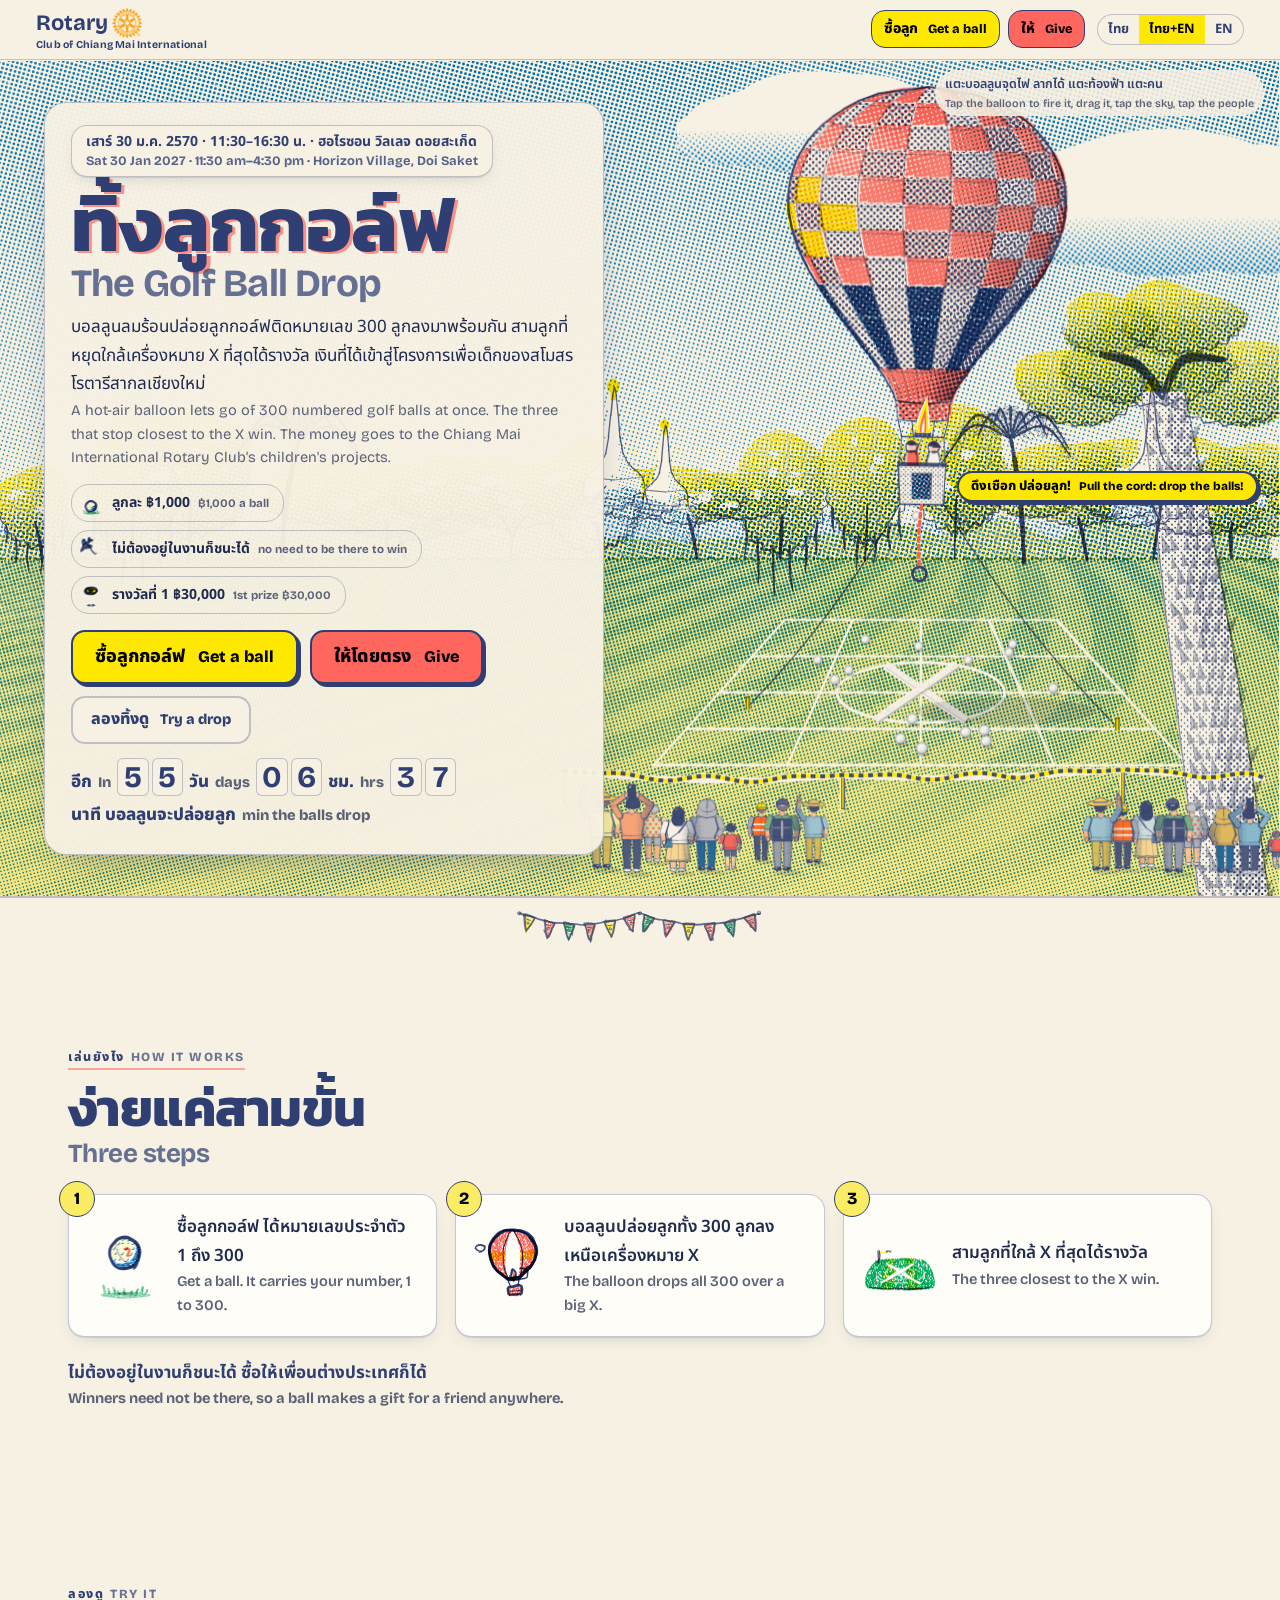
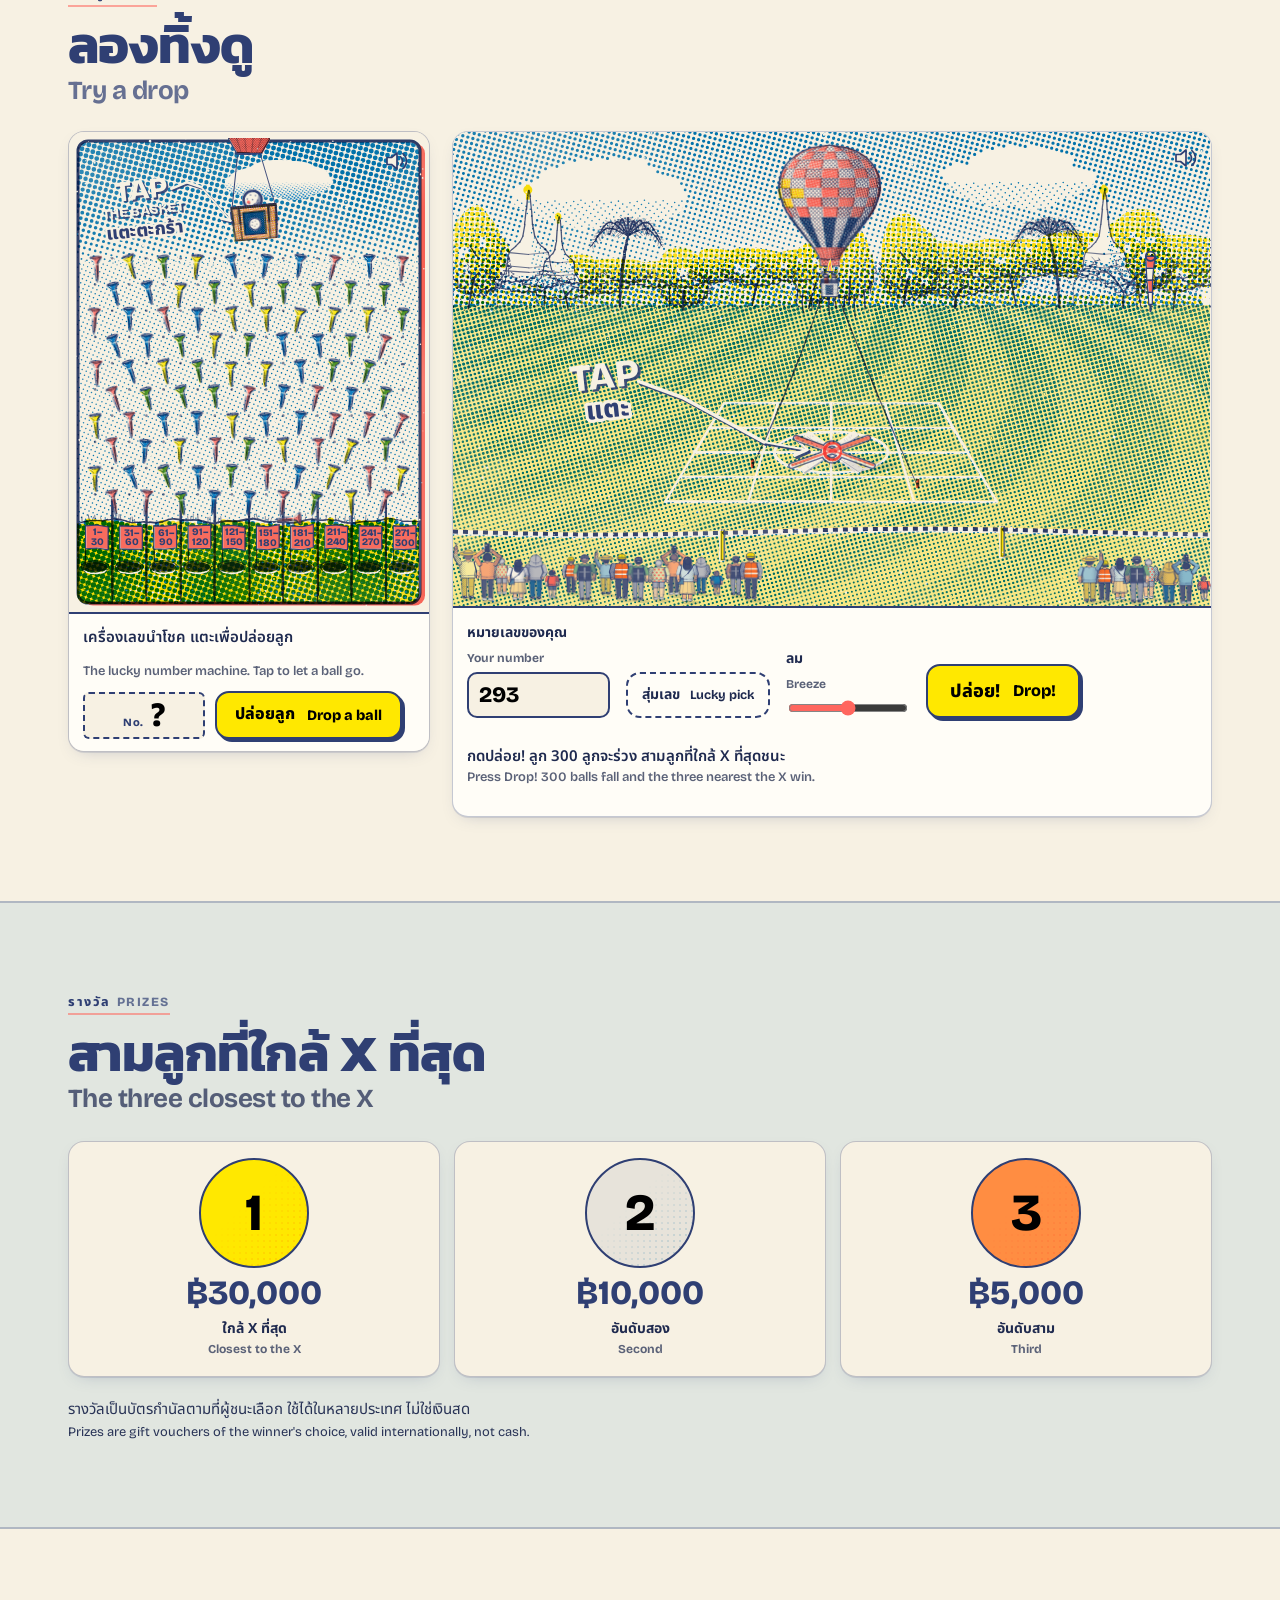
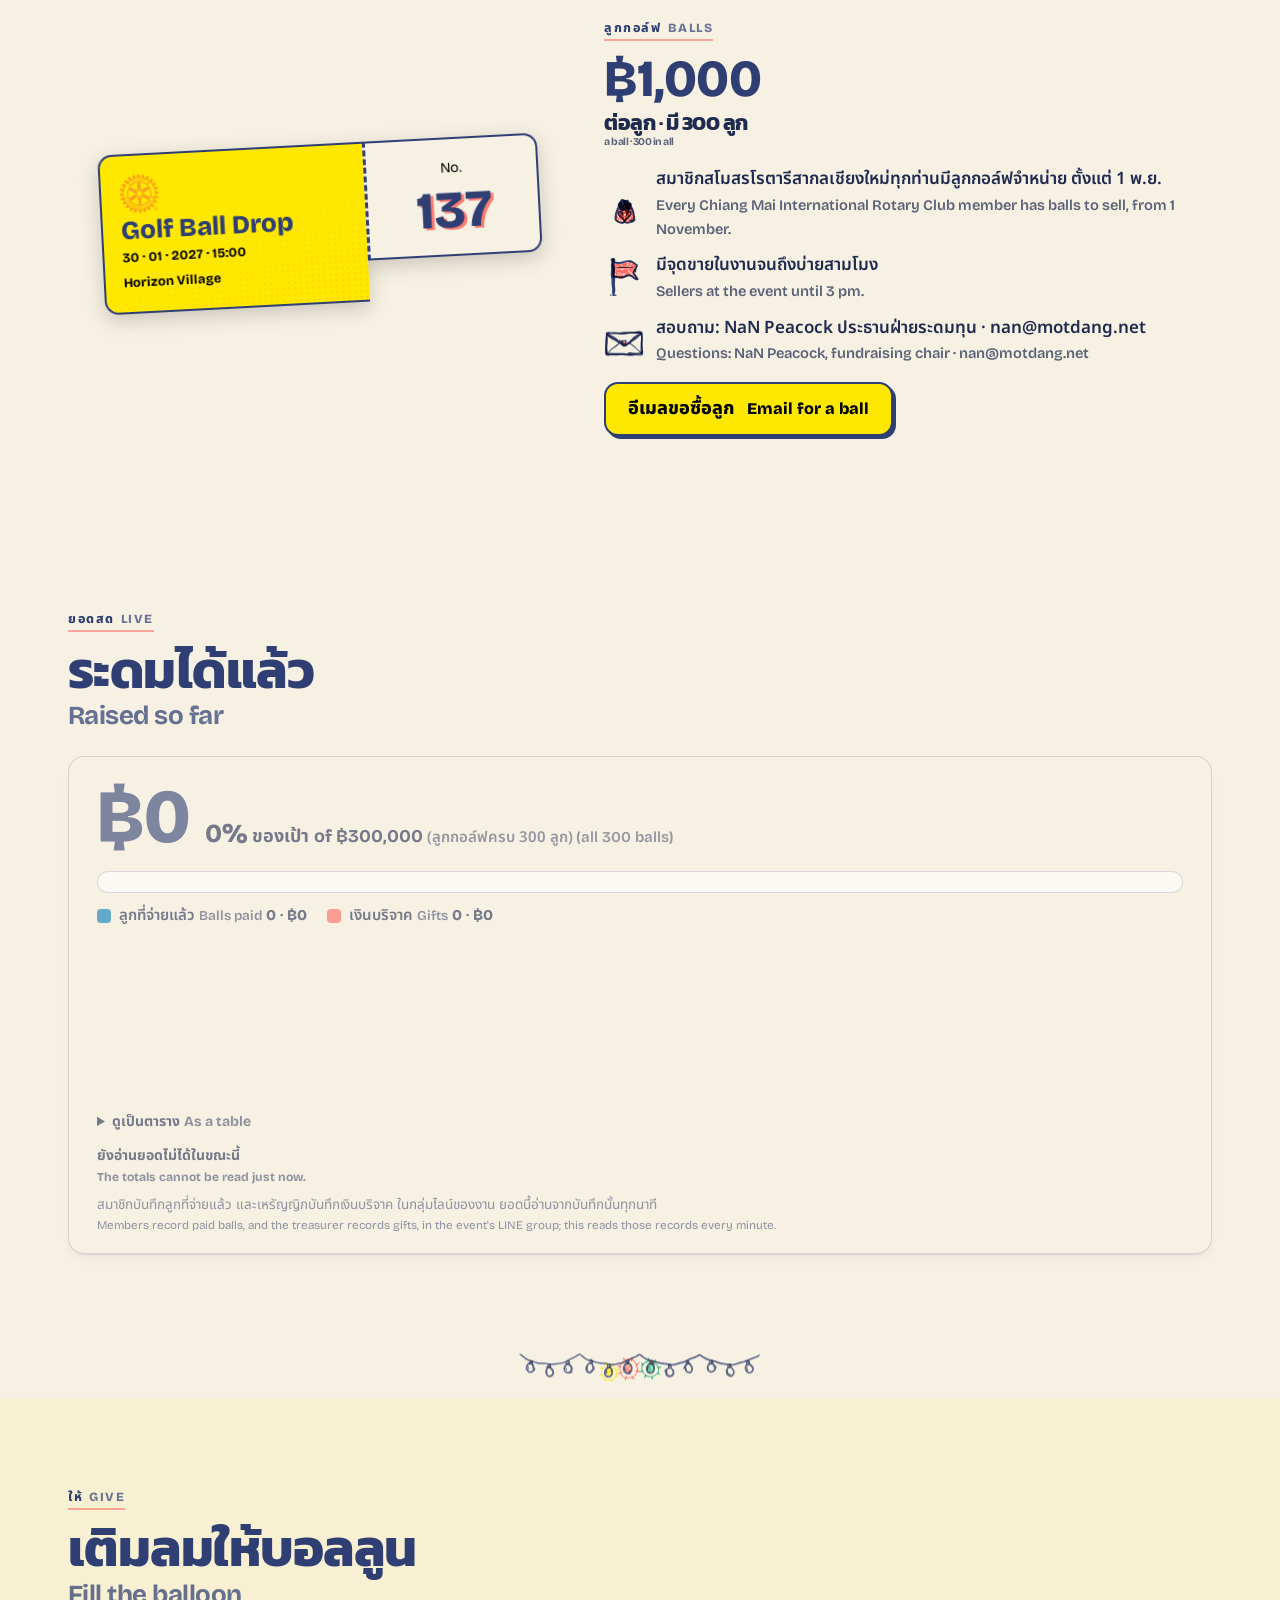
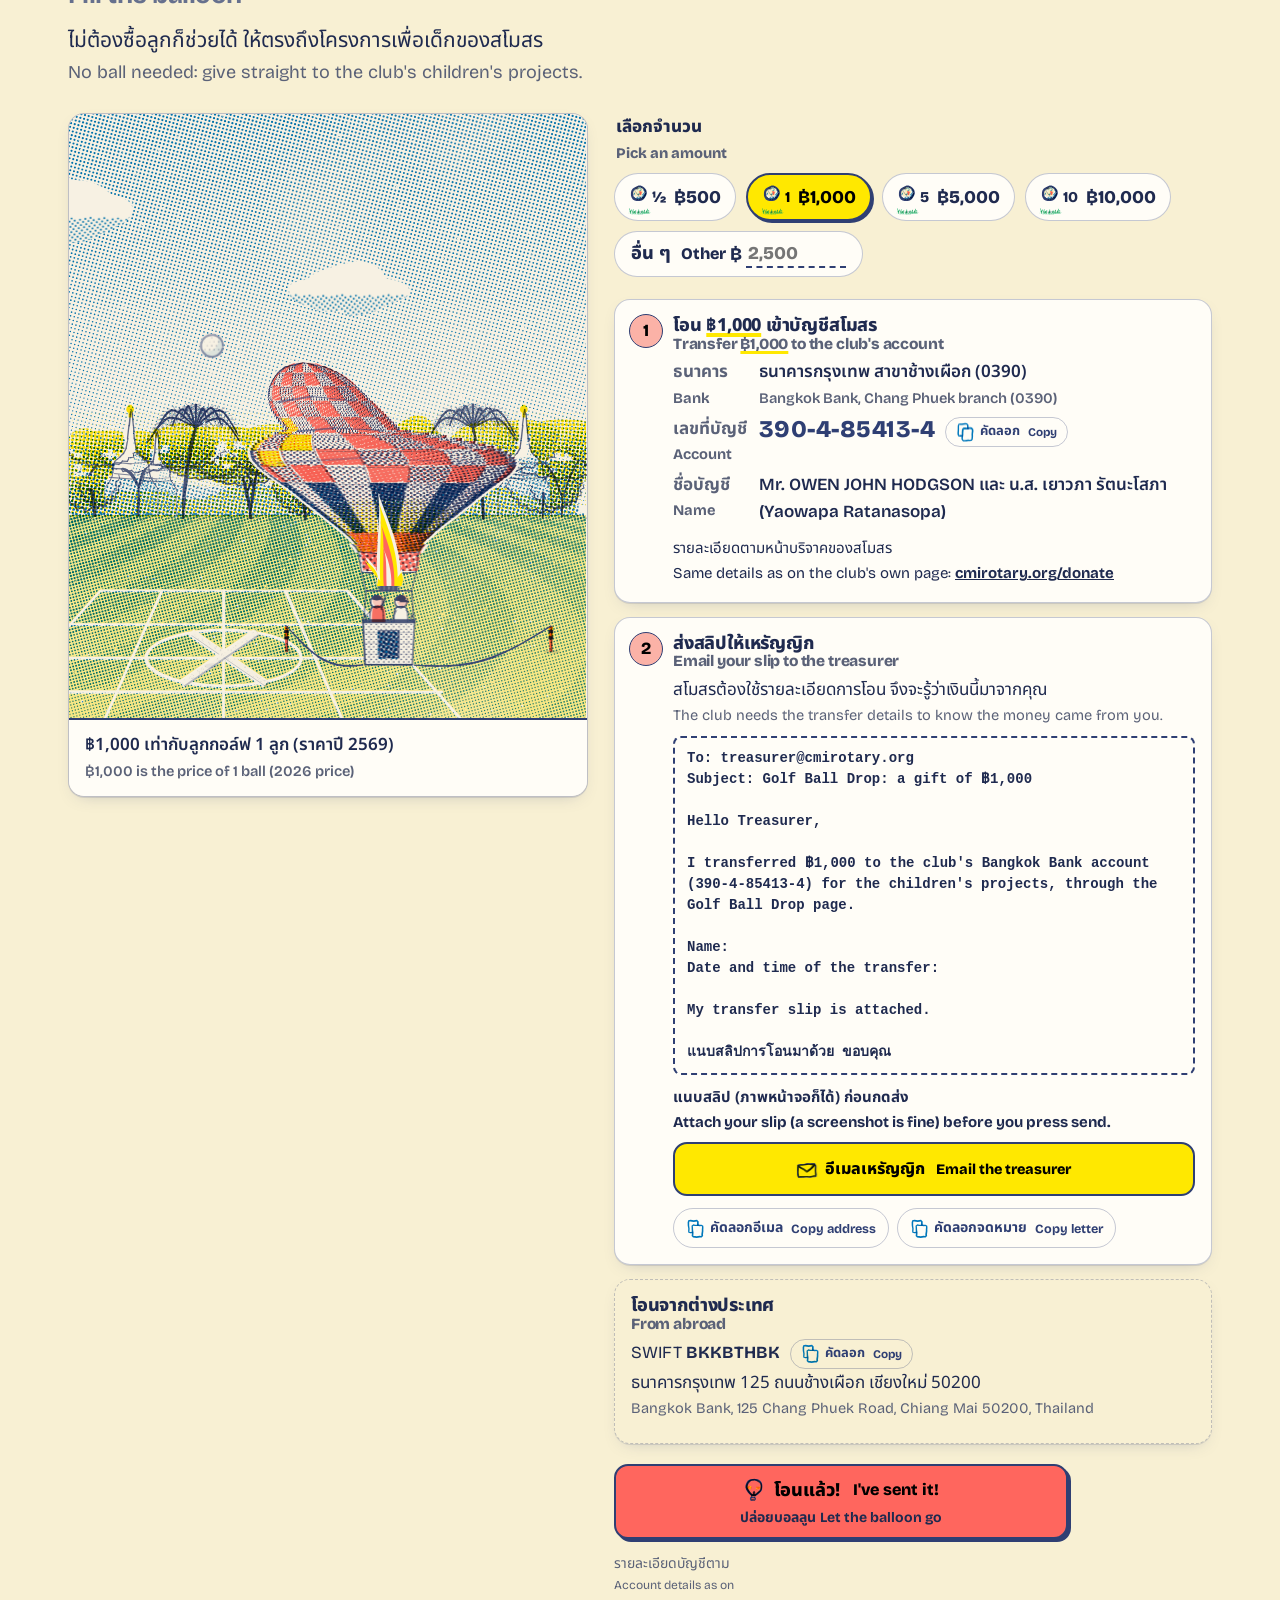
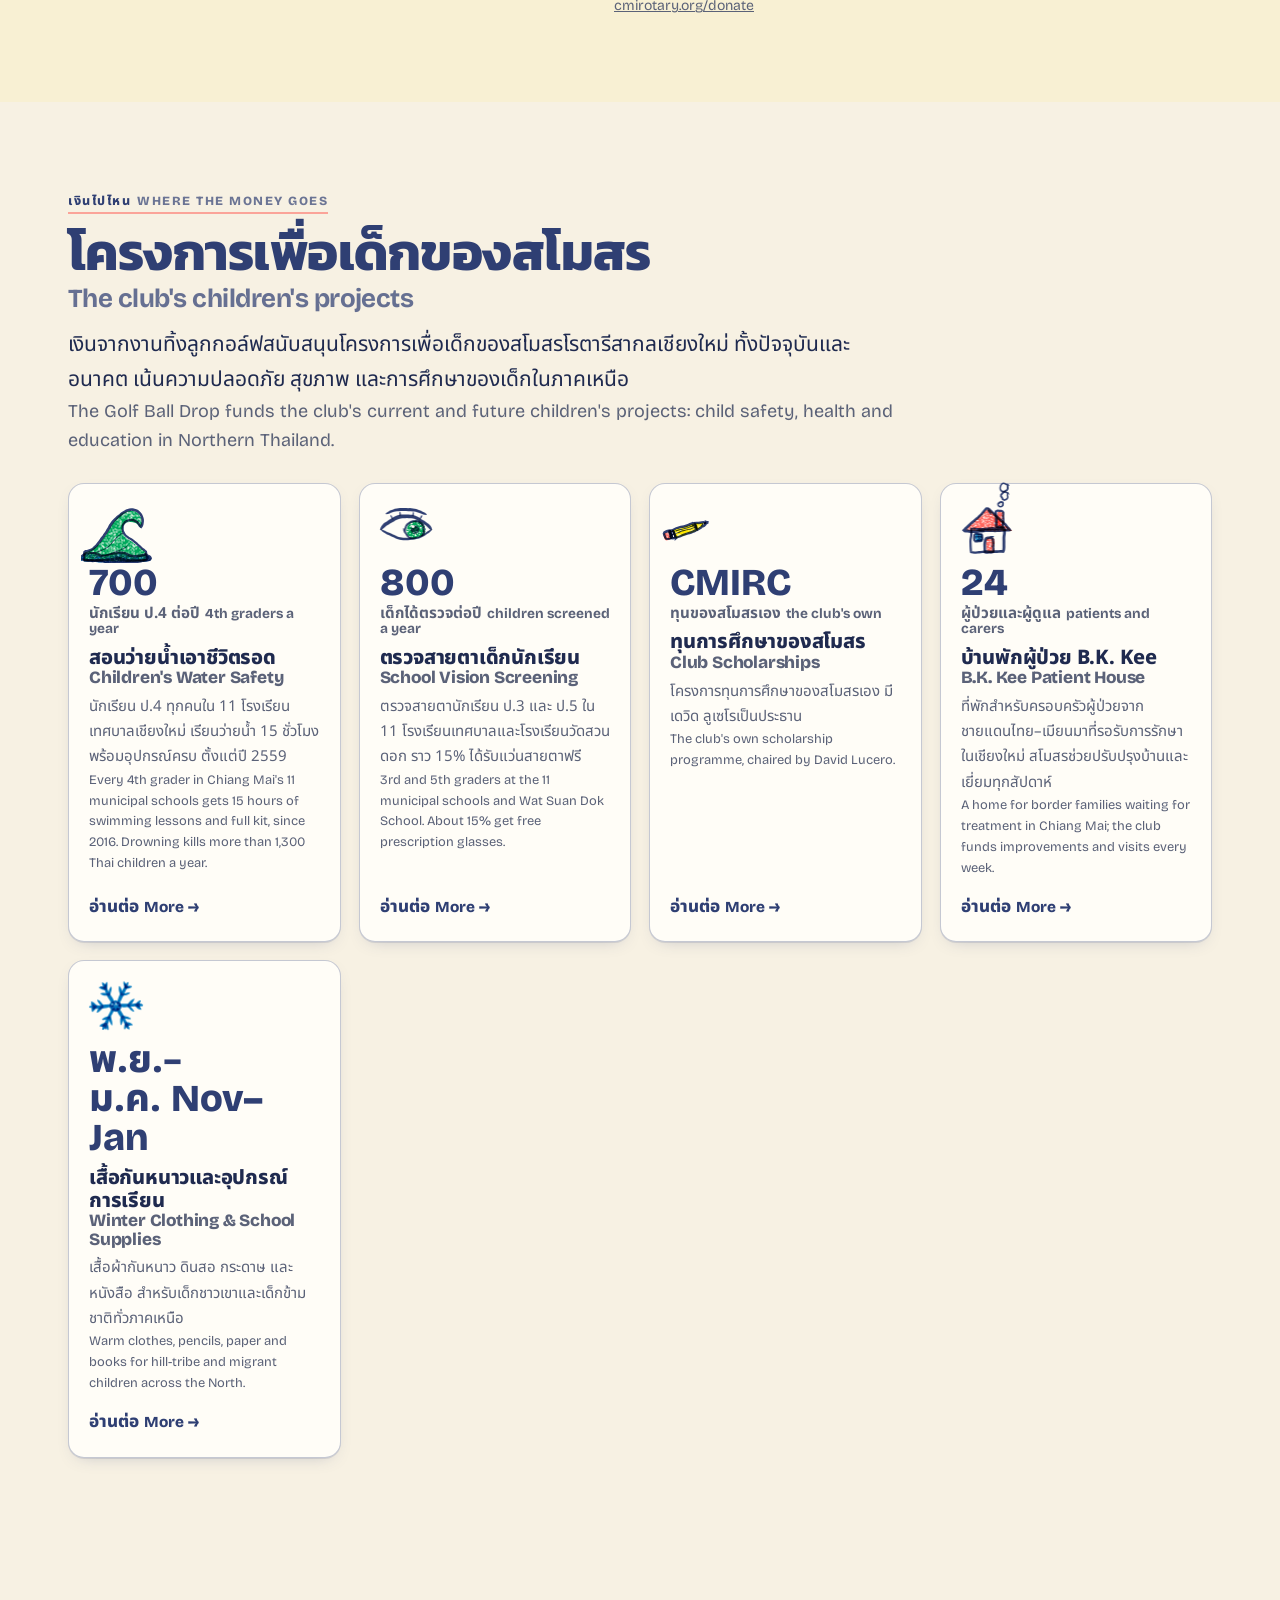
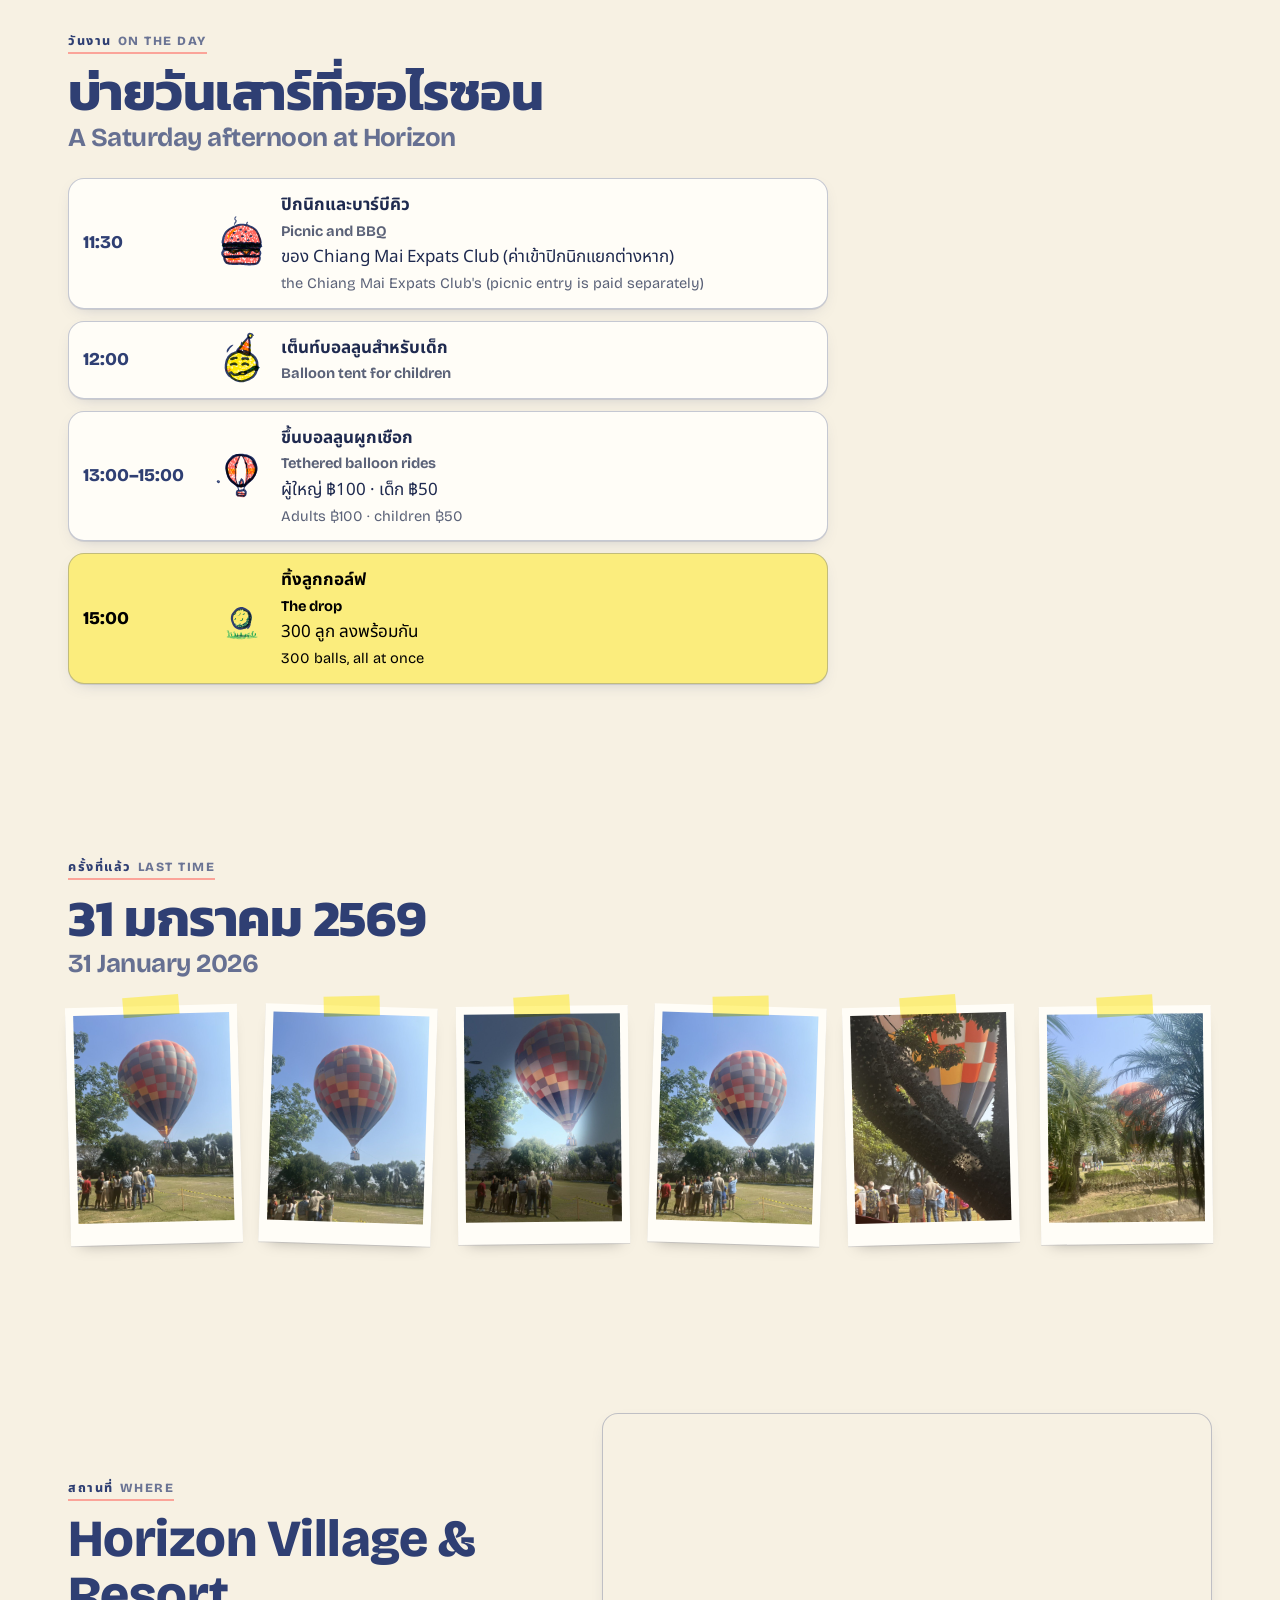
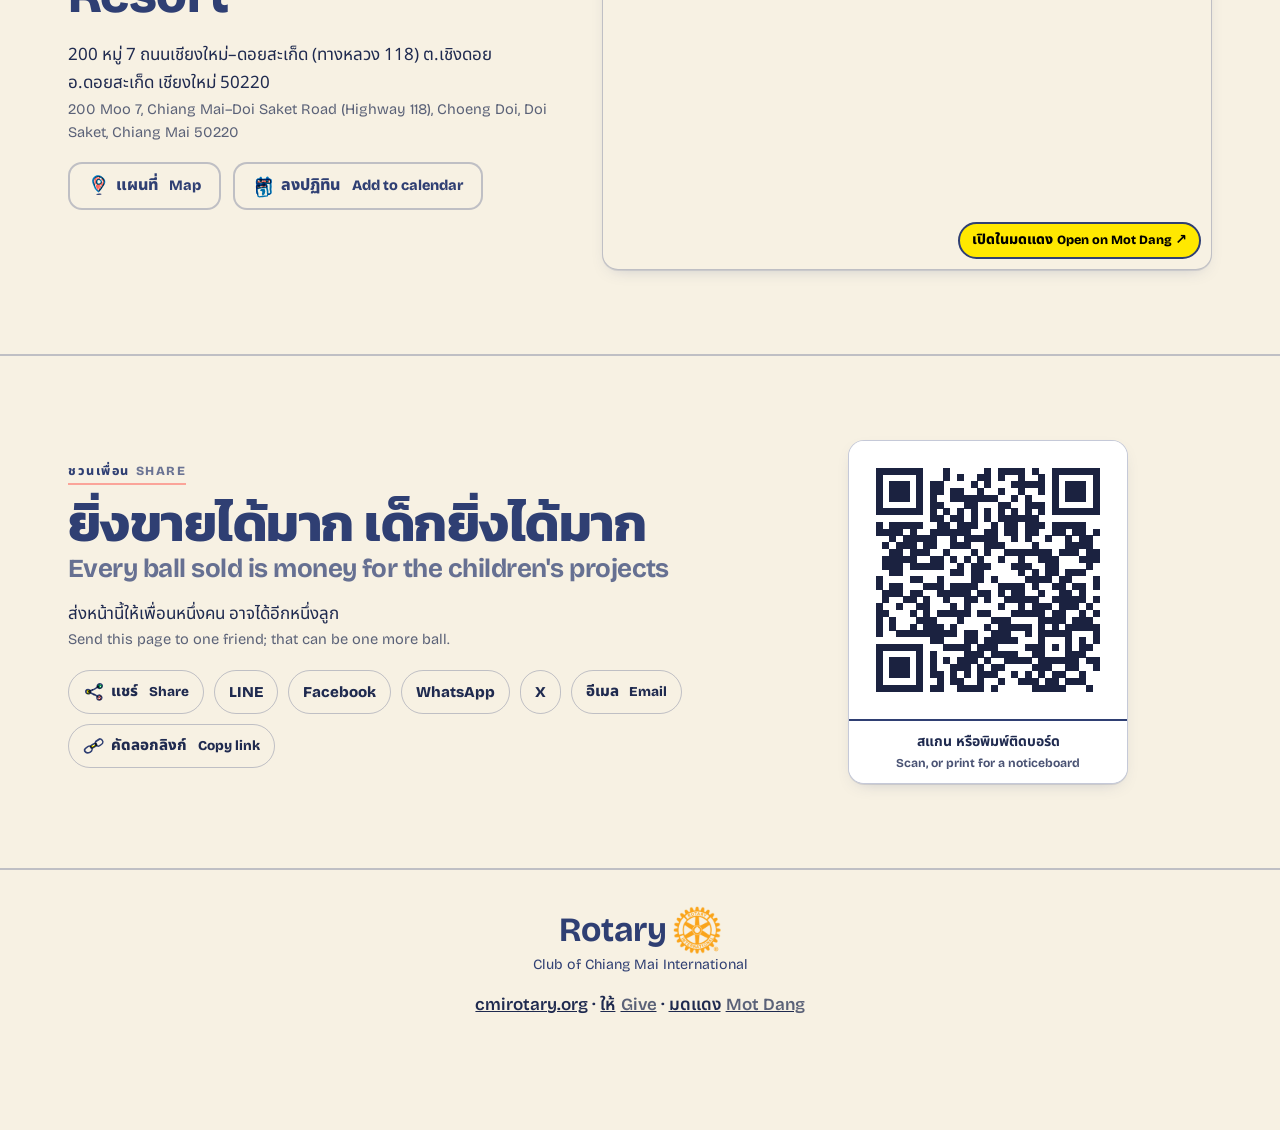
==== commit b6247797: "Volume: three levels instead of one. The balloon, the X and the buttons that act stay loud; headings" ====
--- a/index.html
+++ b/index.html
@@ -29,6 +29,7 @@
 <link rel="stylesheet" href="css/hero.css">
 <link rel="stylesheet" href="css/toys.css">
 <link rel="stylesheet" href="css/give.css">
+<link rel="stylesheet" href="css/volume.css">
 <script type="application/ld+json">
 {
   "@context": "https://schema.org",
--- a/css/volume.css
+++ b/css/volume.css
@@ -0,0 +1,71 @@
+/* Volume (Nan, 2026-10-24: "colors and textures … too loud, too all-the-same-loudness … there should be more of a
+   spectrum"). Three levels, loaded last:
+   loud    the title, the balloon, the X, the gold and coral buttons that act (Get a ball, Give, Drop!, Email the
+           treasurer, I've sent it!), the raised total
+   middle  section headings, the selected chip, medal discs, the numbers that matter
+   quiet   cards, frames, labels, chips, secondary buttons, section grounds, the paper grain */
+:root{--hair:color-mix(in srgb,var(--key) 28%,transparent);--soft:color-mix(in srgb,var(--key) 12%,transparent);--lift:0 1px 0 var(--soft),0 6px 18px -10px color-mix(in srgb,var(--key) 35%,transparent)}
+@media (prefers-color-scheme:dark){:root:not([data-theme=light]){--hair:color-mix(in srgb,#f4ecdb 24%,transparent);--soft:color-mix(in srgb,#f4ecdb 10%,transparent);--lift:0 6px 18px -10px rgba(0,0,0,.6)}}
+body{background-image:none}
+
+/* middle: headings in key, no second ink; only the page title keeps its off-register coral */
+.riso-type{text-shadow:none}
+h1.riso-type{text-shadow:.04em .03em 0 color-mix(in srgb,var(--warm) 70%,transparent)}
+html.lang-both .riso-type .en{opacity:.72}
+.prizes .riso-type{text-shadow:none}
+
+/* quiet: the small section label is type, not a sticker */
+.kick{background:none;box-shadow:none;transform:none;padding:0;color:var(--key);font-size:12.5px;letter-spacing:.12em;border-bottom:2px solid color-mix(in srgb,var(--warm) 55%,transparent);border-radius:0}
+html.lang-both .kick .en{color:var(--key);opacity:.7}
+@media (prefers-color-scheme:dark){:root:not([data-theme=light]) .kick,:root:not([data-theme=light]) html.lang-both .kick .en{color:var(--sun)}}
+
+/* buttons: the gold and coral ones that act stay printed; everything else is a quiet outline */
+.btn{border-width:2px;box-shadow:3px 3px 0 var(--key)}
+.btn:hover{box-shadow:4px 4px 0 var(--key)}
+.btn.paper,.btn.sky,.btn.key,.acts .btn{box-shadow:none}
+.btn.paper{border-color:var(--hair);color:var(--key)}
+.btn.sky{background:transparent;color:var(--key);border-color:var(--hair)}
+.btn.paper:hover,.btn.sky:hover{box-shadow:none;background:var(--soft)}
+.acts .btn{border-width:1.5px}
+.sh,.chips button,.chips .other,.copy,.lang{box-shadow:none}
+.sh{border:1.5px solid var(--hair);background:transparent}
+.copy{background:transparent;border:1.5px solid var(--hair);color:var(--key)}
+.copy.done{background:color-mix(in srgb,var(--leaf) 30%,transparent)}
+.chips button,.chips .other{border:1.5px solid var(--hair);background:var(--card)}
+.chips button[aria-pressed=true]{border:2px solid var(--key);box-shadow:2px 2px 0 var(--key)}
+.lang{border-width:1.5px;border-color:var(--hair)}
+
+/* quiet: cards and frames lift a little off the paper instead of casting a second-ink shadow */
+.print{border:1.5px solid var(--hair);box-shadow:var(--lift)}
+.steps li,.proj,.how-give>li,.timeline li,.medal,.perks li,.date,.r-card,.ph{border-width:1.5px;border-color:var(--hair);box-shadow:var(--lift)}
+.steps li::before{border-width:1.5px;background:color-mix(in srgb,var(--sun) 55%,var(--paper))}
+.how-give>li::before{border-width:1.5px;background:color-mix(in srgb,var(--warm) 45%,var(--paper))}
+.timeline li.peak{background:color-mix(in srgb,var(--sun) 45%,var(--paper));box-shadow:var(--lift)}
+.perks li{background:transparent;box-shadow:none}
+.ph{box-shadow:0 1px 0 var(--soft),0 8px 16px -10px rgba(0,0,0,.35)}
+.ph::before{background:color-mix(in srgb,var(--sun) 45%,transparent)}
+.ticket{filter:drop-shadow(0 6px 10px rgba(0,0,0,.18))}
+.ticket .t-l::after,.medal .disc::after{opacity:.18}
+.top{border-bottom:1.5px solid var(--hair)}
+.hero-stage{border-color:var(--hair)}
+@media (min-width:900px){.hero-copy{border:1.5px solid var(--hair);box-shadow:0 18px 40px -22px color-mix(in srgb,var(--key) 55%,transparent);background:color-mix(in srgb,var(--paper) 96%,transparent)}}
+
+/* middle: the odometer is set in key on paper; gold is kept for things to press */
+.count .odo b{background:var(--paper);color:var(--key);border:1.5px solid var(--hair);box-shadow:none}
+
+/* quiet section grounds: tints, not floods */
+.give{background:color-mix(in srgb,var(--sun) 7%,var(--page))}
+.prizes{background:color-mix(in srgb,var(--prize-bg,var(--sky)) 9%,var(--page));color:var(--text);border-color:var(--hair)}
+.prizes .riso-type{color:var(--key)}
+html.lang-both .prizes h2 .en,.prizes .fine .en,.prizes .fine{color:var(--text)}
+html.lang-both .prizes h2 .en{opacity:.72}
+.medal .disc{border-width:2px}
+.share,footer{border-top-color:var(--hair)}
+@media (prefers-color-scheme:dark){:root:not([data-theme=light]) .give{background:color-mix(in srgb,var(--sun) 5%,#151829)}:root:not([data-theme=light]) .prizes .riso-type{color:var(--paper)}}
+
+/* the dividers of dingbats: smaller, a quiet line rather than a banner */
+.rule [data-dingbat]{font-size:clamp(34px,5vw,48px);opacity:.75}
+
+/* the live chart: its frame steps back so the total leads */
+.r-bar{border-width:1.5px;border-color:var(--hair)}
+.r-big>b{text-shadow:none}
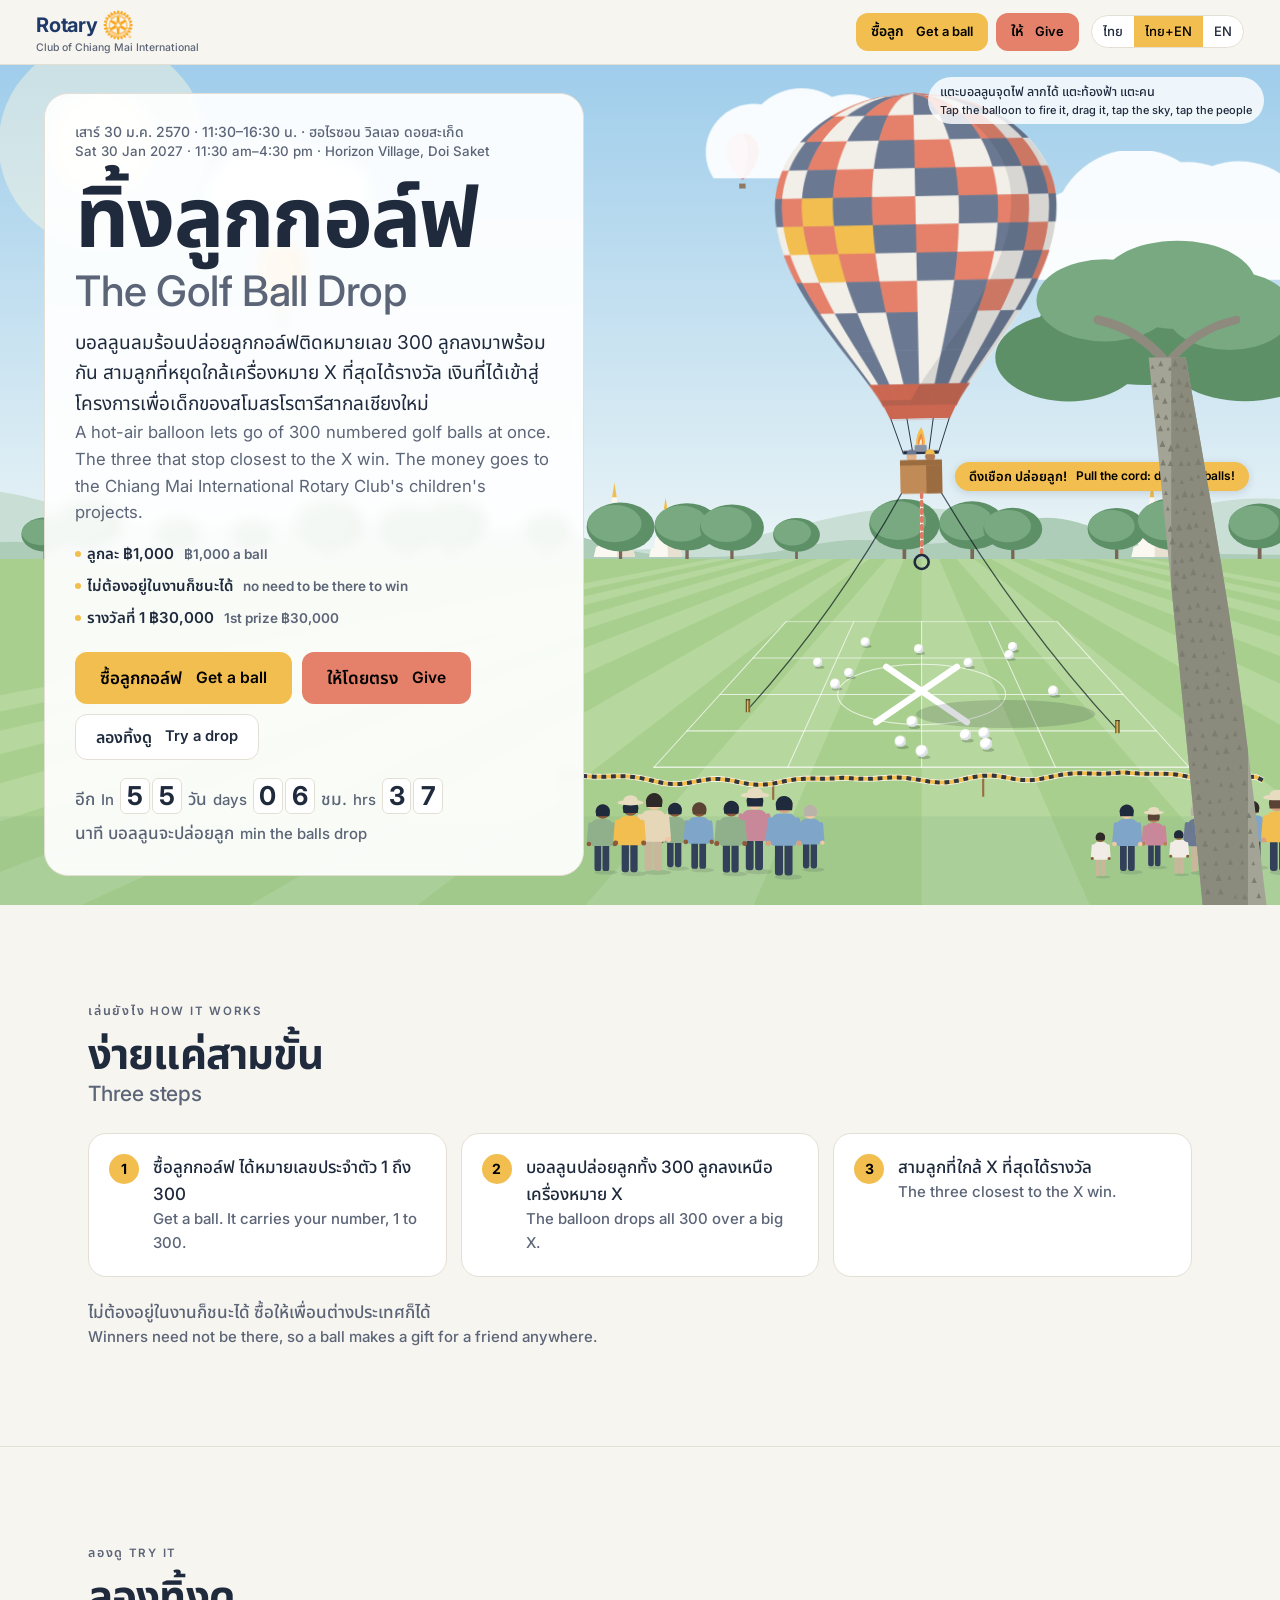
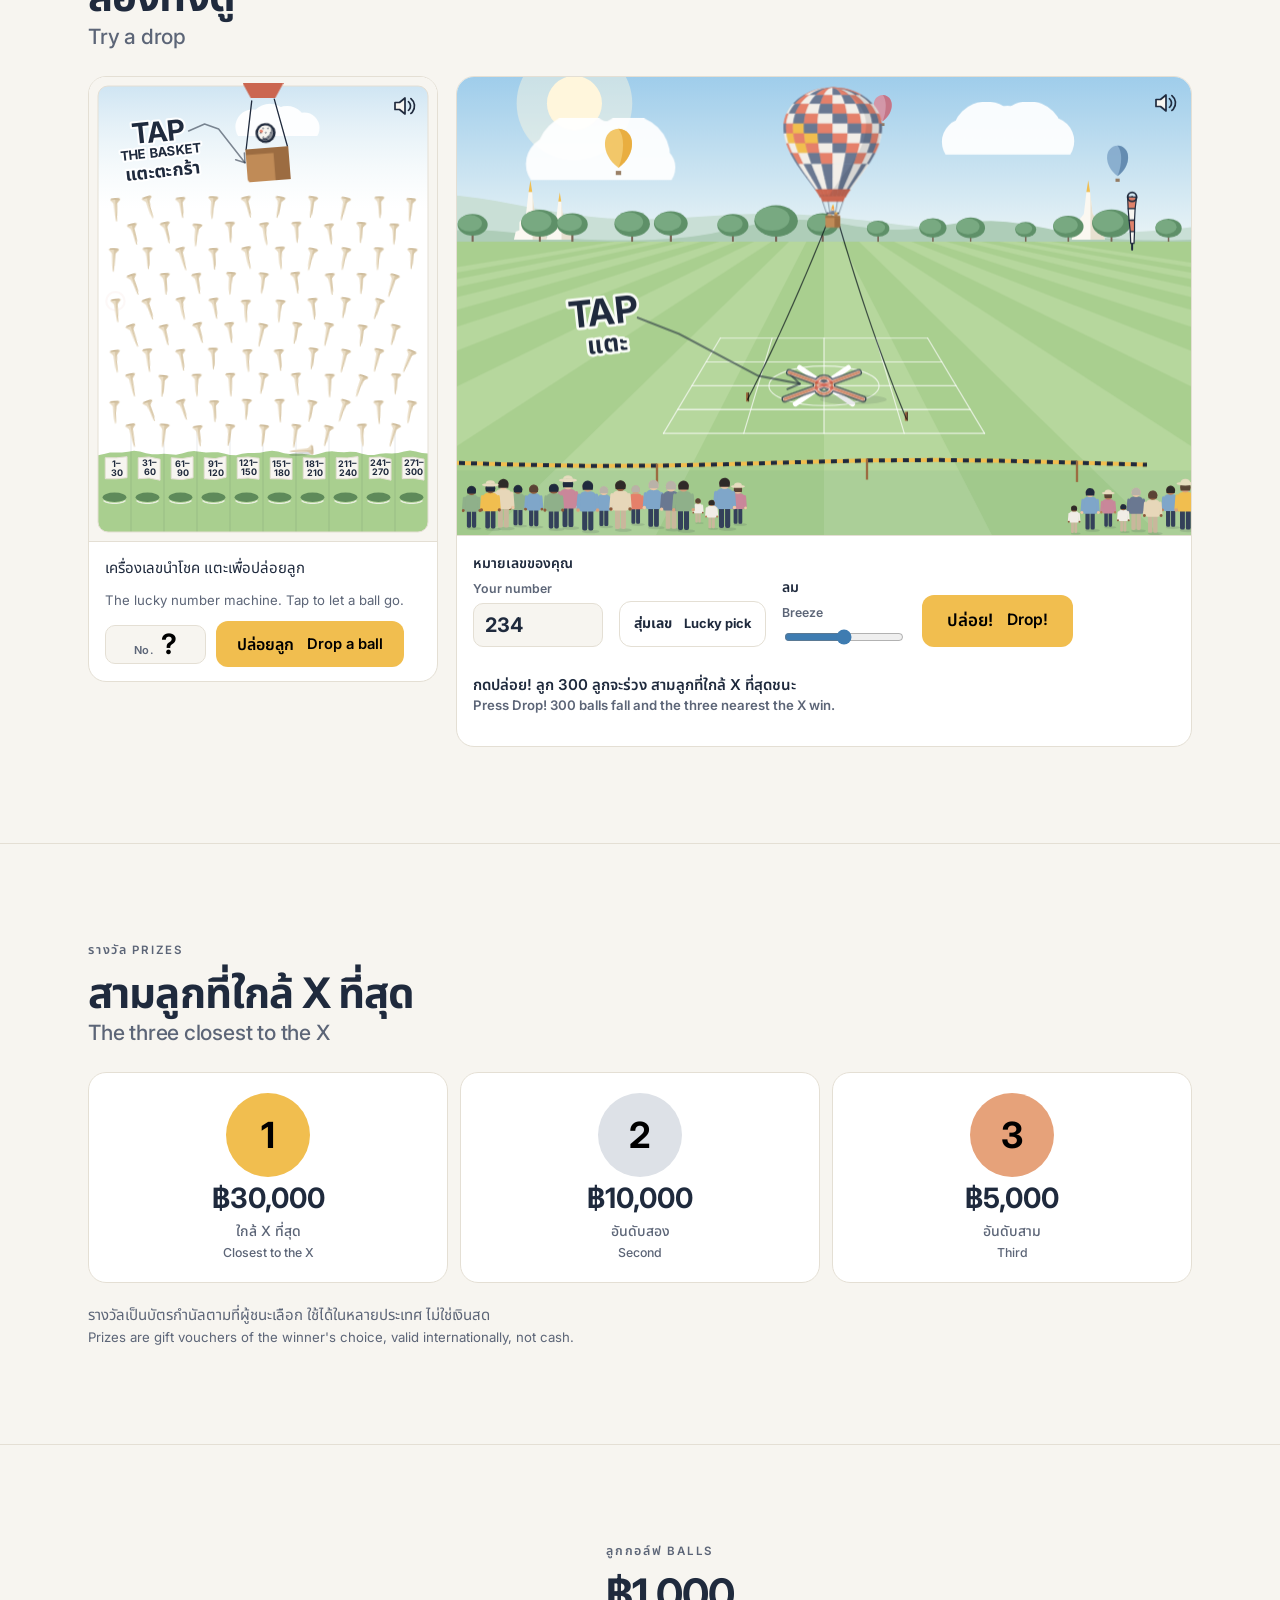
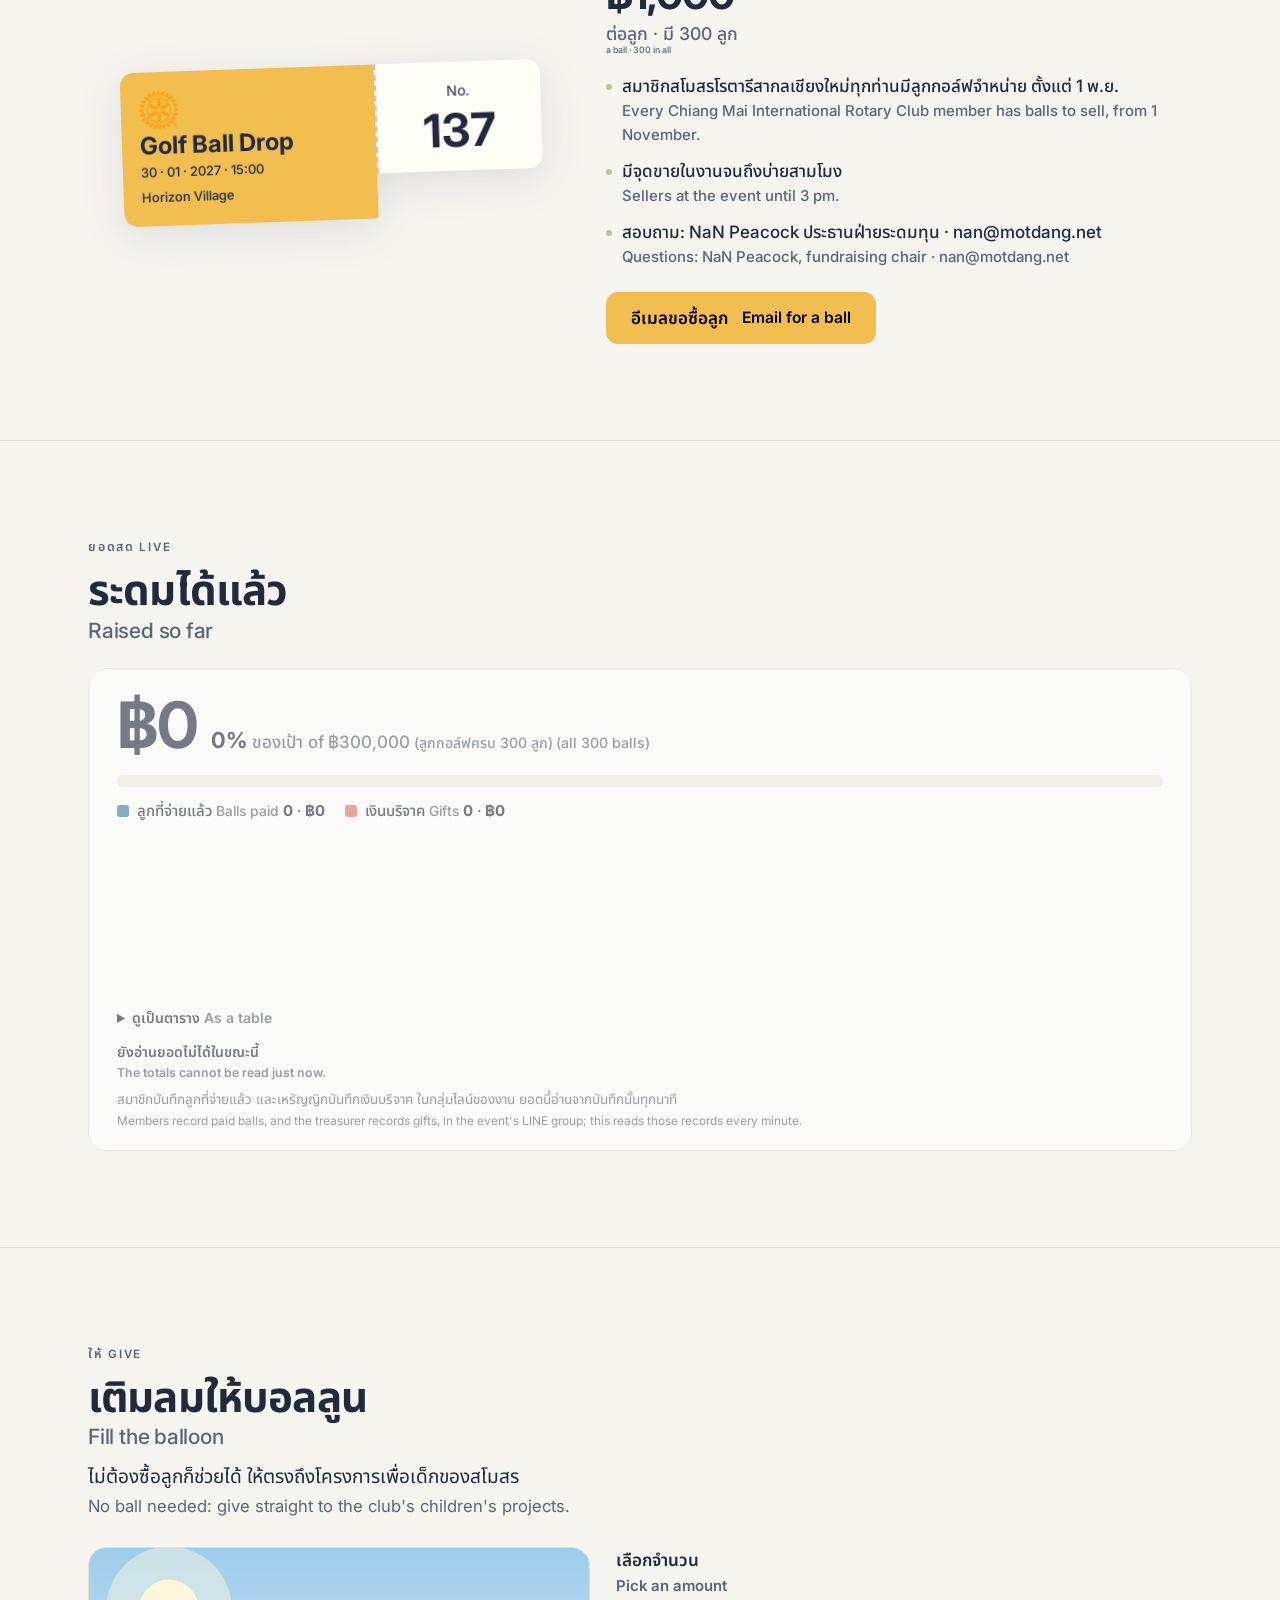
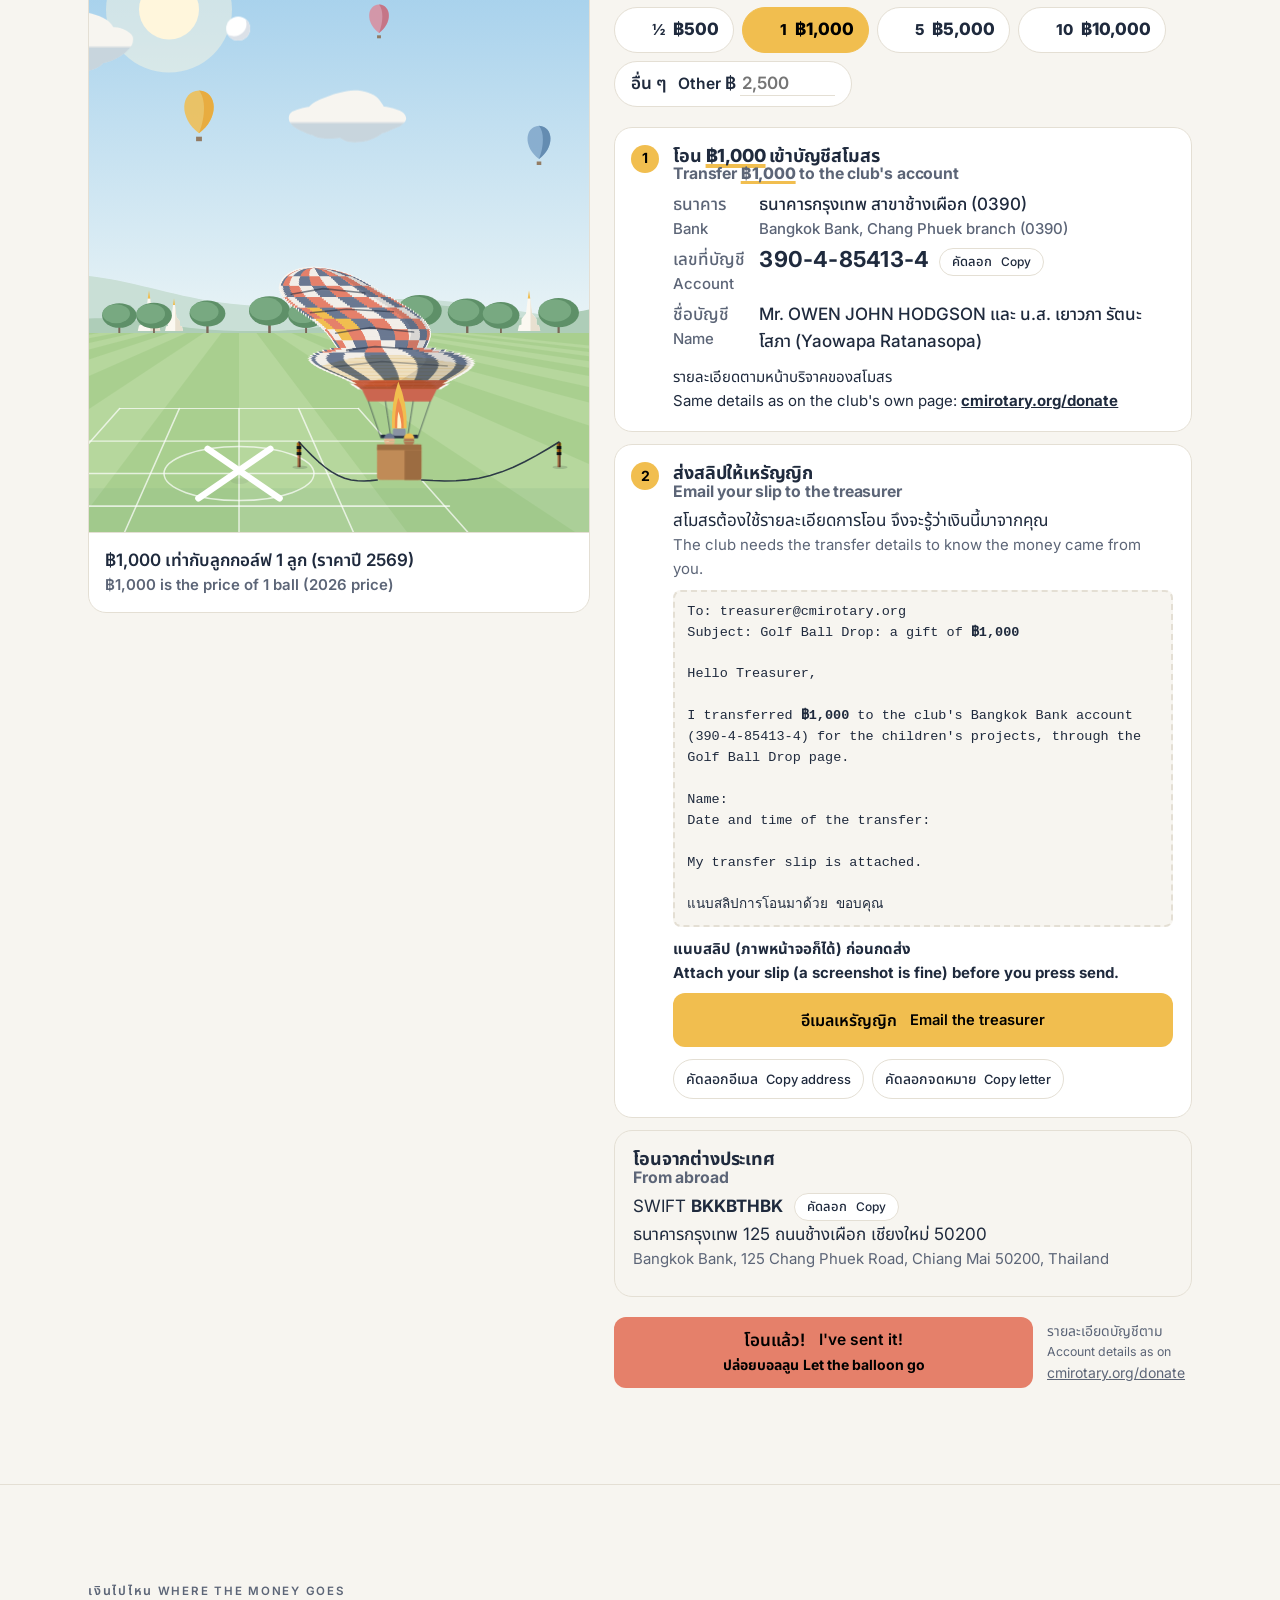
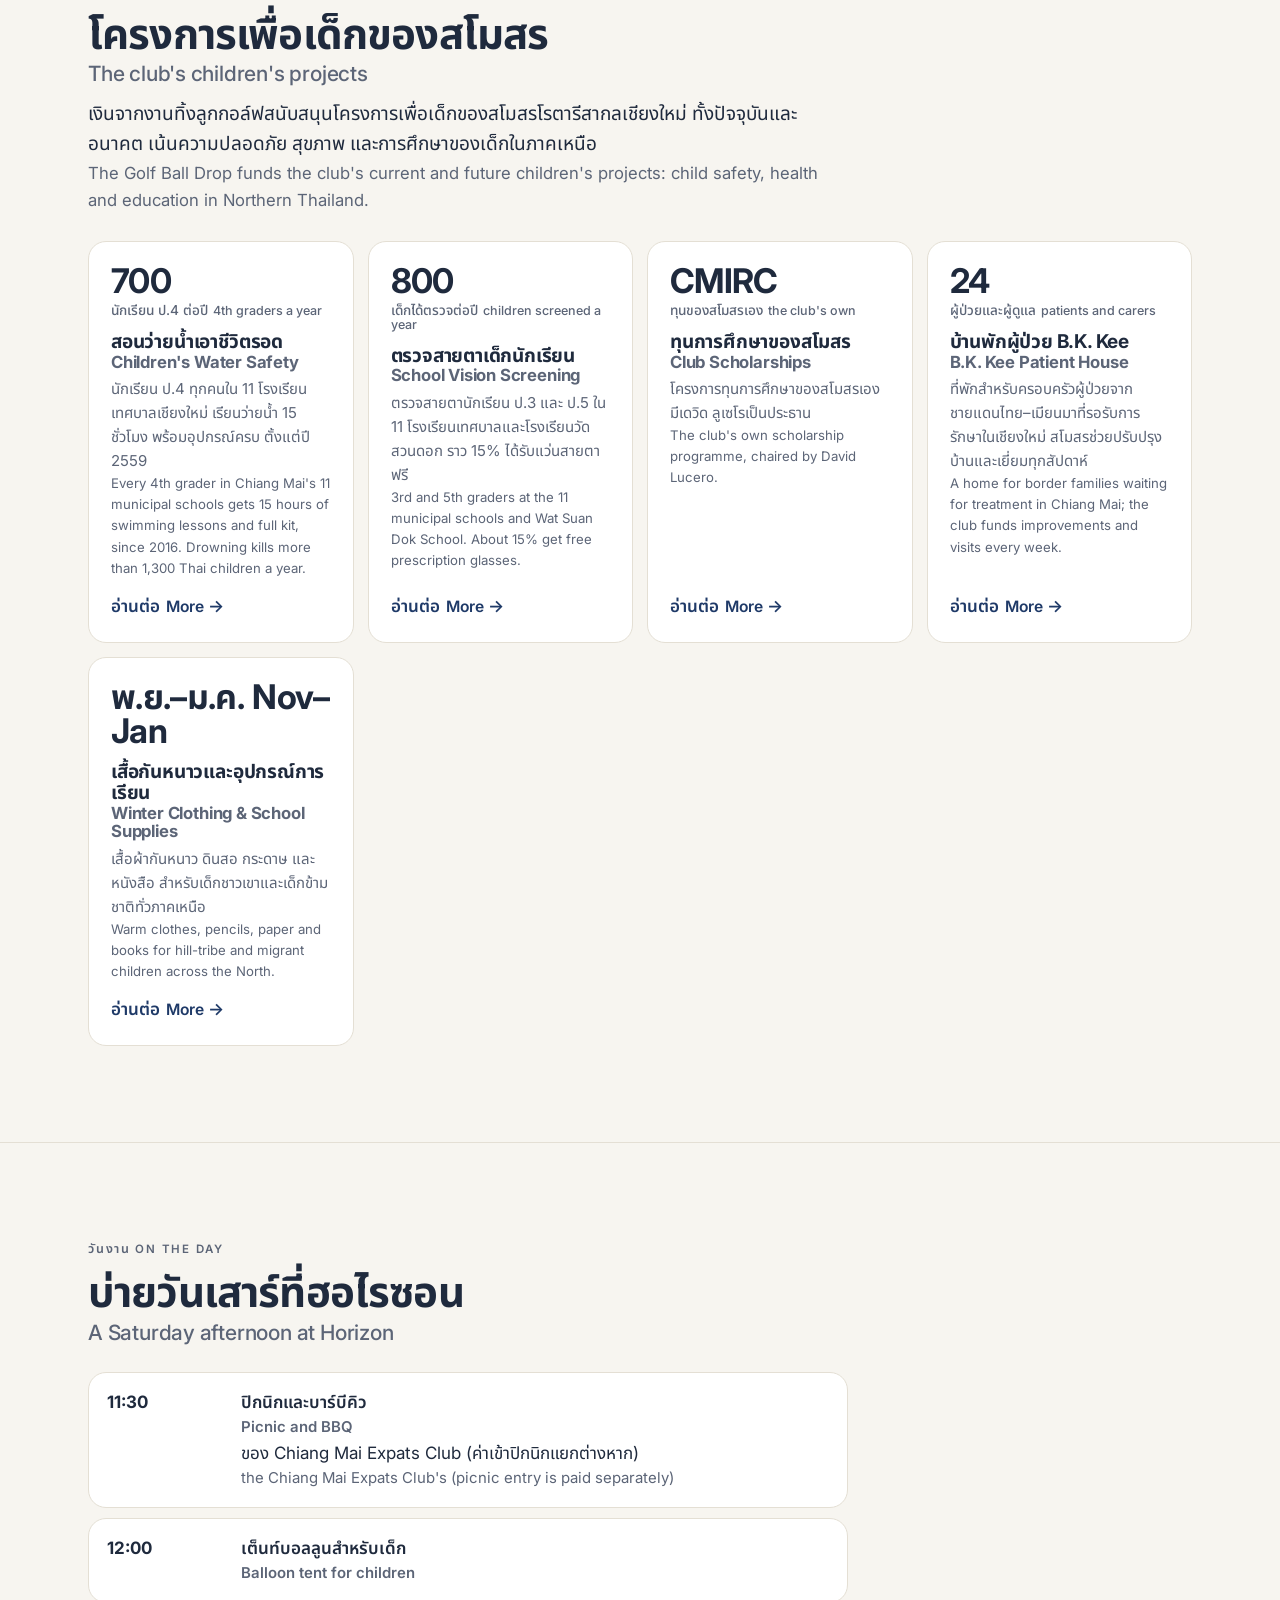
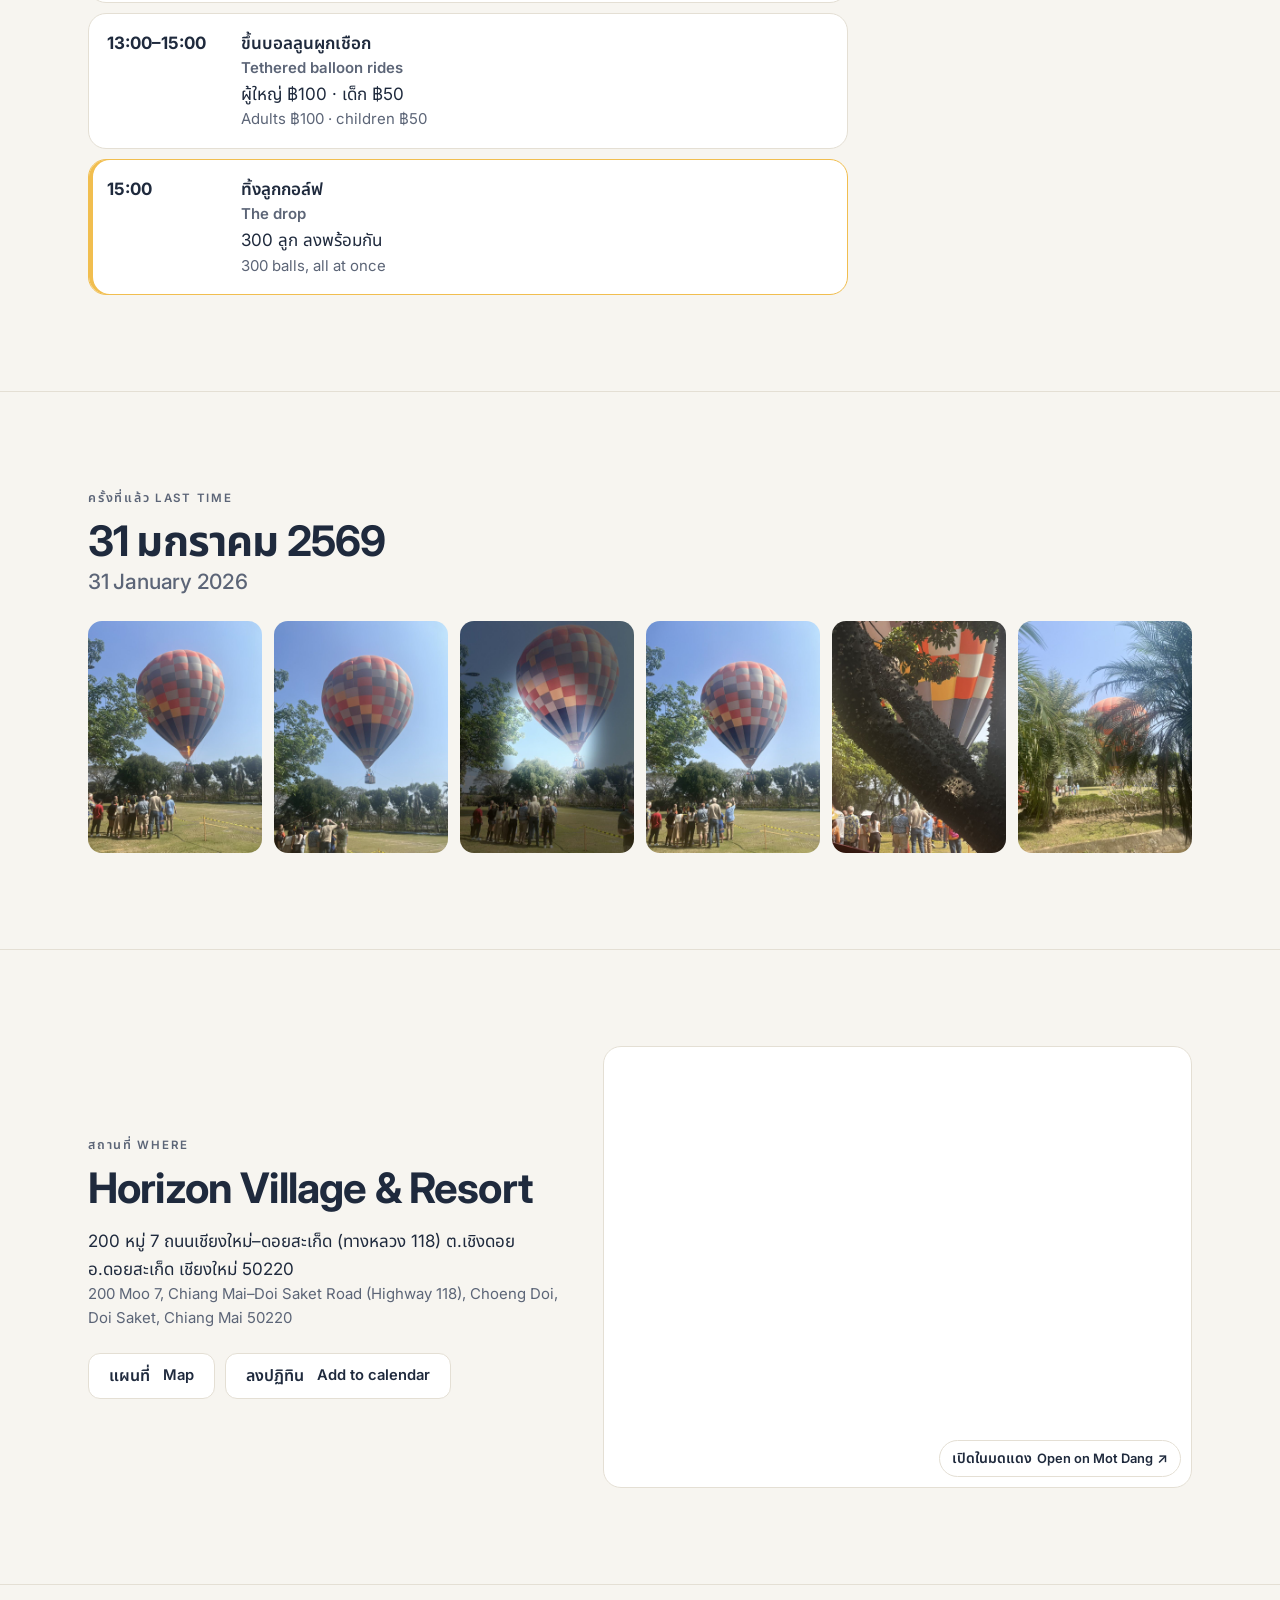
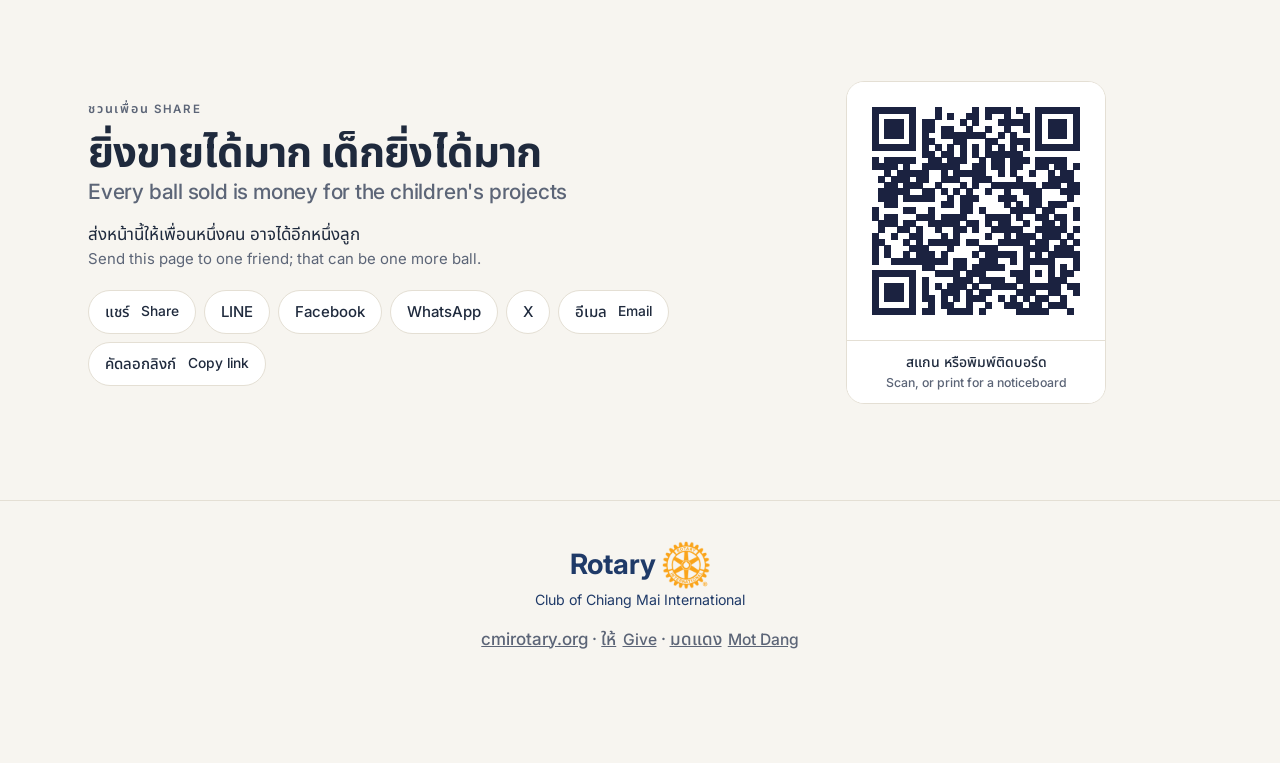
==== commit 4facc8e7: "Start fresh, flat: one calm palette, solid shapes, no halftones, crayon lines, off-register inks, di" ====
--- a/index.html
+++ b/index.html
@@ -6,7 +6,7 @@
 <meta name="google" content="notranslate">
 <title>งานทิ้งลูกกอล์ฟการกุศล 2570 · Golf Ball Drop 2027 · Chiang Mai International Rotary Club</title>
 <meta name="description" content="Saturday 30 January 2027, Horizon Village & Resort, Doi Saket. 300 numbered golf balls drop from a tethered hot-air balloon; the three closest to the X win. ฿1,000 a ball, for the Chiang Mai International Rotary Club's children's projects.">
-<meta name="theme-color" content="#f7f1e3">
+<meta name="theme-color" content="#F7F5F0">
 <link rel="canonical" href="https://nanobotco.github.io/golf-ball-drop/">
 <meta property="og:type" content="website">
 <meta property="og:site_name" content="Chiang Mai International Rotary Club">
@@ -24,12 +24,11 @@
 <link rel="icon" href="img/rotary-wheel.png" type="image/png">
 <link rel="preconnect" href="https://fonts.googleapis.com">
 <link rel="preconnect" href="https://fonts.gstatic.com" crossorigin>
-<link href="https://fonts.googleapis.com/css2?family=Bricolage+Grotesque:opsz,wght@12..96,500;12..96,700;12..96,800&family=Kanit:wght@600;700&family=Noto+Sans+Thai:wght@400;600;700&display=swap" rel="stylesheet">
+<link href="https://fonts.googleapis.com/css2?family=Inter:wght@400;500;600;700&family=Noto+Sans+Thai:wght@400;500;600;700&display=swap" rel="stylesheet">
 <link rel="stylesheet" href="gbd.css">
 <link rel="stylesheet" href="css/hero.css">
 <link rel="stylesheet" href="css/toys.css">
 <link rel="stylesheet" href="css/give.css">
-<link rel="stylesheet" href="css/volume.css">
 <script type="application/ld+json">
 {
   "@context": "https://schema.org",
@@ -50,7 +49,6 @@
   "offers": {"@type": "Offer", "price": "1000", "priceCurrency": "THB", "url": "https://nanobotco.github.io/golf-ball-drop/#balls"}
 }
 </script>
-<script src="js/dingbats.js" defer></script>
 <script type="module" src="js/main.js"></script>
 </head>
 <body>
@@ -82,9 +80,9 @@
     <div class="hc-more">
     <p class="lede"><span class="th">บอลลูนลมร้อนปล่อยลูกกอล์ฟติดหมายเลข 300 ลูกลงมาพร้อมกัน สามลูกที่หยุดใกล้เครื่องหมาย X ที่สุดได้รางวัล เงินที่ได้เข้าสู่โครงการเพื่อเด็กของสโมสรโรตารีสากลเชียงใหม่</span><span class="en">A hot-air balloon lets go of 300 numbered golf balls at once. The three that stop closest to the X win. The money goes to the Chiang Mai International Rotary Club's children's projects.</span></p>
     <ul class="perks">
-      <li><i data-dingbat="golf-ball" data-look="riso"></i><span class="th">ลูกละ ฿1,000</span><span class="en">฿1,000 a ball</span></li>
-      <li><i data-dingbat="airplane" data-look="riso"></i><span class="th">ไม่ต้องอยู่ในงานก็ชนะได้</span><span class="en">no need to be there to win</span></li>
-      <li><i data-dingbat="coin" data-look="riso"></i><span class="th">รางวัลที่ 1 ฿30,000</span><span class="en">1st prize ฿30,000</span></li>
+      <li><span class="th">ลูกละ ฿1,000</span><span class="en">฿1,000 a ball</span></li>
+      <li><span class="th">ไม่ต้องอยู่ในงานก็ชนะได้</span><span class="en">no need to be there to win</span></li>
+      <li><span class="th">รางวัลที่ 1 ฿30,000</span><span class="en">1st prize ฿30,000</span></li>
     </ul>
     <div class="cta">
       <a class="btn sun big" href="#balls"><span class="th">ซื้อลูกกอล์ฟ</span><span class="en">Get a ball</span></a>
@@ -97,21 +95,20 @@
   </div>
   <div class="hero-stage" id="stage">
     <canvas id="hero-cv" role="img" aria-label="ภาพพิมพ์ริโซ: บอลลูนลายตารางเหนือสนามหญ้าที่มีเครื่องหมาย X ผู้ชมยืนหลังเทป · Riso print: the checkered balloon over a lawn marked with an X, people watching behind the tape"></canvas>
+    <canvas id="hero-tree" aria-hidden="true"></canvas>
     <button type="button" class="cord" id="cord"><span class="th">ดึงเชือก ปล่อยลูก!</span><span class="en">Pull the cord: drop the balls!</span></button>
     <p class="hint" aria-hidden="true"><span class="th">แตะบอลลูนจุดไฟ ลากได้ แตะท้องฟ้า แตะคน</span><span class="en">Tap the balloon to fire it, drag it, tap the sky, tap the people</span></p>
   </div>
 </section>
-
-<div class="rule" aria-hidden="true"><i data-dingbat="bunting" data-look="riso"></i></div>
 
 <section class="sec how" aria-labelledby="how-h">
   <div class="in">
     <p class="kick"><span class="th">เล่นยังไง</span><span class="en">How it works</span></p>
     <h2 id="how-h" class="riso-type"><span class="th">ง่ายแค่สามขั้น</span><span class="en">Three steps</span></h2>
     <ol class="steps">
-      <li><i data-dingbat="golf-ball" data-look="riso"></i><p><span class="th">ซื้อลูกกอล์ฟ ได้หมายเลขประจำตัว 1 ถึง 300</span><span class="en">Get a ball. It carries your number, 1 to 300.</span></p></li>
-      <li><i data-dingbat="balloon" data-look="riso"></i><p><span class="th">บอลลูนปล่อยลูกทั้ง 300 ลูกลงเหนือเครื่องหมาย X</span><span class="en">The balloon drops all 300 over a big X.</span></p></li>
-      <li><i data-dingbat="x-mark" data-look="riso"></i><p><span class="th">สามลูกที่ใกล้ X ที่สุดได้รางวัล</span><span class="en">The three closest to the X win.</span></p></li>
+      <li><p><span class="th">ซื้อลูกกอล์ฟ ได้หมายเลขประจำตัว 1 ถึง 300</span><span class="en">Get a ball. It carries your number, 1 to 300.</span></p></li>
+      <li><p><span class="th">บอลลูนปล่อยลูกทั้ง 300 ลูกลงเหนือเครื่องหมาย X</span><span class="en">The balloon drops all 300 over a big X.</span></p></li>
+      <li><p><span class="th">สามลูกที่ใกล้ X ที่สุดได้รางวัล</span><span class="en">The three closest to the X win.</span></p></li>
     </ol>
     <p class="away"><span class="th">ไม่ต้องอยู่ในงานก็ชนะได้ ซื้อให้เพื่อนต่างประเทศก็ได้</span><span class="en">Winners need not be there, so a ball makes a gift for a friend anywhere.</span></p>
   </div>
@@ -171,9 +168,9 @@
       <p class="kick"><span class="th">ลูกกอล์ฟ</span><span class="en">Balls</span></p>
       <h2 id="b-h" class="riso-type big">฿1,000 <small><span class="th">ต่อลูก · มี 300 ลูก</span><span class="en">a ball · 300 in all</span></small></h2>
       <ul class="ways">
-        <li><i data-dingbat="clap" data-look="riso"></i><span><span class="th">สมาชิกสโมสรโรตารีสากลเชียงใหม่ทุกท่านมีลูกกอล์ฟจำหน่าย ตั้งแต่ 1 พ.ย.</span><span class="en">Every Chiang Mai International Rotary Club member has balls to sell, from 1 November.</span></span></li>
-        <li><i data-dingbat="flag" data-look="riso"></i><span><span class="th">มีจุดขายในงานจนถึงบ่ายสามโมง</span><span class="en">Sellers at the event until 3 pm.</span></span></li>
-        <li><i data-dingbat="envelope" data-look="riso"></i><span><span class="th">สอบถาม: NaN Peacock ประธานฝ่ายระดมทุน · nan@motdang.net</span><span class="en">Questions: NaN Peacock, fundraising chair · nan@motdang.net</span></span></li>
+        <li><span><span class="th">สมาชิกสโมสรโรตารีสากลเชียงใหม่ทุกท่านมีลูกกอล์ฟจำหน่าย ตั้งแต่ 1 พ.ย.</span><span class="en">Every Chiang Mai International Rotary Club member has balls to sell, from 1 November.</span></span></li>
+        <li><span><span class="th">มีจุดขายในงานจนถึงบ่ายสามโมง</span><span class="en">Sellers at the event until 3 pm.</span></span></li>
+        <li><span><span class="th">สอบถาม: NaN Peacock ประธานฝ่ายระดมทุน · nan@motdang.net</span><span class="en">Questions: NaN Peacock, fundraising chair · nan@motdang.net</span></span></li>
       </ul>
       <div class="cta">
         <a class="btn sun big" href="mailto:nan@motdang.net?subject=Golf%20Ball%20Drop%202027"><span class="th">อีเมลขอซื้อลูก</span><span class="en">Email for a ball</span></a>
@@ -210,8 +207,6 @@
     </div>
   </div>
 </section>
-
-<div class="rule" aria-hidden="true"><i data-dingbat="string-lights" data-look="riso"></i></div>
 
 <section class="sec give" id="give" aria-labelledby="give-h">
   <div class="in">
@@ -239,18 +234,18 @@
             <h3><span class="th">โอนเข้าบัญชีสโมสร</span><span class="en">Transfer to the club's account</span></h3>
             <dl class="bank">
               <dt><span class="th">ธนาคาร</span><span class="en">Bank</span></dt><dd><span class="th">ธนาคารกรุงเทพ สาขาช้างเผือก (0390)</span><span class="en">Bangkok Bank, Chang Phuek branch (0390)</span></dd>
-              <dt><span class="th">เลขที่บัญชี</span><span class="en">Account</span></dt><dd class="acct"><b id="acct">390-4-85413-4</b> <button type="button" class="copy" data-copy="3904854134"><i data-dingbat="copy" data-look="riso"></i><span class="th">คัดลอก</span><span class="en">Copy</span></button></dd>
+              <dt><span class="th">เลขที่บัญชี</span><span class="en">Account</span></dt><dd class="acct"><b id="acct">390-4-85413-4</b> <button type="button" class="copy" data-copy="3904854134"><span class="th">คัดลอก</span><span class="en">Copy</span></button></dd>
               <dt><span class="th">ชื่อบัญชี</span><span class="en">Name</span></dt><dd>Mr. OWEN JOHN HODGSON และ น.ส. เยาวภา รัตนะโสภา (Yaowapa Ratanasopa)</dd>
             </dl>
           </li>
           <li>
             <h3><span class="th">ส่งสลิปให้เหรัญญิก</span><span class="en">Email your slip to the treasurer</span></h3>
             <p><span class="th">สโมสรต้องใช้รายละเอียดการโอน จึงจะรู้ว่าเงินนี้มาจากคุณ</span><span class="en">The club needs the transfer details to know the money came from you.</span></p>
-            <a class="btn key" id="give-mail" href="mailto:treasurer@cmirotary.org"><i data-dingbat="envelope" data-look="riso"></i><span class="th">อีเมลเหรัญญิก</span><span class="en">Email the treasurer</span></a>
+            <a class="btn key" id="give-mail" href="mailto:treasurer@cmirotary.org"><span class="th">อีเมลเหรัญญิก</span><span class="en">Email the treasurer</span></a>
           </li>
           <li>
             <h3><span class="th">โอนจากต่างประเทศ</span><span class="en">From abroad</span></h3>
-            <p>SWIFT <b>BKKBTHBK</b> <button type="button" class="copy" data-copy="BKKBTHBK"><i data-dingbat="copy" data-look="riso"></i><span class="th">คัดลอก</span><span class="en">Copy</span></button><br><span class="th">ธนาคารกรุงเทพ 125 ถนนช้างเผือก เชียงใหม่ 50200</span><span class="en">Bangkok Bank, 125 Chang Phuek Road, Chiang Mai 50200, Thailand</span></p>
+            <p>SWIFT <b>BKKBTHBK</b> <button type="button" class="copy" data-copy="BKKBTHBK"><span class="th">คัดลอก</span><span class="en">Copy</span></button><br><span class="th">ธนาคารกรุงเทพ 125 ถนนช้างเผือก เชียงใหม่ 50200</span><span class="en">Bangkok Bank, 125 Chang Phuek Road, Chiang Mai 50200, Thailand</span></p>
           </li>
         </ol>
         <div class="sent">
@@ -269,35 +264,35 @@
     <p class="lead"><span class="th">เงินจากงานทิ้งลูกกอล์ฟสนับสนุนโครงการเพื่อเด็กของสโมสรโรตารีสากลเชียงใหม่ ทั้งปัจจุบันและอนาคต เน้นความปลอดภัย สุขภาพ และการศึกษาของเด็กในภาคเหนือ</span><span class="en">The Golf Ball Drop funds the club's current and future children's projects: child safety, health and education in Northern Thailand.</span></p>
     <div class="pgrid">
       <a class="proj" href="https://www.cmirotary.org/children-s-water-safety-program" target="_blank" rel="noopener">
-        <i data-dingbat="ocean-wave" data-look="riso"></i>
+        
         <span class="n">700 <small><span class="th">นักเรียน ป.4 ต่อปี</span><span class="en">4th graders a year</span></small></span>
         <h3><span class="th">สอนว่ายน้ำเอาชีวิตรอด</span><span class="en">Children's Water Safety</span></h3>
         <p><span class="th">นักเรียน ป.4 ทุกคนใน 11 โรงเรียนเทศบาลเชียงใหม่ เรียนว่ายน้ำ 15 ชั่วโมง พร้อมอุปกรณ์ครบ ตั้งแต่ปี 2559</span><span class="en">Every 4th grader in Chiang Mai's 11 municipal schools gets 15 hours of swimming lessons and full kit, since 2016. Drowning kills more than 1,300 Thai children a year.</span></p>
         <span class="more"><span class="th">อ่านต่อ</span><span class="en">More</span> →</span>
       </a>
       <a class="proj" href="https://www.cmirotary.org/school-vision-screening" target="_blank" rel="noopener">
-        <i data-dingbat="eye" data-look="riso"></i>
+        
         <span class="n">800 <small><span class="th">เด็กได้ตรวจต่อปี</span><span class="en">children screened a year</span></small></span>
         <h3><span class="th">ตรวจสายตาเด็กนักเรียน</span><span class="en">School Vision Screening</span></h3>
         <p><span class="th">ตรวจสายตานักเรียน ป.3 และ ป.5 ใน 11 โรงเรียนเทศบาลและโรงเรียนวัดสวนดอก ราว 15% ได้รับแว่นสายตาฟรี</span><span class="en">3rd and 5th graders at the 11 municipal schools and Wat Suan Dok School. About 15% get free prescription glasses.</span></p>
         <span class="more"><span class="th">อ่านต่อ</span><span class="en">More</span> →</span>
       </a>
       <a class="proj" href="https://www.cmirotary.org/community-service-projects" target="_blank" rel="noopener">
-        <i data-dingbat="pencil" data-look="riso"></i>
+        
         <span class="n">CMIRC <small><span class="th">ทุนของสโมสรเอง</span><span class="en">the club's own</span></small></span>
         <h3><span class="th">ทุนการศึกษาของสโมสร</span><span class="en">Club Scholarships</span></h3>
         <p><span class="th">โครงการทุนการศึกษาของสโมสรเอง มีเดวิด ลูเซโรเป็นประธาน</span><span class="en">The club's own scholarship programme, chaired by David Lucero.</span></p>
         <span class="more"><span class="th">อ่านต่อ</span><span class="en">More</span> →</span>
       </a>
       <a class="proj" href="https://www.cmirotary.org/bcmf-bk-kee-patient-house" target="_blank" rel="noopener">
-        <i data-dingbat="home" data-look="riso"></i>
+        
         <span class="n">24 <small><span class="th">ผู้ป่วยและผู้ดูแล</span><span class="en">patients and carers</span></small></span>
         <h3><span class="th">บ้านพักผู้ป่วย B.K. Kee</span><span class="en">B.K. Kee Patient House</span></h3>
         <p><span class="th">ที่พักสำหรับครอบครัวผู้ป่วยจากชายแดนไทย–เมียนมาที่รอรับการรักษาในเชียงใหม่ สโมสรช่วยปรับปรุงบ้านและเยี่ยมทุกสัปดาห์</span><span class="en">A home for border families waiting for treatment in Chiang Mai; the club funds improvements and visits every week.</span></p>
         <span class="more"><span class="th">อ่านต่อ</span><span class="en">More</span> →</span>
       </a>
       <a class="proj" href="https://www.cmirotary.org/winter-clothing-school-supplies-app" target="_blank" rel="noopener">
-        <i data-dingbat="snowflake" data-look="riso"></i>
+        
         <span class="n"><span class="th">พ.ย.–ม.ค.</span><span class="en">Nov–Jan</span></span>
         <h3><span class="th">เสื้อกันหนาวและอุปกรณ์การเรียน</span><span class="en">Winter Clothing &amp; School Supplies</span></h3>
         <p><span class="th">เสื้อผ้ากันหนาว ดินสอ กระดาษ และหนังสือ สำหรับเด็กชาวเขาและเด็กข้ามชาติทั่วภาคเหนือ</span><span class="en">Warm clothes, pencils, paper and books for hill-tribe and migrant children across the North.</span></p>
@@ -312,10 +307,10 @@
     <p class="kick"><span class="th">วันงาน</span><span class="en">On the day</span></p>
     <h2 id="day-h" class="riso-type"><span class="th">บ่ายวันเสาร์ที่ฮอไรซอน</span><span class="en">A Saturday afternoon at Horizon</span></h2>
     <ol class="timeline">
-      <li><time>11:30</time><i data-dingbat="burger" data-look="riso"></i><div><b><span class="th">ปิกนิกและบาร์บีคิว</span><span class="en">Picnic and BBQ</span></b><span class="th">ของ Chiang Mai Expats Club (ค่าเข้าปิกนิกแยกต่างหาก)</span><span class="en">the Chiang Mai Expats Club's (picnic entry is paid separately)</span></div></li>
-      <li><time>12:00</time><i data-dingbat="party" data-look="riso"></i><div><b><span class="th">เต็นท์บอลลูนสำหรับเด็ก</span><span class="en">Balloon tent for children</span></b></div></li>
-      <li><time>13:00–15:00</time><i data-dingbat="balloon" data-look="riso"></i><div><b><span class="th">ขึ้นบอลลูนผูกเชือก</span><span class="en">Tethered balloon rides</span></b><span class="th">ผู้ใหญ่ ฿100 · เด็ก ฿50</span><span class="en">Adults ฿100 · children ฿50</span></div></li>
-      <li class="peak"><time>15:00</time><i data-dingbat="golf-ball" data-look="riso"></i><div><b><span class="th">ทิ้งลูกกอล์ฟ</span><span class="en">The drop</span></b><span class="th">300 ลูก ลงพร้อมกัน</span><span class="en">300 balls, all at once</span></div></li>
+      <li><time>11:30</time><div><b><span class="th">ปิกนิกและบาร์บีคิว</span><span class="en">Picnic and BBQ</span></b><span class="th">ของ Chiang Mai Expats Club (ค่าเข้าปิกนิกแยกต่างหาก)</span><span class="en">the Chiang Mai Expats Club's (picnic entry is paid separately)</span></div></li>
+      <li><time>12:00</time><div><b><span class="th">เต็นท์บอลลูนสำหรับเด็ก</span><span class="en">Balloon tent for children</span></b></div></li>
+      <li><time>13:00–15:00</time><div><b><span class="th">ขึ้นบอลลูนผูกเชือก</span><span class="en">Tethered balloon rides</span></b><span class="th">ผู้ใหญ่ ฿100 · เด็ก ฿50</span><span class="en">Adults ฿100 · children ฿50</span></div></li>
+      <li class="peak"><time>15:00</time><div><b><span class="th">ทิ้งลูกกอล์ฟ</span><span class="en">The drop</span></b><span class="th">300 ลูก ลงพร้อมกัน</span><span class="en">300 balls, all at once</span></div></li>
     </ol>
   </div>
 </section>
@@ -336,8 +331,8 @@
       <h2 id="w-h" class="riso-type">Horizon Village &amp; Resort</h2>
       <p><span class="th">200 หมู่ 7 ถนนเชียงใหม่–ดอยสะเก็ด (ทางหลวง 118) ต.เชิงดอย อ.ดอยสะเก็ด เชียงใหม่ 50220</span><span class="en">200 Moo 7, Chiang Mai–Doi Saket Road (Highway 118), Choeng Doi, Doi Saket, Chiang Mai 50220</span></p>
       <div class="cta">
-        <a class="btn sky" href="https://www.google.com/maps/search/?api=1&amp;query=Horizon+Village+%26+Resort+Doi+Saket" target="_blank" rel="noopener"><i data-dingbat="pin" data-look="riso"></i><span class="th">แผนที่</span><span class="en">Map</span></a>
-        <a class="btn paper" href="golf-ball-drop-2027.ics" download><i data-dingbat="calendar" data-look="riso"></i><span class="th">ลงปฏิทิน</span><span class="en">Add to calendar</span></a>
+        <a class="btn sky" href="https://www.google.com/maps/search/?api=1&amp;query=Horizon+Village+%26+Resort+Doi+Saket" target="_blank" rel="noopener"><span class="th">แผนที่</span><span class="en">Map</span></a>
+        <a class="btn paper" href="golf-ball-drop-2027.ics" download><span class="th">ลงปฏิทิน</span><span class="en">Add to calendar</span></a>
       </div>
     </div>
     <div class="doodle print">
@@ -354,13 +349,13 @@
       <h2 id="share-h" class="riso-type"><span class="th">ยิ่งขายได้มาก เด็กยิ่งได้มาก</span><span class="en">Every ball sold is money for the children's projects</span></h2>
       <p><span class="th">ส่งหน้านี้ให้เพื่อนหนึ่งคน อาจได้อีกหนึ่งลูก</span><span class="en">Send this page to one friend; that can be one more ball.</span></p>
       <div class="share-row">
-        <button type="button" class="sh" id="sh-native" hidden><i data-dingbat="share" data-look="riso"></i><span class="th">แชร์</span><span class="en">Share</span></button>
+        <button type="button" class="sh" id="sh-native" hidden><span class="th">แชร์</span><span class="en">Share</span></button>
         <a class="sh" href="https://social-plugins.line.me/lineit/share?url=https%3A%2F%2Fnanobotco.github.io%2Fgolf-ball-drop%2F" target="_blank" rel="noopener">LINE</a>
         <a class="sh" href="https://www.facebook.com/sharer/sharer.php?u=https%3A%2F%2Fnanobotco.github.io%2Fgolf-ball-drop%2F" target="_blank" rel="noopener">Facebook</a>
         <a class="sh" href="https://wa.me/?text=Golf%20Ball%20Drop%202027%20%C2%B7%2030%20Jan%20%C2%B7%20Horizon%20Village%20https%3A%2F%2Fnanobotco.github.io%2Fgolf-ball-drop%2F" target="_blank" rel="noopener">WhatsApp</a>
         <a class="sh" href="https://x.com/intent/post?url=https%3A%2F%2Fnanobotco.github.io%2Fgolf-ball-drop%2F&amp;text=Golf%20Ball%20Drop%202027" target="_blank" rel="noopener">X</a>
         <a class="sh" href="mailto:?subject=Golf%20Ball%20Drop%202027&amp;body=Sat%2030%20Jan%202027%20at%20Horizon%20Village%3A%20https%3A%2F%2Fnanobotco.github.io%2Fgolf-ball-drop%2F"><span class="th">อีเมล</span><span class="en">Email</span></a>
-        <button type="button" class="sh" id="sh-copy"><i data-dingbat="link" data-look="riso"></i><span class="th">คัดลอกลิงก์</span><span class="en">Copy link</span></button>
+        <button type="button" class="sh" id="sh-copy"><span class="th">คัดลอกลิงก์</span><span class="en">Copy link</span></button>
       </div>
     </div>
     <figure class="qr print">
--- a/gbd.css
+++ b/gbd.css
@@ -1,348 +1,315 @@
-/* Golf Ball Drop · a riso-printed page. The inks come from js/riso.js (LOOKS); these are the same
-   values for the first paint, before the script runs. */
-:root,[data-look=picnic]{--paper:#f7f1e3;--sky:#0078bf;--warm:#ff665e;--sun:#ffe800;--key:#2f3f73;--text:#1f2a4f;--leaf:#00a95c}
-[data-look=rotary]{--paper:#f6f3ea;--sky:#3255a4;--warm:#ff6c2f;--sun:#ffb511;--key:#1d2a4d;--text:#17213f;--leaf:#3db36b}
-[data-look=fluoro]{--prize-bg:#3d3a78;--paper:#f8f2e6;--sky:#5ec8e5;--warm:#ff48b0;--sun:#ffe800;--key:#3d3a78;--text:#231f52;--leaf:#00838a}
+/* Golf Ball Drop · flat, calm, a sunny day (Nan, 2026-10-24: "sophisticated but flat").
+   One type pairing, an off-white page, white cards on hairlines, no textures and no offset shadows.
+   Gold is for the buttons that act, with black type; coral for Give. */
 :root{
-  --page:var(--paper);--card:#fffdf7;--mute:color-mix(in srgb,var(--text) 72%,var(--paper));--line:var(--key);
-  --r:16px;--off:5px;
-  --dots:radial-gradient(circle,currentColor 0 34%,transparent 37%) 0 0/6px 6px;
-  --grain:url("data:image/svg+xml,%3Csvg xmlns='http://www.w3.org/2000/svg' width='160' height='160'%3E%3Cfilter id='n'%3E%3CfeTurbulence type='fractalNoise' baseFrequency='.9' numOctaves='2' stitchTiles='stitch'/%3E%3CfeColorMatrix values='0 0 0 0 .35 0 0 0 0 .3 0 0 0 0 .2 0 0 0 .09 0'/%3E%3C/filter%3E%3Crect width='160' height='160' filter='url(%23n)'/%3E%3C/svg%3E");
+  --bg:#F7F5F0;--card:#FFFFFF;--text:#1F2A3D;--mute:#5C6577;--line:#E4DFD4;--soft:#EFEBE3;
+  --navy:#1F3A68;--accent:#3E7CB1;--sun:#F1BE4F;--warm:#E2735C;--leaf:#78A981;
+  --paper:#F7F5F0;--key:#1F2A3D;--paid:#3E7CB1;--gift:#E2735C;
+  --r:18px;--rs:12px;
+  --font:"Inter","Noto Sans Thai",system-ui,-apple-system,"Segoe UI",sans-serif;
 }
-@media (prefers-color-scheme:dark){:root:not([data-theme=light]){--page:#151829;--card:#1e2238;--text:#f4ecdb;--mute:#c9c2b3;--line:#f4ecdb}}
+@media (prefers-color-scheme:dark){:root:not([data-theme=light]){
+  --bg:#12161F;--card:#1A202B;--text:#ECEFF4;--mute:#A7B0BF;--line:#2B3341;--soft:#202734;--navy:#9DBBE6;--accent:#8DB8E2;
+}}
 *{box-sizing:border-box}
-html{scroll-behavior:smooth;-webkit-text-size-adjust:100%;scroll-padding-top:72px}
-body{margin:0;background:var(--page) var(--grain);color:var(--text);font:17px/1.62 "Bricolage Grotesque","Noto Sans Thai",system-ui,-apple-system,"Segoe UI",sans-serif;font-optical-sizing:auto;overflow-x:hidden}
+html{scroll-behavior:smooth;-webkit-text-size-adjust:100%;scroll-padding-top:68px}
+body{margin:0;background:var(--bg);color:var(--text);font:400 17px/1.6 var(--font);overflow-x:hidden;-webkit-font-smoothing:antialiased}
 img{max-width:100%;height:auto}
 a{color:inherit}
-:focus-visible{outline:3px solid var(--key);outline-offset:3px;border-radius:6px}
-@media (prefers-color-scheme:dark){:root:not([data-theme=light]) :focus-visible{outline-color:var(--sun)}}
-.skip{position:absolute;left:-999px;top:8px;z-index:50;background:var(--sun);color:#000;padding:8px 14px;border-radius:10px;font-weight:700}
+:focus-visible{outline:2px solid var(--accent);outline-offset:3px;border-radius:6px}
+.skip{position:absolute;left:-999px;top:8px;z-index:50;background:var(--sun);color:#000;padding:8px 14px;border-radius:10px;font-weight:600}
 .skip:focus{left:8px}
-
-/* languages: Thai, English, or both (English under Thai) */
+.skip *{color:#000!important}
+
+/* languages: Thai, English, or both (English under Thai, a step quieter) */
 html.lang-th .en,html.lang-en .th{display:none!important}
-html.lang-both .en{display:block;font-size:.86em;color:var(--mute)}
-html.lang-both :is(.btn,.sh,.chip,.copy,.lang,.cord,.more,.n small,.amt,time,.chips) .en{display:inline;font-size:.9em;color:inherit;margin-left:.35em}
-.th{font-family:"Noto Sans Thai","Bricolage Grotesque",sans-serif}
-
-/* riso type: key ink, a second ink printed just off register behind it */
-h1,h2,h3{margin:0;line-height:1.08;font-weight:800;letter-spacing:-.01em}
-.riso-type{color:var(--key);text-shadow:.045em .035em 0 color-mix(in srgb,var(--warm) 88%,transparent)}
-@media (prefers-color-scheme:dark){:root:not([data-theme=light]) .riso-type{color:var(--paper)}}
-.riso-type .th,h1 .th{font-family:Kanit,"Noto Sans Thai",sans-serif;font-weight:700}
-html.lang-both .riso-type .en{color:inherit;font-size:.5em;font-weight:700;margin-top:.12em;text-shadow:none;opacity:.88}
-h2{font-size:clamp(30px,5vw,52px)}
-h3{font-size:20px}
-.kick{display:inline-block;margin:0 0 10px;font-weight:800;font-size:14px;letter-spacing:.08em;text-transform:uppercase;color:#000;background:var(--sun);padding:2px 10px;border-radius:4px;transform:rotate(-1.2deg);box-shadow:3px 2px 0 color-mix(in srgb,var(--warm) 80%,transparent)}
-html.lang-both .kick .en{display:inline;margin-left:.5em;color:#000;font-size:1em}
-.lead{font-size:clamp(18px,2vw,21px);max-width:40em;margin:14px 0 0}
-
-/* buttons: a flat ink with the key printed a few pixels off */
-.btn{display:inline-flex;align-items:center;justify-content:center;gap:.4em;min-height:46px;padding:9px 18px;border:2.5px solid var(--key);border-radius:14px;font:inherit;font-weight:800;font-size:16px;text-decoration:none;cursor:pointer;color:#000;background:var(--paper);box-shadow:var(--off) var(--off) 0 var(--key);transition:transform .08s,box-shadow .08s;-webkit-tap-highlight-color:transparent}
-.btn:hover{transform:translate(-1px,-1px);box-shadow:calc(var(--off) + 1px) calc(var(--off) + 1px) 0 var(--key)}
-.btn:active{transform:translate(3px,3px);box-shadow:2px 2px 0 var(--key)}
-.btn.big{min-height:54px;font-size:18px;padding:10px 22px}
+html.lang-both .en{display:block;font-size:.88em;color:var(--mute)}
+html.lang-both .date .en{font-size:.95em}
+html.lang-both :is(.btn,.sh,.chip,.copy,.lang,.cord,.more,.n small,.amt,time,.chips,.kick,.raised-pill,footer p) .en{display:inline;font-size:.92em;color:inherit;margin-left:.4em}
+
+h1,h2,h3{margin:0;font-weight:700;letter-spacing:-.02em;line-height:1.1;color:var(--text)}
+h1{font-size:clamp(44px,9vw,84px);line-height:1}
+h2{font-size:clamp(28px,4.2vw,42px)}
+h3{font-size:19px;letter-spacing:-.01em}
+html.lang-both h1 .en,html.lang-both h2 .en{font-size:.5em;font-weight:500;margin-top:.25em;letter-spacing:-.01em}
+.kick{margin:0 0 10px;font-size:12.5px;font-weight:600;letter-spacing:.14em;text-transform:uppercase;color:var(--mute)}
+.lead{font-size:clamp(17px,1.8vw,19px);max-width:40em;margin:14px 0 0;color:var(--text)}
+.riso-type{text-shadow:none}
+
+/* buttons: gold and coral act; everything else is a quiet outline */
+.btn{display:inline-flex;align-items:center;justify-content:center;gap:.45em;min-height:46px;padding:10px 20px;border:1px solid transparent;border-radius:var(--rs);font:600 16px/1.2 var(--font);text-decoration:none;cursor:pointer;color:var(--text);background:transparent;transition:background .15s,transform .1s;-webkit-tap-highlight-color:transparent}
+.btn:active{transform:translateY(1px)}
+.btn.big{min-height:52px;font-size:17px;padding:12px 24px}
 .btn.sun{background:var(--sun);color:#000}
+.btn.sun:hover{background:#E9B23F}
 .btn.warm{background:var(--warm);color:#000}
-.btn.sky{background:var(--sky);color:#fff}
-.btn.key{background:var(--key);color:var(--paper)}
-.btn.paper{background:var(--paper);color:var(--key)}
-.btn [data-dingbat]{font-size:1.35em}
-.cta{display:flex;flex-wrap:wrap;gap:12px;margin-top:22px}
+.btn.warm:hover{background:#D9674F}
+.btn.key{background:var(--navy);color:#fff}
+.btn.paper,.btn.sky,.btn.quiet{border-color:var(--line);background:var(--card);color:var(--text)}
+.btn.paper:hover,.btn.sky:hover,.btn.quiet:hover{background:var(--soft)}
+:is(.btn.sun,.btn.warm) *{color:#000!important}
+.btn [data-dingbat]{display:none}
+.cta{display:flex;flex-wrap:wrap;gap:10px;margin-top:22px}
 
 /* the header */
-.top{position:sticky;top:0;z-index:20;background:color-mix(in srgb,var(--page) 92%,transparent);backdrop-filter:blur(6px);border-bottom:2.5px solid var(--key)}
-.top .in{display:flex;align-items:center;gap:12px;padding:8px 16px;max-width:1240px;margin:0 auto}
-.brand{display:flex;flex-direction:column;text-decoration:none;color:var(--key);line-height:1}
-.brand .mark{display:flex;align-items:center;gap:4px;font:800 22px/1 "Bricolage Grotesque",sans-serif}
-.brand small{font-size:10.5px;font-weight:700;letter-spacing:.02em;margin-top:2px}
-@media (prefers-color-scheme:dark){:root:not([data-theme=light]) .brand{color:var(--paper)}}
+.top{position:sticky;top:0;z-index:20;background:color-mix(in srgb,var(--bg) 90%,transparent);backdrop-filter:blur(10px);border-bottom:1px solid var(--line)}
+.top .in{display:flex;align-items:center;gap:12px;padding:10px 16px;max-width:1240px;margin:0 auto}
+.brand{display:flex;flex-direction:column;text-decoration:none;color:var(--navy);line-height:1}
+.brand .mark{display:flex;align-items:center;gap:5px;font-weight:700;font-size:20px;letter-spacing:-.01em}
+.brand small{font-size:10.5px;font-weight:500;margin-top:3px;color:var(--mute)}
 .wheel{cursor:pointer;transition:transform .9s cubic-bezier(.2,.8,.2,1)}
 .wheel.spin{transform:rotate(720deg)}
 .acts{display:flex;gap:8px;margin-left:auto}
-.acts .btn{min-height:38px;padding:5px 12px;font-size:14px;box-shadow:3px 3px 0 var(--key)}
-.lang{display:flex;border:2px solid var(--key);border-radius:999px;overflow:hidden;background:var(--paper)}
-.lang button{border:0;background:none;font:700 13px/1 "Noto Sans Thai",sans-serif;padding:8px 10px;cursor:pointer;color:var(--key)}
+.acts .btn{min-height:38px;padding:6px 14px;font-size:14px}
+.lang{display:flex;border:1px solid var(--line);border-radius:999px;overflow:hidden;background:var(--card)}
+.lang button{border:0;background:none;font:500 13px/1 var(--font);padding:9px 11px;cursor:pointer;color:var(--text)}
 .lang button[aria-pressed=true]{background:var(--sun);color:#000}
-@media (max-width:560px){.acts{display:none}.lang button{padding:8px 8px}}
+@media (max-width:560px){.acts{display:none}.lang{margin-left:auto}.lang button{padding:9px 9px}}
 
 /* the hero */
 .hero{position:relative;overflow:hidden}
 .hero-copy{position:relative;z-index:2;padding:22px 18px 18px;max-width:640px}
-.date{display:inline-block;margin:0 0 12px;padding:6px 14px;border:2px solid var(--key);border-radius:16px;background:var(--paper);font-weight:700;font-size:14px;line-height:1.4;color:var(--key)}
-html.lang-both .date .en{font-size:.92em;color:var(--key);opacity:.8}
-h1{font-size:clamp(50px,11vw,118px);line-height:.92}
-html.lang-both h1 .en{font-size:.42em}
-.lede{font-size:clamp(17px,1.9vw,20px);margin:16px 0 0;max-width:34em}
-.perks{list-style:none;display:flex;flex-wrap:wrap;gap:8px;margin:18px 0 0;padding:0}
-.perks li{display:inline-flex;align-items:center;gap:8px;padding:5px 14px 5px 6px;border:2px solid var(--key);border-radius:18px;background:var(--card);font-weight:700;font-size:15px;line-height:1.25}
-.perks li>span:last-child{display:block}
-html.lang-both .perks .en{font-size:.82em}
-.perks [data-dingbat]{font-size:26px}
-.count{margin:18px 0 0;font-weight:800;color:var(--key);display:flex;flex-wrap:wrap;align-items:baseline;gap:6px}
-@media (prefers-color-scheme:dark){:root:not([data-theme=light]) .count{color:var(--paper)}}
-.count .odo{display:inline-flex;gap:3px}
-.count .odo b{display:inline-block;min-width:1.05em;text-align:center;font-size:clamp(20px,5vw,30px);line-height:1.2;color:#000;background:var(--sun);border:2px solid var(--key);border-radius:6px;box-shadow:2px 2px 0 var(--key)}
-.hero-stage{position:relative;z-index:1;height:min(118vw,620px);border-top:2.5px solid var(--key);border-bottom:2.5px solid var(--key)}
+.date{display:block;margin:0 0 14px;font-weight:500;font-size:14px;line-height:1.45;color:var(--mute)}
+.lede{font-size:clamp(17px,1.8vw,19px);margin:16px 0 0;max-width:34em}
+.perks{list-style:none;display:flex;flex-wrap:wrap;gap:8px 18px;margin:16px 0 0;padding:0}
+.perks li{display:inline-flex;align-items:baseline;gap:6px;font-weight:600;font-size:15px}
+.perks li::before{content:"";width:6px;height:6px;border-radius:50%;background:var(--sun);transform:translateY(-2px)}
+.perks [data-dingbat]{display:none}
+html.lang-both .perks .en{display:inline;margin-left:.3em;font-size:.9em}
+.count{margin:18px 0 0;font-weight:500;color:var(--mute);display:flex;flex-wrap:wrap;align-items:baseline;gap:6px}
+.count .odo{display:inline-flex;gap:2px}
+.count .odo b{display:inline-block;min-width:1.15em;text-align:center;font-size:clamp(20px,4.6vw,26px);line-height:1.3;font-weight:700;color:var(--text);background:var(--card);border:1px solid var(--line);border-radius:6px}
+.raised-pill{display:inline-flex;align-items:baseline;gap:6px;margin-top:12px;color:var(--mute);font-weight:500;text-decoration:none}
+.raised-pill[hidden]{display:none}
+.raised-pill b{font-weight:700;color:var(--text)}
+.hero-stage{position:relative;z-index:1;height:min(118vw,620px)}
 #hero-cv{display:block;width:100%;height:100%;touch-action:pan-y;cursor:pointer}
-.cord{position:absolute;z-index:3;left:50%;top:60%;display:inline-flex;align-items:center;gap:.3em;padding:6px 12px;border:2px solid var(--key);border-radius:999px;background:var(--sun);color:#000;font:800 13px/1.2 "Bricolage Grotesque","Noto Sans Thai",sans-serif;box-shadow:3px 3px 0 var(--key);cursor:pointer;white-space:nowrap}
-.cord:active{transform:translate(2px,2px);box-shadow:1px 1px 0 var(--key)}
-.hint{position:absolute;z-index:3;left:10px;top:10px;max-width:calc(100% - 20px);margin:0;padding:4px 10px;border-radius:999px;background:color-mix(in srgb,var(--paper) 88%,transparent);font-size:12.5px;font-weight:600;color:var(--key)}
+#hero-tree{position:absolute;inset:0;width:100%;height:100%;z-index:6;pointer-events:none}
+.cord{position:absolute;z-index:3;left:50%;top:60%;display:inline-flex;align-items:center;gap:.3em;padding:7px 14px;border:0;border-radius:999px;background:var(--sun);color:#000;font:600 13px/1.2 var(--font);cursor:pointer;white-space:nowrap;box-shadow:0 2px 8px rgba(31,42,61,.15)}
+.cord *{color:#000}
+.hint{position:absolute;z-index:3;left:12px;top:12px;max-width:calc(100% - 24px);margin:0;padding:5px 12px;border-radius:999px;background:rgba(255,255,255,.82);font-size:12.5px;font-weight:500;color:#1F2A3D}
+.hint *{color:#1F2A3D!important}
 @media (max-width:899px){
   .hero{display:flex;flex-direction:column}
   .hero-copy{display:contents}
   .hc-top{order:1;padding:18px 18px 14px}
   .hero-stage{order:2}
-  .hc-more{order:3;padding:16px 18px 6px}
+  .hc-more{order:3;padding:18px 18px 6px}
   .lede{margin-top:0}
   html.lang-both .hint .en{display:none}
-  .hint{font-size:12px;padding:3px 10px}
 }
 @media (min-width:900px){
-  .hero{min-height:min(88vh,760px);display:flex;align-items:center}
-  .hero-stage{position:absolute;inset:0;height:auto;border:0;border-bottom:2.5px solid var(--key)}
-  .hero{min-height:calc(100vh - 62px)}
-  h1{font-size:clamp(56px,6vw,88px)}
-  .lede{font-size:17px;margin-top:12px}
-  .perks{margin-top:14px}.perks li{font-size:14px}
-  .cta{margin-top:16px}
-  .count{margin-top:14px}
-  .hero-copy{margin:24px 0 24px max(24px,calc((100vw - 1240px)/2 + 24px));padding:22px 26px 24px;background:color-mix(in srgb,var(--paper) 94%,transparent);border:2.5px solid var(--key);border-radius:22px;box-shadow:8px 8px 0 var(--key);max-width:560px}
+  .hero{min-height:calc(100vh - 60px);display:flex;align-items:center}
+  .hero-stage{position:absolute;inset:0;height:auto}
+  .hero-copy{margin:24px 0 24px max(24px,calc((100vw - 1240px)/2 + 24px));padding:28px 30px;background:color-mix(in srgb,var(--card) 92%,transparent);backdrop-filter:blur(6px);border:1px solid var(--line);border-radius:24px;max-width:540px}
   .hint{left:auto;right:16px}
 }
-@media (prefers-color-scheme:dark){:root:not([data-theme=light]) .hero-copy{color:var(--text)}}
-
-/* rules between sections: a line of dingbats */
-.rule{display:flex;justify-content:center;padding:6px 0;overflow:hidden}
-.rule [data-dingbat]{font-size:clamp(46px,7vw,70px)}
 
 /* sections */
-.sec{padding:clamp(48px,7vw,84px) 0}
-.in{max-width:1180px;margin:0 auto;padding:0 18px}
-.print{position:relative;margin:0;border:2.5px solid var(--key);border-radius:var(--r);background:var(--paper);box-shadow:7px 6px 0 color-mix(in srgb,var(--warm) 85%,transparent);overflow:hidden}
+.rule{display:none}
+.sec{padding:clamp(56px,8vw,96px) 0}
+.sec+.sec{border-top:1px solid var(--line)}
+.in{max-width:1140px;margin:0 auto;padding:0 18px}
+.print{position:relative;margin:0;border:1px solid var(--line);border-radius:var(--r);background:var(--card);overflow:hidden}
 .print canvas{display:block;width:100%}
 
 /* how it works */
-.steps{list-style:none;display:grid;grid-template-columns:repeat(auto-fit,minmax(220px,1fr));gap:18px;margin:26px 0 0;padding:0;counter-reset:s}
-.steps li{position:relative;display:flex;align-items:center;gap:14px;padding:18px;background:var(--card);border:2.5px solid var(--key);border-radius:var(--r);box-shadow:5px 5px 0 var(--key);counter-increment:s}
-.steps li::before{content:counter(s);position:absolute;top:-14px;left:-10px;width:34px;height:34px;display:grid;place-items:center;font-weight:800;color:#000;background:var(--sun);border:2px solid var(--key);border-radius:50%}
-.steps [data-dingbat]{font-size:76px;flex:none}
-.steps p{margin:0;font-weight:600;font-size:17px}
-.away{margin:22px 0 0;font-weight:700;color:var(--key)}
-@media (prefers-color-scheme:dark){:root:not([data-theme=light]) .away{color:var(--sun)}}
-
-/* play: the lucky number machine and the drop */
-.play-grid{display:grid;gap:22px;margin-top:26px}
+.steps{list-style:none;display:grid;grid-template-columns:repeat(auto-fit,minmax(220px,1fr));gap:14px;margin:28px 0 0;padding:0;counter-reset:s}
+.steps li{display:flex;gap:14px;align-items:flex-start;padding:20px;background:var(--card);border:1px solid var(--line);border-radius:var(--r);counter-increment:s}
+.steps li::before{content:counter(s);flex:none;width:30px;height:30px;display:grid;place-items:center;font-weight:700;font-size:14px;color:#000;background:var(--sun);border-radius:50%}
+.steps [data-dingbat]{display:none}
+.steps p{margin:0;font-weight:500}
+.away{margin:22px 0 0;font-weight:500;color:var(--mute)}
+
+/* play */
+.play-grid{display:grid;gap:18px;margin-top:28px}
 @media (min-width:900px){.play-grid{grid-template-columns:minmax(260px,1fr) 2.1fr;align-items:start}}
 .luck canvas{aspect-ratio:3/4;cursor:pointer;touch-action:manipulation}
-.luck figcaption{display:flex;flex-wrap:wrap;align-items:center;gap:10px;padding:12px 14px;border-top:2.5px solid var(--key);font-weight:600;font-size:15px;color:var(--text);background:var(--card)}
-.luck .num{font:800 34px/1 "Bricolage Grotesque",sans-serif;color:#000;background:var(--sun);border:2px solid var(--key);border-radius:10px;padding:4px 10px;min-width:2.6em;text-align:center}
-.board{background:var(--card)}
-.board canvas{aspect-ratio:16/10;cursor:pointer;background:var(--paper)}
+@media (max-width:600px){.luck canvas{aspect-ratio:5/6}}
+.luck figcaption{display:flex;flex-wrap:wrap;align-items:center;gap:10px;padding:14px 16px;border-top:1px solid var(--line);font-size:15px}
+.luck .num{font:700 28px/1 var(--font);min-width:2.6em;text-align:center}
+.board canvas{aspect-ratio:16/10;cursor:pointer;background:var(--bg)}
 @media (max-width:600px){.board canvas{aspect-ratio:4/5}}
-.controls{display:flex;flex-wrap:wrap;align-items:flex-end;gap:12px 16px;padding:14px;border-top:2.5px solid var(--key)}
-.controls label{display:flex;flex-direction:column;gap:4px;font-weight:700;font-size:14px}
-.controls input[type=number]{width:6.5em;font:800 22px/1 "Bricolage Grotesque",sans-serif;padding:8px 10px;border:2.5px solid var(--key);border-radius:10px;background:var(--paper);color:#000}
-.controls input[type=range]{accent-color:var(--warm);width:9em}
-.result{flex-basis:100%;font-weight:700;min-height:1.6em;display:flex;flex-wrap:wrap;gap:10px;align-items:center}
+.controls{display:flex;flex-wrap:wrap;align-items:flex-end;gap:12px 16px;padding:16px;border-top:1px solid var(--line)}
+.controls label{display:flex;flex-direction:column;gap:4px;font-weight:600;font-size:14px}
+.controls input[type=number]{width:6.5em;font:700 20px/1 var(--font);padding:9px 11px;border:1px solid var(--line);border-radius:10px;background:var(--bg);color:var(--text)}
+.controls input[type=range]{accent-color:var(--accent);width:9em}
+.result{flex-basis:100%;font-weight:600;min-height:1.6em;display:flex;flex-wrap:wrap;gap:10px;align-items:center}
 
 /* prizes */
-.prizes{position:relative;background:var(--prize-bg,var(--sky));color:#fff;overflow:hidden;border-top:2.5px solid var(--key);border-bottom:2.5px solid var(--key)}
-.prizes .riso-type{color:#fff;text-shadow:.045em .035em 0 var(--key)}
-html.lang-both .prizes h2 .en,.prizes .fine .en{color:#fff}
+.prizes{position:relative;overflow:hidden}
 .prizes .rain{position:absolute;inset:0;width:100%;height:100%;pointer-events:none;z-index:2}
 .prizes .in{position:relative;z-index:1}
-.medals{display:grid;grid-template-columns:repeat(3,1fr);gap:14px;margin-top:28px}
-.medal{display:flex;flex-direction:column;align-items:center;gap:6px;padding:16px 8px;border:2.5px solid var(--key);border-radius:var(--r);background:var(--paper);color:var(--key);font:inherit;cursor:pointer;box-shadow:5px 5px 0 var(--key)}
-.medal:active{transform:translate(3px,3px);box-shadow:2px 2px 0 var(--key)}
-.medal .disc{position:relative;display:grid;place-items:center;width:clamp(64px,13vw,110px);aspect-ratio:1;border-radius:50%;border:3px solid var(--key);font:800 clamp(30px,6vw,52px)/1 "Bricolage Grotesque",sans-serif;color:#000;background:var(--sun);overflow:hidden;transition:transform .6s}
-.medal .disc::after{content:"";position:absolute;inset:0;color:var(--warm);background:var(--dots);opacity:.55;mix-blend-mode:multiply;-webkit-mask:linear-gradient(135deg,transparent 40%,#000 90%);mask:linear-gradient(135deg,transparent 40%,#000 90%)}
-.medal.m2 .disc{background:#e7e3da}.medal.m2 .disc::after{color:var(--sky)}
-.medal.m3 .disc{background:color-mix(in srgb,var(--warm) 70%,var(--sun))}
+.medals{display:grid;grid-template-columns:repeat(3,1fr);gap:12px;margin-top:28px}
+.medal{display:flex;flex-direction:column;align-items:center;gap:6px;padding:20px 8px;border:1px solid var(--line);border-radius:var(--r);background:var(--card);color:var(--text);font:inherit;cursor:pointer}
+.medal .disc{display:grid;place-items:center;width:clamp(56px,11vw,84px);aspect-ratio:1;border-radius:50%;font:700 clamp(24px,4.6vw,36px)/1 var(--font);color:#000;background:var(--sun);transition:transform .6s}
+.medal.m2 .disc{background:#DDE1E7}
+.medal.m3 .disc{background:#E6A27A}
 .medal.flip .disc{transform:rotateY(360deg)}
-.medal .amt{font:800 clamp(20px,3.6vw,34px)/1.1 "Bricolage Grotesque",sans-serif;color:var(--key)}
-.medal .lab{font-weight:700;font-size:14px;color:var(--text)}
+.medal .amt{font:700 clamp(18px,3.2vw,28px)/1.1 var(--font);color:var(--text)}
+.medal .lab{font-weight:500;font-size:14px;color:var(--mute)}
 html.lang-both .medal .lab .en{color:var(--mute)}
-.fine{margin:20px 0 0;font-size:15px;opacity:.95}
+.fine{margin:20px 0 0;font-size:15px;color:var(--mute)}
 
 /* balls and the sample ticket */
 .tix{display:grid;gap:30px;align-items:center}
 @media (min-width:860px){.tix{grid-template-columns:1fr 1.2fr}}
-.ticket{position:relative;display:flex;width:min(100%,440px);margin:0 auto;padding:0;border:0;background:none;cursor:pointer;font:inherit;transform:rotate(-3deg);filter:drop-shadow(6px 6px 0 var(--key))}
-.ticket .t-l,.ticket .t-r{display:flex;flex-direction:column;justify-content:center;gap:4px;padding:18px;background:var(--sun);color:#000;border:2.5px solid var(--key)}
-.ticket .t-l{flex:1.7;border-right:0;border-radius:14px 0 0 14px;text-align:left;background:linear-gradient(var(--sun),var(--sun)) padding-box;position:relative}
-.ticket .t-l::after{content:"";position:absolute;inset:0;color:var(--warm);background:var(--dots);opacity:.35;mix-blend-mode:multiply;pointer-events:none;-webkit-mask:linear-gradient(160deg,transparent 45%,#000);mask:linear-gradient(160deg,transparent 45%,#000)}
-.ticket .t-l b{font:800 26px/1 "Bricolage Grotesque",sans-serif;color:var(--key)}
-.ticket .t-l small{font-weight:700;font-size:13px}
-.ticket .t-r{flex:1;align-items:center;border-left:3px dashed var(--key);border-radius:0 14px 14px 0;background:var(--paper)}
-.ticket .t-r b{font:800 52px/1 "Bricolage Grotesque",sans-serif;color:var(--key);text-shadow:3px 2px 0 color-mix(in srgb,var(--warm) 85%,transparent)}
+.ticket{position:relative;display:flex;width:min(100%,420px);margin:0 auto;padding:0;border:0;background:none;cursor:pointer;font:inherit;transform:rotate(-2deg);filter:drop-shadow(0 10px 20px rgba(31,42,61,.12))}
+.ticket .t-l,.ticket .t-r{display:flex;flex-direction:column;justify-content:center;gap:4px;padding:18px;color:#1F2A3D}
+.ticket .t-l{flex:1.7;border-radius:14px 0 0 14px;text-align:left;background:var(--sun)}
+.ticket .t-l b{font:700 24px/1 var(--font)}
+.ticket .t-l small{font-weight:500;font-size:13px}
+.ticket .t-r{flex:1;align-items:center;border-left:2px dashed rgba(31,42,61,.25);border-radius:0 14px 14px 0;background:#FFFDF6}
+.ticket .t-r b{font:700 46px/1 var(--font)}
 .ticket.shake{animation:shake .5s}
-@keyframes shake{25%{transform:rotate(1deg) translateX(-6px)}50%{transform:rotate(-6deg) translateX(5px)}75%{transform:rotate(-1deg)}}
-.big small{display:block;font-size:.4em;font-weight:700;color:var(--text);text-shadow:none;margin-top:4px}
+@keyframes shake{25%{transform:rotate(1deg) translateX(-6px)}50%{transform:rotate(-5deg) translateX(5px)}75%{transform:rotate(-1deg)}}
+.big small{display:block;font-size:.42em;font-weight:500;color:var(--mute);margin-top:6px;letter-spacing:0}
 .ways{list-style:none;margin:18px 0 0;padding:0;display:grid;gap:10px}
-.ways li{display:flex;align-items:center;gap:12px;font-weight:600}
-.ways [data-dingbat]{font-size:40px;flex:none}
-
-@media (max-width:600px){.luck canvas{aspect-ratio:5/6}}
-.letter{font:600 14px/1.5 ui-monospace,SFMono-Regular,Menlo,monospace;background:var(--card);color:var(--text);border:2px dashed var(--line);border-radius:8px;padding:10px 12px;margin:8px 0;white-space:pre-wrap;overflow-wrap:anywhere}
-
-/* raised so far: the live totals */
-.raised-pill{display:inline-flex;align-items:baseline;gap:6px;margin-top:12px;padding:6px 14px;border:2px solid var(--key);border-radius:999px;background:var(--card);color:var(--text);font-weight:700;text-decoration:none;box-shadow:3px 3px 0 var(--key)}
-.raised-pill[hidden]{display:none}
-.raised-pill b{font:800 18px/1 "Bricolage Grotesque",sans-serif;color:var(--key)}
-html.lang-both .raised-pill .en{display:inline;margin-left:.3em}
-.r-card{margin-top:26px;padding:22px clamp(16px,3vw,28px) 18px;background:var(--paper);color:#1f2a4f;--card:var(--paper)}
+.ways li{display:flex;gap:10px;font-weight:500}
+.ways li::before{content:"";flex:none;width:6px;height:6px;margin-top:.65em;border-radius:50%;background:var(--leaf)}
+.ways [data-dingbat]{display:none}
+
+/* raised so far */
+.r-card{margin-top:26px;padding:24px clamp(16px,3vw,28px) 20px;background:var(--card)}
 .r-big{margin:0;display:flex;flex-wrap:wrap;align-items:baseline;gap:6px 14px}
-.r-big>b{font:800 clamp(44px,8vw,76px)/1 "Bricolage Grotesque",sans-serif;color:var(--key);text-shadow:.04em .03em 0 color-mix(in srgb,var(--warm) 85%,transparent)}
-.r-of{font-weight:700;font-size:18px}
-.r-of #r-pct{font:800 26px/1 "Bricolage Grotesque",sans-serif}
+.r-big>b{font:700 clamp(40px,7vw,64px)/1 var(--font);letter-spacing:-.02em;color:var(--text)}
+.r-of{font-weight:500;font-size:17px;color:var(--mute)}
+.r-of #r-pct{font:700 22px/1 var(--font);color:var(--text)}
 html.lang-both .r-of .en{display:inline;margin-left:.25em;color:inherit;font-size:1em}
-.r-of small{font-weight:600;opacity:.75}
-.r-bar{display:flex;gap:2px;height:22px;margin:16px 0 10px;border:2px solid var(--key);border-radius:999px;background:#fff;overflow:hidden;padding:2px}
-.r-bar i{display:block;height:100%;border-radius:2px;transition:width .8s cubic-bezier(.2,.8,.2,1);min-width:0}
-.r-bar i.p{background:var(--paid)}.r-bar i.g{background:var(--gift);border-radius:2px 999px 999px 2px}
-.r-bar i.p:only-child,.r-bar i.p:has(+ i.g[style*="none"]){border-radius:999px}
-.r-legend{list-style:none;display:flex;flex-wrap:wrap;gap:6px 20px;margin:0;padding:0;font-weight:600;font-size:15px}
+.r-bar{display:flex;gap:2px;height:12px;margin:18px 0 12px;border-radius:999px;background:var(--soft);overflow:hidden}
+.r-bar i{display:block;height:100%;transition:width .8s cubic-bezier(.2,.8,.2,1);min-width:0}
+.r-bar i.p{background:var(--paid)}.r-bar i.g{background:var(--gift)}
+.r-legend{list-style:none;display:flex;flex-wrap:wrap;gap:6px 20px;margin:0;padding:0;font-weight:500;font-size:15px}
 .r-legend li{display:flex;align-items:center;gap:8px}
-.r-legend b{font-weight:800}
-html.lang-both .r-legend .en{display:inline;margin-left:.3em;font-size:.9em;color:#4a5374}
-.sw{display:inline-block;width:14px;height:14px;border-radius:4px}.sw.p{background:var(--paid)}.sw.g{background:var(--gift)}
-.r-body{display:grid;gap:18px;margin-top:20px}
+.r-legend b{font-weight:700}
+html.lang-both .r-legend .en{display:inline;margin-left:.3em;font-size:.92em}
+.sw{display:inline-block;width:12px;height:12px;border-radius:3px}.sw.p{background:var(--paid)}.sw.g{background:var(--gift)}
+.r-body{display:grid;gap:18px;margin-top:22px}
 @media (min-width:900px){.r-body{grid-template-columns:minmax(300px,380px) 1fr;align-items:center;gap:32px}}
 .r-grid{display:grid;grid-template-columns:repeat(20,1fr);gap:4px;max-width:560px}
 @media (max-width:520px){.r-grid{gap:3px}}
-.r-grid i{aspect-ratio:1;border-radius:50%;background:#fff;box-shadow:inset 0 0 0 1.5px color-mix(in srgb,#1f2a4f 30%,transparent);cursor:pointer}
-.r-grid i.p{background:var(--paid);box-shadow:none}.r-grid i.g{background:var(--gift);box-shadow:none}
+.r-grid i{aspect-ratio:1;border-radius:50%;background:var(--soft);cursor:pointer}
+.r-grid i.p{background:var(--paid)}.r-grid i.g{background:var(--gift)}
 .r-grid i.hop{animation:boing .5s}
 .r-chart{position:relative}
 #r-line{display:block;width:100%;height:auto;overflow:visible;touch-action:pan-y}
-#r-line .tick{font:600 11px "Bricolage Grotesque","Noto Sans Thai",sans-serif;fill:#4a5374}
-#r-line .lab{font:700 12px "Bricolage Grotesque","Noto Sans Thai",sans-serif;fill:#1f2a4f}
-#r-line .val{font:800 14px "Bricolage Grotesque",sans-serif;fill:#1f2a4f}
-.r-tip{position:absolute;z-index:2;pointer-events:none;padding:6px 10px;border:2px solid var(--key);border-radius:10px;background:#fff;color:#1f2a4f;font-size:13px;font-weight:600;white-space:nowrap;box-shadow:3px 3px 0 var(--key)}
-.r-tip b{display:block;font:800 16px "Bricolage Grotesque",sans-serif}
-html.lang-both .r-tip .en{display:inline;margin-left:.3em;color:#4a5374;font-size:1em}
+#r-line .tick{font:500 11px var(--font);fill:var(--mute)}
+#r-line .lab{font:600 12px var(--font);fill:var(--text)}
+#r-line .val{font:700 14px var(--font);fill:var(--text)}
+#r-line line{stroke:var(--text)}
+.r-tip{position:absolute;z-index:2;pointer-events:none;padding:6px 10px;border:1px solid var(--line);border-radius:10px;background:var(--card);color:var(--text);font-size:13px;font-weight:500;white-space:nowrap;box-shadow:0 6px 16px rgba(31,42,61,.12)}
+.r-tip b{display:block;font:700 16px var(--font)}
+html.lang-both .r-tip .en{display:inline;margin-left:.3em;font-size:1em}
 .r-tab{margin-top:12px;font-size:14px}
-.r-tab summary{cursor:pointer;font-weight:700}
+.r-tab summary{cursor:pointer;font-weight:600}
 .r-tab table{margin-top:8px;border-collapse:collapse;min-width:240px}
-.r-tab th,.r-tab td{padding:4px 12px 4px 0;text-align:left;border-bottom:1px solid color-mix(in srgb,#1f2a4f 15%,transparent)}
-html.lang-both .r-tab .en{display:inline;margin-left:.3em;font-size:1em;color:#4a5374}
-.r-note{margin:12px 0 0;font-weight:700;font-size:14px}
-.r-how{margin:6px 0 0;font-size:13.5px;color:#4a5374}
-html.lang-both .r-note .en,html.lang-both .r-how .en{color:#4a5374}
+.r-tab th,.r-tab td{padding:4px 12px 4px 0;text-align:left;border-bottom:1px solid var(--line)}
+html.lang-both .r-tab .en{display:inline;margin-left:.3em;font-size:1em}
+.r-note{margin:12px 0 0;font-weight:600;font-size:14px}
+.r-how{margin:6px 0 0;font-size:13.5px;color:var(--mute)}
 .raised.off .r-card{opacity:.6}
 
 /* give */
-.give{background:color-mix(in srgb,var(--sun) 18%,var(--page))}
-@media (prefers-color-scheme:dark){:root:not([data-theme=light]) .give{background:#22253d}}
-.give-grid{display:grid;gap:26px;margin-top:26px}
-@media (min-width:900px){.give-grid{grid-template-columns:1fr 1.15fr;align-items:start}.fill canvas{aspect-ratio:1/1}}
+.give-grid{display:grid;gap:24px;margin-top:28px}
+@media (min-width:900px){.give-grid{grid-template-columns:1fr 1.15fr;align-items:start}}
 .fill canvas{aspect-ratio:4/5;cursor:pointer;touch-action:manipulation}
-.fill figcaption{padding:12px 16px;border-top:2.5px solid var(--key);font-weight:700;background:var(--card);min-height:3.4em}
+@media (min-width:900px){.fill canvas{aspect-ratio:1/1}}
+.fill figcaption{padding:14px 16px;border-top:1px solid var(--line);font-weight:600;min-height:3.4em}
 .amounts{border:0;margin:0;padding:0}
-.amounts legend{font-weight:800;margin-bottom:8px}
-.chips{display:flex;flex-wrap:wrap;gap:10px}
-.chips button,.chips .other{display:inline-flex;align-items:center;gap:4px;min-height:48px;padding:6px 16px;border:2.5px solid var(--key);border-radius:999px;background:var(--card);color:var(--text);font:800 18px/1 "Bricolage Grotesque","Noto Sans Thai",sans-serif;cursor:pointer;box-shadow:3px 3px 0 var(--key)}
-.chips button[aria-pressed=true]{background:var(--sun);color:#000}
-.chips .other input{width:5.6em;border:0;border-bottom:2px dashed var(--key);background:transparent;font:inherit;color:inherit;padding:2px}
-.how-give{list-style:none;margin:22px 0 0;padding:0;display:grid;gap:14px;counter-reset:g}
-.how-give>li{position:relative;padding:16px 16px 16px 58px;background:var(--card);border:2.5px solid var(--key);border-radius:var(--r);counter-increment:g}
-.how-give>li::before{content:counter(g);position:absolute;left:14px;top:14px;width:32px;height:32px;display:grid;place-items:center;font-weight:800;color:#000;background:var(--warm);border:2px solid var(--key);border-radius:50%}
+.amounts legend{font-weight:600;margin-bottom:8px}
+.chips{display:flex;flex-wrap:wrap;gap:8px}
+.chips button,.chips .other{display:inline-flex;align-items:center;gap:4px;min-height:46px;padding:6px 16px;border:1px solid var(--line);border-radius:999px;background:var(--card);color:var(--text);font:600 17px/1 var(--font);cursor:pointer}
+.chips button[aria-pressed=true]{background:var(--sun);border-color:var(--sun);color:#000}
+.chips button[aria-pressed=true] *{color:#000}
+.chips .other input{width:5.6em;border:0;border-bottom:1px solid var(--line);background:transparent;font:inherit;color:inherit;padding:2px}
+.chips [data-dingbat]{display:none}
+.how-give{list-style:none;margin:20px 0 0;padding:0;display:grid;gap:12px;counter-reset:g}
+.how-give>li{position:relative;padding:18px 18px 18px 58px;background:var(--card);border:1px solid var(--line);border-radius:var(--r);counter-increment:g}
+.how-give>li::before{content:counter(g);position:absolute;left:16px;top:17px;width:28px;height:28px;display:grid;place-items:center;font-weight:700;font-size:14px;color:#000;background:var(--sun);border-radius:50%}
 .how-give h3{font-size:18px;margin-bottom:6px}
 .how-give p{margin:6px 0}
-.how-give .btn{margin-top:8px;width:100%;justify-content:flex-start}
-.bank{display:grid;grid-template-columns:auto 1fr;gap:4px 12px;margin:6px 0 0}
-.bank dt{font-weight:700;color:var(--mute)}
-.bank dd{margin:0;font-weight:600}
-.acct b{font:800 24px/1.2 "Bricolage Grotesque",sans-serif;letter-spacing:.02em;color:var(--key)}
-@media (prefers-color-scheme:dark){:root:not([data-theme=light]) .acct b{color:var(--sun)}}
-.copy{display:inline-flex;align-items:center;gap:4px;margin-left:6px;padding:4px 10px;border:2px solid var(--key);border-radius:999px;background:var(--sun);color:#000;font:700 13px/1.2 "Bricolage Grotesque","Noto Sans Thai",sans-serif;cursor:pointer;vertical-align:middle}
-.copy [data-dingbat]{font-size:20px}
-.copy.done{background:var(--leaf);color:#000}
+.how-give .btn{margin-top:8px;width:100%;justify-content:center}
+.bank{display:grid;grid-template-columns:auto 1fr;gap:4px 14px;margin:8px 0 0}
+.bank dt{font-weight:500;color:var(--mute)}
+.bank dd{margin:0;font-weight:500}
+.acct b{font:700 22px/1.2 var(--font);letter-spacing:.01em;color:var(--text)}
+.copy{display:inline-flex;align-items:center;gap:4px;margin-left:6px;padding:5px 12px;border:1px solid var(--line);border-radius:999px;background:var(--card);color:var(--text);font:500 13px/1.2 var(--font);cursor:pointer;vertical-align:middle}
+.copy [data-dingbat]{display:none}
+.copy.done{background:color-mix(in srgb,var(--leaf) 25%,var(--card))}
+.letter{font:500 13.5px/1.55 ui-monospace,SFMono-Regular,Menlo,monospace;background:var(--bg);color:var(--text);border:1px solid var(--line);border-radius:10px;padding:12px 14px;margin:8px 0;white-space:pre-wrap;overflow-wrap:anywhere}
 .sent{display:flex;flex-wrap:wrap;align-items:center;gap:14px;margin-top:20px}
 .src{margin:0;font-size:14px;color:var(--mute)}
 
 /* projects */
-.pgrid{display:grid;grid-template-columns:repeat(auto-fit,minmax(250px,1fr));gap:18px;margin-top:28px}
-.proj{position:relative;display:flex;flex-direction:column;padding:20px;background:var(--card);border:2.5px solid var(--key);border-radius:var(--r);box-shadow:5px 5px 0 var(--key);text-decoration:none;color:var(--text);transition:transform .15s}
-.proj:hover{transform:translate(-2px,-3px) rotate(-.4deg)}
-.proj>[data-dingbat]{font-size:62px;margin:-6px 0 4px -4px}
-.proj .n{font:800 38px/1 "Bricolage Grotesque",sans-serif;color:var(--key)}
-@media (prefers-color-scheme:dark){:root:not([data-theme=light]) .proj .n{color:var(--sun)}}
-.proj .n small{display:block;margin-top:4px;font-size:.4em;font-weight:700;color:var(--mute)}
+.pgrid{display:grid;grid-template-columns:repeat(auto-fit,minmax(250px,1fr));gap:14px;margin-top:28px}
+.proj{display:flex;flex-direction:column;padding:22px;background:var(--card);border:1px solid var(--line);border-radius:var(--r);text-decoration:none;color:var(--text);transition:border-color .15s,transform .15s}
+.proj:hover{border-color:color-mix(in srgb,var(--accent) 45%,var(--line));transform:translateY(-2px)}
+.proj>[data-dingbat]{display:none}
+.proj .n{font:700 34px/1 var(--font);letter-spacing:-.02em;color:var(--text)}
+.proj .n small{display:block;margin-top:6px;font-size:.4em;font-weight:500;letter-spacing:0;color:var(--mute)}
 html.lang-both .proj .n .en{display:inline;margin-left:.4em}
 html.lang-both .proj .n>.en{margin-left:.25em;color:inherit;font-size:1em}
-.proj h3{margin:10px 0 6px}
+.proj h3{margin:14px 0 6px}
 .proj p{margin:0;font-size:15px;color:var(--mute)}
-.proj .more{margin-top:auto;padding-top:14px;font-weight:800;color:var(--key)}
-@media (prefers-color-scheme:dark){:root:not([data-theme=light]) .proj .more{color:var(--sun)}}
+.proj .more{margin-top:auto;padding-top:14px;font-weight:600;color:var(--navy)}
 
 /* the day */
-.timeline{list-style:none;margin:26px 0 0;padding:0;display:grid;gap:12px;max-width:760px}
-.timeline li{display:grid;grid-template-columns:7.2em 52px 1fr;align-items:center;gap:12px;padding:12px 14px;background:var(--card);border:2.5px solid var(--key);border-radius:var(--r)}
-.timeline time{font:800 18px/1.1 "Bricolage Grotesque",sans-serif;color:var(--key)}
-@media (prefers-color-scheme:dark){:root:not([data-theme=light]) .timeline time{color:var(--sun)}}
-.timeline [data-dingbat]{font-size:48px}
-.timeline b{display:block}
-.timeline li.peak{background:var(--sun);color:#000;box-shadow:5px 5px 0 var(--key)}
-.timeline li.peak time{color:#000}
-html.lang-both .timeline li.peak .en{color:#000}
-@media (max-width:520px){.timeline li{grid-template-columns:auto 1fr;grid-template-areas:"db time" "tx tx";gap:4px 10px}.timeline li>i{grid-area:db}.timeline time{grid-area:time;font-size:17px}.timeline li>div{grid-area:tx}.timeline [data-dingbat]{font-size:40px}}
-
-/* last time: photos taped onto the page */
-.photos{display:grid;grid-template-columns:repeat(auto-fill,minmax(150px,1fr));gap:22px;margin-top:28px}
-.ph{position:relative;padding:8px 8px 22px;border:0;background:#fffdf7;box-shadow:0 2px 0 rgba(0,0,0,.08),4px 5px 0 var(--key);cursor:zoom-in;transform:rotate(-1.5deg)}
-.ph:nth-child(even){transform:rotate(1.8deg)}
-.ph:nth-child(3n){transform:rotate(-.6deg)}
-.ph::before{content:"";position:absolute;top:-10px;left:50%;width:56px;height:20px;transform:translateX(-50%) rotate(-3deg);background:color-mix(in srgb,var(--sun) 75%,transparent);mix-blend-mode:multiply}
-.ph img{display:block;aspect-ratio:3/4;object-fit:cover;width:100%}
-.lb{padding:0;border:2.5px solid var(--key);border-radius:12px;max-width:min(92vw,700px);background:var(--paper)}
-.lb::backdrop{background:rgba(20,22,40,.82)}
+.timeline{list-style:none;margin:28px 0 0;padding:0;display:grid;gap:10px;max-width:760px}
+.timeline li{display:grid;grid-template-columns:7.2em 1fr;align-items:baseline;gap:12px;padding:16px 18px;background:var(--card);border:1px solid var(--line);border-radius:var(--r)}
+.timeline [data-dingbat]{display:none}
+.timeline time{font-weight:700;color:var(--text)}
+.timeline b{display:block;font-weight:600}
+.timeline li.peak{border-color:var(--sun);box-shadow:inset 4px 0 0 var(--sun)}
+@media (max-width:520px){.timeline li{grid-template-columns:1fr;gap:4px}}
+
+/* last time */
+.photos{display:grid;grid-template-columns:repeat(auto-fill,minmax(150px,1fr));gap:12px;margin-top:28px}
+.ph{padding:0;border:0;border-radius:14px;overflow:hidden;background:var(--soft);cursor:zoom-in}
+.ph img{display:block;aspect-ratio:3/4;object-fit:cover;width:100%;transition:transform .3s}
+.ph:hover img{transform:scale(1.03)}
+.lb{padding:0;border:0;border-radius:14px;max-width:min(92vw,700px);background:var(--card)}
+.lb::backdrop{background:rgba(18,22,31,.82)}
 .lb img{display:block;max-height:86vh;width:auto}
 
 /* where */
-.where-grid{display:grid;gap:26px}
+.where-grid{display:grid;gap:24px}
 @media (min-width:860px){.where-grid{grid-template-columns:1fr 1.2fr;align-items:center}}
 .doodle{aspect-ratio:4/3}
 .doodle iframe{width:100%;height:100%;border:0;display:block}
-.chip{position:absolute;right:10px;bottom:10px;padding:5px 12px;border:2px solid var(--key);border-radius:999px;background:var(--sun);color:#000;font-weight:800;font-size:14px;text-decoration:none}
+.chip{position:absolute;right:10px;bottom:10px;padding:6px 12px;border-radius:999px;background:var(--card);border:1px solid var(--line);color:var(--text);font-weight:600;font-size:14px;text-decoration:none}
 
 /* share */
-.share{border-top:2.5px solid var(--key)}
 .share-grid{display:grid;gap:26px;align-items:center}
 @media (min-width:820px){.share-grid{grid-template-columns:1.5fr 1fr}}
-.share-row{display:flex;flex-wrap:wrap;gap:10px;margin-top:18px}
-.sh{display:inline-flex;align-items:center;gap:6px;min-height:44px;padding:6px 14px;border:2.5px solid var(--key);border-radius:999px;background:var(--card);color:var(--text);font:800 15px/1.2 "Bricolage Grotesque","Noto Sans Thai",sans-serif;text-decoration:none;cursor:pointer;box-shadow:3px 3px 0 var(--key)}
-.sh [data-dingbat]{font-size:22px}
-.qr{width:min(100%,280px);justify-self:center;background:#fff}
+.share-row{display:flex;flex-wrap:wrap;gap:8px;margin-top:18px}
+.sh{display:inline-flex;align-items:center;gap:6px;min-height:44px;padding:8px 16px;border:1px solid var(--line);border-radius:999px;background:var(--card);color:var(--text);font:500 15px/1.2 var(--font);text-decoration:none;cursor:pointer}
+.sh [data-dingbat]{display:none}
+.qr{width:min(100%,260px);justify-self:center;background:#fff}
 .qr canvas{aspect-ratio:1;cursor:pointer}
-.qr figcaption{padding:10px 12px;border-top:2.5px solid var(--key);font-weight:700;font-size:14px;text-align:center;color:#1f2a4f;background:#fff}
-html.lang-both .qr .en{color:#4a5374}
+.qr figcaption{padding:10px 12px;border-top:1px solid #E4DFD4;font-weight:500;font-size:14px;text-align:center;color:#1F2A3D;background:#fff}
+html.lang-both .qr .en{color:#5C6577}
 
 /* footer, dock, toast */
-footer{padding:36px 0 110px;border-top:2.5px solid var(--key);text-align:center}
-footer .sig{display:inline-flex;flex-direction:column;align-items:center;text-decoration:none;color:var(--key)}
-@media (prefers-color-scheme:dark){:root:not([data-theme=light]) footer .sig{color:var(--paper)}}
-footer .mark{display:flex;align-items:center;gap:6px;font:800 34px/1 "Bricolage Grotesque",sans-serif}
-footer p{margin:14px 0 0;font-weight:600}
-html.lang-both footer p .en{display:inline;margin-left:.3em;font-size:1em}
+footer{padding:40px 0 110px;border-top:1px solid var(--line);text-align:center;color:var(--mute)}
+footer .sig{display:inline-flex;flex-direction:column;align-items:center;text-decoration:none;color:var(--navy)}
+footer .mark{display:flex;align-items:center;gap:6px;font-weight:700;font-size:28px}
+footer p{margin:14px 0 0;font-weight:500}
 .dock{position:fixed;left:12px;right:12px;bottom:max(12px,env(safe-area-inset-bottom));z-index:30;display:flex;gap:10px;transform:translateY(140%);transition:transform .3s}
 .dock.on{transform:none}
-.dock .btn{flex:1;min-height:52px}
+.dock .btn{flex:1;min-height:52px;box-shadow:0 6px 18px rgba(31,42,61,.18)}
 @media (min-width:900px){.dock{display:none}}
-#toast{position:fixed;left:50%;bottom:90px;z-index:60;transform:translate(-50%,20px);opacity:0;padding:10px 18px;border:2.5px solid var(--key);border-radius:22px;max-width:calc(100vw - 32px);text-align:center;white-space:normal;background:var(--sun);color:#000;font-weight:800;transition:.25s;pointer-events:none}
+#toast{position:fixed;left:50%;bottom:90px;z-index:60;transform:translate(-50%,16px);opacity:0;padding:11px 18px;border-radius:14px;max-width:calc(100vw - 32px);text-align:center;background:var(--text);color:var(--bg);font-weight:600;transition:.25s;pointer-events:none}
 #toast.show{opacity:1;transform:translate(-50%,0)}
 
-/* a tapped thing's sparks */
-.spark{position:fixed;z-index:70;width:9px;height:9px;border-radius:50%;pointer-events:none;mix-blend-mode:multiply;animation:spark .8s ease-out forwards}
+/* a tapped thing's sparks, and a balloon let go */
+.spark{position:fixed;z-index:70;width:7px;height:7px;border-radius:50%;pointer-events:none;animation:spark .7s ease-out forwards}
 .spark.star{border-radius:2px;transform:rotate(45deg)}
 @keyframes spark{to{transform:translate(var(--dx),var(--dy)) scale(.3);opacity:0}}
-.float-db{position:fixed!important;z-index:65;pointer-events:none;font-size:46px;animation:rise var(--d,6s) cubic-bezier(.3,.1,.5,1) forwards}
+.float-db{position:fixed!important;z-index:65;pointer-events:none;width:30px;height:38px;animation:rise var(--d,6s) cubic-bezier(.3,.1,.5,1) forwards}
 @keyframes rise{to{transform:translate(var(--x,0),-110vh) rotate(var(--r,0deg))}}
 .tap{cursor:pointer}
 .boing{animation:boing .5s}
-@keyframes boing{30%{transform:scale(1.18,.86)}60%{transform:scale(.92,1.1)}}
+@keyframes boing{30%{transform:scale(1.15,.88)}60%{transform:scale(.94,1.08)}}
 
 @media (prefers-reduced-motion:reduce){
   *,*::before,*::after{animation-duration:.01ms!important;animation-iteration-count:1!important;transition:none!important;scroll-behavior:auto!important}
--- a/css/toys.css
+++ b/css/toys.css
@@ -4,14 +4,14 @@
 .board canvas{-webkit-tap-highlight-color:transparent}
 
 /* the machine's number is a ticket stub, not a second yellow button: gold on that row is the button that lets the ball go */
-.luck .num{display:inline-flex;align-items:baseline;justify-content:center;gap:7px;min-width:3.6em;padding:4px 12px 5px;background:var(--paper);color:#000;border:2px dashed var(--key);border-radius:6px}
-.luck .num::before{content:"No.";font:800 11px/1 "Bricolage Grotesque",sans-serif;letter-spacing:.05em;color:var(--key)}
+.luck .num{display:inline-flex;align-items:baseline;justify-content:center;gap:7px;min-width:3.6em;padding:4px 12px 5px;background:var(--paper);color:#000;border:1px solid var(--line);border-radius:10px}
+.luck .num::before{content:"No.";font:600 11px/1 var(--font);letter-spacing:.05em;color:var(--mute)}
 
 /* the drop: what is about to happen, then what did */
 .result .res-idle{flex:1 1 100%;font-size:15px;line-height:1.45;font-weight:600;color:var(--text)}
 .result .res-main,.result .res-sub,.result .res-acts{flex:1 1 100%}
 .result .res-main{font-size:17px;line-height:1.3;font-weight:800;color:var(--text)}
-.result .res-main .big{display:inline-block;margin:0 4px 2px 0;padding:2px 11px 3px;font:800 34px/1.12 "Bricolage Grotesque","Noto Sans Thai",sans-serif;color:#000;background:var(--sun);border:2px solid var(--key);border-radius:10px;transform:rotate(-1.2deg);box-shadow:3px 2px 0 color-mix(in srgb,var(--warm) 80%,transparent)}
+.result .res-main .big{display:inline-block;margin:0 4px 2px 0;padding:2px 11px 3px;font:700 32px/1.12 var(--font);color:#000;background:var(--sun);border:0;border-radius:10px}
 /* both languages: Thai first and large, English under it a size down */
 html.lang-both .result .res-main .en{margin-top:4px;font-size:15px;color:var(--text)}
 html.lang-both .result .res-main .en .big{font-size:24px;padding:1px 9px 2px}
@@ -28,7 +28,7 @@
 #res{scroll-margin-bottom:90px}
 
 /* a second try beside the number: quiet, so the only gold on the controls is Drop! */
-.btn.quiet{min-height:46px;padding:6px 14px;font-size:14px;font-weight:700;background:transparent;color:var(--text);border-width:2px;border-style:dashed;box-shadow:none}
+.btn.quiet{min-height:46px;padding:6px 14px;font-size:14px;font-weight:700;background:transparent;color:var(--text);border-width:1px;border-style:solid;box-shadow:none}
 .btn.quiet:hover{transform:none;box-shadow:none;background:color-mix(in srgb,var(--sun) 30%,transparent)}
 .btn.quiet:active{transform:translate(1px,1px);box-shadow:none}
 
--- a/css/give.css
+++ b/css/give.css
@@ -6,7 +6,7 @@
 
 /* the picture and its caption */
 .give .fill figcaption{font-weight:600;display:flex;flex-direction:column;justify-content:center}
-.give .fill figcaption .gv-big{display:block;font:800 clamp(26px,7vw,34px)/1.1 "Kanit","Bricolage Grotesque","Noto Sans Thai",sans-serif;color:var(--text)}
+.give .fill figcaption .gv-big{display:block;font:700 clamp(24px,6vw,30px)/1.15 var(--font);color:var(--text)}
 .give .fill figcaption .gv-big .en{display:inline;font-size:inherit;color:inherit}
 .give .fill figcaption .gv-next{display:block;margin-top:6px;font-weight:600;font-size:15px;line-height:1.45;overflow-wrap:anywhere}
 .give .fill figcaption .gv-next .en{display:block;font-size:.93em}
@@ -46,7 +46,7 @@
 
 /* the steps */
 .how-give>li:nth-child(3)::before{display:none}
-.how-give>li:nth-child(3){padding-left:16px;border-style:dashed;background:transparent}
+.how-give>li:nth-child(3){padding-left:18px;background:transparent}
 .how-give h3 b{font-weight:800;text-decoration:underline;text-decoration-color:var(--sun);text-decoration-thickness:.2em;text-underline-offset:.12em;text-decoration-skip-ink:none}
 .how-give .src{margin:10px 0 0;font-size:15px;color:var(--text)}
 .how-give .src a{font-weight:700}
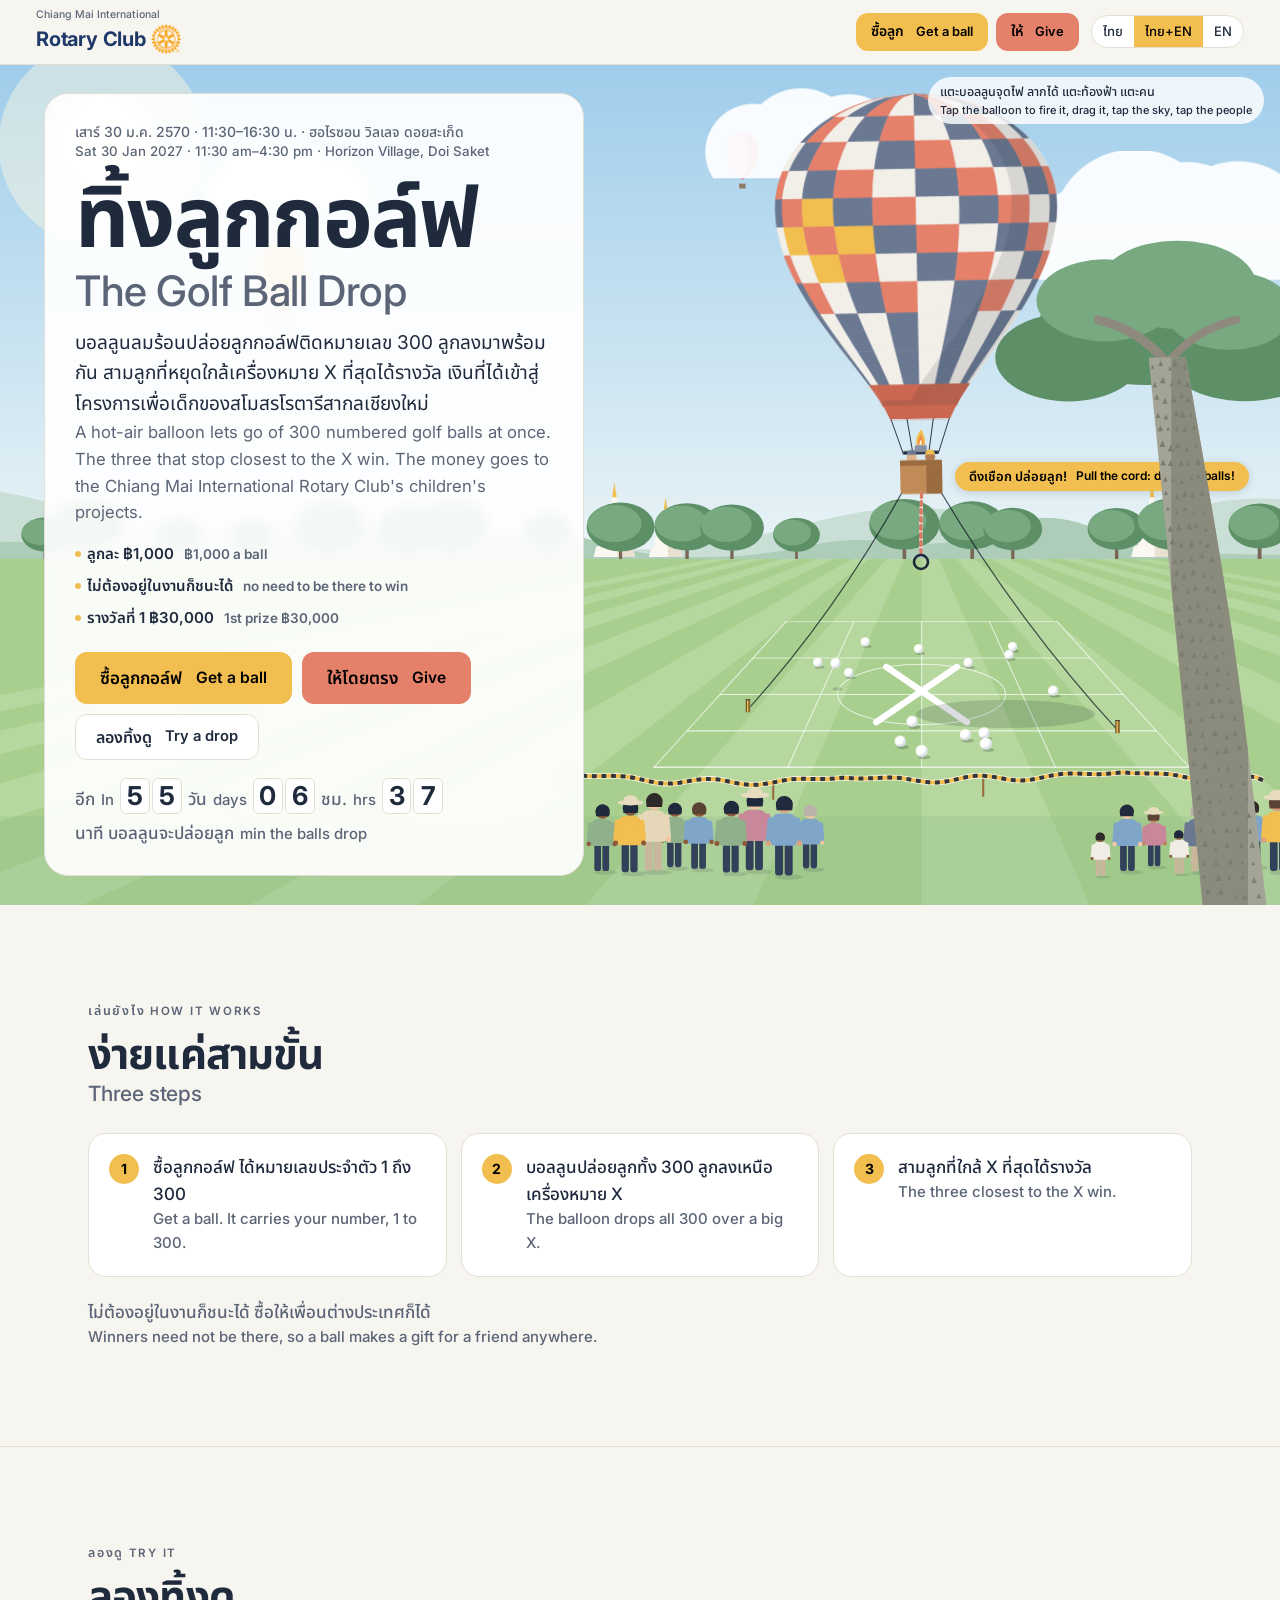
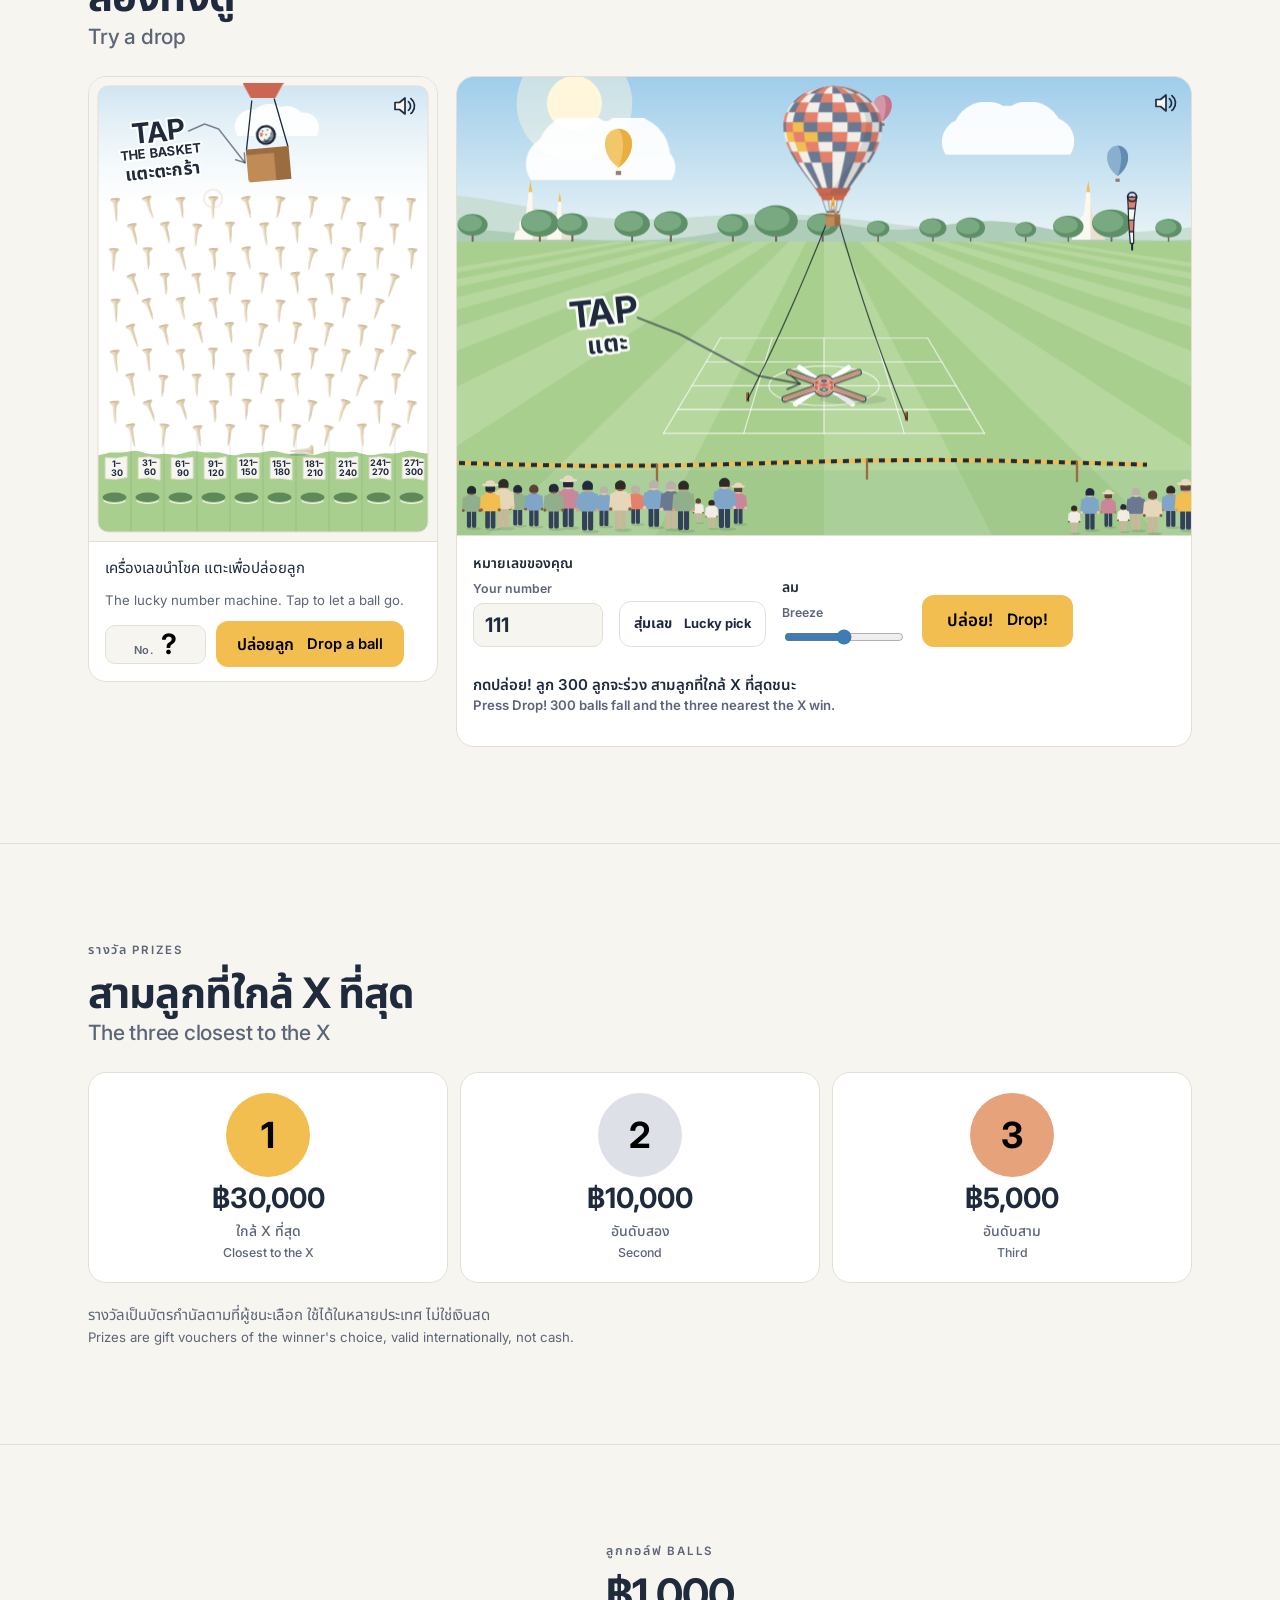
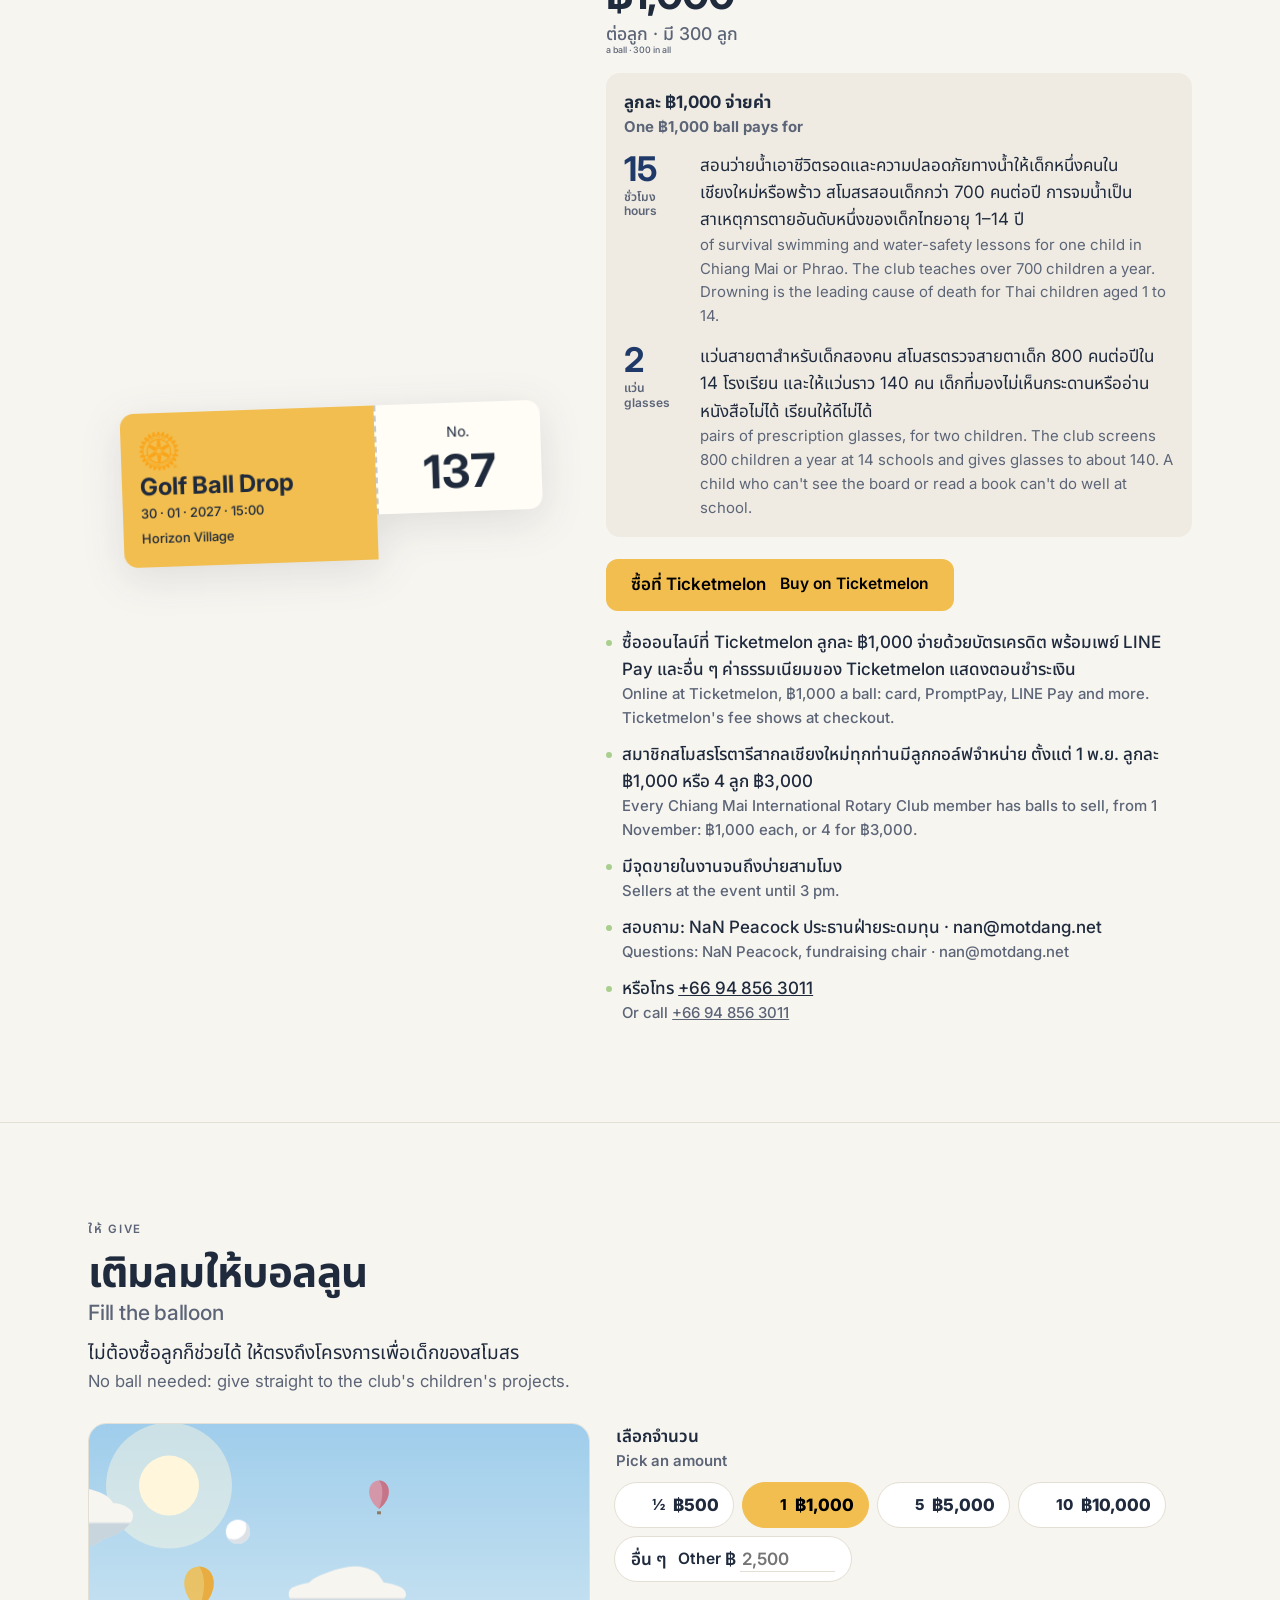
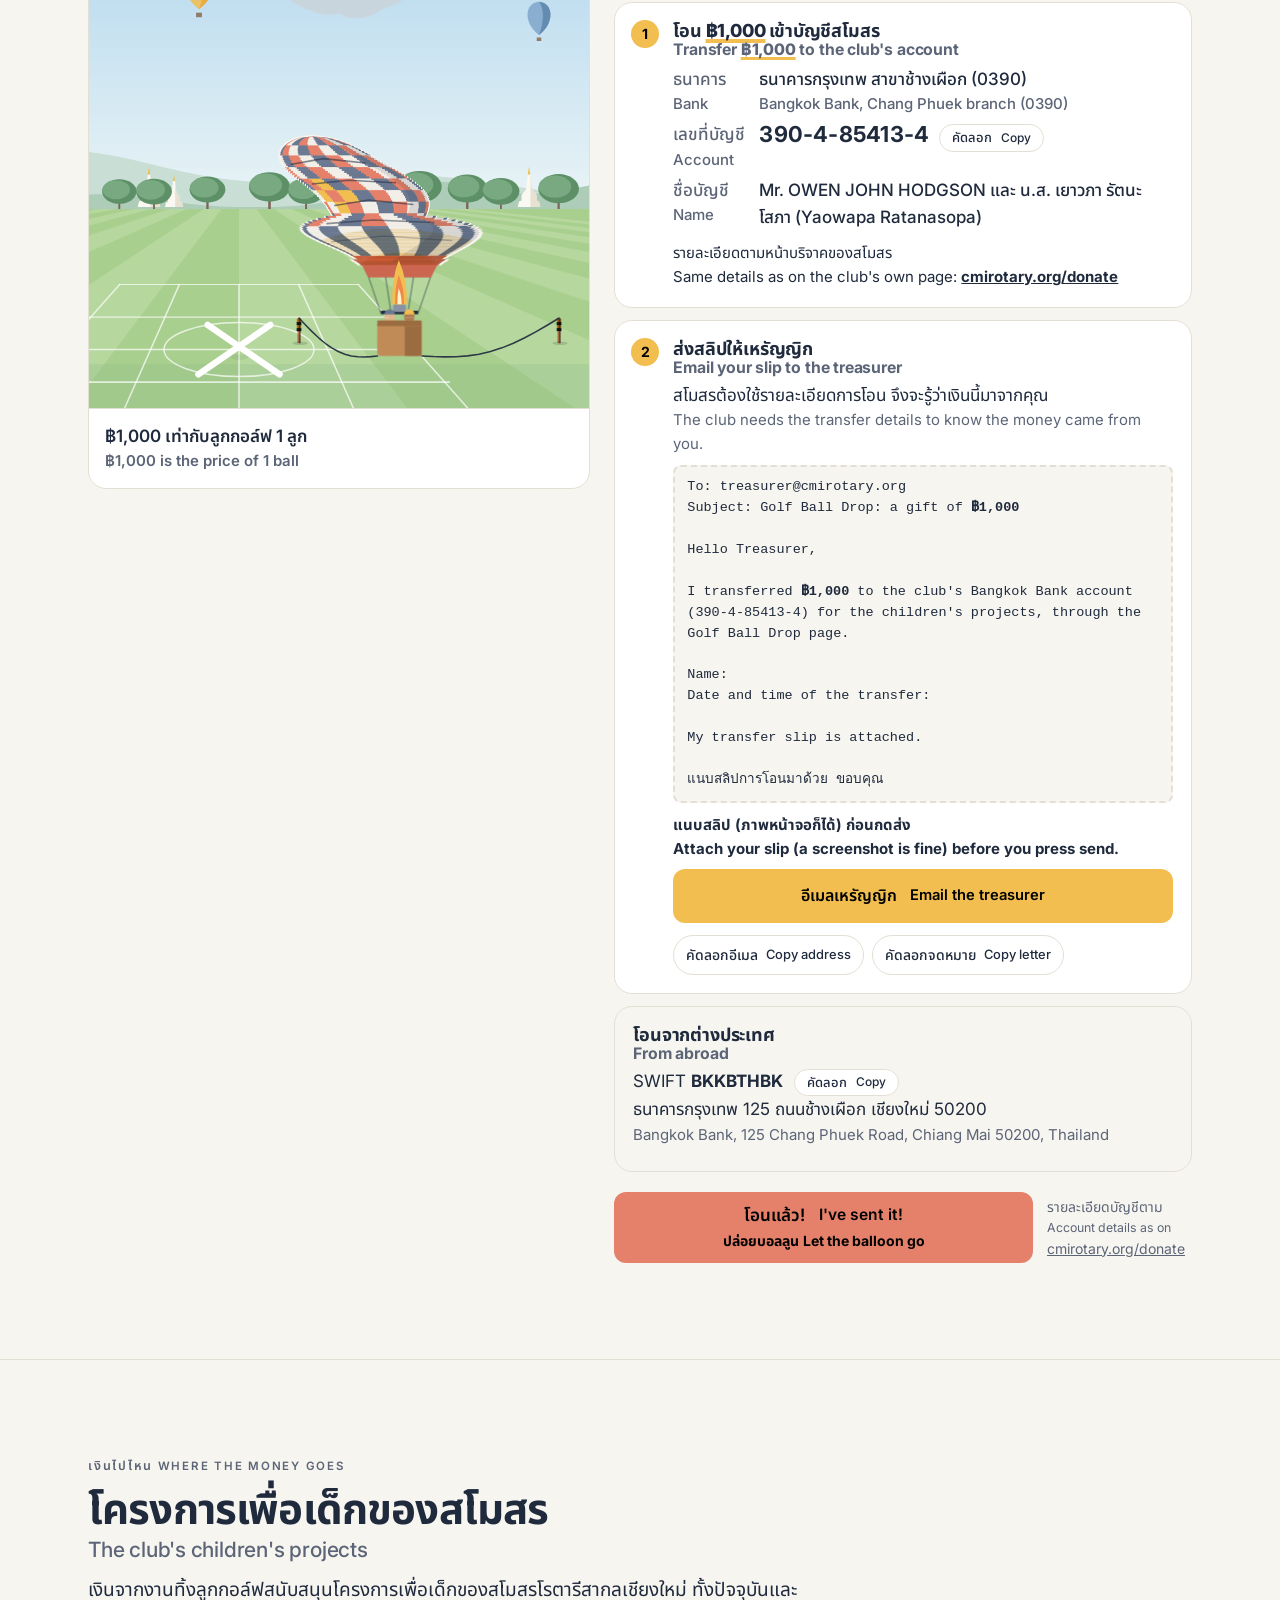
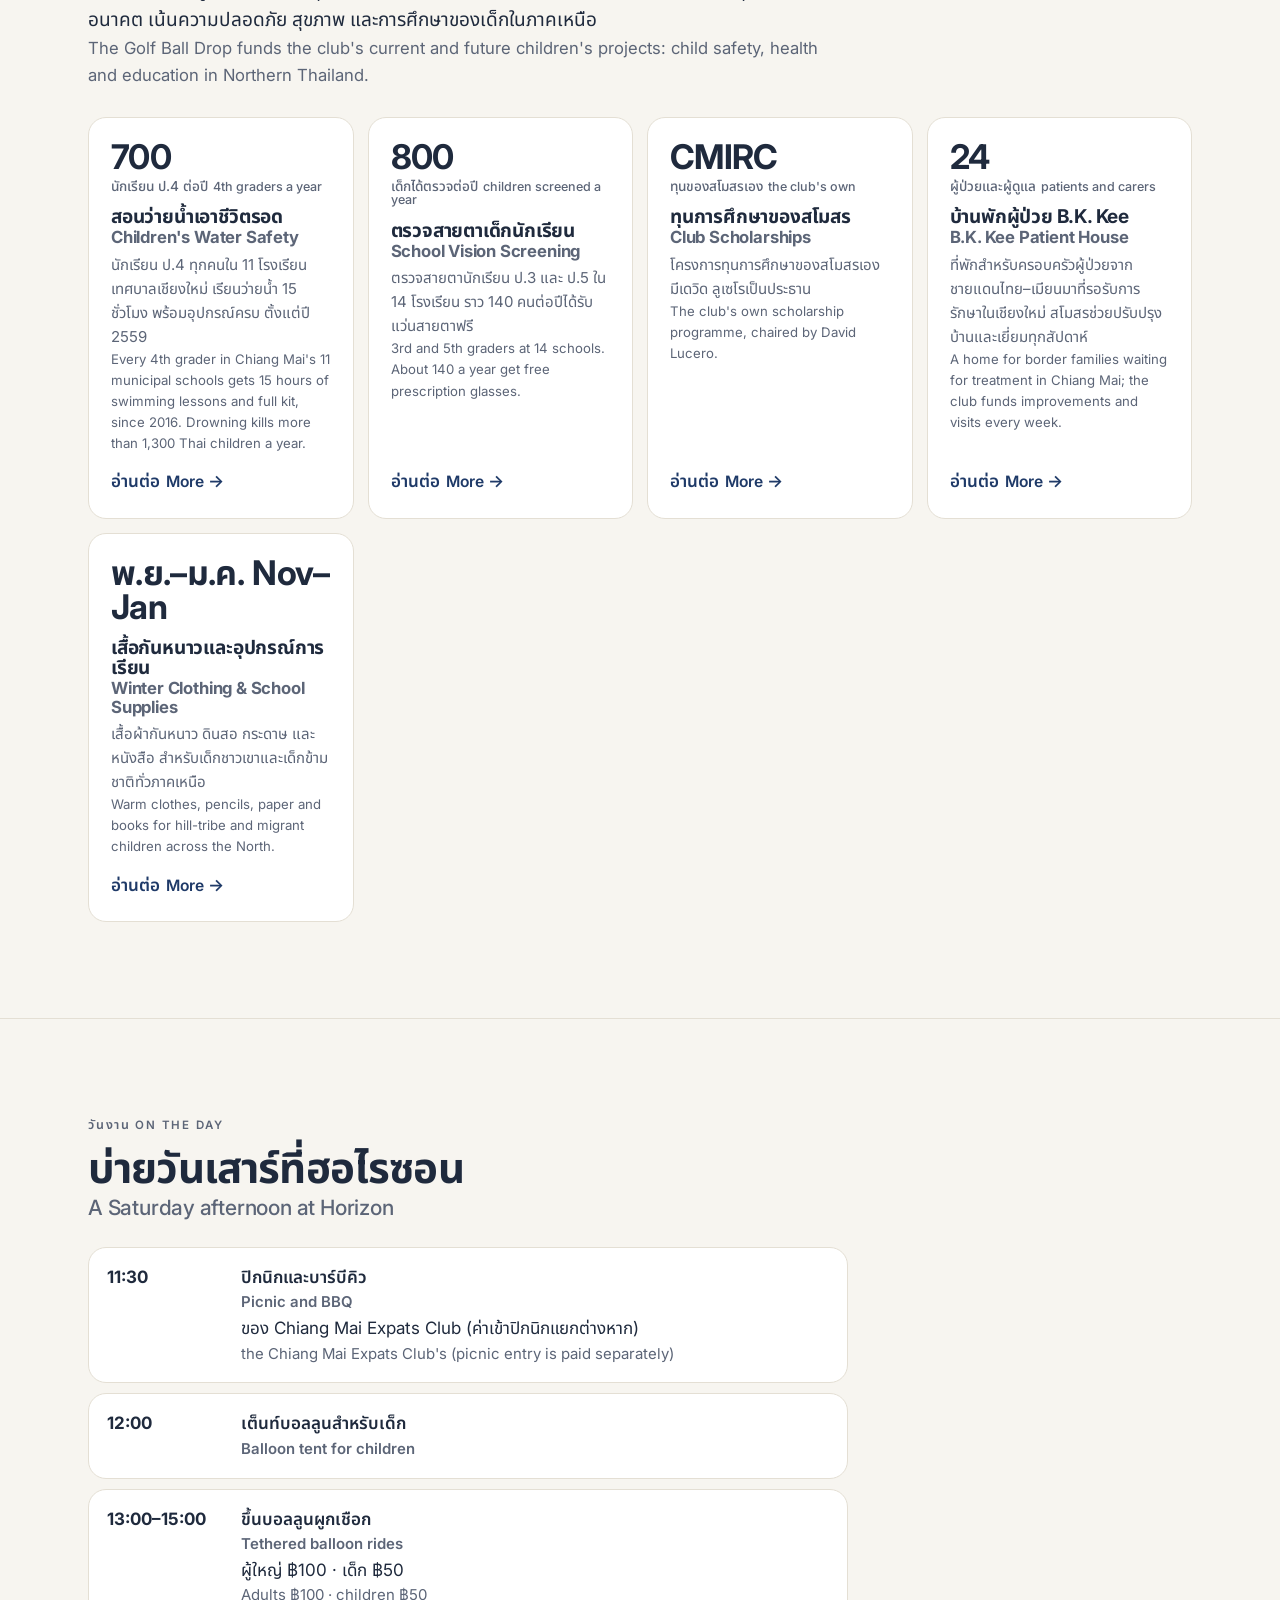
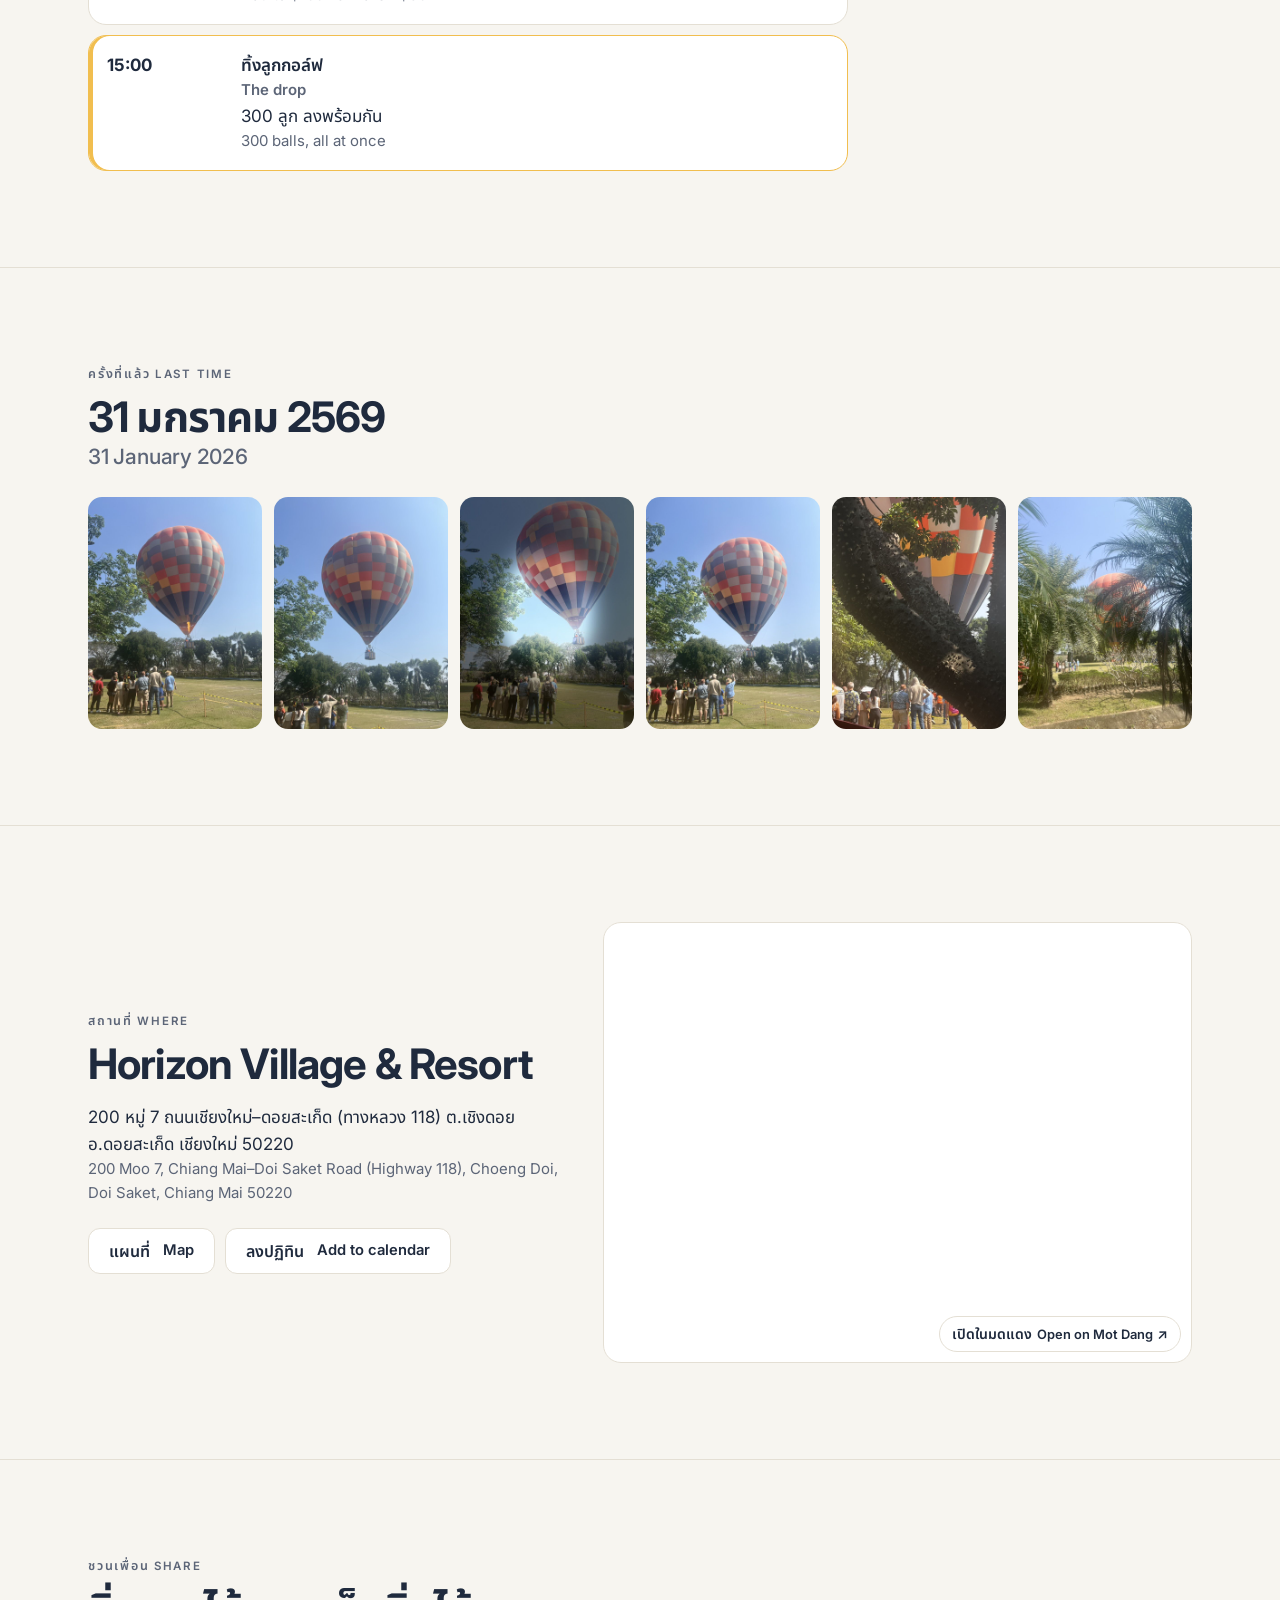
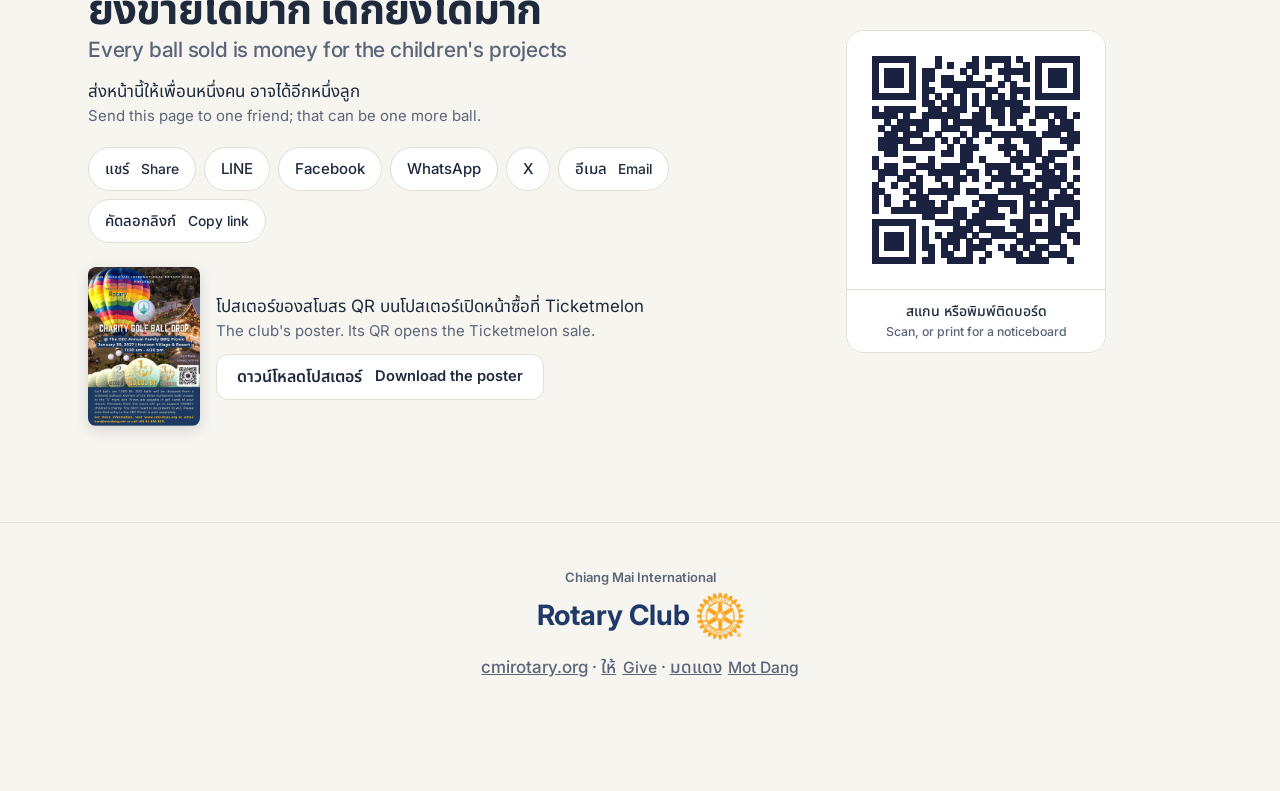
==== commit d8df9be5: "Hybrid with the club page: Get a ball opens the club's Ticketmelon 2027 sale, the club's poster, 4 f" ====
--- a/index.html
+++ b/index.html
@@ -16,7 +16,7 @@
 <meta property="og:image" content="https://nanobotco.github.io/golf-ball-drop/card.jpg">
 <meta property="og:image:width" content="1200">
 <meta property="og:image:height" content="630">
-<meta property="og:image:alt" content="Golf Ball Drop 2027 · Sat 30 Jan · Horizon Village & Resort · Rotary Club of Chiang Mai International">
+<meta property="og:image:alt" content="Golf Ball Drop 2027 · Sat 30 Jan · Horizon Village & Resort · Chiang Mai International Rotary Club">
 <meta name="twitter:image" content="https://nanobotco.github.io/golf-ball-drop/card.jpg">
 <meta property="og:locale" content="th_TH">
 <meta property="og:locale:alternate" content="en_US">
@@ -46,7 +46,7 @@
     "address": {"@type": "PostalAddress", "streetAddress": "200 Moo 7, Chiang Mai - Doi Saket Road (Highway 118)", "addressLocality": "Choeng Doi, Doi Saket", "addressRegion": "Chiang Mai", "postalCode": "50220", "addressCountry": "TH"}
   },
   "organizer": {"@type": "Organization", "name": "Chiang Mai International Rotary Club", "alternateName": "CMIRC", "url": "https://www.cmirotary.org/"},
-  "offers": {"@type": "Offer", "price": "1000", "priceCurrency": "THB", "url": "https://nanobotco.github.io/golf-ball-drop/#balls"}
+  "offers": {"@type": "Offer", "price": "1000", "priceCurrency": "THB", "url": "https://www.ticketmelon.com/cmirc/golfballdrop2027"}
 }
 </script>
 <script type="module" src="js/main.js"></script>
@@ -56,9 +56,9 @@
 
 <header class="top">
   <div class="in">
-    <a class="brand" href="#top" aria-label="Rotary Club of Chiang Mai International"><span class="mark"><strong>Rotary</strong><img class="wheel" src="img/rotary-wheel.png" alt="" width="30" height="30"></span><small>Club of Chiang Mai International</small></a>
+    <a class="brand" href="#top" aria-label="Chiang Mai International Rotary Club"><small>Chiang Mai International</small><span class="mark"><strong>Rotary Club</strong><img class="wheel" src="img/rotary-wheel.png" alt="" width="30" height="30"></span></a>
     <nav class="acts" aria-label="ทางลัด · Shortcuts">
-      <a class="btn sun" href="#balls"><span class="th">ซื้อลูก</span><span class="en">Get a ball</span></a>
+      <a class="btn sun" href="https://www.ticketmelon.com/cmirc/golfballdrop2027" target="_blank" rel="noopener"><span class="th">ซื้อลูก</span><span class="en">Get a ball</span></a>
       <a class="btn warm" href="#give"><span class="th">ให้</span><span class="en">Give</span></a>
     </nav>
     <div class="lang" role="group" aria-label="ภาษา · Language">
@@ -85,7 +85,7 @@
       <li><span class="th">รางวัลที่ 1 ฿30,000</span><span class="en">1st prize ฿30,000</span></li>
     </ul>
     <div class="cta">
-      <a class="btn sun big" href="#balls"><span class="th">ซื้อลูกกอล์ฟ</span><span class="en">Get a ball</span></a>
+      <a class="btn sun big" href="https://www.ticketmelon.com/cmirc/golfballdrop2027" target="_blank" rel="noopener"><span class="th">ซื้อลูกกอล์ฟ</span><span class="en">Get a ball</span></a>
       <a class="btn warm big" href="#give"><span class="th">ให้โดยตรง</span><span class="en">Give</span></a>
       <a class="btn paper" href="#try"><span class="th">ลองทิ้งดู</span><span class="en">Try a drop</span></a>
     </div>
@@ -167,19 +167,28 @@
     <div>
       <p class="kick"><span class="th">ลูกกอล์ฟ</span><span class="en">Balls</span></p>
       <h2 id="b-h" class="riso-type big">฿1,000 <small><span class="th">ต่อลูก · มี 300 ลูก</span><span class="en">a ball · 300 in all</span></small></h2>
+      <div class="does">
+        <p class="does-h"><span class="th">ลูกละ ฿1,000 จ่ายค่า</span><span class="en">One ฿1,000 ball pays for</span></p>
+        <ul>
+          <li><b>15<small><span class="th">ชั่วโมง</span><span class="en">hours</span></small></b><span><span class="th">สอนว่ายน้ำเอาชีวิตรอดและความปลอดภัยทางน้ำให้เด็กหนึ่งคนในเชียงใหม่หรือพร้าว สโมสรสอนเด็กกว่า 700 คนต่อปี การจมน้ำเป็นสาเหตุการตายอันดับหนึ่งของเด็กไทยอายุ 1–14 ปี</span><span class="en">of survival swimming and water-safety lessons for one child in Chiang Mai or Phrao. The club teaches over 700 children a year. Drowning is the leading cause of death for Thai children aged 1 to 14.</span></span></li>
+          <li><b>2<small><span class="th">แว่น</span><span class="en">glasses</span></small></b><span><span class="th">แว่นสายตาสำหรับเด็กสองคน สโมสรตรวจสายตาเด็ก 800 คนต่อปีใน 14 โรงเรียน และให้แว่นราว 140 คน เด็กที่มองไม่เห็นกระดานหรืออ่านหนังสือไม่ได้ เรียนให้ดีไม่ได้</span><span class="en">pairs of prescription glasses, for two children. The club screens 800 children a year at 14 schools and gives glasses to about 140. A child who can't see the board or read a book can't do well at school.</span></span></li>
+        </ul>
+      </div>
+      <div class="cta">
+        <a class="btn sun big" href="https://www.ticketmelon.com/cmirc/golfballdrop2027" target="_blank" rel="noopener"><span class="th">ซื้อที่ Ticketmelon</span><span class="en">Buy on Ticketmelon</span></a>
+      </div>
       <ul class="ways">
-        <li><span><span class="th">สมาชิกสโมสรโรตารีสากลเชียงใหม่ทุกท่านมีลูกกอล์ฟจำหน่าย ตั้งแต่ 1 พ.ย.</span><span class="en">Every Chiang Mai International Rotary Club member has balls to sell, from 1 November.</span></span></li>
+        <li><span><span class="th">ซื้อออนไลน์ที่ Ticketmelon ลูกละ ฿1,000 จ่ายด้วยบัตรเครดิต พร้อมเพย์ LINE Pay และอื่น ๆ ค่าธรรมเนียมของ Ticketmelon แสดงตอนชำระเงิน</span><span class="en">Online at Ticketmelon, ฿1,000 a ball: card, PromptPay, LINE Pay and more. Ticketmelon's fee shows at checkout.</span></span></li>
+        <li><span><span class="th">สมาชิกสโมสรโรตารีสากลเชียงใหม่ทุกท่านมีลูกกอล์ฟจำหน่าย ตั้งแต่ 1 พ.ย. ลูกละ ฿1,000 หรือ 4 ลูก ฿3,000</span><span class="en">Every Chiang Mai International Rotary Club member has balls to sell, from 1 November: ฿1,000 each, or 4 for ฿3,000.</span></span></li>
         <li><span><span class="th">มีจุดขายในงานจนถึงบ่ายสามโมง</span><span class="en">Sellers at the event until 3 pm.</span></span></li>
         <li><span><span class="th">สอบถาม: NaN Peacock ประธานฝ่ายระดมทุน · nan@motdang.net</span><span class="en">Questions: NaN Peacock, fundraising chair · nan@motdang.net</span></span></li>
+        <li><span><span class="th">หรือโทร <a href="tel:+66948563011">+66 94 856 3011</a></span><span class="en">Or call <a href="tel:+66948563011">+66 94 856 3011</a></span></span></li>
       </ul>
-      <div class="cta">
-        <a class="btn sun big" href="mailto:nan@motdang.net?subject=Golf%20Ball%20Drop%202027"><span class="th">อีเมลขอซื้อลูก</span><span class="en">Email for a ball</span></a>
-      </div>
-    </div>
-  </div>
-</section>
-
-<section class="sec raised" id="raised" aria-labelledby="r-h">
+    </div>
+  </div>
+</section>
+
+<section class="sec raised" id="raised" aria-labelledby="r-h" hidden>
   <div class="in">
     <p class="kick"><span class="th">ยอดสด</span><span class="en">Live</span></p>
     <h2 id="r-h" class="riso-type"><span class="th">ระดมได้แล้ว</span><span class="en">Raised so far</span></h2>
@@ -274,7 +283,7 @@
         
         <span class="n">800 <small><span class="th">เด็กได้ตรวจต่อปี</span><span class="en">children screened a year</span></small></span>
         <h3><span class="th">ตรวจสายตาเด็กนักเรียน</span><span class="en">School Vision Screening</span></h3>
-        <p><span class="th">ตรวจสายตานักเรียน ป.3 และ ป.5 ใน 11 โรงเรียนเทศบาลและโรงเรียนวัดสวนดอก ราว 15% ได้รับแว่นสายตาฟรี</span><span class="en">3rd and 5th graders at the 11 municipal schools and Wat Suan Dok School. About 15% get free prescription glasses.</span></p>
+        <p><span class="th">ตรวจสายตานักเรียน ป.3 และ ป.5 ใน 14 โรงเรียน ราว 140 คนต่อปีได้รับแว่นสายตาฟรี</span><span class="en">3rd and 5th graders at 14 schools. About 140 a year get free prescription glasses.</span></p>
         <span class="more"><span class="th">อ่านต่อ</span><span class="en">More</span> →</span>
       </a>
       <a class="proj" href="https://www.cmirotary.org/community-service-projects" target="_blank" rel="noopener">
@@ -357,6 +366,13 @@
         <a class="sh" href="mailto:?subject=Golf%20Ball%20Drop%202027&amp;body=Sat%2030%20Jan%202027%20at%20Horizon%20Village%3A%20https%3A%2F%2Fnanobotco.github.io%2Fgolf-ball-drop%2F"><span class="th">อีเมล</span><span class="en">Email</span></a>
         <button type="button" class="sh" id="sh-copy"><span class="th">คัดลอกลิงก์</span><span class="en">Copy link</span></button>
       </div>
+      <div class="poster-row">
+        <button type="button" class="ph poster" data-src="img/poster-2027.jpg"><img src="img/poster-2027-sm.jpg" alt="โปสเตอร์งานทิ้งลูกกอล์ฟ 2570 ของสโมสร · The club's Golf Ball Drop 2027 poster" width="300" height="426" loading="lazy"></button>
+        <div>
+          <p><span class="th">โปสเตอร์ของสโมสร QR บนโปสเตอร์เปิดหน้าซื้อที่ Ticketmelon</span><span class="en">The club's poster. Its QR opens the Ticketmelon sale.</span></p>
+          <a class="btn paper" href="img/poster-2027.jpg" download="golf-ball-drop-2027-poster.jpg"><span class="th">ดาวน์โหลดโปสเตอร์</span><span class="en">Download the poster</span></a>
+        </div>
+      </div>
     </div>
     <figure class="qr print">
       <canvas id="qr-cv" role="img" aria-label="QR code: nanobotco.github.io/golf-ball-drop"></canvas>
@@ -369,13 +385,13 @@
 
 <footer>
   <div class="in">
-    <a class="sig" href="https://www.cmirotary.org/" target="_blank" rel="noopener" aria-label="Rotary Club of Chiang Mai International"><span class="mark"><strong>Rotary</strong><img class="wheel" src="img/rotary-wheel.png" alt="" width="48" height="48"></span><small>Club of Chiang Mai International</small></a>
+    <a class="sig" href="https://www.cmirotary.org/" target="_blank" rel="noopener" aria-label="Chiang Mai International Rotary Club"><small>Chiang Mai International</small><span class="mark"><strong>Rotary Club</strong><img class="wheel" src="img/rotary-wheel.png" alt="" width="48" height="48"></span></a>
     <p><a href="https://www.cmirotary.org/" target="_blank" rel="noopener">cmirotary.org</a> · <a href="#give"><span class="th">ให้</span><span class="en">Give</span></a> · <a href="https://motdang.net/"><span class="th">มดแดง</span><span class="en">Mot Dang</span></a></p>
   </div>
 </footer>
 
 <nav class="dock" id="dock" aria-label="ทางลัด · Shortcuts">
-  <a class="btn sun" href="#balls"><span class="th">ซื้อลูก</span><span class="en">Get a ball</span></a>
+  <a class="btn sun" href="https://www.ticketmelon.com/cmirc/golfballdrop2027" target="_blank" rel="noopener"><span class="th">ซื้อลูก</span><span class="en">Get a ball</span></a>
   <a class="btn warm" href="#give"><span class="th">ให้</span><span class="en">Give</span></a>
 </nav>
 
--- a/gbd.css
+++ b/gbd.css
@@ -56,7 +56,7 @@
 .top .in{display:flex;align-items:center;gap:12px;padding:10px 16px;max-width:1240px;margin:0 auto}
 .brand{display:flex;flex-direction:column;text-decoration:none;color:var(--navy);line-height:1}
 .brand .mark{display:flex;align-items:center;gap:5px;font-weight:700;font-size:20px;letter-spacing:-.01em}
-.brand small{font-size:10.5px;font-weight:500;margin-top:3px;color:var(--mute)}
+.brand small{font-size:10.5px;font-weight:500;margin-bottom:3px;color:var(--mute)}
 .wheel{cursor:pointer;transition:transform .9s cubic-bezier(.2,.8,.2,1)}
 .wheel.spin{transform:rotate(720deg)}
 .acts{display:flex;gap:8px;margin-left:auto}
@@ -164,6 +164,13 @@
 .ticket.shake{animation:shake .5s}
 @keyframes shake{25%{transform:rotate(1deg) translateX(-6px)}50%{transform:rotate(-5deg) translateX(5px)}75%{transform:rotate(-1deg)}}
 .big small{display:block;font-size:.42em;font-weight:500;color:var(--mute);margin-top:6px;letter-spacing:0}
+.does{margin:18px 0 0;padding:16px 18px;border-radius:14px;background:var(--soft)}
+.does-h{margin:0 0 12px;font-weight:700;color:var(--text)}
+.does ul{list-style:none;margin:0;padding:0;display:grid;gap:14px}
+.does li{display:grid;grid-template-columns:64px 1fr;gap:12px;align-items:start}
+.does li b{font-size:34px;line-height:1;color:var(--navy);font-weight:700}
+.does li b small{display:block;margin-top:4px;font-size:12px;font-weight:600;color:var(--mute);line-height:1.2}
+html.lang-both .does li b small .en{font-size:1em}
 .ways{list-style:none;margin:18px 0 0;padding:0;display:grid;gap:10px}
 .ways li{display:flex;gap:10px;font-weight:500}
 .ways li::before{content:"";flex:none;width:6px;height:6px;margin-top:.65em;border-radius:50%;background:var(--leaf)}
@@ -208,6 +215,7 @@
 .r-note{margin:12px 0 0;font-weight:600;font-size:14px}
 .r-how{margin:6px 0 0;font-size:13.5px;color:var(--mute)}
 .raised.off .r-card{opacity:.6}
+.raised[hidden]{display:none}
 
 /* give */
 .give-grid{display:grid;gap:24px;margin-top:28px}
@@ -269,6 +277,10 @@
 .ph:hover img{transform:scale(1.03)}
 .lb{padding:0;border:0;border-radius:14px;max-width:min(92vw,700px);background:var(--card)}
 .lb::backdrop{background:rgba(18,22,31,.82)}
+.poster-row{display:flex;gap:16px;align-items:center;margin-top:24px}
+.poster-row .ph{flex:none;width:112px;border-radius:8px;box-shadow:0 4px 14px rgba(31,42,61,.16)}
+.poster-row .ph img{aspect-ratio:auto}
+.poster-row p{margin:0 0 10px}
 .lb img{display:block;max-height:86vh;width:auto}
 
 /* where */
@@ -293,6 +305,7 @@
 footer{padding:40px 0 110px;border-top:1px solid var(--line);text-align:center;color:var(--mute)}
 footer .sig{display:inline-flex;flex-direction:column;align-items:center;text-decoration:none;color:var(--navy)}
 footer .mark{display:flex;align-items:center;gap:6px;font-weight:700;font-size:28px}
+footer .sig small{font-size:13px;font-weight:600;margin-bottom:4px;color:var(--mute)}
 footer p{margin:14px 0 0;font-weight:500}
 .dock{position:fixed;left:12px;right:12px;bottom:max(12px,env(safe-area-inset-bottom));z-index:30;display:flex;gap:10px;transform:translateY(140%);transition:transform .3s}
 .dock.on{transform:none}
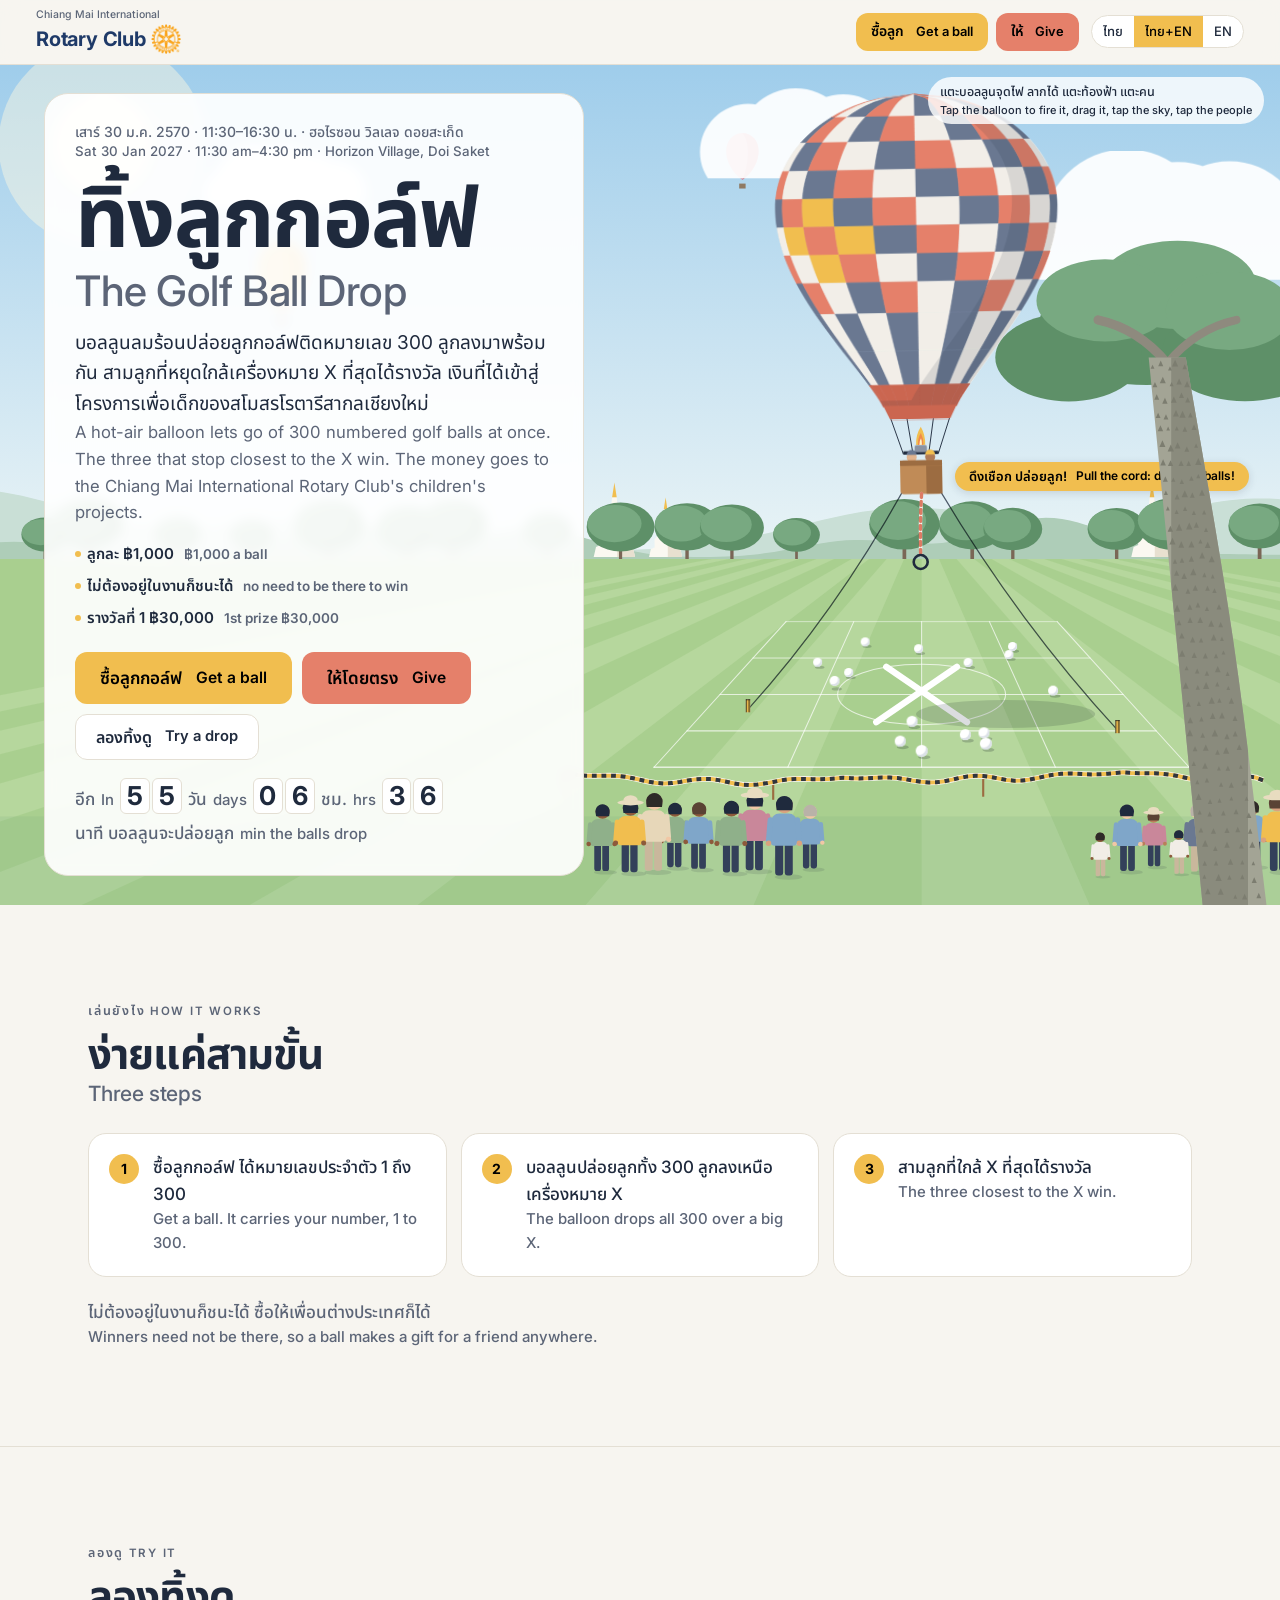
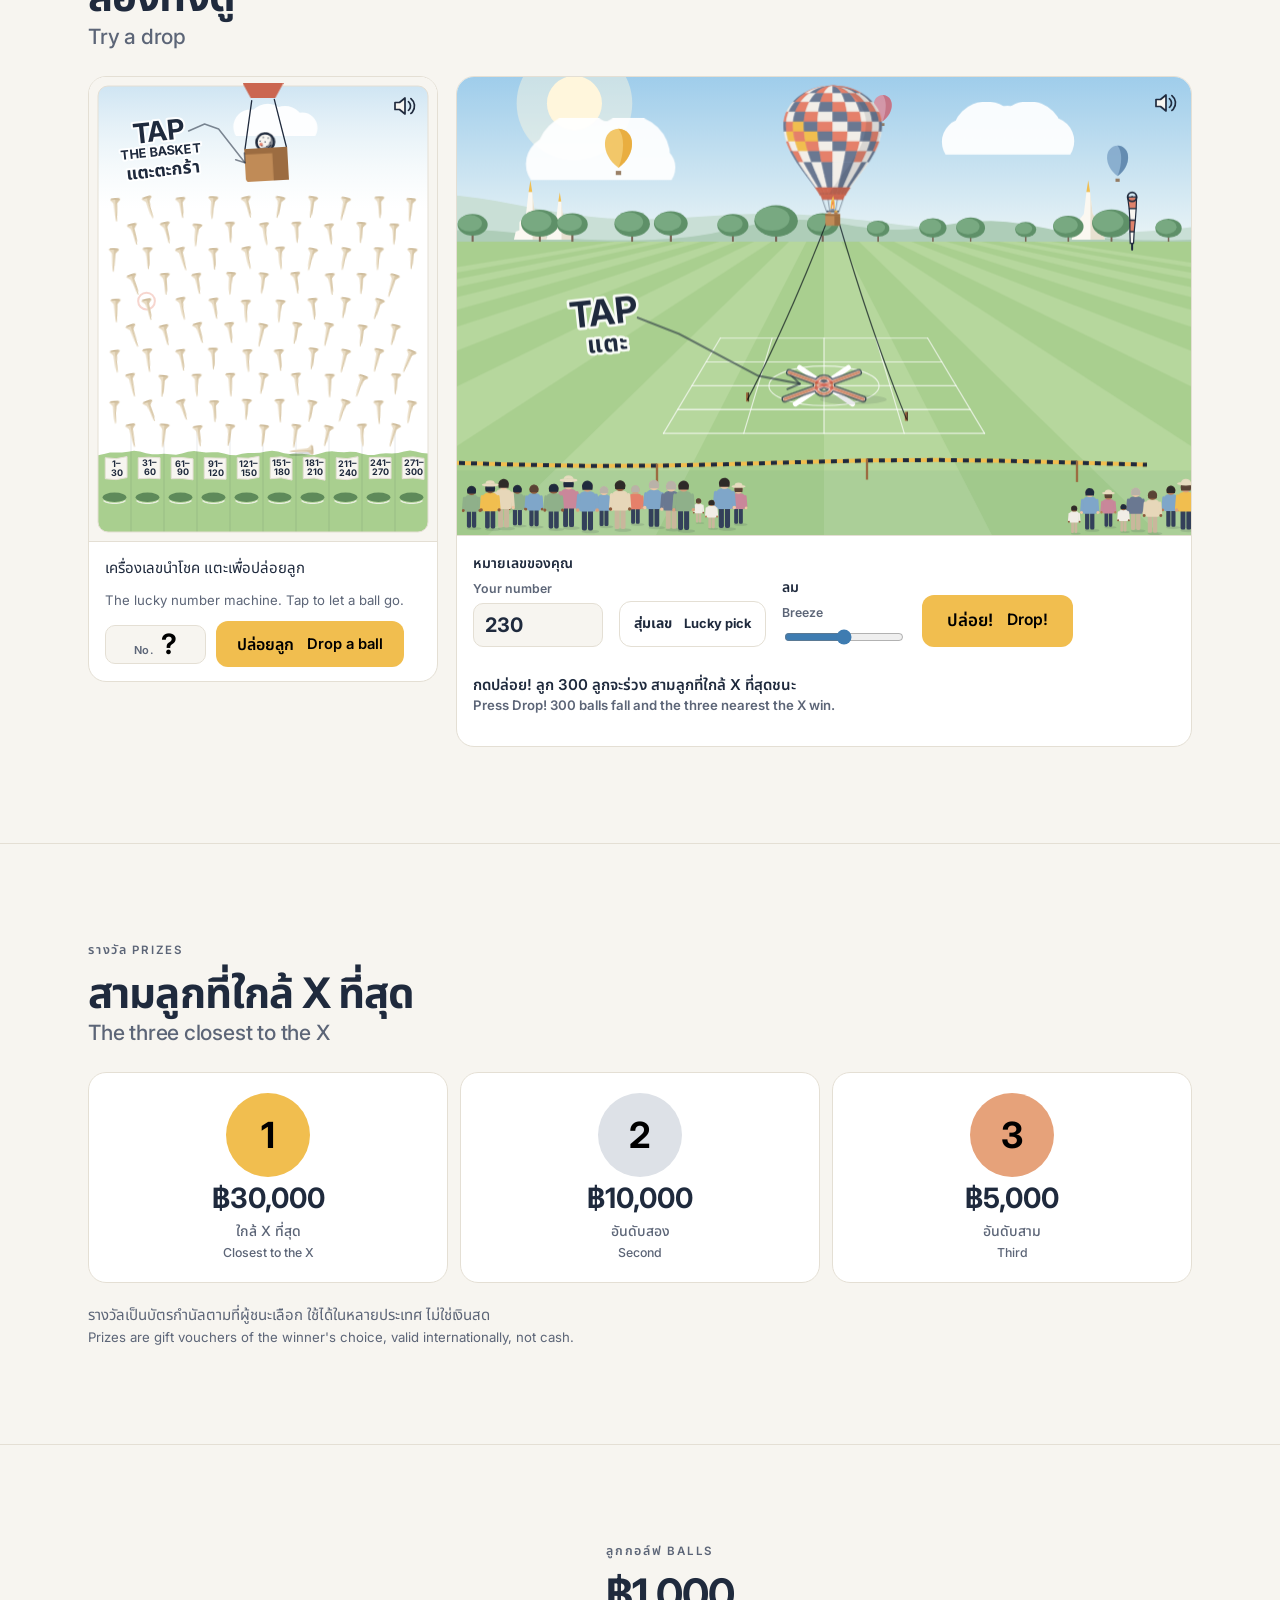
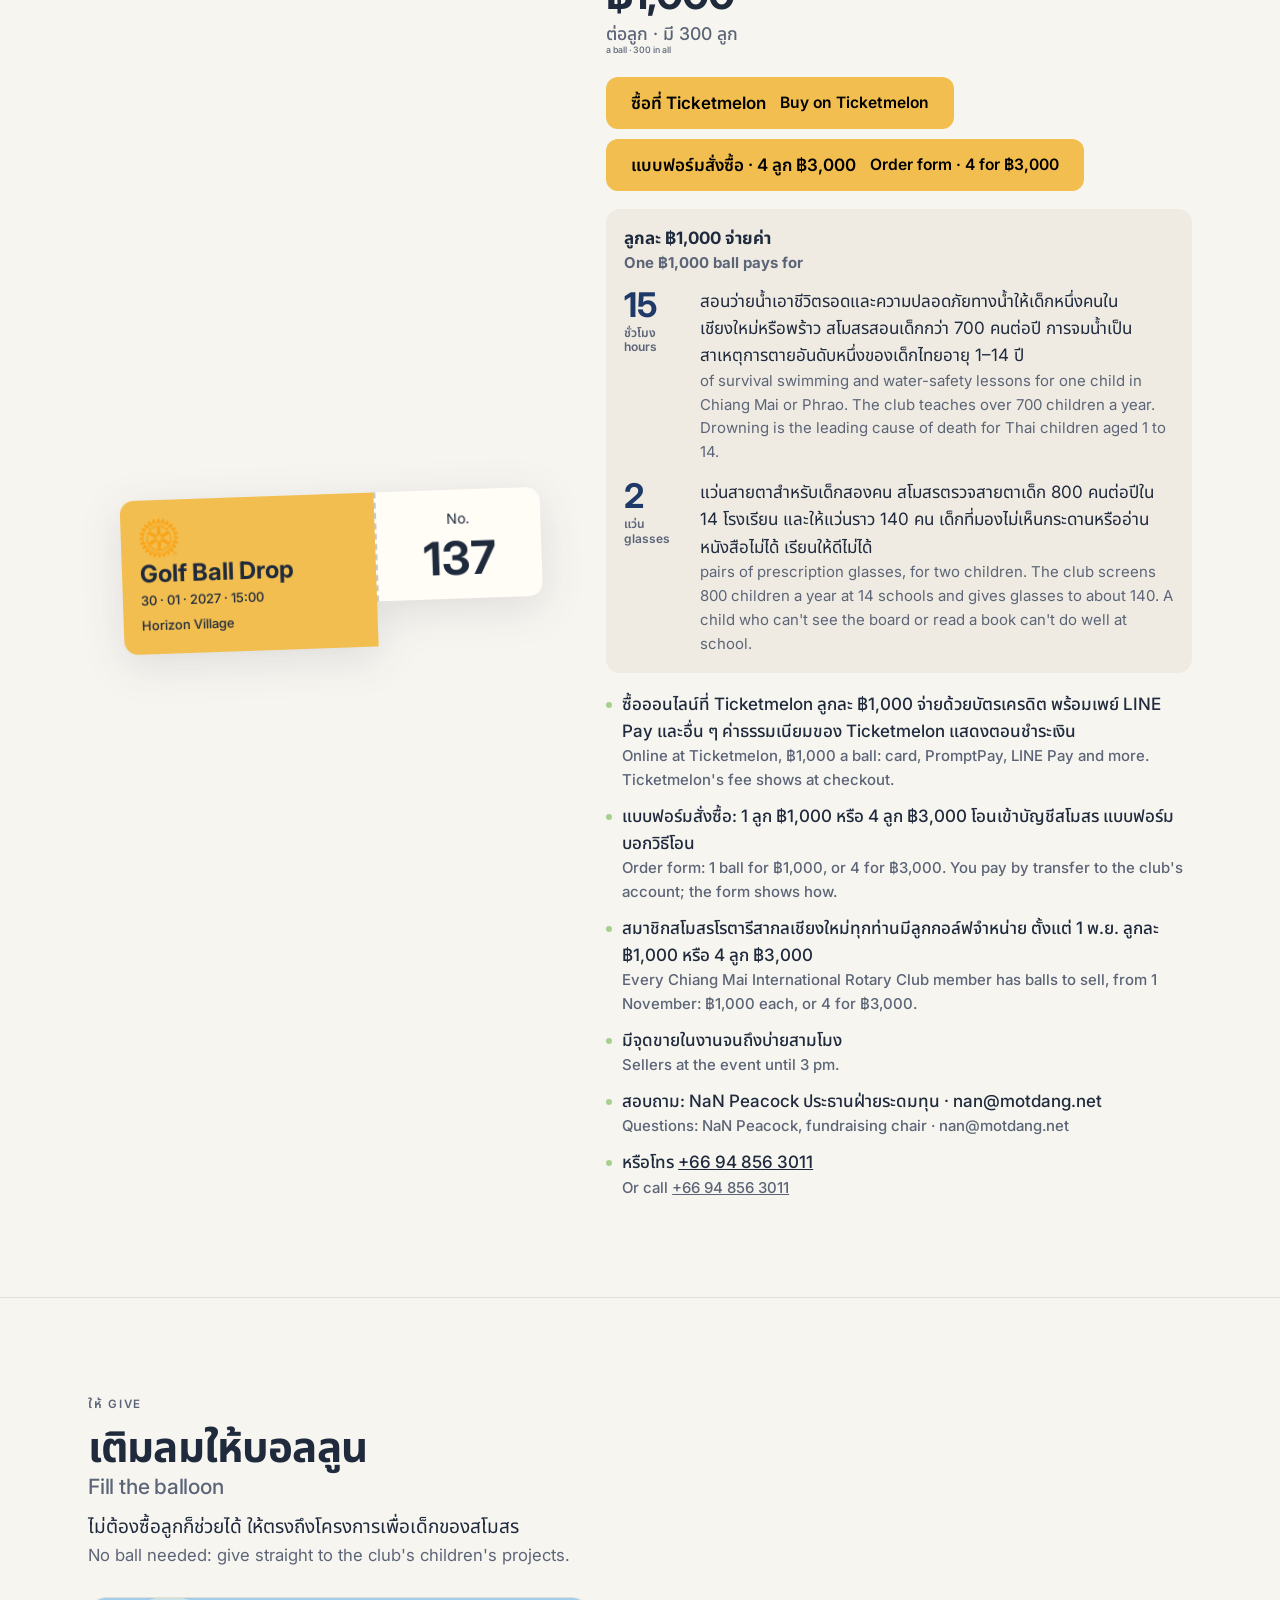
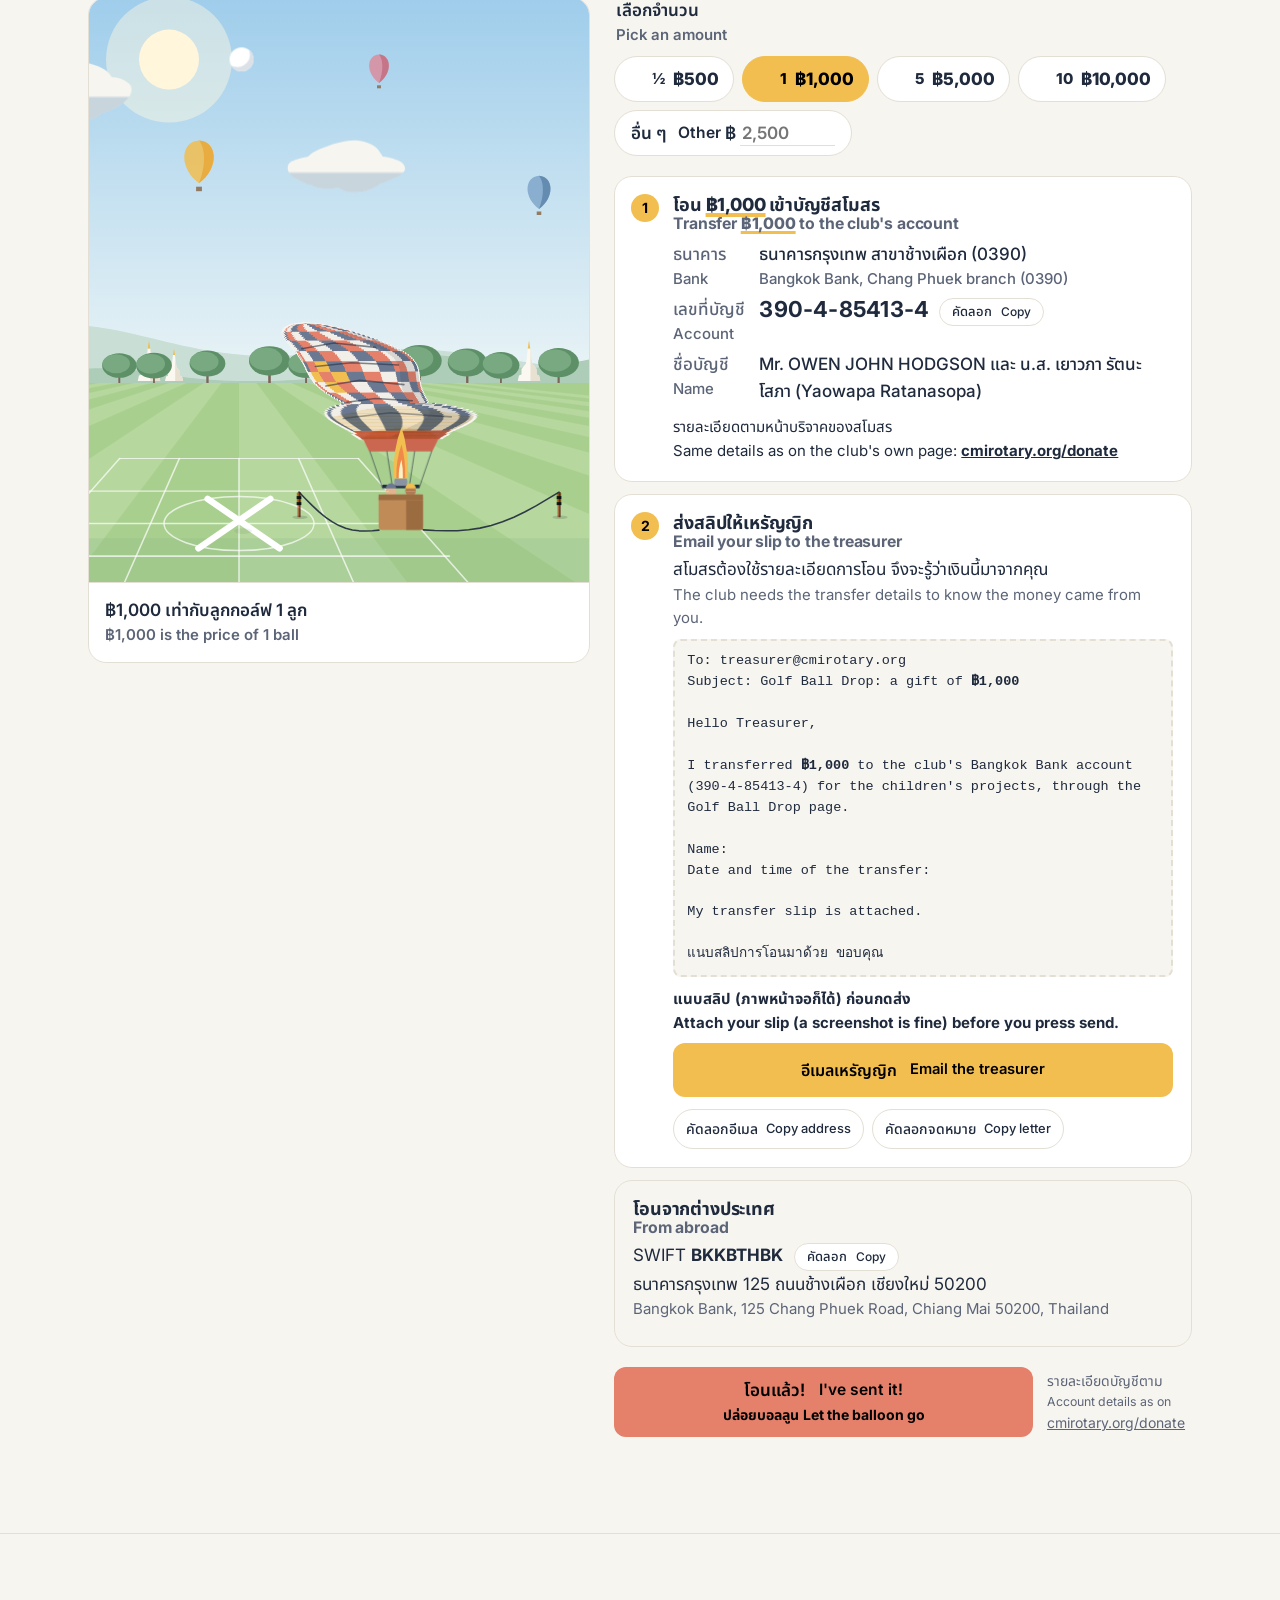
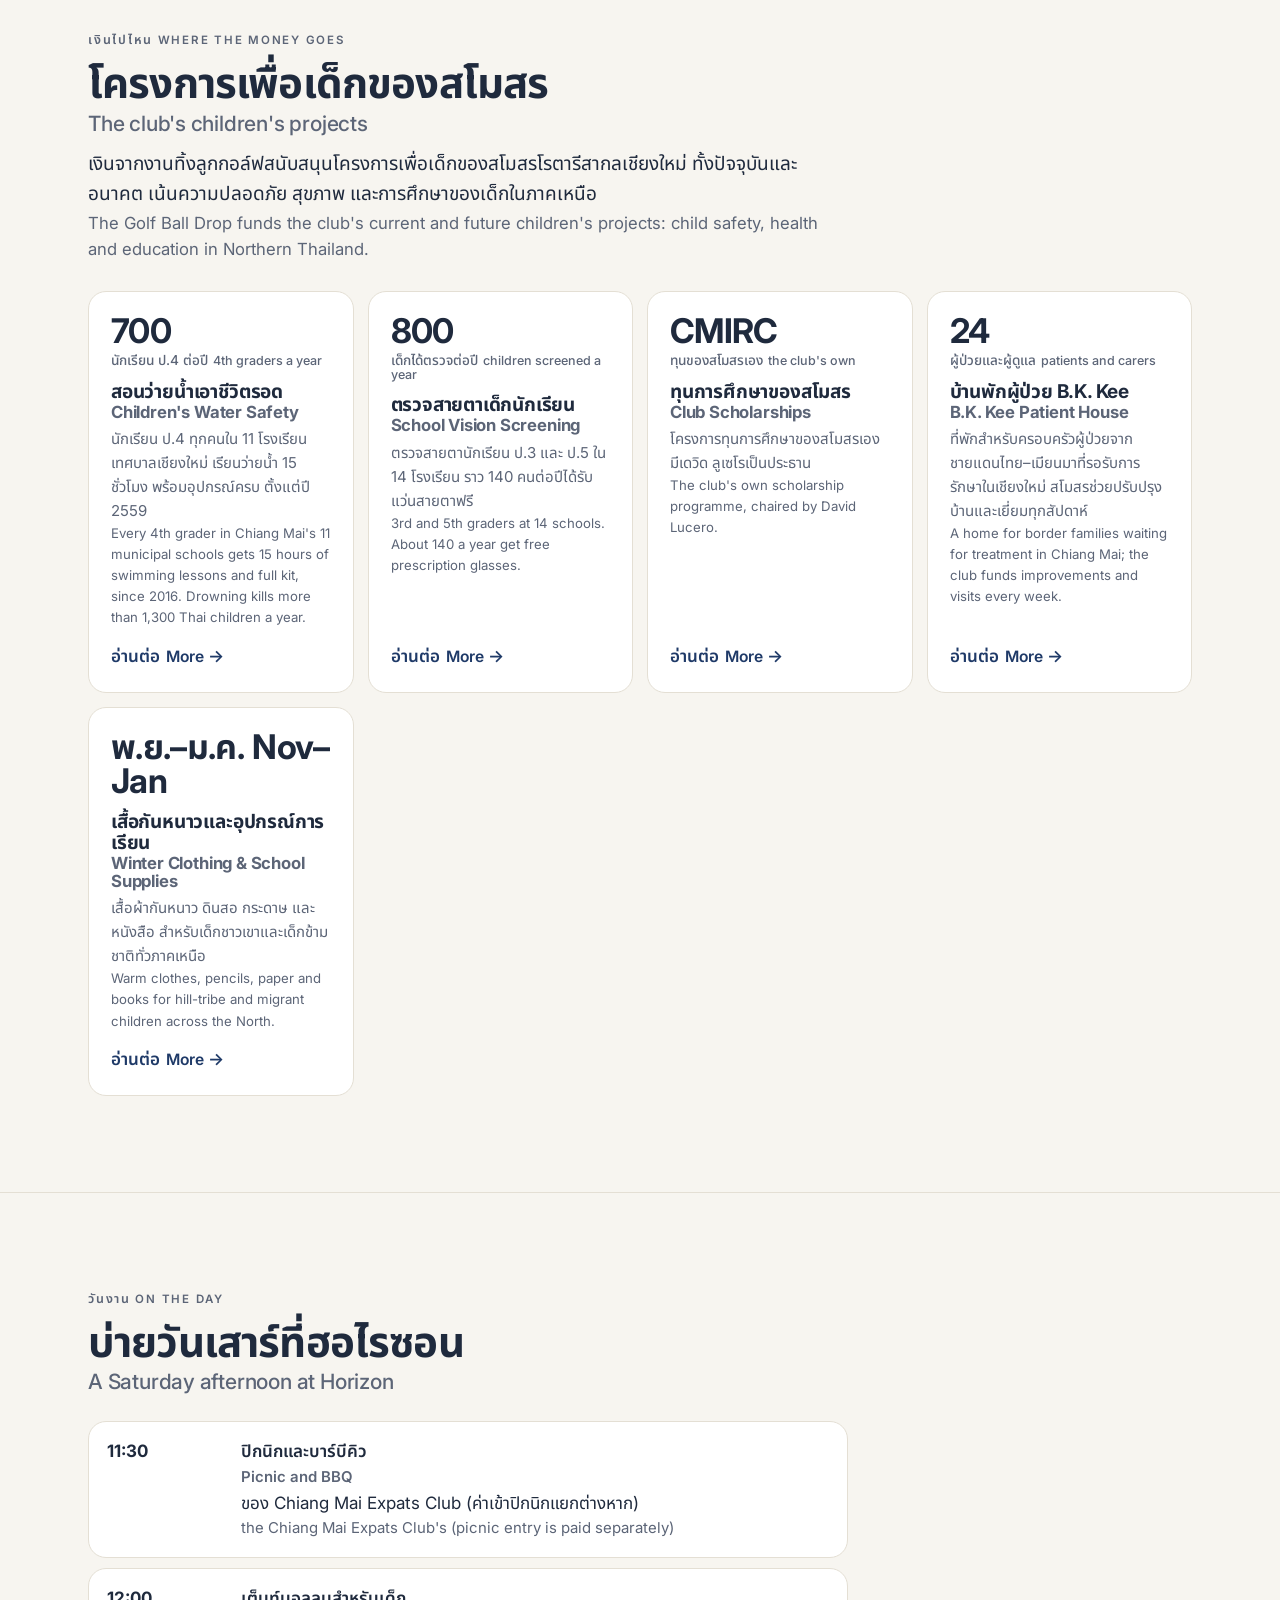
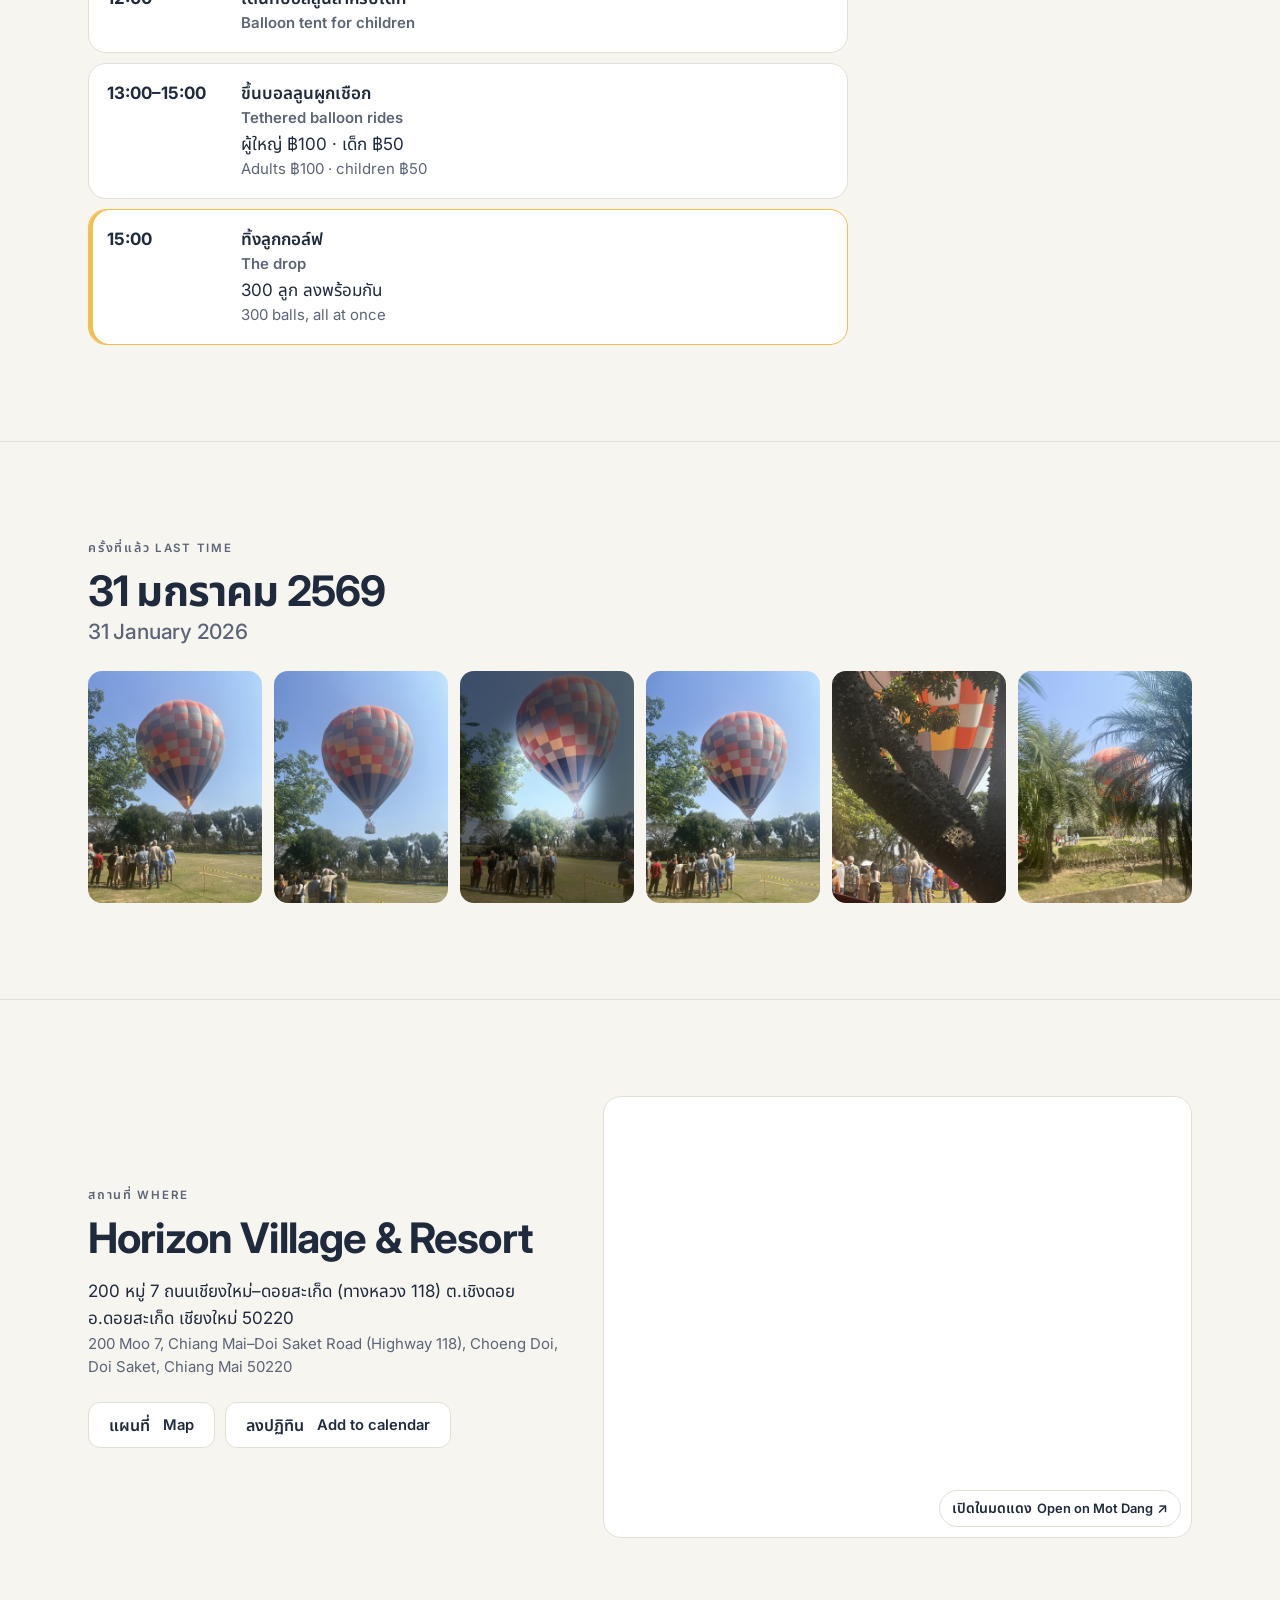
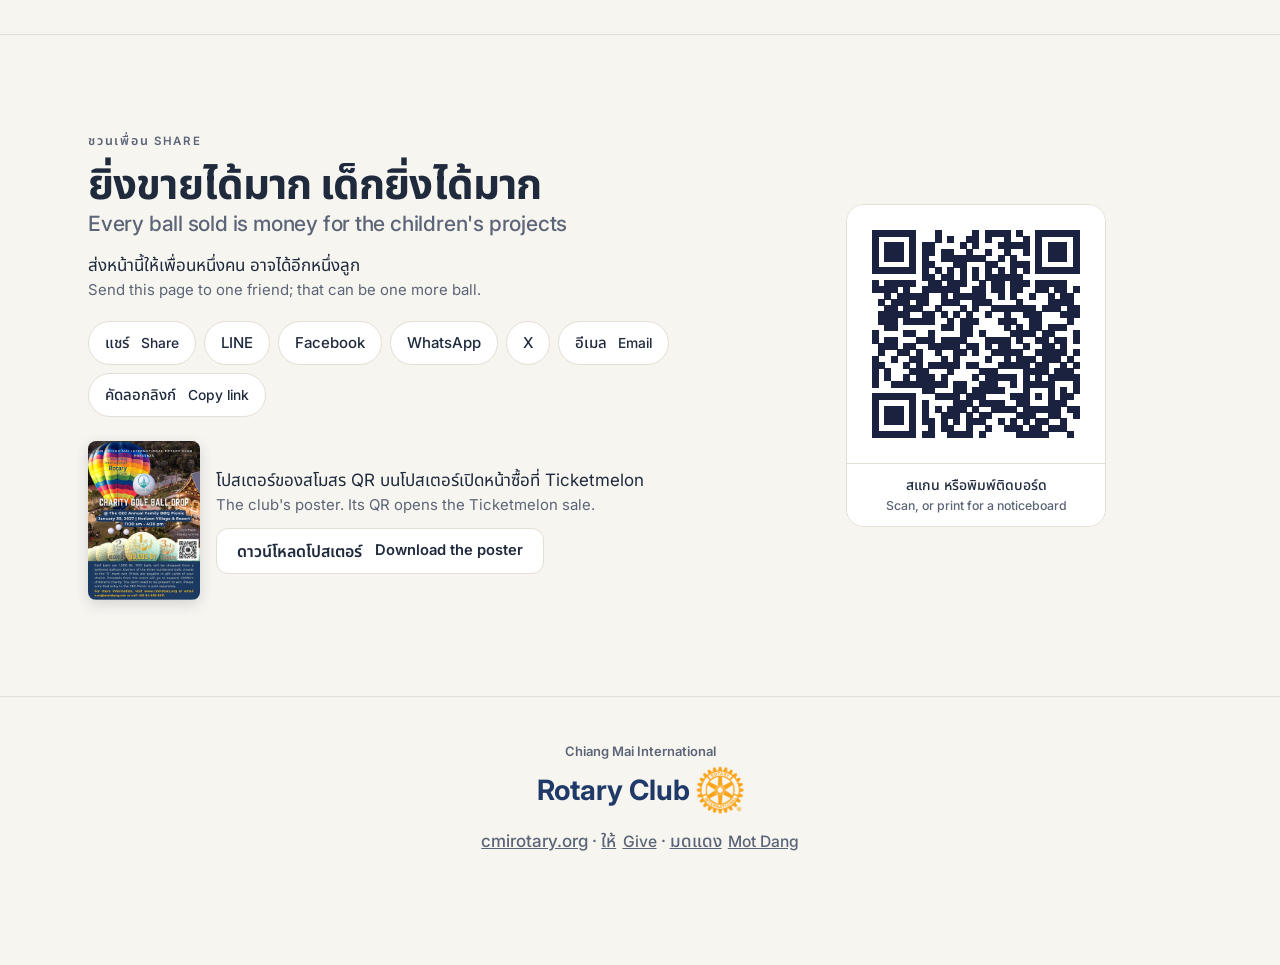
==== commit abf7b4c1: "Order form back beside Ticketmelon: both buy buttons under the price, Get a ball lands there; the fo" ====
--- a/index.html
+++ b/index.html
@@ -58,7 +58,7 @@
   <div class="in">
     <a class="brand" href="#top" aria-label="Chiang Mai International Rotary Club"><small>Chiang Mai International</small><span class="mark"><strong>Rotary Club</strong><img class="wheel" src="img/rotary-wheel.png" alt="" width="30" height="30"></span></a>
     <nav class="acts" aria-label="ทางลัด · Shortcuts">
-      <a class="btn sun" href="https://www.ticketmelon.com/cmirc/golfballdrop2027" target="_blank" rel="noopener"><span class="th">ซื้อลูก</span><span class="en">Get a ball</span></a>
+      <a class="btn sun" href="#balls"><span class="th">ซื้อลูก</span><span class="en">Get a ball</span></a>
       <a class="btn warm" href="#give"><span class="th">ให้</span><span class="en">Give</span></a>
     </nav>
     <div class="lang" role="group" aria-label="ภาษา · Language">
@@ -85,7 +85,7 @@
       <li><span class="th">รางวัลที่ 1 ฿30,000</span><span class="en">1st prize ฿30,000</span></li>
     </ul>
     <div class="cta">
-      <a class="btn sun big" href="https://www.ticketmelon.com/cmirc/golfballdrop2027" target="_blank" rel="noopener"><span class="th">ซื้อลูกกอล์ฟ</span><span class="en">Get a ball</span></a>
+      <a class="btn sun big" href="#balls"><span class="th">ซื้อลูกกอล์ฟ</span><span class="en">Get a ball</span></a>
       <a class="btn warm big" href="#give"><span class="th">ให้โดยตรง</span><span class="en">Give</span></a>
       <a class="btn paper" href="#try"><span class="th">ลองทิ้งดู</span><span class="en">Try a drop</span></a>
     </div>
@@ -167,6 +167,10 @@
     <div>
       <p class="kick"><span class="th">ลูกกอล์ฟ</span><span class="en">Balls</span></p>
       <h2 id="b-h" class="riso-type big">฿1,000 <small><span class="th">ต่อลูก · มี 300 ลูก</span><span class="en">a ball · 300 in all</span></small></h2>
+      <div class="cta">
+        <a class="btn sun big" href="https://www.ticketmelon.com/cmirc/golfballdrop2027" target="_blank" rel="noopener"><span class="th">ซื้อที่ Ticketmelon</span><span class="en">Buy on Ticketmelon</span></a>
+        <a class="btn sun big nowrap" href="https://golfball.nanobotco.workers.dev/?from=gbd-page" target="_blank" rel="noopener"><span class="th">แบบฟอร์มสั่งซื้อ · 4 ลูก ฿3,000</span><span class="en">Order form · 4 for ฿3,000</span></a>
+      </div>
       <div class="does">
         <p class="does-h"><span class="th">ลูกละ ฿1,000 จ่ายค่า</span><span class="en">One ฿1,000 ball pays for</span></p>
         <ul>
@@ -174,11 +178,9 @@
           <li><b>2<small><span class="th">แว่น</span><span class="en">glasses</span></small></b><span><span class="th">แว่นสายตาสำหรับเด็กสองคน สโมสรตรวจสายตาเด็ก 800 คนต่อปีใน 14 โรงเรียน และให้แว่นราว 140 คน เด็กที่มองไม่เห็นกระดานหรืออ่านหนังสือไม่ได้ เรียนให้ดีไม่ได้</span><span class="en">pairs of prescription glasses, for two children. The club screens 800 children a year at 14 schools and gives glasses to about 140. A child who can't see the board or read a book can't do well at school.</span></span></li>
         </ul>
       </div>
-      <div class="cta">
-        <a class="btn sun big" href="https://www.ticketmelon.com/cmirc/golfballdrop2027" target="_blank" rel="noopener"><span class="th">ซื้อที่ Ticketmelon</span><span class="en">Buy on Ticketmelon</span></a>
-      </div>
       <ul class="ways">
         <li><span><span class="th">ซื้อออนไลน์ที่ Ticketmelon ลูกละ ฿1,000 จ่ายด้วยบัตรเครดิต พร้อมเพย์ LINE Pay และอื่น ๆ ค่าธรรมเนียมของ Ticketmelon แสดงตอนชำระเงิน</span><span class="en">Online at Ticketmelon, ฿1,000 a ball: card, PromptPay, LINE Pay and more. Ticketmelon's fee shows at checkout.</span></span></li>
+        <li><span><span class="th">แบบฟอร์มสั่งซื้อ: 1 ลูก ฿1,000 หรือ 4 ลูก ฿3,000 โอนเข้าบัญชีสโมสร แบบฟอร์มบอกวิธีโอน</span><span class="en">Order form: 1 ball for ฿1,000, or 4 for ฿3,000. You pay by transfer to the club's account; the form shows how.</span></span></li>
         <li><span><span class="th">สมาชิกสโมสรโรตารีสากลเชียงใหม่ทุกท่านมีลูกกอล์ฟจำหน่าย ตั้งแต่ 1 พ.ย. ลูกละ ฿1,000 หรือ 4 ลูก ฿3,000</span><span class="en">Every Chiang Mai International Rotary Club member has balls to sell, from 1 November: ฿1,000 each, or 4 for ฿3,000.</span></span></li>
         <li><span><span class="th">มีจุดขายในงานจนถึงบ่ายสามโมง</span><span class="en">Sellers at the event until 3 pm.</span></span></li>
         <li><span><span class="th">สอบถาม: NaN Peacock ประธานฝ่ายระดมทุน · nan@motdang.net</span><span class="en">Questions: NaN Peacock, fundraising chair · nan@motdang.net</span></span></li>
@@ -391,7 +393,7 @@
 </footer>
 
 <nav class="dock" id="dock" aria-label="ทางลัด · Shortcuts">
-  <a class="btn sun" href="https://www.ticketmelon.com/cmirc/golfballdrop2027" target="_blank" rel="noopener"><span class="th">ซื้อลูก</span><span class="en">Get a ball</span></a>
+  <a class="btn sun" href="#balls"><span class="th">ซื้อลูก</span><span class="en">Get a ball</span></a>
   <a class="btn warm" href="#give"><span class="th">ให้</span><span class="en">Give</span></a>
 </nav>
 
--- a/gbd.css
+++ b/gbd.css
@@ -40,6 +40,8 @@
 .btn{display:inline-flex;align-items:center;justify-content:center;gap:.45em;min-height:46px;padding:10px 20px;border:1px solid transparent;border-radius:var(--rs);font:600 16px/1.2 var(--font);text-decoration:none;cursor:pointer;color:var(--text);background:transparent;transition:background .15s,transform .1s;-webkit-tap-highlight-color:transparent}
 .btn:active{transform:translateY(1px)}
 .btn.big{min-height:52px;font-size:17px;padding:12px 24px}
+.btn.nowrap{flex-wrap:wrap;row-gap:2px;text-align:center}
+.btn.nowrap>span{white-space:nowrap}
 .btn.sun{background:var(--sun);color:#000}
 .btn.sun:hover{background:#E9B23F}
 .btn.warm{background:var(--warm);color:#000}
